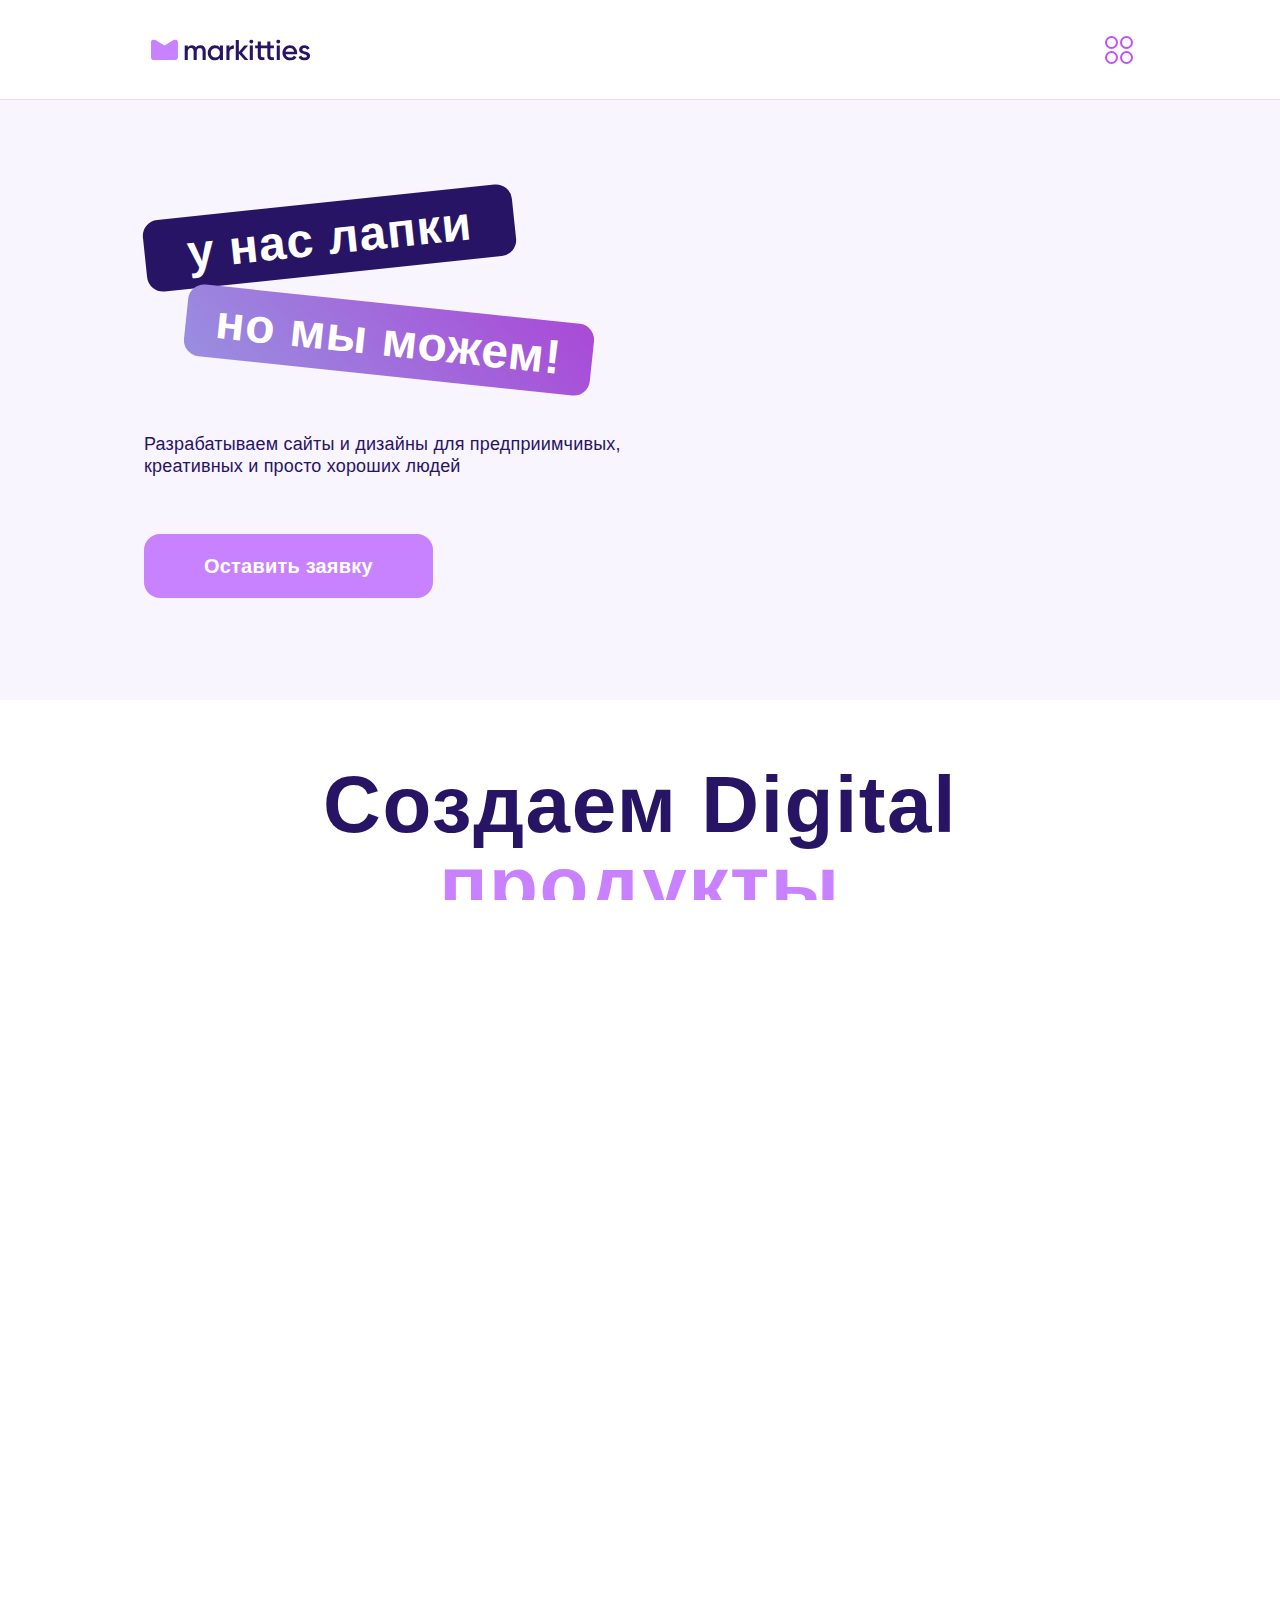
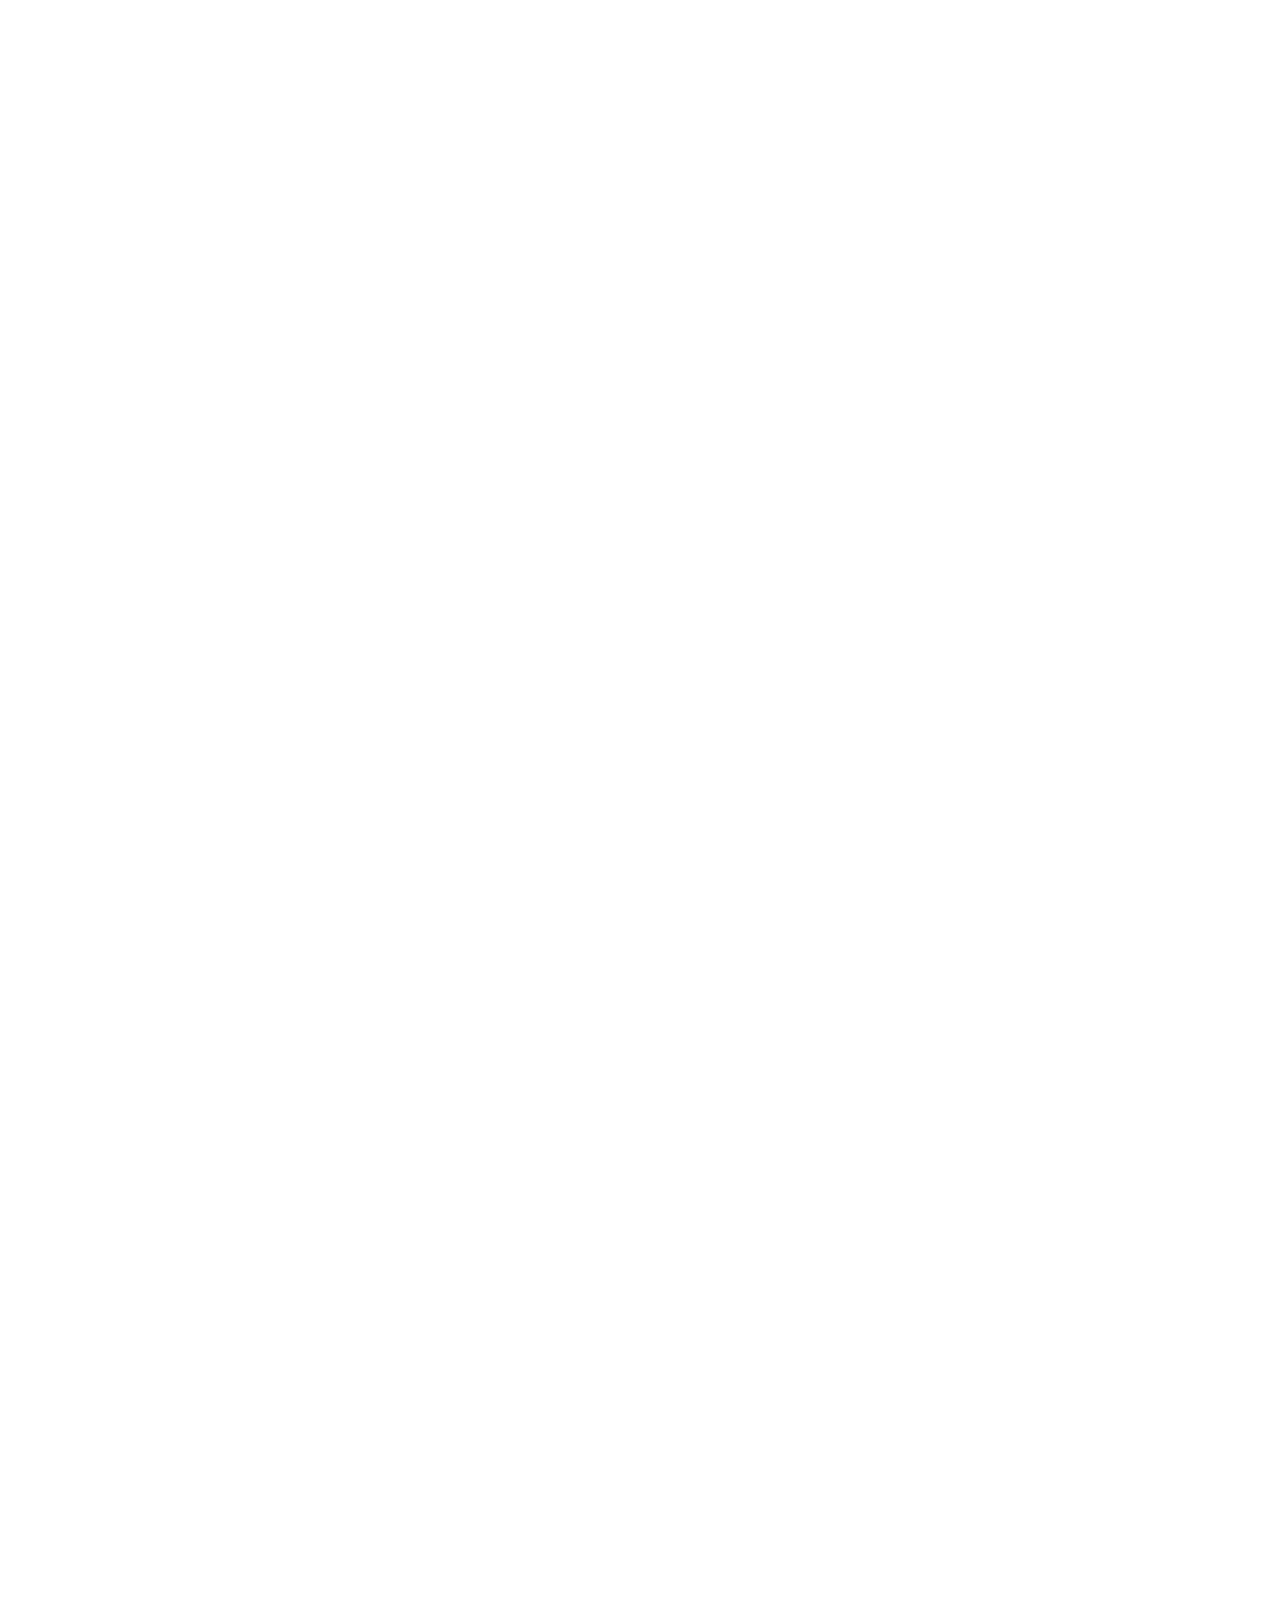
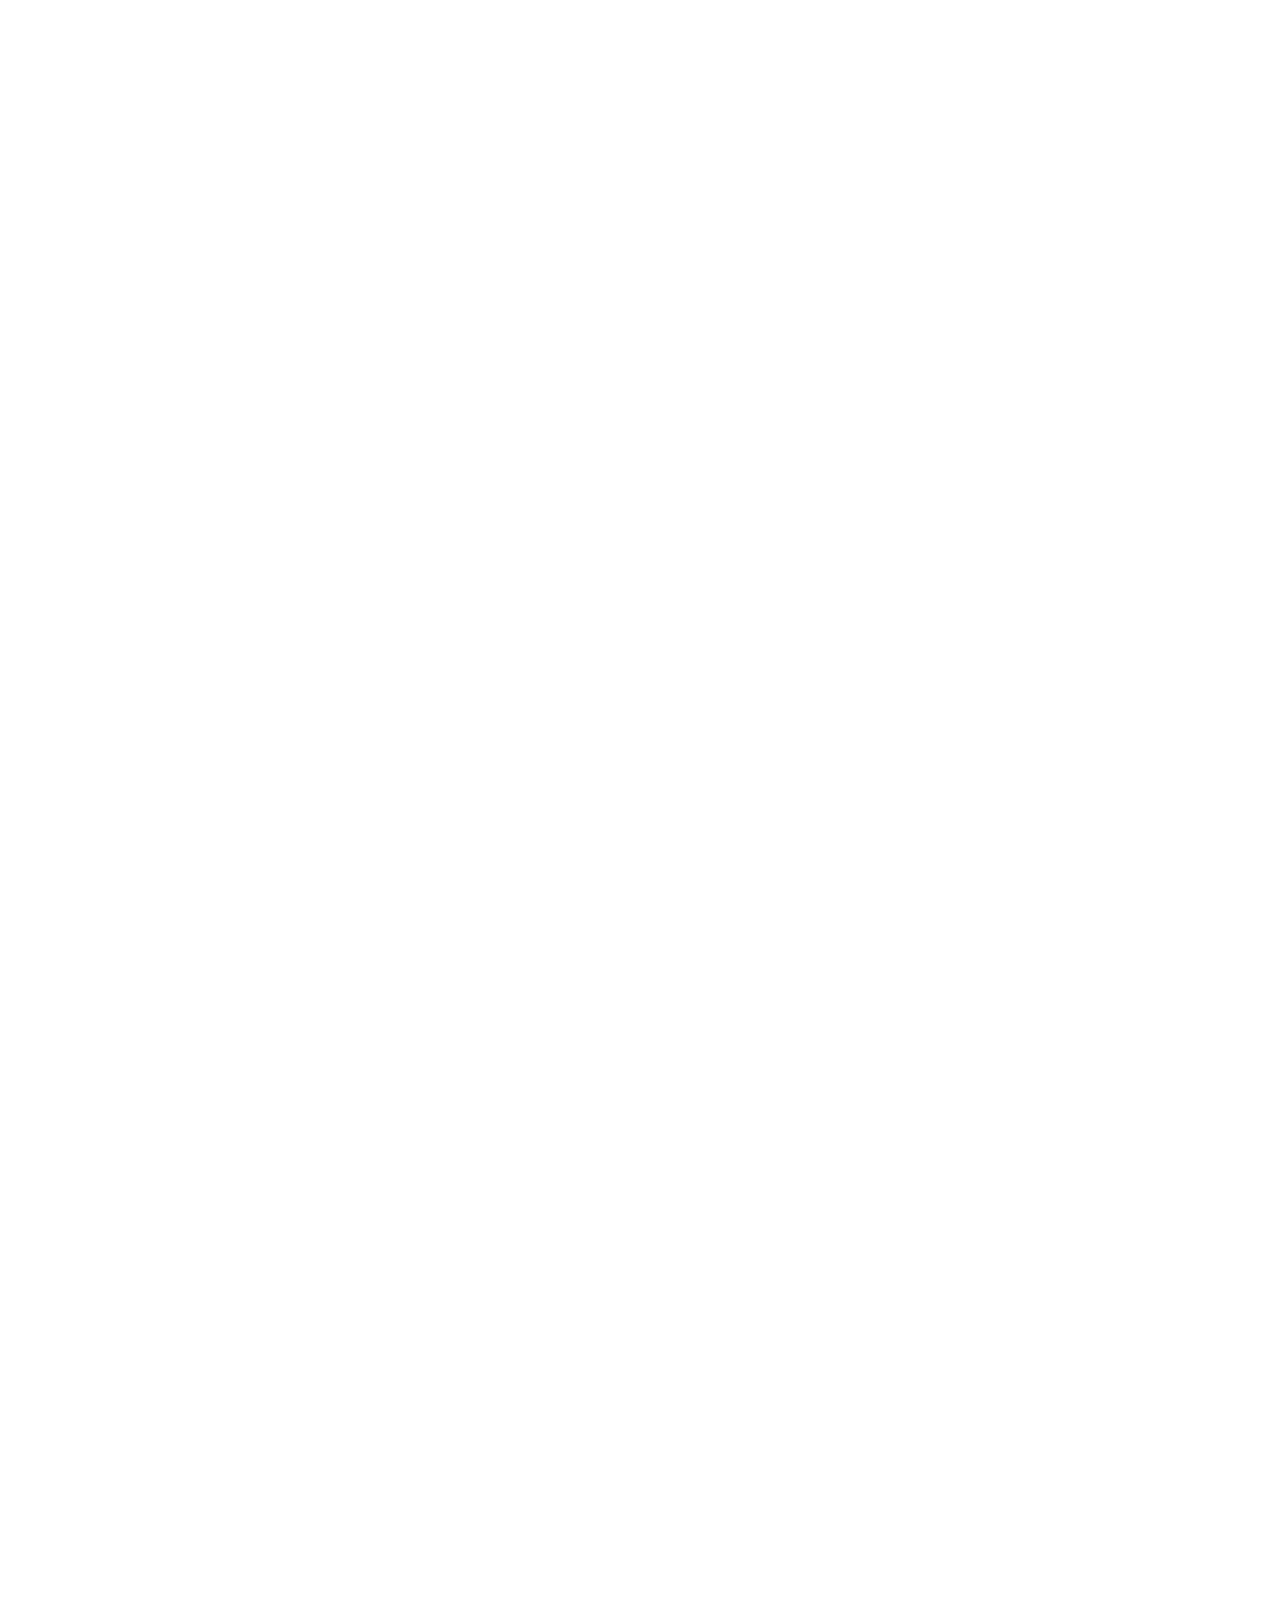
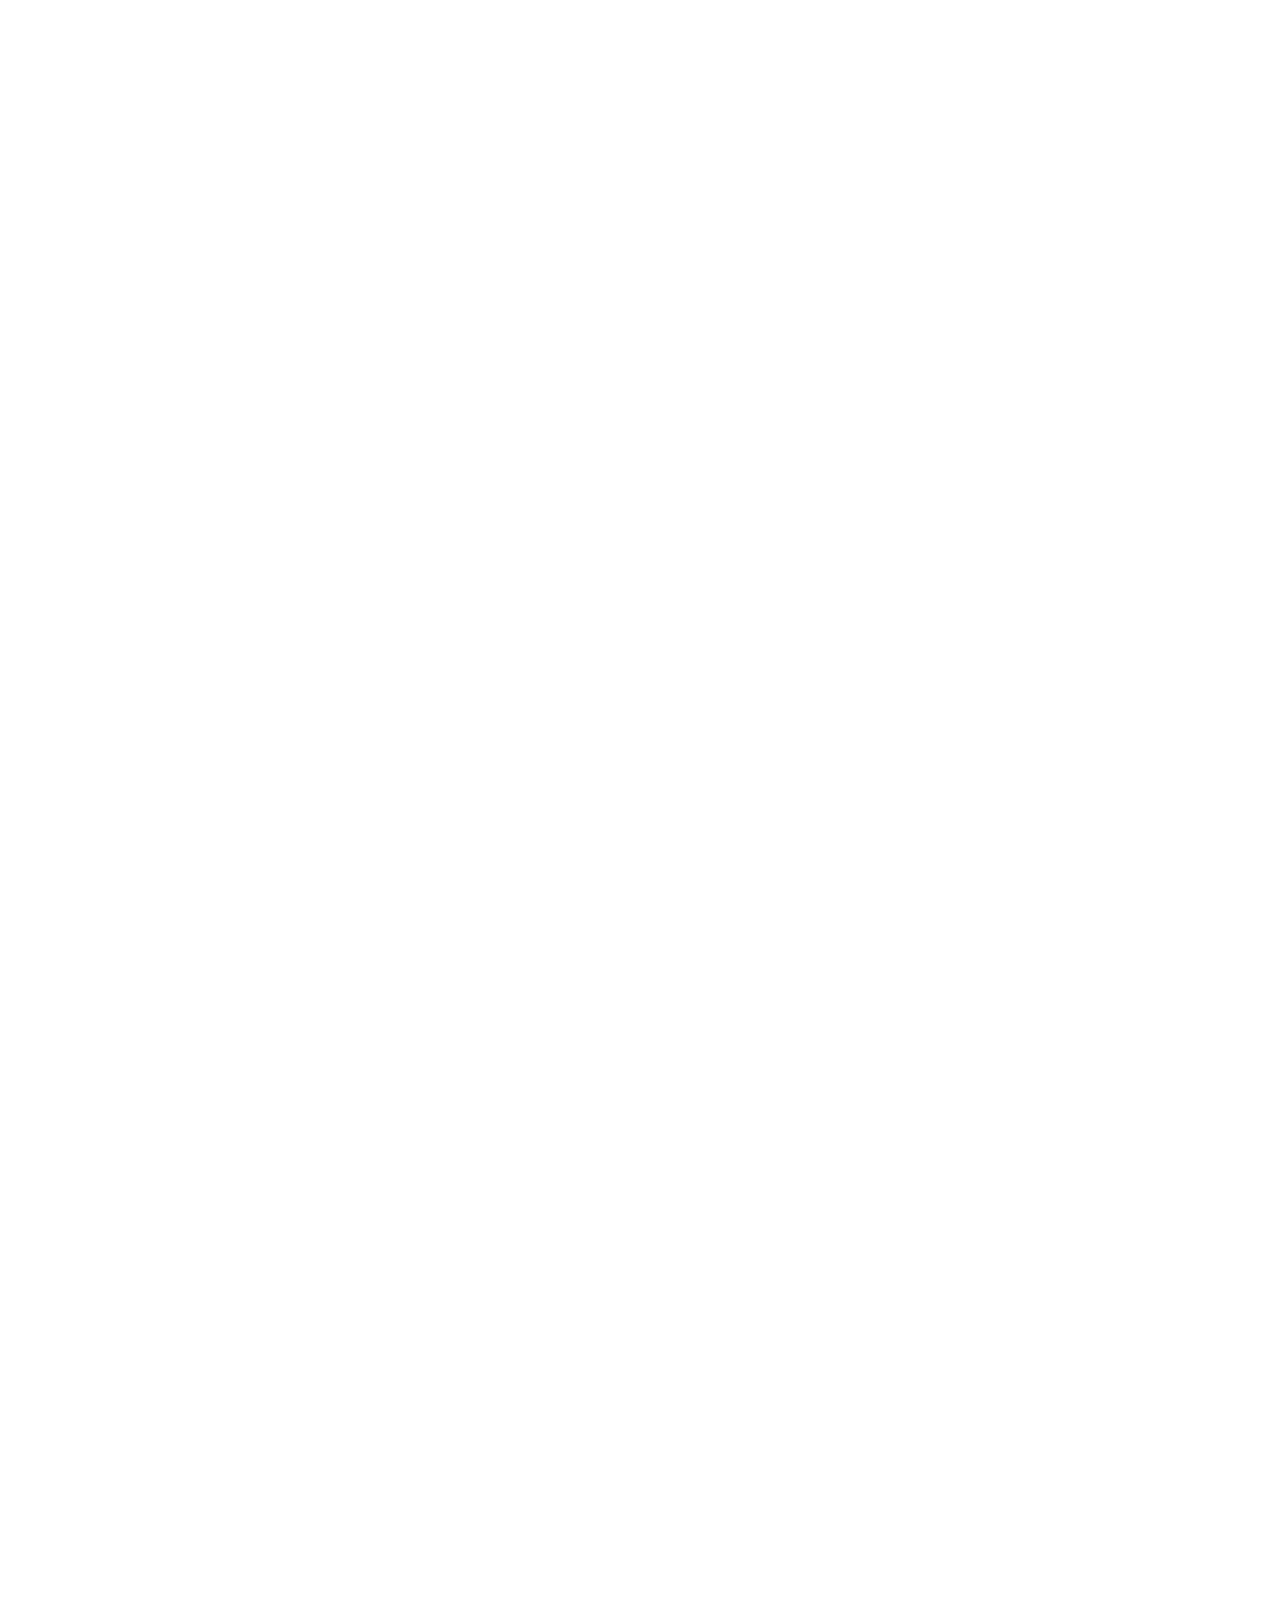
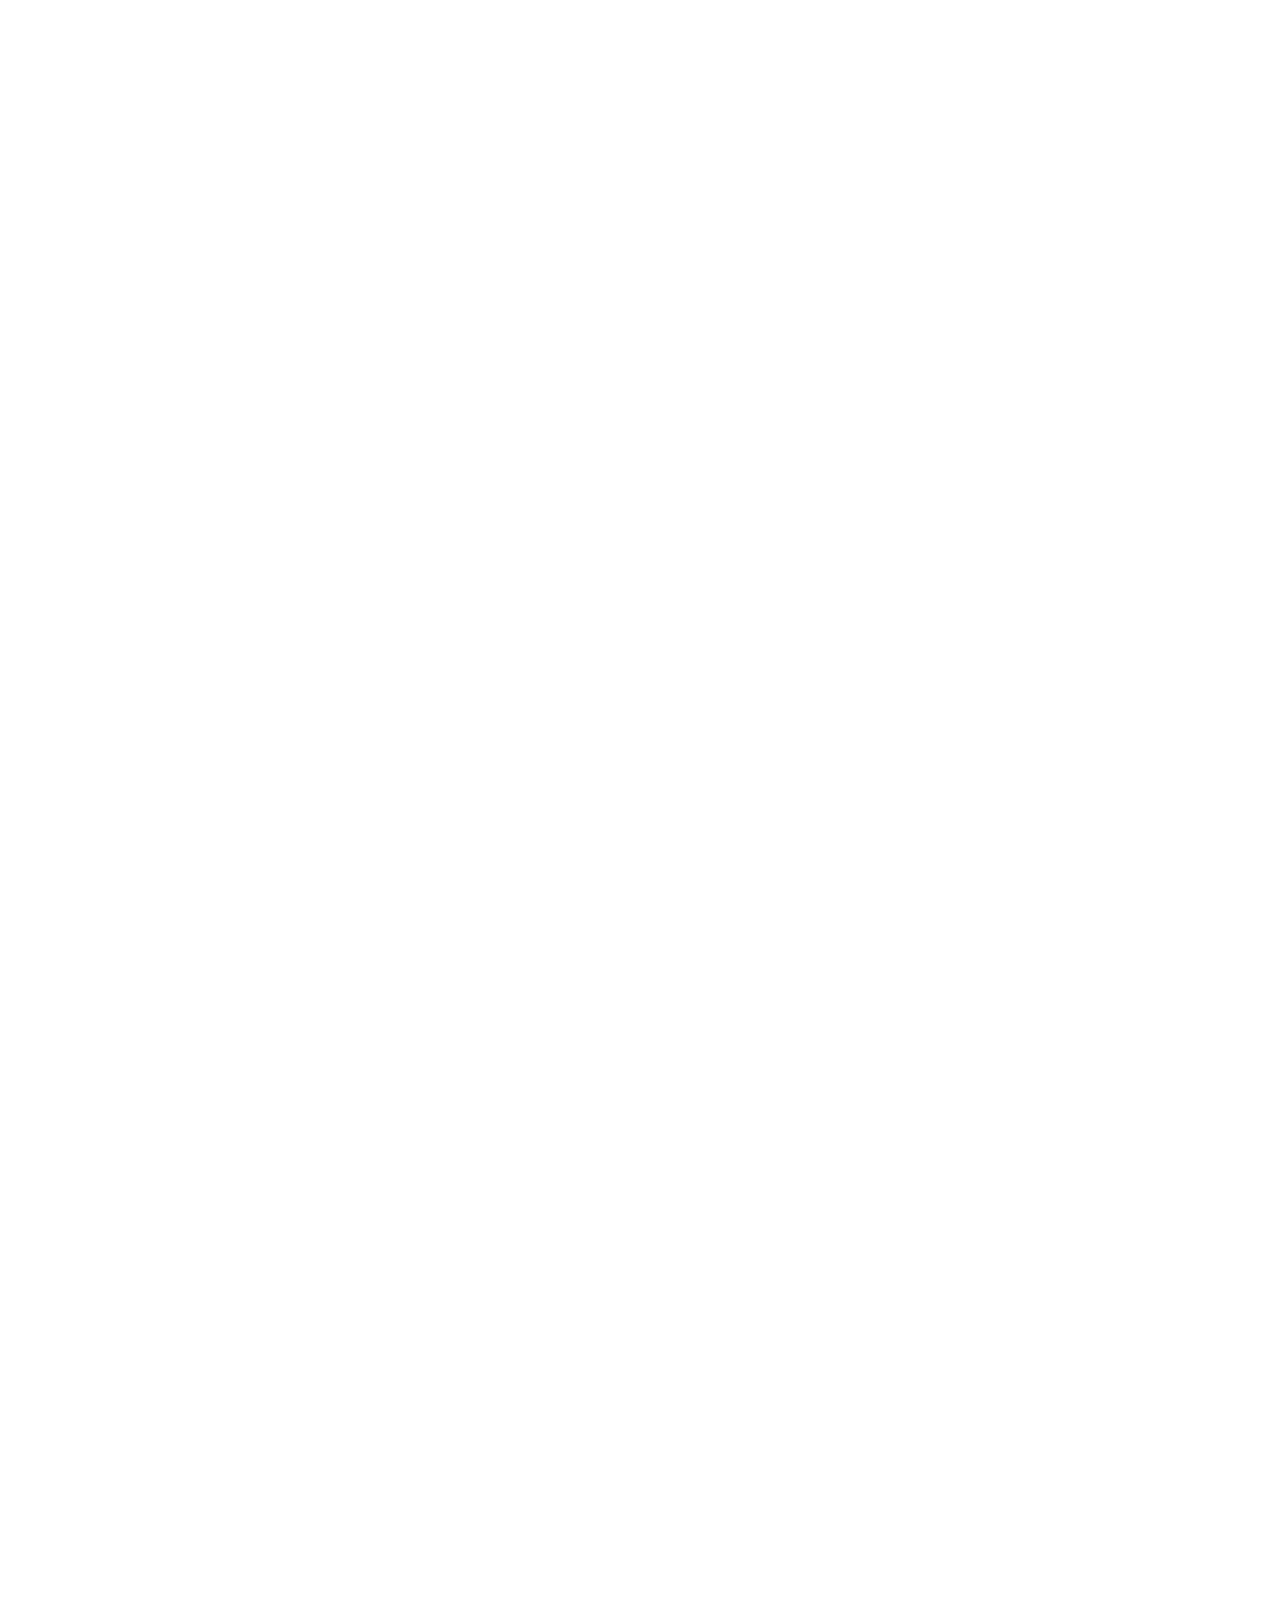
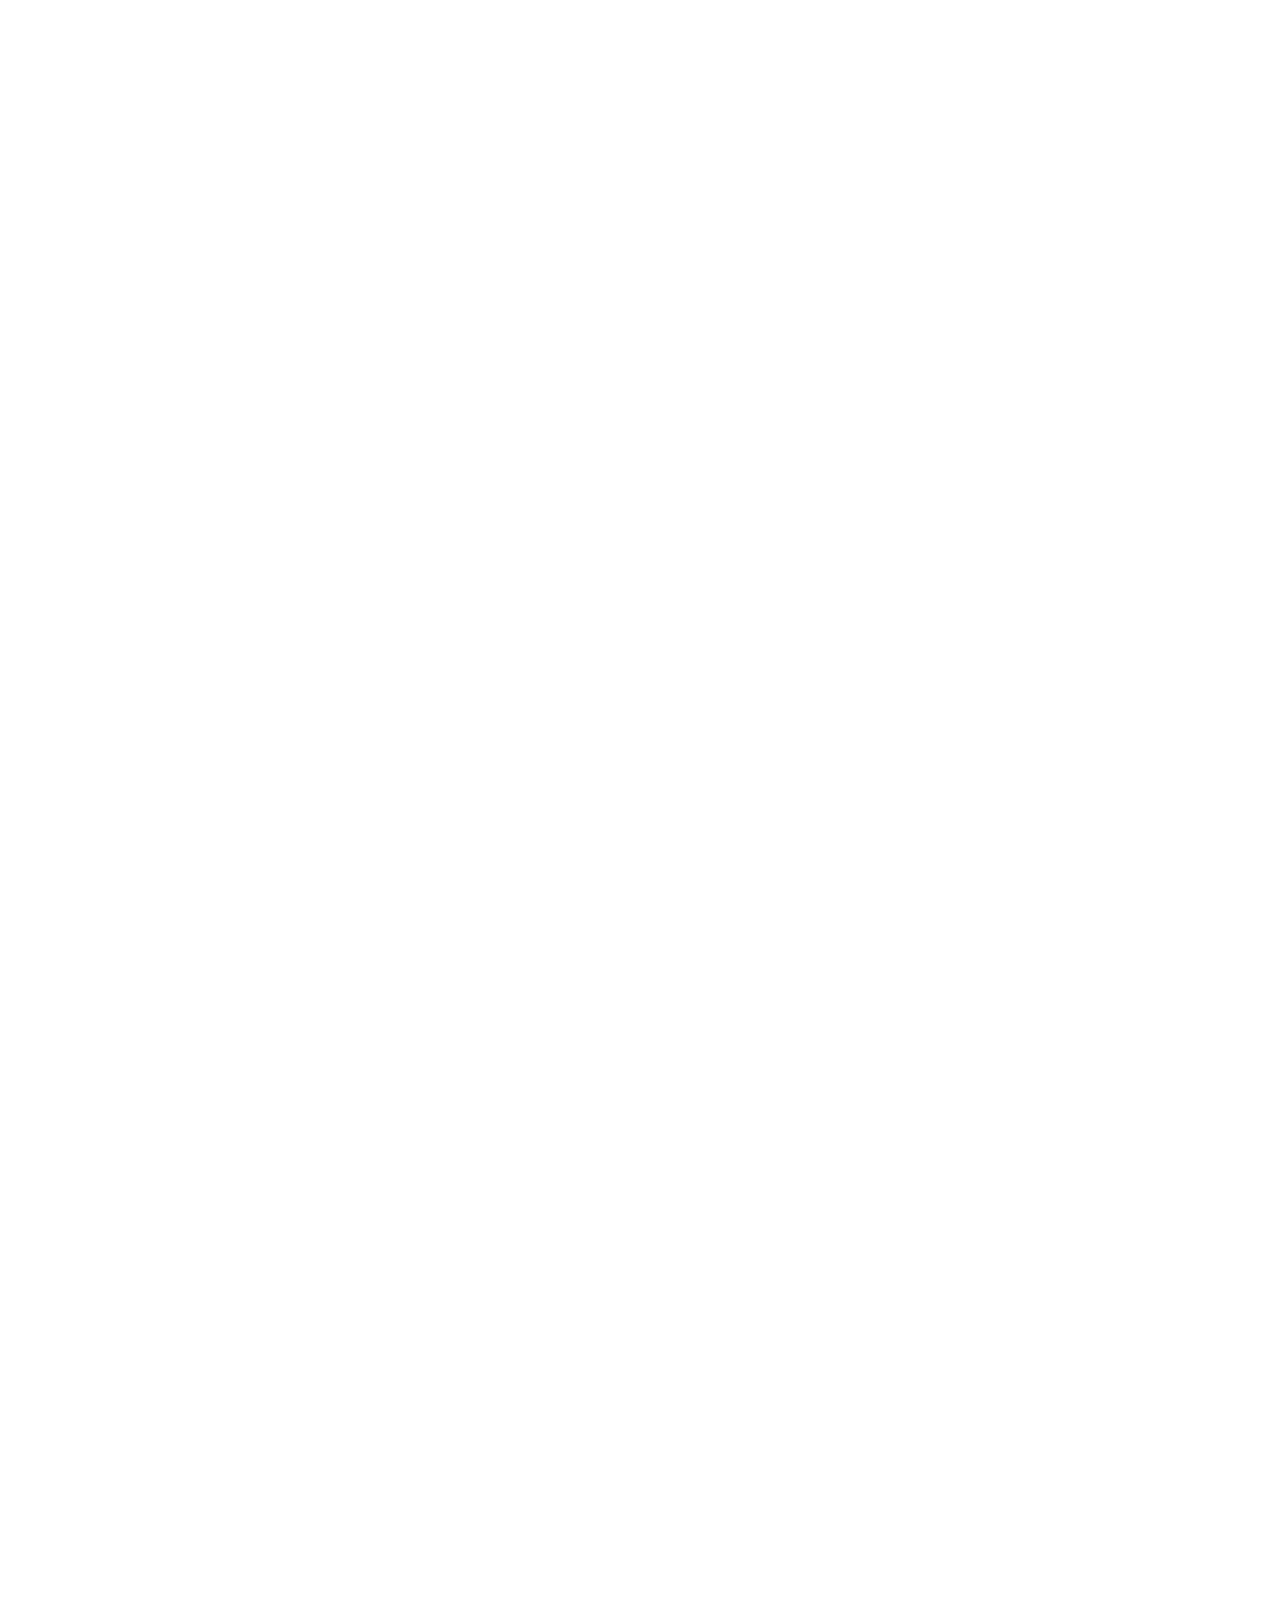
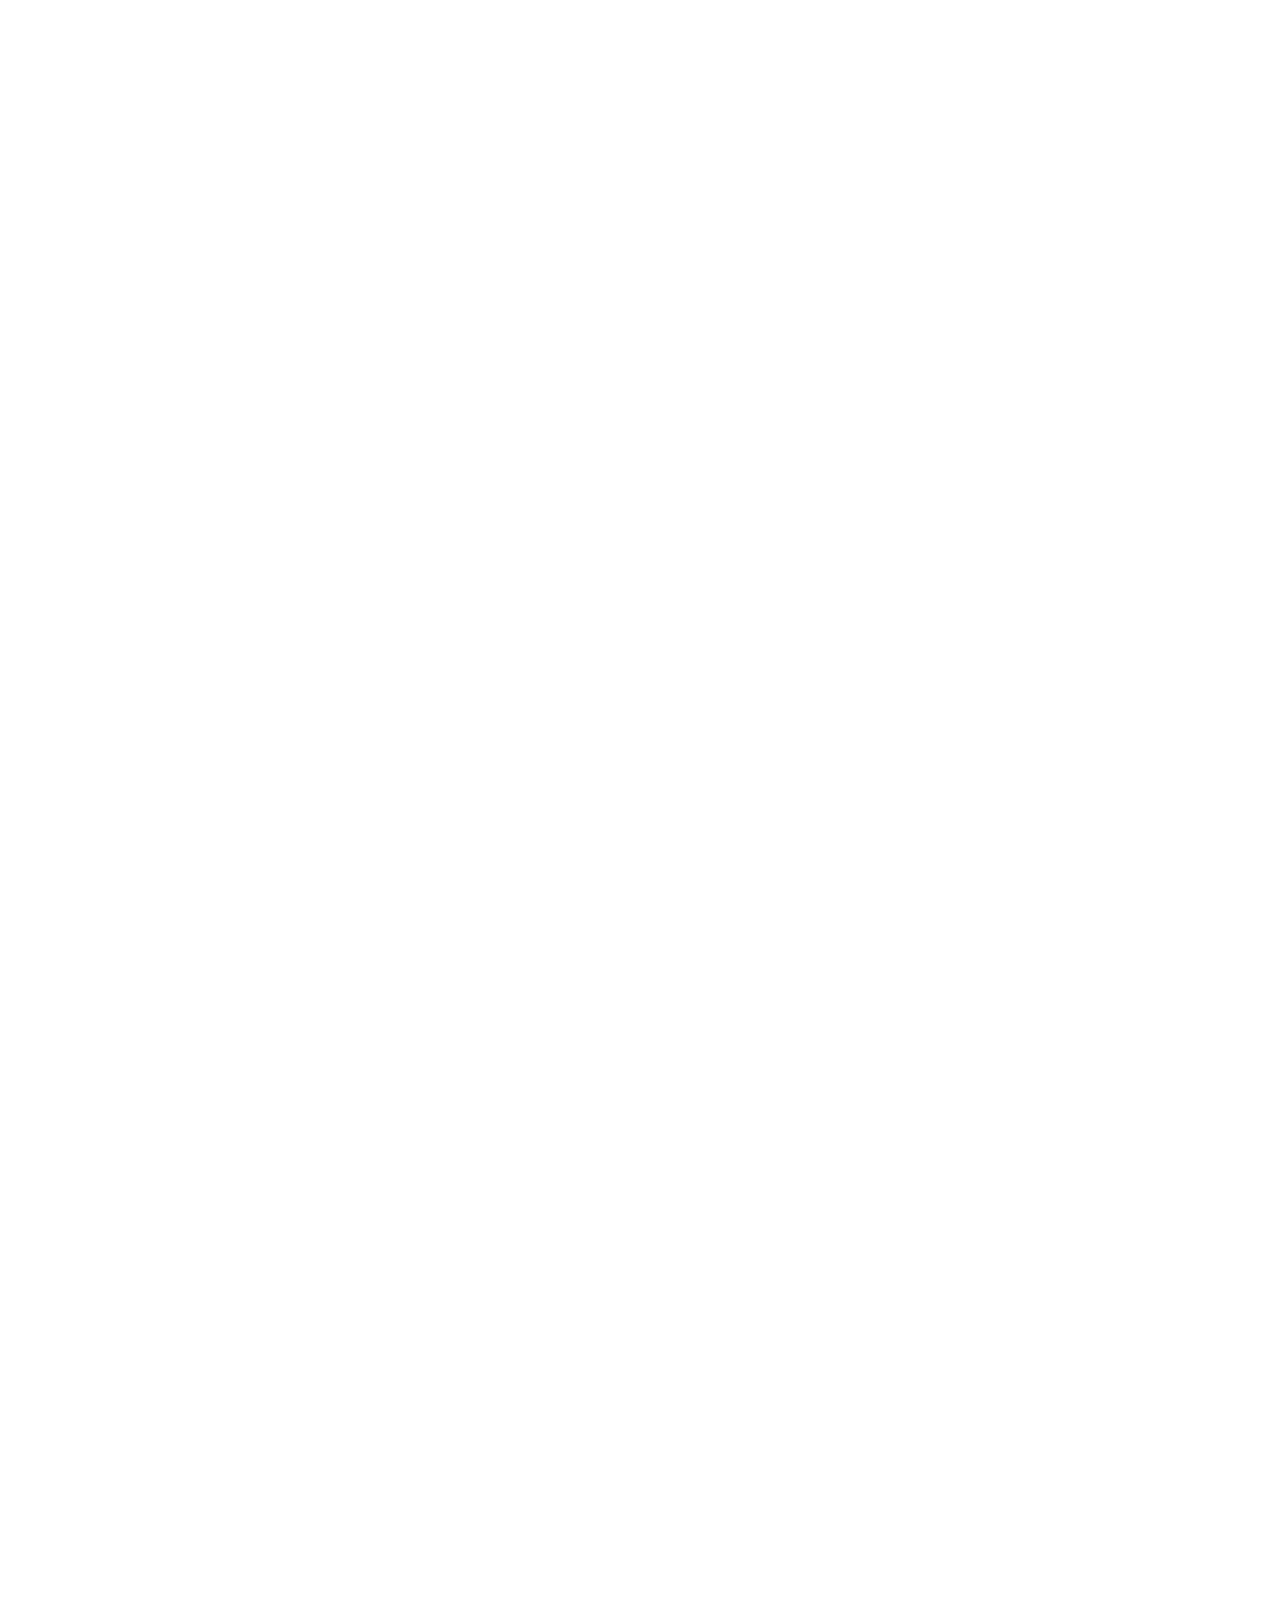
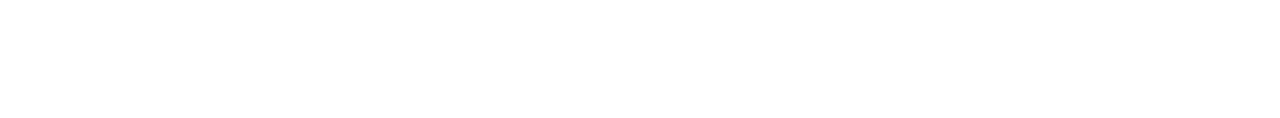
==== index.html @ d65bc333 "add" ====
<!DOCTYPE html>
<html lang="ru">

<head>

	<meta charset="utf-8">

	<title>Markitties - Разрабатываем сайты и дизайны для предприимчивых, креативных и просто хороших людей</title>
	<meta name="description" content="Разрабатываем сайты и дизайны для предприимчивых, креативных и просто хороших людей">

	<meta http-equiv="X-UA-Compatible" content="IE=edge">
	<meta name="viewport" content="width=device-width, initial-scale=1, maximum-scale=1">

	<meta property="og:image" content="path/to/image.jpg">
	<link rel="shortcut icon" href="img/favicon/favicon.ico" type="image/x-icon">
	<link rel="apple-touch-icon" href="img/favicon/apple-touch-icon.png">
	<link rel="apple-touch-icon" sizes="72x72" href="img/favicon/apple-touch-icon-72x72.png">
	<link rel="apple-touch-icon" sizes="114x114" href="img/favicon/apple-touch-icon-114x114.png">

	<!-- Chrome, Firefox OS and Opera -->
	<meta name="theme-color" content="#281464">
	<!-- Windows Phone -->
	<meta name="msapplication-navbutton-color" content="#281464">
	<!-- iOS Safari -->
	<meta name="apple-mobile-web-app-status-bar-style" content="#281464">

	<link rel="stylesheet" href="css/main.min.css">

	<style>
		.page--main .main--header{
			background-image: url(img/main_bg.png);
		}
		@media (max-width: 992px){
			.page--main .main--header{
				background-image: url(img/main_bgMob.png);
			}
		}
		@media (max-width: 480px){
			.page--main .main--header{
				background-image: url(img/main_bg1.png);
			}
		}
	</style>

</head>

<body class="page">

	<div class="main--wrapper">

		<header class="header">
			<div class="container">
				<div class="row">
					<div class="header--wrapper">
						<a href="#" class="header--logo logo">
							<img src="img/logo.svg" alt="#">
						</a>
						<nav class="menu">
							<ul class="list">
								<li><a href="index.html">Главная</a></li>
								<li><a href="/about/">О нас</a></li>
								<li>
									<a href="#">Услуги</a>
									<ul>
										<li><a href="/development/">Разработка сайтов</a></li>
										<li><a href="/branding/">Брендинг</a></li>
										<li><a href="/graphic-design/">Графический дизайн</a></li>
										<li><a href="/ux-ux-design/">UX/UI дизайн</a></li>
										<li><a href="/marketing-strategy/">Маркетинг-стратегия</a></li>
										<li><a href="/digital-advertising/">Digital-реклама</a></li>
										<li><a href="/smm/">SMM</a></li>
										<li><a href="/copywriting/">Копирайтинг</a></li>
										<li><a href="/seo/">SEO</a></li>
										<li><a href="/content/">Контент</a></li>
									</ul>
								</li>
								<li><a href="/cases/">Кейсы</a></li>
								<li><a href="/contacts/">Контакты</a></li>
							</ul>
						</nav>
						<ul class="header--language language">
							<li class="lang-item">
								<a href="#" class="active">Ru</a>
							</li>
							<li class="lang-item">
								<a href="#">Eng</a>
							</li>
						</ul>
						<button class="button--header button open--modalProject"><span>Обсудить проект</span></button>
						<div class="burger">
							<span></span>
							<span></span>
							<span></span>
							<span></span>
						</div>
					</div>
				</div>
			</div>
		</header>

		<main class="main page--main">
			<section class="main--header section">
				<div class="container">
					<div class="row">
						<div class="main--header__wrapper">
							<div class="main--header__text">
								<div class="main--header__title">
									<div class="h1">у нас лапки</div>
									<div class="h1">но мы можем!</div>
								</div>
								<div class="desc">Разрабатываем сайты и дизайны для предприимчивых, креативных и просто хороших людей</div>
								<button class="button button--primary_1 open--submitApplication">Оставить заявку</button>
							</div>
						</div>
					</div>
				</div>
			</section>
			<section class="main--services section">
				<div class="container">
					<div class="row">
						<h1 class="h1 last--color">Cоздаем Digital<br> <span class="color--accent">продукты</span></h1>
						<div class="main--services__wrapper splide">
							<div class="splide__track">
								<div class="splide__list">
									<div class="main--services__item splide__slide">
										<div class="h3">Разработка сайтов</div>
										<div class="desc">Интернет-магазины и корпоративные сайты для вашего бизнеса или стартапа с любым бюджетом и сроками</div>
										<a href="#" class="button button--white"><span>Подробнее</span></a>
									</div>
									<div class="main--services__item splide__slide">
										<div class="h3">Брендинг</div>
										<div class="desc">Погрузимся в продукт и найдём лучшую метафору. Упакуем ваш бренд с учётом аналитики продукта и целей бизнеса</div>
										<a href="#" class="button button--white"><span>Подробнее</span></a>
									</div>
									<div class="main--services__item splide__slide">
										<div class="h3">Графический дизайн</div>
										<div class="desc">Создадим смысловой и визуальный имидж, способный раскрыть вашу идентичность</div>
										<a href="#" class="button button--white"><span>Подробнее</span></a>
									</div>
									<div class="main--services__item splide__slide">
										<div class="h3">UX/UI дизайн</div>
										<div class="desc">Используем тренды с умом. Ориентируемся на ваши цели и личные предпочтения. Главное, сделать аккуратно и адаптивно</div>
										<a href="#" class="button button--white"><span>Подробнее</span></a>
									</div>
									<div class="main--services__item splide__slide">
										<div class="h3">Маркетинг-стратегия</div>
										<div class="desc">Определим конкурентные преимущества и на их основе запустим все нужные каналы продвижения. Зададим план развития на перспективу </div>
										<a href="#" class="button button--white"><span>Подробнее</span></a>
									</div>
									<div class="main--services__item splide__slide">
										<div class="h3">Digital-реклама</div>
										<div class="desc">Внедрим все инструменты для оптимизации рекламных кампаний для привлечения целевого трафика</div>
										<a href="#" class="button button--white"><span>Подробнее</span></a>
									</div>
									<div class="main--services__item splide__slide">
										<div class="h3">SMM</div>
										<div class="desc">Найдём вашу аудиторию в социальных сетях и подготовим нужные инструменты для привлечения потенциальных клиентов</div>
										<a href="#" class="button button--white"><span>Подробнее</span></a>
									</div>
									<div class="main--services__item splide__slide">
										<div class="h3">Копирайтинг</div>
										<div class="desc">Зададим правильные вопросы и найдем нужный контекст без воды и графамании</div>
										<a href="#" class="button button--white"><span>Подробнее</span></a>
									</div>
									<div class="main--services__item splide__slide">
										<div class="h3">SEO</div>
										<div class="desc">Найдем ваше место в поиске среди конкурентов, а также устраним все факторы, мешающие быть в топ 10</div>
										<a href="#" class="button button--white"><span>Подробнее</span></a>
									</div>
									<div class="main--services__item splide__slide">
										<div class="h3">Контент</div>
										<div class="desc">Раскроем ваш потенциал текстами, графикой и анимацией. Зададим сильный и уникальный визуал для вашего бизнеса</div>
										<a href="#" class="button button--white"><span>Подробнее</span></a>
									</div>
								</div>
							</div>
						</div>
					</div>
				</div>
			</section>
			<section class="main--about section">
				<div class="container">
					<div class="row">
						<div class="main--about__wrapper">
							<div class="main--about__left">
								<h2 class="h2">Немного <span class="color--accent">о нас</span></h2>
								<div class="main--about__text">
									<p>
										Мы чувствуем настроение и желание клиентов, и способны предугадывать их ожидания.  Разрабатываем крутые и функциональные сайты  для стартапов, молодых компаний, а также делаем ребрендинги для тех, кто уже давно на рынке.
									</p>
									<p>
										В каждом нашем проекте мы четко улавливаем "tone of voice" и стремимся к тому, чтобы все идеологические элементы клиента обретали  смысл и сознание. 
									</p>
									<strong>
										Ваша команда котиков Markitties — <br>
										взращиваем бренды, которые впечатляют.
									</strong>
								</div>
								<div class="button button--primary_2">
									<span>Подробнее</span>
									<svg width="24" height="24" viewBox="0 0 24 24" fill="none" xmlns="http://www.w3.org/2000/svg">
										<path d="M14.3306 19.5426C14.0225 19.2377 13.8745 18.8692 13.8869 18.4372C13.8992 18.0052 14.06 17.6368 14.3692 17.3318L18.7223 13.0247H1.54093C1.10434 13.0247 0.738111 12.8783 0.442252 12.5856C0.146394 12.2928 -0.00102195 11.931 5.33192e-06 11.5C5.33192e-06 11.068 0.147935 10.7056 0.443793 10.4129C0.739651 10.1202 1.10537 9.97432 1.54093 9.97534H18.7223L14.3306 5.63004C14.0225 5.32511 13.8684 4.96275 13.8684 4.54296C13.8684 4.12317 14.0225 3.76131 14.3306 3.4574C14.6388 3.15247 15.0051 3 15.4293 3C15.8536 3 16.2193 3.15247 16.5265 3.4574L23.5762 10.4327C23.7303 10.5852 23.8397 10.7504 23.9044 10.9283C23.9692 11.1061 24.001 11.2967 24 11.5C24 11.7033 23.9676 11.8939 23.9029 12.0717C23.8382 12.2496 23.7293 12.4148 23.5762 12.5673L16.4879 19.5807C16.2054 19.8602 15.8526 20 15.4293 20C15.0061 20 14.6399 19.8475 14.3306 19.5426Z"/>
									</svg>
								</div>
							</div>
							<div class="main--about__right">
								<img src="img/main_about.png" alt="#">
							</div>
						</div>
					</div>
				</div>
			</section>
			<section class="main--cases section">
				<div class="container">
					<div class="row">
						<div class="h2 text-center">Наши <span class="color--accent">кейсы</span></div>
						<ul id="cases__buttons" class="main--cases__buttons list">
							<li class="main--cases__button"><button class="h4">Сайты</button></li>
							<li class="main--cases__button"><button class="h4">Графический дизайн</button></li>
							<li class="main--cases__button"><button class="h4">UX/UI дизайн</button></li>
							<li class="main--cases__button"><button class="h4">Реклама</button></li>
							<li class="main--cases__button"><button class="h4">Маркетинг</button></li>
							<li class="main--cases__button"><button class="h4">SEO</button></li>
							<li class="main--cases__button"><button class="h4">Контент</button></li>
						</ul>
						<div class="main--cases__sliders">
							<div id="cases__list" class="main--cases__list splide">
								<div class="splide__track">
									<div class="splide__list">
										<div class="splide__slide main--cases__item">
											<div class="main--cases__item--left">
												<h3 class="h3">Разработка корпоративного сайта и фирменного стиля</h3>
												<a class="site--link" href="isafe-trud.ru" target="_blank">isafe-trud.ru</a>
												<div class="main--cases__item--tags">
													<span class="main--cases__item--tag">MODx</span>
													<span class="main--cases__item--tag">Consulting</span>
													<span class="main--cases__item--tag">Branding</span>
												</div>
												<a href="#" class="button button--primary_2">Подробнее</a>
											</div>
											<div class="main--cases__item--right">
												<picture>
													<source media="(min-width: 1281px)" srcset="img/cases/1.png">
													<source media="(min-width: 481px)" srcset="img/cases/1_tab.png">
													<source media="(min-width: 260px)" srcset="img/cases/1_mob.png">
													<img src="img/cases/1.png" alt="#">
												</picture>
											</div>
										</div>
										<div class="splide__slide main--cases__item">
											<div class="main--cases__item--left">
												<h3 class="h3">Сайт для поставщика товаров и посылок с Китая</h3>
												<a class="site--link" href="chinatrack.ru" target="_blank">chinatrack.ru</a>
												<div class="main--cases__item--tags">
													<span class="main--cases__item--tag">MODx</span>
													<span class="main--cases__item--tag">Logistic/Transportation</span>
												</div>
											</div>
											<div class="main--cases__item--right">
												<picture>
													<source media="(min-width: 1281px)" srcset="img/cases/2.png">
													<source media="(min-width: 481px)" srcset="img/cases/2_tab.png">
													<source media="(min-width: 260px)" srcset="img/cases/2_mob.png">
													<img src="img/cases/2.png" alt="#">
												</picture>
											</div>
										</div>
										<div class="splide__slide main--cases__item">
											<div class="main--cases__item--left">
												<h3 class="h3">Корпоративный сайт производителя кварцевой оптики</h3>
												<a class="site--link" href="quartz-prom.net" target="_blank">quartz-prom.net</a>
												<div class="main--cases__item--tags">
													<span class="main--cases__item--tag">WorsPress</span>
													<span class="main--cases__item--tag">E-Commerce</span>
												</div>
											</div>
											<div class="main--cases__item--right">
												<picture>
													<source media="(min-width: 1281px)" srcset="img/cases/3.png">
													<source media="(min-width: 481px)" srcset="img/cases/3_tab.png">
													<source media="(min-width: 260px)" srcset="img/cases/3_mob.png">
													<img src="img/cases/3.png" alt="#">
												</picture>
											</div>
										</div>
										<div class="splide__slide main--cases__item">
											<div class="main--cases__item--left">
												<h3 class="h3">Сайт и фирменный стиль для перевозчика грузовых контейнеров</h3>
												<a class="site--link" href="tranceline.ru" target="_blank">tranceline.ru</a>
												<div class="main--cases__item--tags">
													<span class="main--cases__item--tag">MODx</span>
													<span class="main--cases__item--tag">Transportation</span>
													<span class="main--cases__item--tag">Branding</span>
												</div>
											</div>
											<div class="main--cases__item--right">
												<picture>
													<source media="(min-width: 1281px)" srcset="img/cases/4.png">
													<source media="(min-width: 481px)" srcset="img/cases/4_tab.png">
													<source media="(min-width: 260px)" srcset="img/cases/4_mob.png">
													<img src="img/cases/4.png" alt="#">
												</picture>
											</div>
										</div>
										<div class="splide__slide main--cases__item">
											<div class="main--cases__item--left">
												<h3 class="h3">Разработка интернет-магазина деталей для обработки металла</h3>
												<a class="site--link" href="vserezaki.ru" target="_blank">vserezaki.ru</a>
												<div class="main--cases__item--tags">
													<span class="main--cases__item--tag">OpenCart 3.0</span>
													<span class="main--cases__item--tag">E-Commerce</span>
												</div>
											</div>
											<div class="main--cases__item--right">
												<picture>
													<source media="(min-width: 1281px)" srcset="img/cases/5.png">
													<source media="(min-width: 481px)" srcset="img/cases/5_tab.png">
													<source media="(min-width: 260px)" srcset="img/cases/5_mob.png">
													<img src="img/cases/5.png" alt="#">
												</picture>
											</div>
										</div>
										<div class="splide__slide main--cases__item">
											<div class="main--cases__item--left">
												<h3 class="h3">Разработка корпоративного сайта и фирменного стиля</h3>
												<a class="site--link" href="isafe-trud.ru" target="_blank">isafe-trud.ru</a>
												<div class="main--cases__item--tags">
													<span class="main--cases__item--tag">MODx</span>
													<span class="main--cases__item--tag">Consulting</span>
													<span class="main--cases__item--tag">Branding</span>
												</div>
												<a href="#" class="button button--primary_2">Подробнее</a>
											</div>
											<div class="main--cases__item--right">
												<picture>
													<source media="(min-width: 1281px)" srcset="img/cases/1.png">
													<source media="(min-width: 481px)" srcset="img/cases/1_tab.png">
													<source media="(min-width: 260px)" srcset="img/cases/1_mob.png">
													<img src="img/cases/1.png" alt="#">
												</picture>
											</div>
										</div>
										<div class="splide__slide main--cases__item">
											<div class="main--cases__item--left">
												<h3 class="h3">Сайт для поставщика товаров и посылок с Китая</h3>
												<a class="site--link" href="chinatrack.ru" target="_blank">chinatrack.ru</a>
												<div class="main--cases__item--tags">
													<span class="main--cases__item--tag">MODx</span>
													<span class="main--cases__item--tag">Logistic/Transportation</span>
												</div>
											</div>
											<div class="main--cases__item--right">
												<picture>
													<source media="(min-width: 1281px)" srcset="img/cases/2.png">
													<source media="(min-width: 481px)" srcset="img/cases/2_tab.png">
													<source media="(min-width: 260px)" srcset="img/cases/2_mob.png">
													<img src="img/cases/2.png" alt="#">
												</picture>
											</div>
										</div>
										<div class="splide__slide main--cases__item">
											<div class="main--cases__item--left">
												<h3 class="h3">Корпоративный сайт производителя кварцевой оптики</h3>
												<a class="site--link" href="quartz-prom.net" target="_blank">quartz-prom.net</a>
												<div class="main--cases__item--tags">
													<span class="main--cases__item--tag">WorsPress</span>
													<span class="main--cases__item--tag">E-Commerce</span>
												</div>
											</div>
											<div class="main--cases__item--right">
												<picture>
													<source media="(min-width: 1281px)" srcset="img/cases/3.png">
													<source media="(min-width: 481px)" srcset="img/cases/3_tab.png">
													<source media="(min-width: 260px)" srcset="img/cases/3_mob.png">
													<img src="img/cases/3.png" alt="#">
												</picture>
											</div>
										</div>
										<div class="splide__slide main--cases__item">
											<div class="main--cases__item--left">
												<h3 class="h3">Сайт и фирменный стиль для перевозчика грузовых контейнеров</h3>
												<a class="site--link" href="tranceline.ru" target="_blank">tranceline.ru</a>
												<div class="main--cases__item--tags">
													<span class="main--cases__item--tag">MODx</span>
													<span class="main--cases__item--tag">Transportation</span>
													<span class="main--cases__item--tag">Branding</span>
												</div>
											</div>
											<div class="main--cases__item--right">
												<picture>
													<source media="(min-width: 1281px)" srcset="img/cases/4.png">
													<source media="(min-width: 481px)" srcset="img/cases/4_tab.png">
													<source media="(min-width: 260px)" srcset="img/cases/4_mob.png">
													<img src="img/cases/4.png" alt="#">
												</picture>
											</div>
										</div>
										<div class="splide__slide main--cases__item">
											<div class="main--cases__item--left">
												<h3 class="h3">Разработка интернет-магазина деталей для обработки металла</h3>
												<a class="site--link" href="vserezaki.ru" target="_blank">vserezaki.ru</a>
												<div class="main--cases__item--tags">
													<span class="main--cases__item--tag">OpenCart 3.0</span>
													<span class="main--cases__item--tag">E-Commerce</span>
												</div>
											</div>
											<div class="main--cases__item--right">
												<picture>
													<source media="(min-width: 1281px)" srcset="img/cases/5.png">
													<source media="(min-width: 481px)" srcset="img/cases/5_tab.png">
													<source media="(min-width: 260px)" srcset="img/cases/5_mob.png">
													<img src="img/cases/5.png" alt="#">
												</picture>
											</div>
										</div>
										<div class="splide__slide main--cases__item">
											<div class="main--cases__item--left">
												<h3 class="h3">Сайт для поставщика товаров и посылок с Китая</h3>
												<a class="site--link" href="chinatrack.ru" target="_blank">chinatrack.ru</a>
												<div class="main--cases__item--tags">
													<span class="main--cases__item--tag">MODx</span>
													<span class="main--cases__item--tag">Logistic/Transportation</span>
												</div>
											</div>
											<div class="main--cases__item--right">
												<picture>
													<source media="(min-width: 1281px)" srcset="img/cases/2.png">
													<source media="(min-width: 481px)" srcset="img/cases/2_tab.png">
													<source media="(min-width: 260px)" srcset="img/cases/2_mob.png">
													<img src="img/cases/2.png" alt="#">
												</picture>
											</div>
										</div>
										<div class="splide__slide main--cases__item">
											<div class="main--cases__item--left">
												<h3 class="h3">Корпоративный сайт производителя кварцевой оптики</h3>
												<a class="site--link" href="quartz-prom.net" target="_blank">quartz-prom.net</a>
												<div class="main--cases__item--tags">
													<span class="main--cases__item--tag">WorsPress</span>
													<span class="main--cases__item--tag">E-Commerce</span>
												</div>
											</div>
											<div class="main--cases__item--right">
												<picture>
													<source media="(min-width: 1281px)" srcset="img/cases/3.png">
													<source media="(min-width: 481px)" srcset="img/cases/3_tab.png">
													<source media="(min-width: 260px)" srcset="img/cases/3_mob.png">
													<img src="img/cases/3.png" alt="#">
												</picture>
											</div>
										</div>
										<div class="splide__slide main--cases__item">
											<div class="main--cases__item--left">
												<h3 class="h3">Сайт и фирменный стиль для перевозчика грузовых контейнеров</h3>
												<a class="site--link" href="tranceline.ru" target="_blank">tranceline.ru</a>
												<div class="main--cases__item--tags">
													<span class="main--cases__item--tag">MODx</span>
													<span class="main--cases__item--tag">Transportation</span>
													<span class="main--cases__item--tag">Branding</span>
												</div>
											</div>
											<div class="main--cases__item--right">
												<picture>
													<source media="(min-width: 1281px)" srcset="img/cases/4.png">
													<source media="(min-width: 481px)" srcset="img/cases/4_tab.png">
													<source media="(min-width: 260px)" srcset="img/cases/4_mob.png">
													<img src="img/cases/4.png" alt="#">
												</picture>
											</div>
										</div>
										<div class="splide__slide main--cases__item">
											<div class="main--cases__item--left">
												<h3 class="h3">Разработка интернет-магазина деталей для обработки металла</h3>
												<a class="site--link" href="vserezaki.ru" target="_blank">vserezaki.ru</a>
												<div class="main--cases__item--tags">
													<span class="main--cases__item--tag">OpenCart 3.0</span>
													<span class="main--cases__item--tag">E-Commerce</span>
												</div>
											</div>
											<div class="main--cases__item--right">
												<picture>
													<source media="(min-width: 1281px)" srcset="img/cases/5.png">
													<source media="(min-width: 481px)" srcset="img/cases/5_tab.png">
													<source media="(min-width: 260px)" srcset="img/cases/5_mob.png">
													<img src="img/cases/5.png" alt="#">
												</picture>
											</div>
										</div>
										<div class="splide__slide main--cases__item">
											<div class="main--cases__item--left">
												<h3 class="h3">Разработка корпоративного сайта и фирменного стиля</h3>
												<a class="site--link" href="isafe-trud.ru" target="_blank">isafe-trud.ru</a>
												<div class="main--cases__item--tags">
													<span class="main--cases__item--tag">MODx</span>
													<span class="main--cases__item--tag">Consulting</span>
													<span class="main--cases__item--tag">Branding</span>
												</div>
												<a href="#" class="button button--primary_2">Подробнее</a>
											</div>
											<div class="main--cases__item--right">
												<picture>
													<source media="(min-width: 1281px)" srcset="img/cases/1.png">
													<source media="(min-width: 481px)" srcset="img/cases/1_tab.png">
													<source media="(min-width: 260px)" srcset="img/cases/1_mob.png">
													<img src="img/cases/1.png" alt="#">
												</picture>
											</div>
										</div>
										<div class="splide__slide main--cases__item">
											<div class="main--cases__item--left">
												<h3 class="h3">Разработка корпоративного сайта и фирменного стиля</h3>
												<a class="site--link" href="isafe-trud.ru" target="_blank">isafe-trud.ru</a>
												<div class="main--cases__item--tags">
													<span class="main--cases__item--tag">MODx</span>
													<span class="main--cases__item--tag">Consulting</span>
													<span class="main--cases__item--tag">Branding</span>
												</div>
												<a href="#" class="button button--primary_2">Подробнее</a>
											</div>
											<div class="main--cases__item--right">
												<picture>
													<source media="(min-width: 1281px)" srcset="img/cases/1.png">
													<source media="(min-width: 481px)" srcset="img/cases/1_tab.png">
													<source media="(min-width: 260px)" srcset="img/cases/1_mob.png">
													<img src="img/cases/1.png" alt="#">
												</picture>
											</div>
										</div>
										<div class="splide__slide main--cases__item">
											<div class="main--cases__item--left">
												<h3 class="h3">Сайт для поставщика товаров и посылок с Китая</h3>
												<a class="site--link" href="chinatrack.ru" target="_blank">chinatrack.ru</a>
												<div class="main--cases__item--tags">
													<span class="main--cases__item--tag">MODx</span>
													<span class="main--cases__item--tag">Logistic/Transportation</span>
												</div>
											</div>
											<div class="main--cases__item--right">
												<picture>
													<source media="(min-width: 1281px)" srcset="img/cases/2.png">
													<source media="(min-width: 481px)" srcset="img/cases/2_tab.png">
													<source media="(min-width: 260px)" srcset="img/cases/2_mob.png">
													<img src="img/cases/2.png" alt="#">
												</picture>
											</div>
										</div>
										<div class="splide__slide main--cases__item">
											<div class="main--cases__item--left">
												<h3 class="h3">Корпоративный сайт производителя кварцевой оптики</h3>
												<a class="site--link" href="quartz-prom.net" target="_blank">quartz-prom.net</a>
												<div class="main--cases__item--tags">
													<span class="main--cases__item--tag">WorsPress</span>
													<span class="main--cases__item--tag">E-Commerce</span>
												</div>
											</div>
											<div class="main--cases__item--right">
												<picture>
													<source media="(min-width: 1281px)" srcset="img/cases/3.png">
													<source media="(min-width: 481px)" srcset="img/cases/3_tab.png">
													<source media="(min-width: 260px)" srcset="img/cases/3_mob.png">
													<img src="img/cases/3.png" alt="#">
												</picture>
											</div>
										</div>
										<div class="splide__slide main--cases__item">
											<div class="main--cases__item--left">
												<h3 class="h3">Сайт и фирменный стиль для перевозчика грузовых контейнеров</h3>
												<a class="site--link" href="tranceline.ru" target="_blank">tranceline.ru</a>
												<div class="main--cases__item--tags">
													<span class="main--cases__item--tag">MODx</span>
													<span class="main--cases__item--tag">Transportation</span>
													<span class="main--cases__item--tag">Branding</span>
												</div>
											</div>
											<div class="main--cases__item--right">
												<picture>
													<source media="(min-width: 1281px)" srcset="img/cases/4.png">
													<source media="(min-width: 481px)" srcset="img/cases/4_tab.png">
													<source media="(min-width: 260px)" srcset="img/cases/4_mob.png">
													<img src="img/cases/4.png" alt="#">
												</picture>
											</div>
										</div>
										<div class="splide__slide main--cases__item">
											<div class="main--cases__item--left">
												<h3 class="h3">Разработка интернет-магазина деталей для обработки металла</h3>
												<a class="site--link" href="vserezaki.ru" target="_blank">vserezaki.ru</a>
												<div class="main--cases__item--tags">
													<span class="main--cases__item--tag">OpenCart 3.0</span>
													<span class="main--cases__item--tag">E-Commerce</span>
												</div>
											</div>
											<div class="main--cases__item--right">
												<picture>
													<source media="(min-width: 1281px)" srcset="img/cases/5.png">
													<source media="(min-width: 481px)" srcset="img/cases/5_tab.png">
													<source media="(min-width: 260px)" srcset="img/cases/5_mob.png">
													<img src="img/cases/5.png" alt="#">
												</picture>
											</div>
										</div>
									</div>
								</div>
							</div>
							<div id="cases__list" class="main--cases__list splide">
								<div class="splide__track">
									<div class="splide__list">
										<div class="splide__slide main--cases__item">
											<div class="main--cases__item--left">
												<h3 class="h3">Разработка интернет-магазина деталей для обработки металла</h3>
												<a class="site--link" href="vserezaki.ru" target="_blank">vserezaki.ru</a>
												<div class="main--cases__item--tags">
													<span class="main--cases__item--tag">OpenCart 3.0</span>
													<span class="main--cases__item--tag">E-Commerce</span>
												</div>
											</div>
											<div class="main--cases__item--right">
												<picture>
													<source media="(min-width: 1281px)" srcset="img/cases/5.png">
													<source media="(min-width: 481px)" srcset="img/cases/5_tab.png">
													<source media="(min-width: 260px)" srcset="img/cases/5_mob.png">
													<img src="img/cases/5.png" alt="#">
												</picture>
											</div>
										</div>
										<div class="splide__slide main--cases__item">
											<div class="main--cases__item--left">
												<h3 class="h3">Разработка корпоративного сайта и фирменного стиля</h3>
												<a class="site--link" href="isafe-trud.ru" target="_blank">isafe-trud.ru</a>
												<div class="main--cases__item--tags">
													<span class="main--cases__item--tag">MODx</span>
													<span class="main--cases__item--tag">Consulting</span>
													<span class="main--cases__item--tag">Branding</span>
												</div>
												<a href="#" class="button button--primary_2">Подробнее</a>
											</div>
											<div class="main--cases__item--right">
												<picture>
													<source media="(min-width: 1281px)" srcset="img/cases/1.png">
													<source media="(min-width: 481px)" srcset="img/cases/1_tab.png">
													<source media="(min-width: 260px)" srcset="img/cases/1_mob.png">
													<img src="img/cases/1.png" alt="#">
												</picture>
											</div>
										</div>
										<div class="splide__slide main--cases__item">
											<div class="main--cases__item--left">
												<h3 class="h3">Сайт для поставщика товаров и посылок с Китая</h3>
												<a class="site--link" href="chinatrack.ru" target="_blank">chinatrack.ru</a>
												<div class="main--cases__item--tags">
													<span class="main--cases__item--tag">MODx</span>
													<span class="main--cases__item--tag">Logistic/Transportation</span>
												</div>
											</div>
											<div class="main--cases__item--right">
												<picture>
													<source media="(min-width: 1281px)" srcset="img/cases/2.png">
													<source media="(min-width: 481px)" srcset="img/cases/2_tab.png">
													<source media="(min-width: 260px)" srcset="img/cases/2_mob.png">
													<img src="img/cases/2.png" alt="#">
												</picture>
											</div>
										</div>
										<div class="splide__slide main--cases__item">
											<div class="main--cases__item--left">
												<h3 class="h3">Корпоративный сайт производителя кварцевой оптики</h3>
												<a class="site--link" href="quartz-prom.net" target="_blank">quartz-prom.net</a>
												<div class="main--cases__item--tags">
													<span class="main--cases__item--tag">WorsPress</span>
													<span class="main--cases__item--tag">E-Commerce</span>
												</div>
											</div>
											<div class="main--cases__item--right">
												<picture>
													<source media="(min-width: 1281px)" srcset="img/cases/3.png">
													<source media="(min-width: 481px)" srcset="img/cases/3_tab.png">
													<source media="(min-width: 260px)" srcset="img/cases/3_mob.png">
													<img src="img/cases/3.png" alt="#">
												</picture>
											</div>
										</div>
										<div class="splide__slide main--cases__item">
											<div class="main--cases__item--left">
												<h3 class="h3">Сайт и фирменный стиль для перевозчика грузовых контейнеров</h3>
												<a class="site--link" href="tranceline.ru" target="_blank">tranceline.ru</a>
												<div class="main--cases__item--tags">
													<span class="main--cases__item--tag">MODx</span>
													<span class="main--cases__item--tag">Transportation</span>
													<span class="main--cases__item--tag">Branding</span>
												</div>
											</div>
											<div class="main--cases__item--right">
												<picture>
													<source media="(min-width: 1281px)" srcset="img/cases/4.png">
													<source media="(min-width: 481px)" srcset="img/cases/4_tab.png">
													<source media="(min-width: 260px)" srcset="img/cases/4_mob.png">
													<img src="img/cases/4.png" alt="#">
												</picture>
											</div>
										</div>
										<div class="splide__slide main--cases__item">
											<div class="main--cases__item--left">
												<h3 class="h3">Разработка интернет-магазина деталей для обработки металла</h3>
												<a class="site--link" href="vserezaki.ru" target="_blank">vserezaki.ru</a>
												<div class="main--cases__item--tags">
													<span class="main--cases__item--tag">OpenCart 3.0</span>
													<span class="main--cases__item--tag">E-Commerce</span>
												</div>
											</div>
											<div class="main--cases__item--right">
												<picture>
													<source media="(min-width: 1281px)" srcset="img/cases/5.png">
													<source media="(min-width: 481px)" srcset="img/cases/5_tab.png">
													<source media="(min-width: 260px)" srcset="img/cases/5_mob.png">
													<img src="img/cases/5.png" alt="#">
												</picture>
											</div>
										</div>
										<div class="splide__slide main--cases__item">
											<div class="main--cases__item--left">
												<h3 class="h3">Разработка корпоративного сайта и фирменного стиля</h3>
												<a class="site--link" href="isafe-trud.ru" target="_blank">isafe-trud.ru</a>
												<div class="main--cases__item--tags">
													<span class="main--cases__item--tag">MODx</span>
													<span class="main--cases__item--tag">Consulting</span>
													<span class="main--cases__item--tag">Branding</span>
												</div>
												<a href="#" class="button button--primary_2">Подробнее</a>
											</div>
											<div class="main--cases__item--right">
												<picture>
													<source media="(min-width: 1281px)" srcset="img/cases/1.png">
													<source media="(min-width: 481px)" srcset="img/cases/1_tab.png">
													<source media="(min-width: 260px)" srcset="img/cases/1_mob.png">
													<img src="img/cases/1.png" alt="#">
												</picture>
											</div>
										</div>
										<div class="splide__slide main--cases__item">
											<div class="main--cases__item--left">
												<h3 class="h3">Сайт для поставщика товаров и посылок с Китая</h3>
												<a class="site--link" href="chinatrack.ru" target="_blank">chinatrack.ru</a>
												<div class="main--cases__item--tags">
													<span class="main--cases__item--tag">MODx</span>
													<span class="main--cases__item--tag">Logistic/Transportation</span>
												</div>
											</div>
											<div class="main--cases__item--right">
												<picture>
													<source media="(min-width: 1281px)" srcset="img/cases/2.png">
													<source media="(min-width: 481px)" srcset="img/cases/2_tab.png">
													<source media="(min-width: 260px)" srcset="img/cases/2_mob.png">
													<img src="img/cases/2.png" alt="#">
												</picture>
											</div>
										</div>
										<div class="splide__slide main--cases__item">
											<div class="main--cases__item--left">
												<h3 class="h3">Корпоративный сайт производителя кварцевой оптики</h3>
												<a class="site--link" href="quartz-prom.net" target="_blank">quartz-prom.net</a>
												<div class="main--cases__item--tags">
													<span class="main--cases__item--tag">WorsPress</span>
													<span class="main--cases__item--tag">E-Commerce</span>
												</div>
											</div>
											<div class="main--cases__item--right">
												<picture>
													<source media="(min-width: 1281px)" srcset="img/cases/3.png">
													<source media="(min-width: 481px)" srcset="img/cases/3_tab.png">
													<source media="(min-width: 260px)" srcset="img/cases/3_mob.png">
													<img src="img/cases/3.png" alt="#">
												</picture>
											</div>
										</div>
										<div class="splide__slide main--cases__item">
											<div class="main--cases__item--left">
												<h3 class="h3">Сайт и фирменный стиль для перевозчика грузовых контейнеров</h3>
												<a class="site--link" href="tranceline.ru" target="_blank">tranceline.ru</a>
												<div class="main--cases__item--tags">
													<span class="main--cases__item--tag">MODx</span>
													<span class="main--cases__item--tag">Transportation</span>
													<span class="main--cases__item--tag">Branding</span>
												</div>
											</div>
											<div class="main--cases__item--right">
												<picture>
													<source media="(min-width: 1281px)" srcset="img/cases/4.png">
													<source media="(min-width: 481px)" srcset="img/cases/4_tab.png">
													<source media="(min-width: 260px)" srcset="img/cases/4_mob.png">
													<img src="img/cases/4.png" alt="#">
												</picture>
											</div>
										</div>
									</div>
								</div>
							</div>
							<div id="cases__list" class="main--cases__list splide">
								<div class="splide__track">
									<div class="splide__list">
										<div class="splide__slide main--cases__item">
											<div class="main--cases__item--left">
												<h3 class="h3">Сайт и фирменный стиль для перевозчика грузовых контейнеров</h3>
												<a class="site--link" href="tranceline.ru" target="_blank">tranceline.ru</a>
												<div class="main--cases__item--tags">
													<span class="main--cases__item--tag">MODx</span>
													<span class="main--cases__item--tag">Transportation</span>
													<span class="main--cases__item--tag">Branding</span>
												</div>
											</div>
											<div class="main--cases__item--right">
												<picture>
													<source media="(min-width: 1281px)" srcset="img/cases/4.png">
													<source media="(min-width: 481px)" srcset="img/cases/4_tab.png">
													<source media="(min-width: 260px)" srcset="img/cases/4_mob.png">
													<img src="img/cases/4.png" alt="#">
												</picture>
											</div>
										</div>
										<div class="splide__slide main--cases__item">
											<div class="main--cases__item--left">
												<h3 class="h3">Разработка интернет-магазина деталей для обработки металла</h3>
												<a class="site--link" href="vserezaki.ru" target="_blank">vserezaki.ru</a>
												<div class="main--cases__item--tags">
													<span class="main--cases__item--tag">OpenCart 3.0</span>
													<span class="main--cases__item--tag">E-Commerce</span>
												</div>
											</div>
											<div class="main--cases__item--right">
												<picture>
													<source media="(min-width: 1281px)" srcset="img/cases/5.png">
													<source media="(min-width: 481px)" srcset="img/cases/5_tab.png">
													<source media="(min-width: 260px)" srcset="img/cases/5_mob.png">
													<img src="img/cases/5.png" alt="#">
												</picture>
											</div>
										</div>
										<div class="splide__slide main--cases__item">
											<div class="main--cases__item--left">
												<h3 class="h3">Разработка корпоративного сайта и фирменного стиля</h3>
												<a class="site--link" href="isafe-trud.ru" target="_blank">isafe-trud.ru</a>
												<div class="main--cases__item--tags">
													<span class="main--cases__item--tag">MODx</span>
													<span class="main--cases__item--tag">Consulting</span>
													<span class="main--cases__item--tag">Branding</span>
												</div>
												<a href="#" class="button button--primary_2">Подробнее</a>
											</div>
											<div class="main--cases__item--right">
												<picture>
													<source media="(min-width: 1281px)" srcset="img/cases/1.png">
													<source media="(min-width: 481px)" srcset="img/cases/1_tab.png">
													<source media="(min-width: 260px)" srcset="img/cases/1_mob.png">
													<img src="img/cases/1.png" alt="#">
												</picture>
											</div>
										</div>
										<div class="splide__slide main--cases__item">
											<div class="main--cases__item--left">
												<h3 class="h3">Сайт для поставщика товаров и посылок с Китая</h3>
												<a class="site--link" href="chinatrack.ru" target="_blank">chinatrack.ru</a>
												<div class="main--cases__item--tags">
													<span class="main--cases__item--tag">MODx</span>
													<span class="main--cases__item--tag">Logistic/Transportation</span>
												</div>
											</div>
											<div class="main--cases__item--right">
												<picture>
													<source media="(min-width: 1281px)" srcset="img/cases/2.png">
													<source media="(min-width: 481px)" srcset="img/cases/2_tab.png">
													<source media="(min-width: 260px)" srcset="img/cases/2_mob.png">
													<img src="img/cases/2.png" alt="#">
												</picture>
											</div>
										</div>
										<div class="splide__slide main--cases__item">
											<div class="main--cases__item--left">
												<h3 class="h3">Корпоративный сайт производителя кварцевой оптики</h3>
												<a class="site--link" href="quartz-prom.net" target="_blank">quartz-prom.net</a>
												<div class="main--cases__item--tags">
													<span class="main--cases__item--tag">WorsPress</span>
													<span class="main--cases__item--tag">E-Commerce</span>
												</div>
											</div>
											<div class="main--cases__item--right">
												<picture>
													<source media="(min-width: 1281px)" srcset="img/cases/3.png">
													<source media="(min-width: 481px)" srcset="img/cases/3_tab.png">
													<source media="(min-width: 260px)" srcset="img/cases/3_mob.png">
													<img src="img/cases/3.png" alt="#">
												</picture>
											</div>
										</div>
										<div class="splide__slide main--cases__item">
											<div class="main--cases__item--left">
												<h3 class="h3">Сайт и фирменный стиль для перевозчика грузовых контейнеров</h3>
												<a class="site--link" href="tranceline.ru" target="_blank">tranceline.ru</a>
												<div class="main--cases__item--tags">
													<span class="main--cases__item--tag">MODx</span>
													<span class="main--cases__item--tag">Transportation</span>
													<span class="main--cases__item--tag">Branding</span>
												</div>
											</div>
											<div class="main--cases__item--right">
												<picture>
													<source media="(min-width: 1281px)" srcset="img/cases/4.png">
													<source media="(min-width: 481px)" srcset="img/cases/4_tab.png">
													<source media="(min-width: 260px)" srcset="img/cases/4_mob.png">
													<img src="img/cases/4.png" alt="#">
												</picture>
											</div>
										</div>
										<div class="splide__slide main--cases__item">
											<div class="main--cases__item--left">
												<h3 class="h3">Разработка интернет-магазина деталей для обработки металла</h3>
												<a class="site--link" href="vserezaki.ru" target="_blank">vserezaki.ru</a>
												<div class="main--cases__item--tags">
													<span class="main--cases__item--tag">OpenCart 3.0</span>
													<span class="main--cases__item--tag">E-Commerce</span>
												</div>
											</div>
											<div class="main--cases__item--right">
												<picture>
													<source media="(min-width: 1281px)" srcset="img/cases/5.png">
													<source media="(min-width: 481px)" srcset="img/cases/5_tab.png">
													<source media="(min-width: 260px)" srcset="img/cases/5_mob.png">
													<img src="img/cases/5.png" alt="#">
												</picture>
											</div>
										</div>
										<div class="splide__slide main--cases__item">
											<div class="main--cases__item--left">
												<h3 class="h3">Разработка корпоративного сайта и фирменного стиля</h3>
												<a class="site--link" href="isafe-trud.ru" target="_blank">isafe-trud.ru</a>
												<div class="main--cases__item--tags">
													<span class="main--cases__item--tag">MODx</span>
													<span class="main--cases__item--tag">Consulting</span>
													<span class="main--cases__item--tag">Branding</span>
												</div>
												<a href="#" class="button button--primary_2">Подробнее</a>
											</div>
											<div class="main--cases__item--right">
												<picture>
													<source media="(min-width: 1281px)" srcset="img/cases/1.png">
													<source media="(min-width: 481px)" srcset="img/cases/1_tab.png">
													<source media="(min-width: 260px)" srcset="img/cases/1_mob.png">
													<img src="img/cases/1.png" alt="#">
												</picture>
											</div>
										</div>
										<div class="splide__slide main--cases__item">
											<div class="main--cases__item--left">
												<h3 class="h3">Сайт для поставщика товаров и посылок с Китая</h3>
												<a class="site--link" href="chinatrack.ru" target="_blank">chinatrack.ru</a>
												<div class="main--cases__item--tags">
													<span class="main--cases__item--tag">MODx</span>
													<span class="main--cases__item--tag">Logistic/Transportation</span>
												</div>
											</div>
											<div class="main--cases__item--right">
												<picture>
													<source media="(min-width: 1281px)" srcset="img/cases/2.png">
													<source media="(min-width: 481px)" srcset="img/cases/2_tab.png">
													<source media="(min-width: 260px)" srcset="img/cases/2_mob.png">
													<img src="img/cases/2.png" alt="#">
												</picture>
											</div>
										</div>
										<div class="splide__slide main--cases__item">
											<div class="main--cases__item--left">
												<h3 class="h3">Корпоративный сайт производителя кварцевой оптики</h3>
												<a class="site--link" href="quartz-prom.net" target="_blank">quartz-prom.net</a>
												<div class="main--cases__item--tags">
													<span class="main--cases__item--tag">WorsPress</span>
													<span class="main--cases__item--tag">E-Commerce</span>
												</div>
											</div>
											<div class="main--cases__item--right">
												<picture>
													<source media="(min-width: 1281px)" srcset="img/cases/3.png">
													<source media="(min-width: 481px)" srcset="img/cases/3_tab.png">
													<source media="(min-width: 260px)" srcset="img/cases/3_mob.png">
													<img src="img/cases/3.png" alt="#">
												</picture>
											</div>
										</div>
									</div>
								</div>
							</div>
							<div id="cases__list" class="main--cases__list splide">
								<div class="splide__track">
									<div class="splide__list">
										<div class="splide__slide main--cases__item">
											<div class="main--cases__item--left">
												<h3 class="h3">Корпоративный сайт производителя кварцевой оптики</h3>
												<a class="site--link" href="quartz-prom.net" target="_blank">quartz-prom.net</a>
												<div class="main--cases__item--tags">
													<span class="main--cases__item--tag">WorsPress</span>
													<span class="main--cases__item--tag">E-Commerce</span>
												</div>
											</div>
											<div class="main--cases__item--right">
												<picture>
													<source media="(min-width: 1281px)" srcset="img/cases/3.png">
													<source media="(min-width: 481px)" srcset="img/cases/3_tab.png">
													<source media="(min-width: 260px)" srcset="img/cases/3_mob.png">
													<img src="img/cases/3.png" alt="#">
												</picture>
											</div>
										</div>
										<div class="splide__slide main--cases__item">
											<div class="main--cases__item--left">
												<h3 class="h3">Сайт и фирменный стиль для перевозчика грузовых контейнеров</h3>
												<a class="site--link" href="tranceline.ru" target="_blank">tranceline.ru</a>
												<div class="main--cases__item--tags">
													<span class="main--cases__item--tag">MODx</span>
													<span class="main--cases__item--tag">Transportation</span>
													<span class="main--cases__item--tag">Branding</span>
												</div>
											</div>
											<div class="main--cases__item--right">
												<picture>
													<source media="(min-width: 1281px)" srcset="img/cases/4.png">
													<source media="(min-width: 481px)" srcset="img/cases/4_tab.png">
													<source media="(min-width: 260px)" srcset="img/cases/4_mob.png">
													<img src="img/cases/4.png" alt="#">
												</picture>
											</div>
										</div>
										<div class="splide__slide main--cases__item">
											<div class="main--cases__item--left">
												<h3 class="h3">Разработка интернет-магазина деталей для обработки металла</h3>
												<a class="site--link" href="vserezaki.ru" target="_blank">vserezaki.ru</a>
												<div class="main--cases__item--tags">
													<span class="main--cases__item--tag">OpenCart 3.0</span>
													<span class="main--cases__item--tag">E-Commerce</span>
												</div>
											</div>
											<div class="main--cases__item--right">
												<picture>
													<source media="(min-width: 1281px)" srcset="img/cases/5.png">
													<source media="(min-width: 481px)" srcset="img/cases/5_tab.png">
													<source media="(min-width: 260px)" srcset="img/cases/5_mob.png">
													<img src="img/cases/5.png" alt="#">
												</picture>
											</div>
										</div>
										<div class="splide__slide main--cases__item">
											<div class="main--cases__item--left">
												<h3 class="h3">Разработка корпоративного сайта и фирменного стиля</h3>
												<a class="site--link" href="isafe-trud.ru" target="_blank">isafe-trud.ru</a>
												<div class="main--cases__item--tags">
													<span class="main--cases__item--tag">MODx</span>
													<span class="main--cases__item--tag">Consulting</span>
													<span class="main--cases__item--tag">Branding</span>
												</div>
												<a href="#" class="button button--primary_2">Подробнее</a>
											</div>
											<div class="main--cases__item--right">
												<picture>
													<source media="(min-width: 1281px)" srcset="img/cases/1.png">
													<source media="(min-width: 481px)" srcset="img/cases/1_tab.png">
													<source media="(min-width: 260px)" srcset="img/cases/1_mob.png">
													<img src="img/cases/1.png" alt="#">
												</picture>
											</div>
										</div>
										<div class="splide__slide main--cases__item">
											<div class="main--cases__item--left">
												<h3 class="h3">Сайт для поставщика товаров и посылок с Китая</h3>
												<a class="site--link" href="chinatrack.ru" target="_blank">chinatrack.ru</a>
												<div class="main--cases__item--tags">
													<span class="main--cases__item--tag">MODx</span>
													<span class="main--cases__item--tag">Logistic/Transportation</span>
												</div>
											</div>
											<div class="main--cases__item--right">
												<picture>
													<source media="(min-width: 1281px)" srcset="img/cases/2.png">
													<source media="(min-width: 481px)" srcset="img/cases/2_tab.png">
													<source media="(min-width: 260px)" srcset="img/cases/2_mob.png">
													<img src="img/cases/2.png" alt="#">
												</picture>
											</div>
										</div>
										<div class="splide__slide main--cases__item">
											<div class="main--cases__item--left">
												<h3 class="h3">Корпоративный сайт производителя кварцевой оптики</h3>
												<a class="site--link" href="quartz-prom.net" target="_blank">quartz-prom.net</a>
												<div class="main--cases__item--tags">
													<span class="main--cases__item--tag">WorsPress</span>
													<span class="main--cases__item--tag">E-Commerce</span>
												</div>
											</div>
											<div class="main--cases__item--right">
												<picture>
													<source media="(min-width: 1281px)" srcset="img/cases/3.png">
													<source media="(min-width: 481px)" srcset="img/cases/3_tab.png">
													<source media="(min-width: 260px)" srcset="img/cases/3_mob.png">
													<img src="img/cases/3.png" alt="#">
												</picture>
											</div>
										</div>
										<div class="splide__slide main--cases__item">
											<div class="main--cases__item--left">
												<h3 class="h3">Сайт и фирменный стиль для перевозчика грузовых контейнеров</h3>
												<a class="site--link" href="tranceline.ru" target="_blank">tranceline.ru</a>
												<div class="main--cases__item--tags">
													<span class="main--cases__item--tag">MODx</span>
													<span class="main--cases__item--tag">Transportation</span>
													<span class="main--cases__item--tag">Branding</span>
												</div>
											</div>
											<div class="main--cases__item--right">
												<picture>
													<source media="(min-width: 1281px)" srcset="img/cases/4.png">
													<source media="(min-width: 481px)" srcset="img/cases/4_tab.png">
													<source media="(min-width: 260px)" srcset="img/cases/4_mob.png">
													<img src="img/cases/4.png" alt="#">
												</picture>
											</div>
										</div>
										<div class="splide__slide main--cases__item">
											<div class="main--cases__item--left">
												<h3 class="h3">Разработка интернет-магазина деталей для обработки металла</h3>
												<a class="site--link" href="vserezaki.ru" target="_blank">vserezaki.ru</a>
												<div class="main--cases__item--tags">
													<span class="main--cases__item--tag">OpenCart 3.0</span>
													<span class="main--cases__item--tag">E-Commerce</span>
												</div>
											</div>
											<div class="main--cases__item--right">
												<picture>
													<source media="(min-width: 1281px)" srcset="img/cases/5.png">
													<source media="(min-width: 481px)" srcset="img/cases/5_tab.png">
													<source media="(min-width: 260px)" srcset="img/cases/5_mob.png">
													<img src="img/cases/5.png" alt="#">
												</picture>
											</div>
										</div>
										<div class="splide__slide main--cases__item">
											<div class="main--cases__item--left">
												<h3 class="h3">Разработка корпоративного сайта и фирменного стиля</h3>
												<a class="site--link" href="isafe-trud.ru" target="_blank">isafe-trud.ru</a>
												<div class="main--cases__item--tags">
													<span class="main--cases__item--tag">MODx</span>
													<span class="main--cases__item--tag">Consulting</span>
													<span class="main--cases__item--tag">Branding</span>
												</div>
												<a href="#" class="button button--primary_2">Подробнее</a>
											</div>
											<div class="main--cases__item--right">
												<picture>
													<source media="(min-width: 1281px)" srcset="img/cases/1.png">
													<source media="(min-width: 481px)" srcset="img/cases/1_tab.png">
													<source media="(min-width: 260px)" srcset="img/cases/1_mob.png">
													<img src="img/cases/1.png" alt="#">
												</picture>
											</div>
										</div>
										<div class="splide__slide main--cases__item">
											<div class="main--cases__item--left">
												<h3 class="h3">Сайт для поставщика товаров и посылок с Китая</h3>
												<a class="site--link" href="chinatrack.ru" target="_blank">chinatrack.ru</a>
												<div class="main--cases__item--tags">
													<span class="main--cases__item--tag">MODx</span>
													<span class="main--cases__item--tag">Logistic/Transportation</span>
												</div>
											</div>
											<div class="main--cases__item--right">
												<picture>
													<source media="(min-width: 1281px)" srcset="img/cases/2.png">
													<source media="(min-width: 481px)" srcset="img/cases/2_tab.png">
													<source media="(min-width: 260px)" srcset="img/cases/2_mob.png">
													<img src="img/cases/2.png" alt="#">
												</picture>
											</div>
										</div>
									</div>
								</div>
							</div>
							<div id="cases__list" class="main--cases__list splide">
								<div class="splide__track">
									<div class="splide__list">
										<div class="splide__slide main--cases__item">
											<div class="main--cases__item--left">
												<h3 class="h3">Сайт для поставщика товаров и посылок с Китая</h3>
												<a class="site--link" href="chinatrack.ru" target="_blank">chinatrack.ru</a>
												<div class="main--cases__item--tags">
													<span class="main--cases__item--tag">MODx</span>
													<span class="main--cases__item--tag">Logistic/Transportation</span>
												</div>
											</div>
											<div class="main--cases__item--right">
												<picture>
													<source media="(min-width: 1281px)" srcset="img/cases/2.png">
													<source media="(min-width: 481px)" srcset="img/cases/2_tab.png">
													<source media="(min-width: 260px)" srcset="img/cases/2_mob.png">
													<img src="img/cases/2.png" alt="#">
												</picture>
											</div>
										</div>
										<div class="splide__slide main--cases__item">
											<div class="main--cases__item--left">
												<h3 class="h3">Корпоративный сайт производителя кварцевой оптики</h3>
												<a class="site--link" href="quartz-prom.net" target="_blank">quartz-prom.net</a>
												<div class="main--cases__item--tags">
													<span class="main--cases__item--tag">WorsPress</span>
													<span class="main--cases__item--tag">E-Commerce</span>
												</div>
											</div>
											<div class="main--cases__item--right">
												<picture>
													<source media="(min-width: 1281px)" srcset="img/cases/3.png">
													<source media="(min-width: 481px)" srcset="img/cases/3_tab.png">
													<source media="(min-width: 260px)" srcset="img/cases/3_mob.png">
													<img src="img/cases/3.png" alt="#">
												</picture>
											</div>
										</div>
										<div class="splide__slide main--cases__item">
											<div class="main--cases__item--left">
												<h3 class="h3">Сайт и фирменный стиль для перевозчика грузовых контейнеров</h3>
												<a class="site--link" href="tranceline.ru" target="_blank">tranceline.ru</a>
												<div class="main--cases__item--tags">
													<span class="main--cases__item--tag">MODx</span>
													<span class="main--cases__item--tag">Transportation</span>
													<span class="main--cases__item--tag">Branding</span>
												</div>
											</div>
											<div class="main--cases__item--right">
												<picture>
													<source media="(min-width: 1281px)" srcset="img/cases/4.png">
													<source media="(min-width: 481px)" srcset="img/cases/4_tab.png">
													<source media="(min-width: 260px)" srcset="img/cases/4_mob.png">
													<img src="img/cases/4.png" alt="#">
												</picture>
											</div>
										</div>
										<div class="splide__slide main--cases__item">
											<div class="main--cases__item--left">
												<h3 class="h3">Разработка интернет-магазина деталей для обработки металла</h3>
												<a class="site--link" href="vserezaki.ru" target="_blank">vserezaki.ru</a>
												<div class="main--cases__item--tags">
													<span class="main--cases__item--tag">OpenCart 3.0</span>
													<span class="main--cases__item--tag">E-Commerce</span>
												</div>
											</div>
											<div class="main--cases__item--right">
												<picture>
													<source media="(min-width: 1281px)" srcset="img/cases/5.png">
													<source media="(min-width: 481px)" srcset="img/cases/5_tab.png">
													<source media="(min-width: 260px)" srcset="img/cases/5_mob.png">
													<img src="img/cases/5.png" alt="#">
												</picture>
											</div>
										</div>
										<div class="splide__slide main--cases__item">
											<div class="main--cases__item--left">
												<h3 class="h3">Разработка корпоративного сайта и фирменного стиля</h3>
												<a class="site--link" href="isafe-trud.ru" target="_blank">isafe-trud.ru</a>
												<div class="main--cases__item--tags">
													<span class="main--cases__item--tag">MODx</span>
													<span class="main--cases__item--tag">Consulting</span>
													<span class="main--cases__item--tag">Branding</span>
												</div>
												<a href="#" class="button button--primary_2">Подробнее</a>
											</div>
											<div class="main--cases__item--right">
												<picture>
													<source media="(min-width: 1281px)" srcset="img/cases/1.png">
													<source media="(min-width: 481px)" srcset="img/cases/1_tab.png">
													<source media="(min-width: 260px)" srcset="img/cases/1_mob.png">
													<img src="img/cases/1.png" alt="#">
												</picture>
											</div>
										</div>
										<div class="splide__slide main--cases__item">
											<div class="main--cases__item--left">
												<h3 class="h3">Сайт для поставщика товаров и посылок с Китая</h3>
												<a class="site--link" href="chinatrack.ru" target="_blank">chinatrack.ru</a>
												<div class="main--cases__item--tags">
													<span class="main--cases__item--tag">MODx</span>
													<span class="main--cases__item--tag">Logistic/Transportation</span>
												</div>
											</div>
											<div class="main--cases__item--right">
												<picture>
													<source media="(min-width: 1281px)" srcset="img/cases/2.png">
													<source media="(min-width: 481px)" srcset="img/cases/2_tab.png">
													<source media="(min-width: 260px)" srcset="img/cases/2_mob.png">
													<img src="img/cases/2.png" alt="#">
												</picture>
											</div>
										</div>
										<div class="splide__slide main--cases__item">
											<div class="main--cases__item--left">
												<h3 class="h3">Корпоративный сайт производителя кварцевой оптики</h3>
												<a class="site--link" href="quartz-prom.net" target="_blank">quartz-prom.net</a>
												<div class="main--cases__item--tags">
													<span class="main--cases__item--tag">WorsPress</span>
													<span class="main--cases__item--tag">E-Commerce</span>
												</div>
											</div>
											<div class="main--cases__item--right">
												<picture>
													<source media="(min-width: 1281px)" srcset="img/cases/3.png">
													<source media="(min-width: 481px)" srcset="img/cases/3_tab.png">
													<source media="(min-width: 260px)" srcset="img/cases/3_mob.png">
													<img src="img/cases/3.png" alt="#">
												</picture>
											</div>
										</div>
										<div class="splide__slide main--cases__item">
											<div class="main--cases__item--left">
												<h3 class="h3">Сайт и фирменный стиль для перевозчика грузовых контейнеров</h3>
												<a class="site--link" href="tranceline.ru" target="_blank">tranceline.ru</a>
												<div class="main--cases__item--tags">
													<span class="main--cases__item--tag">MODx</span>
													<span class="main--cases__item--tag">Transportation</span>
													<span class="main--cases__item--tag">Branding</span>
												</div>
											</div>
											<div class="main--cases__item--right">
												<picture>
													<source media="(min-width: 1281px)" srcset="img/cases/4.png">
													<source media="(min-width: 481px)" srcset="img/cases/4_tab.png">
													<source media="(min-width: 260px)" srcset="img/cases/4_mob.png">
													<img src="img/cases/4.png" alt="#">
												</picture>
											</div>
										</div>
										<div class="splide__slide main--cases__item">
											<div class="main--cases__item--left">
												<h3 class="h3">Разработка интернет-магазина деталей для обработки металла</h3>
												<a class="site--link" href="vserezaki.ru" target="_blank">vserezaki.ru</a>
												<div class="main--cases__item--tags">
													<span class="main--cases__item--tag">OpenCart 3.0</span>
													<span class="main--cases__item--tag">E-Commerce</span>
												</div>
											</div>
											<div class="main--cases__item--right">
												<picture>
													<source media="(min-width: 1281px)" srcset="img/cases/5.png">
													<source media="(min-width: 481px)" srcset="img/cases/5_tab.png">
													<source media="(min-width: 260px)" srcset="img/cases/5_mob.png">
													<img src="img/cases/5.png" alt="#">
												</picture>
											</div>
										</div>
										<div class="splide__slide main--cases__item">
											<div class="main--cases__item--left">
												<h3 class="h3">Разработка корпоративного сайта и фирменного стиля</h3>
												<a class="site--link" href="isafe-trud.ru" target="_blank">isafe-trud.ru</a>
												<div class="main--cases__item--tags">
													<span class="main--cases__item--tag">MODx</span>
													<span class="main--cases__item--tag">Consulting</span>
													<span class="main--cases__item--tag">Branding</span>
												</div>
												<a href="#" class="button button--primary_2">Подробнее</a>
											</div>
											<div class="main--cases__item--right">
												<picture>
													<source media="(min-width: 1281px)" srcset="img/cases/1.png">
													<source media="(min-width: 481px)" srcset="img/cases/1_tab.png">
													<source media="(min-width: 260px)" srcset="img/cases/1_mob.png">
													<img src="img/cases/1.png" alt="#">
												</picture>
											</div>
										</div>
									</div>
								</div>
							</div>
							<div id="cases__list" class="main--cases__list splide">
								<div class="splide__track">
									<div class="splide__list">
										<div class="splide__slide main--cases__item">
											<div class="main--cases__item--left">
												<h3 class="h3">Разработка интернет-магазина деталей для обработки металла</h3>
												<a class="site--link" href="vserezaki.ru" target="_blank">vserezaki.ru</a>
												<div class="main--cases__item--tags">
													<span class="main--cases__item--tag">OpenCart 3.0</span>
													<span class="main--cases__item--tag">E-Commerce</span>
												</div>
											</div>
											<div class="main--cases__item--right">
												<picture>
													<source media="(min-width: 1281px)" srcset="img/cases/5.png">
													<source media="(min-width: 481px)" srcset="img/cases/5_tab.png">
													<source media="(min-width: 260px)" srcset="img/cases/5_mob.png">
													<img src="img/cases/5.png" alt="#">
												</picture>
											</div>
										</div>
										<div class="splide__slide main--cases__item">
											<div class="main--cases__item--left">
												<h3 class="h3">Сайт для поставщика товаров и посылок с Китая</h3>
												<a class="site--link" href="chinatrack.ru" target="_blank">chinatrack.ru</a>
												<div class="main--cases__item--tags">
													<span class="main--cases__item--tag">MODx</span>
													<span class="main--cases__item--tag">Logistic/Transportation</span>
												</div>
											</div>
											<div class="main--cases__item--right">
												<picture>
													<source media="(min-width: 1281px)" srcset="img/cases/2.png">
													<source media="(min-width: 481px)" srcset="img/cases/2_tab.png">
													<source media="(min-width: 260px)" srcset="img/cases/2_mob.png">
													<img src="img/cases/2.png" alt="#">
												</picture>
											</div>
										</div>
										<div class="splide__slide main--cases__item">
											<div class="main--cases__item--left">
												<h3 class="h3">Корпоративный сайт производителя кварцевой оптики</h3>
												<a class="site--link" href="quartz-prom.net" target="_blank">quartz-prom.net</a>
												<div class="main--cases__item--tags">
													<span class="main--cases__item--tag">WorsPress</span>
													<span class="main--cases__item--tag">E-Commerce</span>
												</div>
											</div>
											<div class="main--cases__item--right">
												<picture>
													<source media="(min-width: 1281px)" srcset="img/cases/3.png">
													<source media="(min-width: 481px)" srcset="img/cases/3_tab.png">
													<source media="(min-width: 260px)" srcset="img/cases/3_mob.png">
													<img src="img/cases/3.png" alt="#">
												</picture>
											</div>
										</div>
										<div class="splide__slide main--cases__item">
											<div class="main--cases__item--left">
												<h3 class="h3">Сайт и фирменный стиль для перевозчика грузовых контейнеров</h3>
												<a class="site--link" href="tranceline.ru" target="_blank">tranceline.ru</a>
												<div class="main--cases__item--tags">
													<span class="main--cases__item--tag">MODx</span>
													<span class="main--cases__item--tag">Transportation</span>
													<span class="main--cases__item--tag">Branding</span>
												</div>
											</div>
											<div class="main--cases__item--right">
												<picture>
													<source media="(min-width: 1281px)" srcset="img/cases/4.png">
													<source media="(min-width: 481px)" srcset="img/cases/4_tab.png">
													<source media="(min-width: 260px)" srcset="img/cases/4_mob.png">
													<img src="img/cases/4.png" alt="#">
												</picture>
											</div>
										</div>
										<div class="splide__slide main--cases__item">
											<div class="main--cases__item--left">
												<h3 class="h3">Разработка корпоративного сайта и фирменного стиля</h3>
												<a class="site--link" href="isafe-trud.ru" target="_blank">isafe-trud.ru</a>
												<div class="main--cases__item--tags">
													<span class="main--cases__item--tag">MODx</span>
													<span class="main--cases__item--tag">Consulting</span>
													<span class="main--cases__item--tag">Branding</span>
												</div>
												<a href="#" class="button button--primary_2">Подробнее</a>
											</div>
											<div class="main--cases__item--right">
												<picture>
													<source media="(min-width: 1281px)" srcset="img/cases/1.png">
													<source media="(min-width: 481px)" srcset="img/cases/1_tab.png">
													<source media="(min-width: 260px)" srcset="img/cases/1_mob.png">
													<img src="img/cases/1.png" alt="#">
												</picture>
											</div>
										</div>
										<div class="splide__slide main--cases__item">
											<div class="main--cases__item--left">
												<h3 class="h3">Разработка интернет-магазина деталей для обработки металла</h3>
												<a class="site--link" href="vserezaki.ru" target="_blank">vserezaki.ru</a>
												<div class="main--cases__item--tags">
													<span class="main--cases__item--tag">OpenCart 3.0</span>
													<span class="main--cases__item--tag">E-Commerce</span>
												</div>
											</div>
											<div class="main--cases__item--right">
												<picture>
													<source media="(min-width: 1281px)" srcset="img/cases/5.png">
													<source media="(min-width: 481px)" srcset="img/cases/5_tab.png">
													<source media="(min-width: 260px)" srcset="img/cases/5_mob.png">
													<img src="img/cases/5.png" alt="#">
												</picture>
											</div>
										</div>
										<div class="splide__slide main--cases__item">
											<div class="main--cases__item--left">
												<h3 class="h3">Сайт для поставщика товаров и посылок с Китая</h3>
												<a class="site--link" href="chinatrack.ru" target="_blank">chinatrack.ru</a>
												<div class="main--cases__item--tags">
													<span class="main--cases__item--tag">MODx</span>
													<span class="main--cases__item--tag">Logistic/Transportation</span>
												</div>
											</div>
											<div class="main--cases__item--right">
												<picture>
													<source media="(min-width: 1281px)" srcset="img/cases/2.png">
													<source media="(min-width: 481px)" srcset="img/cases/2_tab.png">
													<source media="(min-width: 260px)" srcset="img/cases/2_mob.png">
													<img src="img/cases/2.png" alt="#">
												</picture>
											</div>
										</div>
										<div class="splide__slide main--cases__item">
											<div class="main--cases__item--left">
												<h3 class="h3">Корпоративный сайт производителя кварцевой оптики</h3>
												<a class="site--link" href="quartz-prom.net" target="_blank">quartz-prom.net</a>
												<div class="main--cases__item--tags">
													<span class="main--cases__item--tag">WorsPress</span>
													<span class="main--cases__item--tag">E-Commerce</span>
												</div>
											</div>
											<div class="main--cases__item--right">
												<picture>
													<source media="(min-width: 1281px)" srcset="img/cases/3.png">
													<source media="(min-width: 481px)" srcset="img/cases/3_tab.png">
													<source media="(min-width: 260px)" srcset="img/cases/3_mob.png">
													<img src="img/cases/3.png" alt="#">
												</picture>
											</div>
										</div>
										<div class="splide__slide main--cases__item">
											<div class="main--cases__item--left">
												<h3 class="h3">Сайт и фирменный стиль для перевозчика грузовых контейнеров</h3>
												<a class="site--link" href="tranceline.ru" target="_blank">tranceline.ru</a>
												<div class="main--cases__item--tags">
													<span class="main--cases__item--tag">MODx</span>
													<span class="main--cases__item--tag">Transportation</span>
													<span class="main--cases__item--tag">Branding</span>
												</div>
											</div>
											<div class="main--cases__item--right">
												<picture>
													<source media="(min-width: 1281px)" srcset="img/cases/4.png">
													<source media="(min-width: 481px)" srcset="img/cases/4_tab.png">
													<source media="(min-width: 260px)" srcset="img/cases/4_mob.png">
													<img src="img/cases/4.png" alt="#">
												</picture>
											</div>
										</div>
										<div class="splide__slide main--cases__item">
											<div class="main--cases__item--left">
												<h3 class="h3">Разработка корпоративного сайта и фирменного стиля</h3>
												<a class="site--link" href="isafe-trud.ru" target="_blank">isafe-trud.ru</a>
												<div class="main--cases__item--tags">
													<span class="main--cases__item--tag">MODx</span>
													<span class="main--cases__item--tag">Consulting</span>
													<span class="main--cases__item--tag">Branding</span>
												</div>
												<a href="#" class="button button--primary_2">Подробнее</a>
											</div>
											<div class="main--cases__item--right">
												<picture>
													<source media="(min-width: 1281px)" srcset="img/cases/1.png">
													<source media="(min-width: 481px)" srcset="img/cases/1_tab.png">
													<source media="(min-width: 260px)" srcset="img/cases/1_mob.png">
													<img src="img/cases/1.png" alt="#">
												</picture>
											</div>
										</div>
									</div>
								</div>
							</div>
							<div id="cases__list" class="main--cases__list splide">
								<div class="splide__track">
									<div class="splide__list">
										<div class="splide__slide main--cases__item">
											<div class="main--cases__item--left">
												<h3 class="h3">Сайт и фирменный стиль для перевозчика грузовых контейнеров</h3>
												<a class="site--link" href="tranceline.ru" target="_blank">tranceline.ru</a>
												<div class="main--cases__item--tags">
													<span class="main--cases__item--tag">MODx</span>
													<span class="main--cases__item--tag">Transportation</span>
													<span class="main--cases__item--tag">Branding</span>
												</div>
											</div>
											<div class="main--cases__item--right">
												<picture>
													<source media="(min-width: 1281px)" srcset="img/cases/4.png">
													<source media="(min-width: 481px)" srcset="img/cases/4_tab.png">
													<source media="(min-width: 260px)" srcset="img/cases/4_mob.png">
													<img src="img/cases/4.png" alt="#">
												</picture>
											</div>
										</div>
										<div class="splide__slide main--cases__item">
											<div class="main--cases__item--left">
												<h3 class="h3">Разработка корпоративного сайта и фирменного стиля</h3>
												<a class="site--link" href="isafe-trud.ru" target="_blank">isafe-trud.ru</a>
												<div class="main--cases__item--tags">
													<span class="main--cases__item--tag">MODx</span>
													<span class="main--cases__item--tag">Consulting</span>
													<span class="main--cases__item--tag">Branding</span>
												</div>
												<a href="#" class="button button--primary_2">Подробнее</a>
											</div>
											<div class="main--cases__item--right">
												<picture>
													<source media="(min-width: 1281px)" srcset="img/cases/1.png">
													<source media="(min-width: 481px)" srcset="img/cases/1_tab.png">
													<source media="(min-width: 260px)" srcset="img/cases/1_mob.png">
													<img src="img/cases/1.png" alt="#">
												</picture>
											</div>
										</div>
										<div class="splide__slide main--cases__item">
											<div class="main--cases__item--left">
												<h3 class="h3">Разработка интернет-магазина деталей для обработки металла</h3>
												<a class="site--link" href="vserezaki.ru" target="_blank">vserezaki.ru</a>
												<div class="main--cases__item--tags">
													<span class="main--cases__item--tag">OpenCart 3.0</span>
													<span class="main--cases__item--tag">E-Commerce</span>
												</div>
											</div>
											<div class="main--cases__item--right">
												<picture>
													<source media="(min-width: 1281px)" srcset="img/cases/5.png">
													<source media="(min-width: 481px)" srcset="img/cases/5_tab.png">
													<source media="(min-width: 260px)" srcset="img/cases/5_mob.png">
													<img src="img/cases/5.png" alt="#">
												</picture>
											</div>
										</div>
										<div class="splide__slide main--cases__item">
											<div class="main--cases__item--left">
												<h3 class="h3">Сайт для поставщика товаров и посылок с Китая</h3>
												<a class="site--link" href="chinatrack.ru" target="_blank">chinatrack.ru</a>
												<div class="main--cases__item--tags">
													<span class="main--cases__item--tag">MODx</span>
													<span class="main--cases__item--tag">Logistic/Transportation</span>
												</div>
											</div>
											<div class="main--cases__item--right">
												<picture>
													<source media="(min-width: 1281px)" srcset="img/cases/2.png">
													<source media="(min-width: 481px)" srcset="img/cases/2_tab.png">
													<source media="(min-width: 260px)" srcset="img/cases/2_mob.png">
													<img src="img/cases/2.png" alt="#">
												</picture>
											</div>
										</div>
										<div class="splide__slide main--cases__item">
											<div class="main--cases__item--left">
												<h3 class="h3">Корпоративный сайт производителя кварцевой оптики</h3>
												<a class="site--link" href="quartz-prom.net" target="_blank">quartz-prom.net</a>
												<div class="main--cases__item--tags">
													<span class="main--cases__item--tag">WorsPress</span>
													<span class="main--cases__item--tag">E-Commerce</span>
												</div>
											</div>
											<div class="main--cases__item--right">
												<picture>
													<source media="(min-width: 1281px)" srcset="img/cases/3.png">
													<source media="(min-width: 481px)" srcset="img/cases/3_tab.png">
													<source media="(min-width: 260px)" srcset="img/cases/3_mob.png">
													<img src="img/cases/3.png" alt="#">
												</picture>
											</div>
										</div>
										<div class="splide__slide main--cases__item">
											<div class="main--cases__item--left">
												<h3 class="h3">Сайт и фирменный стиль для перевозчика грузовых контейнеров</h3>
												<a class="site--link" href="tranceline.ru" target="_blank">tranceline.ru</a>
												<div class="main--cases__item--tags">
													<span class="main--cases__item--tag">MODx</span>
													<span class="main--cases__item--tag">Transportation</span>
													<span class="main--cases__item--tag">Branding</span>
												</div>
											</div>
											<div class="main--cases__item--right">
												<picture>
													<source media="(min-width: 1281px)" srcset="img/cases/4.png">
													<source media="(min-width: 481px)" srcset="img/cases/4_tab.png">
													<source media="(min-width: 260px)" srcset="img/cases/4_mob.png">
													<img src="img/cases/4.png" alt="#">
												</picture>
											</div>
										</div>
										<div class="splide__slide main--cases__item">
											<div class="main--cases__item--left">
												<h3 class="h3">Разработка корпоративного сайта и фирменного стиля</h3>
												<a class="site--link" href="isafe-trud.ru" target="_blank">isafe-trud.ru</a>
												<div class="main--cases__item--tags">
													<span class="main--cases__item--tag">MODx</span>
													<span class="main--cases__item--tag">Consulting</span>
													<span class="main--cases__item--tag">Branding</span>
												</div>
												<a href="#" class="button button--primary_2">Подробнее</a>
											</div>
											<div class="main--cases__item--right">
												<picture>
													<source media="(min-width: 1281px)" srcset="img/cases/1.png">
													<source media="(min-width: 481px)" srcset="img/cases/1_tab.png">
													<source media="(min-width: 260px)" srcset="img/cases/1_mob.png">
													<img src="img/cases/1.png" alt="#">
												</picture>
											</div>
										</div>
										<div class="splide__slide main--cases__item">
											<div class="main--cases__item--left">
												<h3 class="h3">Разработка интернет-магазина деталей для обработки металла</h3>
												<a class="site--link" href="vserezaki.ru" target="_blank">vserezaki.ru</a>
												<div class="main--cases__item--tags">
													<span class="main--cases__item--tag">OpenCart 3.0</span>
													<span class="main--cases__item--tag">E-Commerce</span>
												</div>
											</div>
											<div class="main--cases__item--right">
												<picture>
													<source media="(min-width: 1281px)" srcset="img/cases/5.png">
													<source media="(min-width: 481px)" srcset="img/cases/5_tab.png">
													<source media="(min-width: 260px)" srcset="img/cases/5_mob.png">
													<img src="img/cases/5.png" alt="#">
												</picture>
											</div>
										</div>
										<div class="splide__slide main--cases__item">
											<div class="main--cases__item--left">
												<h3 class="h3">Сайт для поставщика товаров и посылок с Китая</h3>
												<a class="site--link" href="chinatrack.ru" target="_blank">chinatrack.ru</a>
												<div class="main--cases__item--tags">
													<span class="main--cases__item--tag">MODx</span>
													<span class="main--cases__item--tag">Logistic/Transportation</span>
												</div>
											</div>
											<div class="main--cases__item--right">
												<picture>
													<source media="(min-width: 1281px)" srcset="img/cases/2.png">
													<source media="(min-width: 481px)" srcset="img/cases/2_tab.png">
													<source media="(min-width: 260px)" srcset="img/cases/2_mob.png">
													<img src="img/cases/2.png" alt="#">
												</picture>
											</div>
										</div>
										<div class="splide__slide main--cases__item">
											<div class="main--cases__item--left">
												<h3 class="h3">Корпоративный сайт производителя кварцевой оптики</h3>
												<a class="site--link" href="quartz-prom.net" target="_blank">quartz-prom.net</a>
												<div class="main--cases__item--tags">
													<span class="main--cases__item--tag">WorsPress</span>
													<span class="main--cases__item--tag">E-Commerce</span>
												</div>
											</div>
											<div class="main--cases__item--right">
												<picture>
													<source media="(min-width: 1281px)" srcset="img/cases/3.png">
													<source media="(min-width: 481px)" srcset="img/cases/3_tab.png">
													<source media="(min-width: 260px)" srcset="img/cases/3_mob.png">
													<img src="img/cases/3.png" alt="#">
												</picture>
											</div>
										</div>
									</div>
								</div>
							</div>
						</div>
					</div>
				</div>
			</section>
			<div class="main--brief section">
				<div class="container">
					<div class="row">
						<div class="main--brief__wrapper">
							<div class="main--brief__left">
								<div class="h2">Приступим к работе!</div>
								<div class="desc">Мы уже приготовили для вас бриф на разработку. Вам осталось только заполнить его</div>
							</div>
							<div class="main--brief__right">
								<button class="button button--white open--brief">
									<span>Заполнить бриф</span>
									<svg width="24" height="25" viewBox="0 0 24 25" fill="none" xmlns="http://www.w3.org/2000/svg">
										<path d="M14.3306 20.4537C14.0225 20.1488 13.8745 19.7803 13.8869 19.3483C13.8992 18.9164 14.06 18.5479 14.3692 18.243L18.7223 13.9358H1.54093C1.10434 13.9358 0.738111 13.7894 0.442252 13.4967C0.146394 13.204 -0.00102195 12.8421 5.33192e-06 12.4111C5.33192e-06 11.9791 0.147935 11.6168 0.443793 11.324C0.739651 11.0313 1.10537 10.8855 1.54093 10.8865H18.7223L14.3306 6.54118C14.0225 6.23624 13.8684 5.87388 13.8684 5.45409C13.8684 5.0343 14.0225 4.67245 14.3306 4.36853C14.6388 4.0636 15.0051 3.91113 15.4293 3.91113C15.8536 3.91113 16.2193 4.0636 16.5265 4.36853L23.5762 11.3439C23.7303 11.4963 23.8397 11.6615 23.9044 11.8394C23.9692 12.0173 24.001 12.2078 24 12.4111C24 12.6144 23.9676 12.805 23.9029 12.9829C23.8382 13.1608 23.7293 13.3259 23.5762 13.4784L16.4879 20.4918C16.2054 20.7714 15.8526 20.9111 15.4293 20.9111C15.0061 20.9111 14.6399 20.7587 14.3306 20.4537Z" fill="white"/>
									</svg>
								</button>
							</div>
						</div>
					</div>
				</div>
			</div>
			<section class="main--advantages">
				<div class="container">
					<div class="row">
						<h2 class="h3"><span class="color--accent">Приемущества</span> работы с нами</h2>
						<div class="main--advantages__wrapper">
							<div class="main--advantages__item">
								<div class="main--advantages__left">
									<img src="img/advantages/1.png" alt="#">
								</div>
								<div class="main--advantages__right">
									<div class="h5">Реалистичные сроки</div>
									<p>
										Найдём оптимальное решение, если запуск должен был быть вчера. Призовём на помощь духов, чтобы ваш старт был максимально быстрым
									</p>
								</div>
							</div>
							<div class="main--advantages__item">
								<div class="main--advantages__left">
									<img src="img/advantages/2.png" alt="#">
								</div>
								<div class="main--advantages__right">
									<div class="h5">Адаптируемся под ваш  бюджет</div>
									<p>Понимаем как жизненно необходим сайт для работы бизнеса и не откажем вам, даже если денег нет совсем. Сможем удовлетворить вас даже при самом ограниченном бюджете</p>
								</div>
							</div>
							<div class="main--advantages__item">
								<div class="main--advantages__left">
									<img src="img/advantages/3.png" alt="#">
								</div>
								<div class="main--advantages__right">
									<div class="h5">Полное вовлечение в ваш продукт</div>
									<p>Возьмём на себя роль вашего клиента. Изучим конкурентов и потребности рынка для выявления ваших индивидуальности и личных преимуществ</p>
								</div>
							</div>
							<div class="main--advantages__item">
								<div class="main--advantages__left">
									<img src="img/advantages/4.png" alt="#">
								</div>
								<div class="main--advantages__right">
									<div class="h5">Реализуем любую идею</div>
									<p>Создадим с вами идеальный тандем из ваших мыслей и наших рук (лап). Профессиональным подходом реализуем любую вашу хотелку</p>
								</div>
							</div>
							<div class="main--advantages__item">
								<div class="main--advantages__left">
									<img src="img/advantages/5.png" alt="#">
								</div>
								<div class="main--advantages__right">
									<div class="h5">Прямая коммуникация </div>
									<p>Своевременные переговоры с командой и клиентом. Подстраиваемся под ваше рабочее время, можем организовать созвон в выходные и праздники.</p>
								</div>
							</div>
							<div class="main--advantages__item">
								<div class="main--advantages__left">
									<img src="img/advantages/6.png" alt="#">
								</div>
								<div class="main--advantages__right">
									<div class="h5">Гибкий процесс работы</div>
									<p>Организация работы в команде соответствует принципам Agile, Scrum и Kanban. Ставим правильные приоритеты и находим оптимально короткий путь для релиза вашего проекта </p>
								</div>
							</div>
						</div>
					</div>
				</div>
			</section>
			<section class="main--reviews section">
				<div class="container">
					<div class="row">
						<h2 class="h3"><span class="color--accent">Комплименты</span> от наших клиентов</h2>
						<div class="main--reviews__wrapper">
							<div class="main--reviews__left">
								<picture>
									<source media="(min-width: 480px)" srcset="img/reviews/bg.png">
									<source media="(min-width: 260px)" srcset="img/reviews/bg_mob.png">
									<img src="img/reviews/bg.png" alt="#">
								</picture>
							</div>
							<div class="main--reviews__slider reviews--slider splide">
								<div class="splide__track">
									<div class="splide__list">
										<div class="main--reviews__item splide__slide">
											<p>
												Дизайн пушка! Я был приятно удивлен, что ребята смогли попасть в мои ожидания на 100%. Чувствую, как мой проект приобрел свой характер, имя. Теперь все мои партнеры спрашивают, кто мне сделал такую красоту) 
											</p>
											<div class="main--reviews__reviewer">
												<div class="main--reviews__reviewer--avatar">
													<img src="img/reviews/1.png" alt="#">
												</div>
												<div class="main--reviews__reviewer--name">
													<div class="h4">Никита Пирогов</div>
													<span>Предприниматель</span>
												</div>
											</div>
											<a href="#" class="button button--primary_3">
												<span>Узнать про проект клиента</span>
												<svg width="20" height="21" viewBox="0 0 20 21" fill="none" xmlns="http://www.w3.org/2000/svg">
													<path d="M11.9422 17.1966C11.6854 16.9425 11.5621 16.6355 11.5724 16.2755C11.5827 15.9155 11.7166 15.6084 11.9743 15.3543L15.6019 11.765L1.28411 11.765C0.920282 11.765 0.615092 11.643 0.368544 11.3991C0.121995 11.1552 -0.000851628 10.8536 4.44327e-06 10.4945C4.44327e-06 10.1345 0.123279 9.83251 0.369828 9.58856C0.616376 9.34461 0.921138 9.22307 1.28411 9.22391L15.6019 9.22391L11.9422 5.60284C11.6854 5.34873 11.557 5.04676 11.557 4.69693C11.557 4.34711 11.6854 4.04556 11.9422 3.7923C12.199 3.53819 12.5042 3.41113 12.8578 3.41113C13.2113 3.41113 13.5161 3.53819 13.7721 3.7923L19.6469 9.60508C19.7753 9.73213 19.8664 9.86978 19.9204 10.018C19.9743 10.1662 20.0008 10.3251 20 10.4945C20 10.6639 19.973 10.8227 19.9191 10.9709C19.8651 11.1192 19.7744 11.2568 19.6469 11.3839L13.74 17.2284C13.5045 17.4613 13.2105 17.5778 12.8578 17.5778C12.5051 17.5778 12.1999 17.4507 11.9422 17.1966Z" fill="#C351F9"/>
												</svg>
											</a>
										</div>
										<div class="main--reviews__item splide__slide">
											<p>
												Отдали на поддержку все наши сайты, в том числе за время работы запусти еще пару проектов. У компании хорошее соотношение “цена / качество”. Все сайты выглядят уникально, есть своя изюминка. Одним словом — рекомендую!
											</p>
											<div class="main--reviews__reviewer">
												<div class="main--reviews__reviewer--avatar">
													<img src="img/reviews/2.png" alt="#">
												</div>
												<div class="main--reviews__reviewer--name">
													<div class="h4">Андрей Ермилов</div>
													<span>Директор компании</span>
												</div>
											</div>
											<a href="#" class="button button--primary_3">
												<span>Узнать про проект клиента</span>
												<svg width="20" height="21" viewBox="0 0 20 21" fill="none" xmlns="http://www.w3.org/2000/svg">
													<path d="M11.9422 17.1966C11.6854 16.9425 11.5621 16.6355 11.5724 16.2755C11.5827 15.9155 11.7166 15.6084 11.9743 15.3543L15.6019 11.765L1.28411 11.765C0.920282 11.765 0.615092 11.643 0.368544 11.3991C0.121995 11.1552 -0.000851628 10.8536 4.44327e-06 10.4945C4.44327e-06 10.1345 0.123279 9.83251 0.369828 9.58856C0.616376 9.34461 0.921138 9.22307 1.28411 9.22391L15.6019 9.22391L11.9422 5.60284C11.6854 5.34873 11.557 5.04676 11.557 4.69693C11.557 4.34711 11.6854 4.04556 11.9422 3.7923C12.199 3.53819 12.5042 3.41113 12.8578 3.41113C13.2113 3.41113 13.5161 3.53819 13.7721 3.7923L19.6469 9.60508C19.7753 9.73213 19.8664 9.86978 19.9204 10.018C19.9743 10.1662 20.0008 10.3251 20 10.4945C20 10.6639 19.973 10.8227 19.9191 10.9709C19.8651 11.1192 19.7744 11.2568 19.6469 11.3839L13.74 17.2284C13.5045 17.4613 13.2105 17.5778 12.8578 17.5778C12.5051 17.5778 12.1999 17.4507 11.9422 17.1966Z" fill="#C351F9"/>
												</svg>
											</a>
										</div>
										<div class="main--reviews__item splide__slide">
											<p>
												Дизайн пушка! Я был приятно удивлен, что ребята смогли попасть в мои ожидания на 100%. Чувствую, как мой проект приобрел свой характер, имя. Теперь все мои партнеры спрашивают, кто мне сделал такую красоту) 
											</p>
											<div class="main--reviews__reviewer">
												<div class="main--reviews__reviewer--avatar">
													<img src="img/reviews/1.png" alt="#">
												</div>
												<div class="main--reviews__reviewer--name">
													<div class="h4">Никита Пирогов</div>
													<span>Предприниматель</span>
												</div>
											</div>
											<a href="#" class="button button--primary_3">
												<span>Узнать про проект клиента</span>
												<svg width="20" height="21" viewBox="0 0 20 21" fill="none" xmlns="http://www.w3.org/2000/svg">
													<path d="M11.9422 17.1966C11.6854 16.9425 11.5621 16.6355 11.5724 16.2755C11.5827 15.9155 11.7166 15.6084 11.9743 15.3543L15.6019 11.765L1.28411 11.765C0.920282 11.765 0.615092 11.643 0.368544 11.3991C0.121995 11.1552 -0.000851628 10.8536 4.44327e-06 10.4945C4.44327e-06 10.1345 0.123279 9.83251 0.369828 9.58856C0.616376 9.34461 0.921138 9.22307 1.28411 9.22391L15.6019 9.22391L11.9422 5.60284C11.6854 5.34873 11.557 5.04676 11.557 4.69693C11.557 4.34711 11.6854 4.04556 11.9422 3.7923C12.199 3.53819 12.5042 3.41113 12.8578 3.41113C13.2113 3.41113 13.5161 3.53819 13.7721 3.7923L19.6469 9.60508C19.7753 9.73213 19.8664 9.86978 19.9204 10.018C19.9743 10.1662 20.0008 10.3251 20 10.4945C20 10.6639 19.973 10.8227 19.9191 10.9709C19.8651 11.1192 19.7744 11.2568 19.6469 11.3839L13.74 17.2284C13.5045 17.4613 13.2105 17.5778 12.8578 17.5778C12.5051 17.5778 12.1999 17.4507 11.9422 17.1966Z" fill="#C351F9"/>
												</svg>
											</a>
										</div>
										<div class="main--reviews__item splide__slide">
											<p>
												Отдали на поддержку все наши сайты, в том числе за время работы запусти еще пару проектов. У компании хорошее соотношение “цена / качество”. Все сайты выглядят уникально, есть своя изюминка. Одним словом — рекомендую!
											</p>
											<div class="main--reviews__reviewer">
												<div class="main--reviews__reviewer--avatar">
													<img src="img/reviews/2.png" alt="#">
												</div>
												<div class="main--reviews__reviewer--name">
													<div class="h4">Андрей Ермилов</div>
													<span>Директор компании</span>
												</div>
											</div>
											<a href="#" class="button button--primary_3">
												<span>Узнать про проект клиента</span>
												<svg width="20" height="21" viewBox="0 0 20 21" fill="none" xmlns="http://www.w3.org/2000/svg">
													<path d="M11.9422 17.1966C11.6854 16.9425 11.5621 16.6355 11.5724 16.2755C11.5827 15.9155 11.7166 15.6084 11.9743 15.3543L15.6019 11.765L1.28411 11.765C0.920282 11.765 0.615092 11.643 0.368544 11.3991C0.121995 11.1552 -0.000851628 10.8536 4.44327e-06 10.4945C4.44327e-06 10.1345 0.123279 9.83251 0.369828 9.58856C0.616376 9.34461 0.921138 9.22307 1.28411 9.22391L15.6019 9.22391L11.9422 5.60284C11.6854 5.34873 11.557 5.04676 11.557 4.69693C11.557 4.34711 11.6854 4.04556 11.9422 3.7923C12.199 3.53819 12.5042 3.41113 12.8578 3.41113C13.2113 3.41113 13.5161 3.53819 13.7721 3.7923L19.6469 9.60508C19.7753 9.73213 19.8664 9.86978 19.9204 10.018C19.9743 10.1662 20.0008 10.3251 20 10.4945C20 10.6639 19.973 10.8227 19.9191 10.9709C19.8651 11.1192 19.7744 11.2568 19.6469 11.3839L13.74 17.2284C13.5045 17.4613 13.2105 17.5778 12.8578 17.5778C12.5051 17.5778 12.1999 17.4507 11.9422 17.1966Z" fill="#C351F9"/>
												</svg>
											</a>
										</div>
									</div>
								</div>
								<div class="splide__arrows arrows--bottom">
									<button class="splide__arrow splide__arrow--prev">
										<svg width="61" height="61" viewBox="0 0 61 61" fill="none" xmlns="http://www.w3.org/2000/svg">
											<path d="M28.428 24.4894L34.6729 30.6942L28.428 36.8989" stroke="#C351F9" stroke-width="3" stroke-linecap="round" stroke-linejoin="round"/>
										</svg>
									</button>
									<button class="splide__arrow splide__arrow--next">
										<svg width="61" height="61" viewBox="0 0 61 61" fill="none" xmlns="http://www.w3.org/2000/svg">
											<path d="M28.428 24.4894L34.6729 30.6942L28.428 36.8989" stroke="#C351F9" stroke-width="3" stroke-linecap="round" stroke-linejoin="round"/>
										</svg>
									</button>
								</div>
							</div>
						</div>
					</div>
				</div>
			</section>
			<div class="main--form section">
				<div class="container">
					<div class="row">
						<div class="main--form__wrapper">
							<div class="main--form__left">
								<div class="main--form__text">
									<div class="h3">Обсудим ваш проект?</div>
									<div class="desc">Заполните форму обратной связи, либо свяжитесь с нами любым удобным Вам способом</div>
								</div>
								<div class="main--form__social">
									<ul class="social social--texts list">
										<li>
											<a href="mailto:info@markitties.ru" target="_blank">
												<svg width="28" height="29" viewBox="0 0 28 29" fill="none" xmlns="http://www.w3.org/2000/svg">
													<path d="M14.8403 3.27783C13.1714 3.15634 11.4958 3.39563 9.92756 3.97942C8.35932 4.56321 6.93516 5.47783 5.7519 6.66108C4.56865 7.84434 3.65403 9.2685 3.07024 10.8367C2.48645 12.405 2.24716 14.0805 2.36865 15.7495C2.78865 21.9212 8.17865 26.5762 14.362 26.5762H18.667C19.3087 26.5762 19.8337 26.0512 19.8337 25.4095C19.8337 24.7678 19.3087 24.2428 18.667 24.2428H14.3853C10.0337 24.2428 6.04365 21.4195 4.95865 17.2078C3.22032 10.4412 9.52032 4.1295 16.287 5.8795C20.5103 6.95283 23.3337 10.9428 23.3337 15.2945V16.5778C23.3337 17.4995 22.5053 18.4095 21.5837 18.4095C20.662 18.4095 19.8337 17.4995 19.8337 16.5778V15.1195C19.8337 12.1912 17.757 9.5545 14.8637 9.14617C13.9431 9.00928 13.0032 9.09429 12.1221 9.3941C11.2411 9.69392 10.4444 10.1999 9.79838 10.8698C9.15239 11.5398 8.67579 12.3544 8.40826 13.2458C8.14073 14.1371 8.09001 15.0795 8.26032 15.9945C8.46494 17.097 8.98322 18.117 9.753 18.9323C10.5228 19.7476 11.5114 20.3236 12.6003 20.5912C14.747 21.0928 16.7887 20.4045 18.1303 19.0395C19.1687 20.4628 21.2453 21.2095 23.147 20.4512C24.7103 19.8328 25.667 18.2345 25.667 16.5545V15.2828C25.667 9.08783 21.012 3.69783 14.8403 3.27783ZM14.0003 18.4095C12.0637 18.4095 10.5003 16.8462 10.5003 14.9095C10.5003 12.9728 12.0637 11.4095 14.0003 11.4095C15.937 11.4095 17.5003 12.9728 17.5003 14.9095C17.5003 16.8462 15.937 18.4095 14.0003 18.4095Z" fill="#281464"></path>
												</svg>
												<span>info@markitties.ru</span>
											</a>
										</li>
										<li>
											<a href="tel:+79650254722" target="_blank">
												<svg width="28" height="29" viewBox="0 0 28 29" fill="none" xmlns="http://www.w3.org/2000/svg">
													<path d="M3.84991 19.3764C4.40067 19.1067 7.08837 17.7585 7.57304 17.5563C8.07974 17.3765 8.43222 17.2866 8.80674 17.8259C9.18126 18.3877 10.2167 19.646 10.5251 20.0055C10.8335 20.3875 11.164 20.4325 11.7148 20.1404C12.2655 19.8707 14.0279 19.264 16.0988 17.3765C17.729 15.8935 18.8085 14.0734 19.139 13.5116C19.4474 12.9499 19.183 12.6577 18.8967 12.3656C18.6543 12.1185 18.3459 11.714 18.0815 11.3994C17.8172 11.0848 17.707 10.8376 17.5308 10.4781C17.3545 10.0961 17.4426 9.78154 17.5748 9.5119C17.707 9.24225 18.8085 6.50087 19.2491 5.37736C19.6897 4.29878 20.1524 4.4336 20.4828 4.41113H21.5403C21.9148 4.41113 22.4876 4.54595 22.9943 5.10771C23.479 5.66947 24.8889 7.01769 24.8889 9.75907C24.8889 12.5005 22.9282 15.152 22.6638 15.5115C22.3995 15.8935 18.8085 21.5111 13.345 23.9154C12.0452 24.4996 11.0318 24.8367 10.2387 25.0838C8.93892 25.5108 7.74928 25.4434 6.80198 25.3085C5.74452 25.1512 3.56351 23.9603 3.12291 22.657C2.66027 21.3538 2.66026 20.2527 2.81448 20.0055C2.96869 19.7584 3.29915 19.646 3.84991 19.3764Z" fill="#281464"></path>
												</svg>
												<span>+7 (965) 025-47-22</span>
											</a>
										</li>
									</ul>
									<ul class="social social--icons social--icons__white list">
										<li>
											<a href="#" class="telegram" target="_blank">
												<svg width="48" height="48" viewBox="0 0 48 48" fill="none" xmlns="http://www.w3.org/2000/svg">
													<path d="M43.4436 23.9142C43.4436 34.6523 34.7373 43.3586 23.9991 43.3586C13.2609 43.3586 4.55469 34.6523 4.55469 23.9142C4.55469 13.176 13.2609 4.46973 23.9991 4.46973C34.7373 4.46973 43.4436 13.176 43.4436 23.9142Z" fill="white"/>
													<path d="M11.8982 23.6382C18.694 20.6486 27.4878 17.0038 28.7021 16.4992C31.8861 15.1789 32.8632 15.4317 32.3761 18.3561C32.0261 20.4581 31.0169 27.4162 30.2119 31.7475C29.7346 34.3161 28.6632 34.6204 26.9793 33.5092C26.1694 32.9744 22.0812 30.2707 21.1936 29.6358C20.3837 29.0574 19.2667 28.3612 20.6676 26.9904C21.1664 26.5024 24.434 23.3815 26.9803 20.9529C27.3137 20.634 26.8947 20.11 26.5097 20.3657C23.0778 22.6417 18.3197 25.8004 17.714 26.2117C16.7992 26.8329 15.9203 27.1178 14.3433 26.6647C13.1514 26.3225 11.9876 25.9142 11.5346 25.7586C9.78944 25.1597 10.2036 24.3839 11.8982 23.6382Z" fill="#C351F9"/>
												</svg>
											</a>
										</li>
										<li>
											<a href="#" class="whatsapp" target="_blank">
												<svg width="38" height="39" viewBox="0 0 38 39" fill="none" xmlns="http://www.w3.org/2000/svg">
													<circle cx="18.8589" cy="19.7681" r="13.146" fill="#C351F9"/>
													<path d="M18.6667 0.911133C8.358 0.911133 0 9.26913 0 19.5778C0 23.0797 0.983642 26.3446 2.66146 29.1451L0.167101 38.2444L9.46093 35.8048C12.179 37.3501 15.3168 38.2444 18.6667 38.2444C28.9753 38.2444 37.3333 29.8864 37.3333 19.5778C37.3333 9.26913 28.9753 0.911133 18.6667 0.911133ZM12.2773 10.8703C12.5807 10.8703 12.8923 10.8685 13.1615 10.8825C13.4943 10.8903 13.8567 10.9146 14.2035 11.6815C14.6158 12.5931 15.5134 14.8799 15.6285 15.1116C15.7436 15.3434 15.8251 15.6165 15.6649 15.9198C15.5125 16.2309 15.4332 16.4192 15.2092 16.6945C14.9774 16.9621 14.7234 17.2944 14.5134 17.4966C14.2817 17.7284 14.0423 17.9825 14.3099 18.4445C14.5774 18.9065 15.5066 20.4211 16.8802 21.6438C18.6458 23.2211 20.1354 23.7058 20.5989 23.9376C21.0625 24.1694 21.331 24.1333 21.5985 23.8221C21.8738 23.5188 22.7548 22.478 23.066 22.0144C23.3693 21.5509 23.6789 21.6311 24.0989 21.7835C24.5252 21.936 26.7981 23.0556 27.2617 23.2874C27.7253 23.5192 28.0291 23.6339 28.1458 23.8221C28.2656 24.0166 28.2657 24.9422 27.8815 26.0218C27.4973 27.0998 25.6105 28.1423 24.7643 28.2154C23.9103 28.2947 23.1133 28.5992 19.2135 27.0639C14.5095 25.2112 11.543 20.3932 11.3112 20.0821C11.0794 19.7788 9.42751 17.5772 9.42751 15.3061C9.42751 13.0272 10.6223 11.9111 11.0408 11.4476C11.467 10.984 11.9662 10.8703 12.2773 10.8703Z" fill="white"/>
												</svg>
											</a>
										</li>
										<li>
											<a href="#" class="linkedin" target="_blank">
												<svg width="48" height="48" viewBox="0 0 48 48" fill="none" xmlns="http://www.w3.org/2000/svg">
													<path d="M43.4436 23.9142C43.4436 34.6523 34.7373 43.3586 23.9991 43.3586C13.2609 43.3586 4.55469 34.6523 4.55469 23.9142C4.55469 13.176 13.2609 4.46973 23.9991 4.46973C34.7373 4.46973 43.4436 13.176 43.4436 23.9142Z" fill="white"/>
													<path d="M20.2051 17.6609C20.2049 18.0587 20.0467 18.4402 19.7652 18.7213C19.4838 19.0025 19.1022 19.1604 18.7043 19.1602C18.3065 19.16 17.9251 19.0017 17.6439 18.7203C17.3627 18.4388 17.2049 18.0572 17.2051 17.6594C17.2053 17.2616 17.3635 16.8801 17.6449 16.599C17.9264 16.3178 18.308 16.16 18.7058 16.1602C19.1037 16.1604 19.4851 16.3186 19.7663 16.6C20.0474 16.8815 20.2053 17.2631 20.2051 17.6609ZM20.2501 20.2709H17.2501V29.6609H20.2501V20.2709ZM24.9901 20.2709H22.0051V29.6609H24.9601V24.7334C24.9601 21.9884 28.5376 21.7334 28.5376 24.7334V29.6609H31.5001V23.7134C31.5001 19.0859 26.2051 19.2584 24.9601 21.5309L24.9901 20.2709Z" fill="#C351F9"/>
												</svg>
											</a>
										</li>
									</ul>
								</div>
							</div>
							<div class="main--form__right">
								<div class="main--form__block">
									<form action="#" class="form">
										<div class="form--block">
											<label>Ваше имя*</label>
											<span class="wpcf7-form-control-wrap" data-name="fio_footer"><input size="40" class="wpcf7-form-control wpcf7-text wpcf7-validates-as-required" aria-required="true" aria-invalid="false" placeholder="Иван Иванов" value="" type="text" name="fio_footer"></span>
										</div>
										<div class="form--block">
											<label>E-mail*</label>
											<span class="wpcf7-form-control-wrap" data-name="email_footer"><input size="40" class="wpcf7-form-control wpcf7-text wpcf7-validates-as-required" aria-required="true" aria-invalid="false" placeholder="Введите вашу почту" value="" type="text" name="email_footer"></span>
										</div>
										<div class="form--block">
											<label>Телефон*</label>
											<span class="wpcf7-form-control-wrap" data-name="tel_footer"><input size="40" class="wpcf7-form-control wpcf7-tel wpcf7-validates-as-required wpcf7-text wpcf7-validates-as-tel" aria-required="true" aria-invalid="false" placeholder="+7 XXX XXX XX XX" value="" type="tel" name="tel_footer"></span>
										</div>
										<div class="form--block">
											<label>Пару слов о проекте?</label>
											<span class="wpcf7-form-control-wrap" data-name="textarea_footer"><textarea cols="40" rows="1" class="wpcf7-form-control wpcf7-textarea" aria-invalid="false" placeholder="Я хочу чтобы мой сайт..." name="textarea_footer"></textarea></span>
										</div>
										<div class="form--footer">
											<div class="form--check">
												<input type="checkbox" name="check_footer" class="custom-checkbox" id="check_footer">
												<label class="check" for="check_footer"><span>Согласен с <a href="/privacy-policy/">Политикой конфиденциальности</a></span></label>
											</div>
											<div class="form--button">
												<button class="button button--white wpcf7-form-control wpcf7-submit" type="submit">
													<span>Отправить</span>
													<svg width="24" height="24" viewBox="0 0 24 24" fill="none" xmlns="http://www.w3.org/2000/svg">
														<path d="M14.3306 19.5426C14.0225 19.2377 13.8745 18.8692 13.8869 18.4372C13.8992 18.0052 14.06 17.6368 14.3692 17.3318L18.7223 13.0247H1.54093C1.10434 13.0247 0.738111 12.8783 0.442252 12.5856C0.146394 12.2928 -0.00102195 11.931 5.33192e-06 11.5C5.33192e-06 11.068 0.147935 10.7056 0.443793 10.4129C0.739651 10.1202 1.10537 9.97432 1.54093 9.97534H18.7223L14.3306 5.63004C14.0225 5.32511 13.8684 4.96275 13.8684 4.54296C13.8684 4.12317 14.0225 3.76131 14.3306 3.4574C14.6388 3.15247 15.0051 3 15.4293 3C15.8536 3 16.2193 3.15247 16.5265 3.4574L23.5762 10.4327C23.7303 10.5852 23.8397 10.7504 23.9044 10.9283C23.9692 11.1061 24.001 11.2967 24 11.5C24 11.7033 23.9676 11.8939 23.9029 12.0717C23.8382 12.2496 23.7293 12.4148 23.5762 12.5673L16.4879 19.5807C16.2054 19.8602 15.8526 20 15.4293 20C15.0061 20 14.6399 19.8475 14.3306 19.5426Z" fill="white"/>
													</svg>
												</button>
											</div>
										</div>
									</form>
								</div>
							</div>
						</div>
					</div>
				</div>
			</div>
		</main>

		<footer class="footer">
			<div class="container">
				<div class="row">
					<div class="footer--wrapper footer--top">
						<div class="footer--left">
							<a href="#" class="logo"><img src="img/logo.svg" alt="#"></a>
							<span>ИП Балашова Кристина Андреевна</span>
							<span>ИНН 540234762821</span>
							<a href="#" class="button button--accent">
								<svg width="20" height="21" viewBox="0 0 20 21" fill="none" xmlns="http://www.w3.org/2000/svg">
									<g clip-path="url(#clip0_1044_1053)">
										<path d="M2.7145 12.8533C2.96861 12.5965 3.27566 12.4732 3.63565 12.4835C3.99564 12.4938 4.30269 12.6278 4.5568 12.8854L8.14611 16.513V2.19524C8.14611 1.83141 8.26809 1.52623 8.51203 1.27968C8.75598 1.03313 9.05752 0.910281 9.41667 0.911137C9.77666 0.911137 10.0786 1.03441 10.3226 1.28096C10.5665 1.52751 10.6881 1.83227 10.6872 2.19524V16.513L14.3083 12.8533C14.5624 12.5965 14.8644 12.4681 15.2142 12.4681C15.564 12.4681 15.8656 12.5965 16.1188 12.8533C16.3729 13.1102 16.5 13.4153 16.5 13.7689C16.5 14.1225 16.3729 14.4272 16.1188 14.6832L10.3061 20.558C10.179 20.6864 10.0414 20.7776 9.89312 20.8315C9.74489 20.8854 9.58607 20.912 9.41667 20.9111C9.24726 20.9111 9.08844 20.8841 8.94021 20.8302C8.79198 20.7763 8.65434 20.6855 8.52728 20.558L2.68274 14.6511C2.4498 14.4157 2.33333 14.1216 2.33333 13.7689C2.33333 13.4162 2.46039 13.111 2.7145 12.8533Z" fill="#281464"/>
									</g>
									<defs>
										<clipPath id="clip0_1044_1053">
											<rect width="20" height="20" fill="white" transform="matrix(0 1 -1 0 20 0.911133)"/>
										</clipPath>
									</defs>
								</svg>
								<span>Скачать бриф</span>
							</a>
						</div>
						<div class="footer--right">
							<nav class="menu menu--main">
								<ul class="list">
									<li><a href="index.html">Главная</a></li>
									<li><a href="/about/">О нас</a></li>
									<li><a href="/services/">Услуги</a></li>
									<li><a href="/cases/">Кейсы</a></li>
									<li><a href="/contacts/">Контакты</a></li>
								</ul>
							</nav>
							<nav class="menu">
								<ul class="list">
									<li><a href="#1">Разработка сайтов</a></li>
									<li><a href="#2">Digital-реклама</a></li>
									<li><a href="#3">Графический дизайн</a></li>
									<li><a href="#4">Копирайтинг</a></li>
									<li><a href="#5">UX/Ui дизайн</a></li>
									<li><a href="#6">Наполнение сайтов</a></li>
									<li><a href="#7">Брендинг</a></li>
									<li><a href="#8">SMM-продвижение</a></li>
									<li><a href="#9">Маркетинг стратегия</a></li>
									<li><a href="#10">SEO-продвижение</a></li>
								</ul>
							</nav>
						</div>
					</div>
					<div class="footer--wrapper footer--bottom">
						<div class="footer--text">
							<span>© Markitties agency 2024. </span>
							<a href="#">Политика конфиденциальности</a>
						</div>
						<a href="#" class="button button--accent">
							<svg width="20" height="21" viewBox="0 0 20 21" fill="none" xmlns="http://www.w3.org/2000/svg">
								<g clip-path="url(#clip0_1044_1053)">
									<path d="M2.7145 12.8533C2.96861 12.5965 3.27566 12.4732 3.63565 12.4835C3.99564 12.4938 4.30269 12.6278 4.5568 12.8854L8.14611 16.513V2.19524C8.14611 1.83141 8.26809 1.52623 8.51203 1.27968C8.75598 1.03313 9.05752 0.910281 9.41667 0.911137C9.77666 0.911137 10.0786 1.03441 10.3226 1.28096C10.5665 1.52751 10.6881 1.83227 10.6872 2.19524V16.513L14.3083 12.8533C14.5624 12.5965 14.8644 12.4681 15.2142 12.4681C15.564 12.4681 15.8656 12.5965 16.1188 12.8533C16.3729 13.1102 16.5 13.4153 16.5 13.7689C16.5 14.1225 16.3729 14.4272 16.1188 14.6832L10.3061 20.558C10.179 20.6864 10.0414 20.7776 9.89312 20.8315C9.74489 20.8854 9.58607 20.912 9.41667 20.9111C9.24726 20.9111 9.08844 20.8841 8.94021 20.8302C8.79198 20.7763 8.65434 20.6855 8.52728 20.558L2.68274 14.6511C2.4498 14.4157 2.33333 14.1216 2.33333 13.7689C2.33333 13.4162 2.46039 13.111 2.7145 12.8533Z" fill="#281464"/>
								</g>
								<defs>
									<clipPath id="clip0_1044_1053">
										<rect width="20" height="20" fill="white" transform="matrix(0 1 -1 0 20 0.911133)"/>
									</clipPath>
								</defs>
							</svg>
							<span>Скачать бриф</span>
						</a>
					</div>
				</div>
			</div>
		</footer>

	</div>

	<div class="modal modal--menu">
		<div class="container">
			<div class="row">
				<div class="modal--wrapper">
					<div class="modal--menu__top">
						<div class="modal--menu__left">
							<ul class="header--language language">
								<li class="lang-item">
									<a href="#" class="active">Ru</a>
								</li>
								<li class="lang-item">
									<a href="#">Eng</a>
								</li>
							</ul>
							<nav class="menu">
								<ul class="list">
									<li><a href="index.html">Главная</a></li>
									<li><a href="/about/">О нас</a></li>
									<li><a href="/cases/">Кейсы</a></li>
									<li><a href="/contacts/">Контакты</a></li>
								</ul>
							</nav>
						</div>
						<div class="modal--menu__right">
							<nav class="menu">
								<ul class="list">
									<li><a href="/development/">Разработка сайтов</a></li>
									<li><a href="/branding/">Брендинг</a></li>
									<li><a href="/graphic-design/">Графический дизайн</a></li>
									<li><a href="/ux-ux-design/">UX/UI дизайн</a></li>
									<li><a href="/marketing-strategy/">Маркетинг-стратегия</a></li>
									<li><a href="/digital-advertising/">Digital-реклама</a></li>
									<li><a href="/smm/">SMM</a></li>
									<li><a href="/copywriting/">Копирайтинг</a></li>
									<li><a href="/seo/">SEO</a></li>
									<li><a href="/content/">Контент</a></li>
								</ul>
							</nav>
						</div>
					</div>
					<div class="modal--menu__bottom">
						<div class="modal--menu__bottom--left">
							<ul class="social social--texts list">
								<li>
									<a href="mailto:info@markitties.ru" target="_blank">
										<svg width="28" height="29" viewBox="0 0 28 29" fill="none" xmlns="http://www.w3.org/2000/svg">
											<path d="M14.8403 3.27783C13.1714 3.15634 11.4958 3.39563 9.92756 3.97942C8.35932 4.56321 6.93516 5.47783 5.7519 6.66108C4.56865 7.84434 3.65403 9.2685 3.07024 10.8367C2.48645 12.405 2.24716 14.0805 2.36865 15.7495C2.78865 21.9212 8.17865 26.5762 14.362 26.5762H18.667C19.3087 26.5762 19.8337 26.0512 19.8337 25.4095C19.8337 24.7678 19.3087 24.2428 18.667 24.2428H14.3853C10.0337 24.2428 6.04365 21.4195 4.95865 17.2078C3.22032 10.4412 9.52032 4.1295 16.287 5.8795C20.5103 6.95283 23.3337 10.9428 23.3337 15.2945V16.5778C23.3337 17.4995 22.5053 18.4095 21.5837 18.4095C20.662 18.4095 19.8337 17.4995 19.8337 16.5778V15.1195C19.8337 12.1912 17.757 9.5545 14.8637 9.14617C13.9431 9.00928 13.0032 9.09429 12.1221 9.3941C11.2411 9.69392 10.4444 10.1999 9.79838 10.8698C9.15239 11.5398 8.67579 12.3544 8.40826 13.2458C8.14073 14.1371 8.09001 15.0795 8.26032 15.9945C8.46494 17.097 8.98322 18.117 9.753 18.9323C10.5228 19.7476 11.5114 20.3236 12.6003 20.5912C14.747 21.0928 16.7887 20.4045 18.1303 19.0395C19.1687 20.4628 21.2453 21.2095 23.147 20.4512C24.7103 19.8328 25.667 18.2345 25.667 16.5545V15.2828C25.667 9.08783 21.012 3.69783 14.8403 3.27783ZM14.0003 18.4095C12.0637 18.4095 10.5003 16.8462 10.5003 14.9095C10.5003 12.9728 12.0637 11.4095 14.0003 11.4095C15.937 11.4095 17.5003 12.9728 17.5003 14.9095C17.5003 16.8462 15.937 18.4095 14.0003 18.4095Z" fill="#281464"/>
										</svg>
										<span>info@markitties.ru</span>
									</a>
								</li>
								<li>
									<a href="tel:+79650254722" target="_blank">
										<svg width="28" height="29" viewBox="0 0 28 29" fill="none" xmlns="http://www.w3.org/2000/svg">
											<path d="M3.84991 19.3764C4.40067 19.1067 7.08837 17.7585 7.57304 17.5563C8.07974 17.3765 8.43222 17.2866 8.80674 17.8259C9.18126 18.3877 10.2167 19.646 10.5251 20.0055C10.8335 20.3875 11.164 20.4325 11.7148 20.1404C12.2655 19.8707 14.0279 19.264 16.0988 17.3765C17.729 15.8935 18.8085 14.0734 19.139 13.5116C19.4474 12.9499 19.183 12.6577 18.8967 12.3656C18.6543 12.1185 18.3459 11.714 18.0815 11.3994C17.8172 11.0848 17.707 10.8376 17.5308 10.4781C17.3545 10.0961 17.4426 9.78154 17.5748 9.5119C17.707 9.24225 18.8085 6.50087 19.2491 5.37736C19.6897 4.29878 20.1524 4.4336 20.4828 4.41113H21.5403C21.9148 4.41113 22.4876 4.54595 22.9943 5.10771C23.479 5.66947 24.8889 7.01769 24.8889 9.75907C24.8889 12.5005 22.9282 15.152 22.6638 15.5115C22.3995 15.8935 18.8085 21.5111 13.345 23.9154C12.0452 24.4996 11.0318 24.8367 10.2387 25.0838C8.93892 25.5108 7.74928 25.4434 6.80198 25.3085C5.74452 25.1512 3.56351 23.9603 3.12291 22.657C2.66027 21.3538 2.66026 20.2527 2.81448 20.0055C2.96869 19.7584 3.29915 19.646 3.84991 19.3764Z" fill="#281464"/>
										</svg>
										<span>+7 (965) 025-47-22</span>
									</a>
								</li>
							</ul>
							<ul class="social social--icons list">
								<li>
									<a href="#" class="telegram" target="_blank">
										<svg width="48" height="48" viewBox="0 0 48 48" fill="none" xmlns="http://www.w3.org/2000/svg">
											<path d="M43.4436 24.003C43.4436 34.7412 34.7373 43.4475 23.9991 43.4475C13.2609 43.4475 4.55469 34.7412 4.55469 24.003C4.55469 13.2648 13.2609 4.55859 23.9991 4.55859C34.7373 4.55859 43.4436 13.2648 43.4436 24.003Z" fill="#E5BAFA"/>
											<path d="M11.8982 23.7271C18.694 20.7375 27.4878 17.0926 28.7021 16.588C31.8861 15.2678 32.8632 15.5205 32.3761 18.445C32.0261 20.5469 31.0169 27.5051 30.2119 31.8364C29.7346 34.405 28.6632 34.7093 26.9793 33.598C26.1694 33.0633 22.0812 30.3596 21.1936 29.7247C20.3837 29.1462 19.2667 28.4501 20.6676 27.0793C21.1664 26.5912 24.434 23.4704 26.9803 21.0418C27.3137 20.7229 26.8947 20.1989 26.5097 20.4546C23.0778 22.7305 18.3197 25.8893 17.714 26.3005C16.7992 26.9218 15.9203 27.2066 14.3433 26.7536C13.1514 26.4114 11.9876 26.003 11.5346 25.8475C9.78944 25.2486 10.2036 24.4728 11.8982 23.7271Z" fill="white"/>
										</svg>
									</a>
								</li>
								<li>
									<a href="#" class="whatsapp" target="_blank">
										<svg width="38" height="38" viewBox="0 0 38 38" fill="none" xmlns="http://www.w3.org/2000/svg">
											<path d="M18.6667 0C8.358 0 0 8.358 0 18.6667C0 22.1685 0.983642 25.4334 2.66146 28.2339L0.167101 37.3333L9.46093 34.8936C12.179 36.439 15.3168 37.3333 18.6667 37.3333C28.9753 37.3333 37.3333 28.9753 37.3333 18.6667C37.3333 8.358 28.9753 0 18.6667 0ZM12.2773 9.9592C12.5807 9.9592 12.8923 9.95735 13.1615 9.97135C13.4943 9.97913 13.8567 10.0035 14.2035 10.7704C14.6158 11.6819 15.5134 13.9687 15.6285 14.2005C15.7436 14.4323 15.8251 14.7053 15.6649 15.0087C15.5125 15.3198 15.4332 15.5081 15.2092 15.7834C14.9774 16.051 14.7234 16.3833 14.5134 16.5855C14.2817 16.8173 14.0423 17.0714 14.3099 17.5334C14.5774 17.9954 15.5066 19.51 16.8802 20.7326C18.6458 22.31 20.1354 22.7947 20.5989 23.0265C21.0625 23.2582 21.331 23.2221 21.5985 22.911C21.8738 22.6077 22.7548 21.5668 23.066 21.1033C23.3693 20.6397 23.6789 20.7199 24.0989 20.8724C24.5252 21.0248 26.7981 22.1445 27.2617 22.3763C27.7253 22.6081 28.0291 22.7228 28.1458 22.911C28.2656 23.1055 28.2657 24.0311 27.8815 25.1107C27.4973 26.1887 25.6105 27.2311 24.7643 27.3042C23.9103 27.3836 23.1133 27.6881 19.2135 26.1528C14.5095 24.3001 11.543 19.4821 11.3112 19.171C11.0794 18.8677 9.42751 16.6661 9.42751 14.395C9.42751 12.1161 10.6223 11 11.0408 10.5365C11.467 10.0729 11.9662 9.9592 12.2773 9.9592Z" fill="#E5BAFA"/>
										</svg>
									</a>
								</li>
								<li>
									<a href="#" class="linkedin" target="_blank">
										<svg width="48" height="48" viewBox="0 0 48 48" fill="none" xmlns="http://www.w3.org/2000/svg">
											<path d="M43.4436 24.003C43.4436 34.7412 34.7373 43.4475 23.9991 43.4475C13.2609 43.4475 4.55469 34.7412 4.55469 24.003C4.55469 13.2648 13.2609 4.55859 23.9991 4.55859C34.7373 4.55859 43.4436 13.2648 43.4436 24.003Z" fill="#E5BAFA"/>
											<path d="M20.2051 17.7498C20.2049 18.1476 20.0467 18.5291 19.7652 18.8102C19.4838 19.0914 19.1022 19.2492 18.7043 19.249C18.3065 19.2488 17.9251 19.0906 17.6439 18.8092C17.3627 18.5277 17.2049 18.1461 17.2051 17.7483C17.2053 17.3504 17.3635 16.969 17.6449 16.6878C17.9264 16.4067 18.308 16.2488 18.7058 16.249C19.1037 16.2492 19.4851 16.4074 19.7663 16.6889C20.0474 16.9703 20.2053 17.3519 20.2051 17.7498ZM20.2501 20.3598H17.2501V29.7498H20.2501V20.3598ZM24.9901 20.3598H22.0051V29.7498H24.9601V24.8223C24.9601 22.0773 28.5376 21.8223 28.5376 24.8223V29.7498H31.5001V23.8023C31.5001 19.1748 26.2051 19.3473 24.9601 21.6198L24.9901 20.3598Z" fill="white"/>
										</svg>
									</a>
								</li>
							</ul>
						</div>
						<div class="modal--menu__bottom--right">
							<a href="#" class="button button--primary_2 open--modalProject">Обсудить проект</a>
						</div>
					</div>
				</div>
			</div>
		</div>

	</div>
	<div class="modal modal--project modal--center">
		<div class="modal--wrapper">
			<div class="modal--close button--white">
				<svg width="24" height="24" viewBox="0 0 24 24" fill="none" xmlns="http://www.w3.org/2000/svg">
					<path d="M4.7998 4.7998L19.1998 19.1998M4.7998 19.1998L19.1998 4.7998" stroke="white" stroke-width="2.5" stroke-linecap="round" stroke-linejoin="round"/>
				</svg>
				<span>Закрыть</span>
			</div>
			<div class="modal--title">
				<div class="h3">Обсудим проект!</div>
				<div class="desc">Заполните форму ниже и мы свяжемся с Вами для обсуждения деталей</div>
			</div>
			<form action="#" class="form">
				<div class="form--block">
					<label>Ваше имя*</label>
					<span class="wpcf7-form-control-wrap" data-name="fio1"><input size="40" class="wpcf7-form-control wpcf7-text wpcf7-validates-as-required" aria-required="true" aria-invalid="false" placeholder="Иван Иванов" value="" type="text" name="fio1"></span>
				</div>
				<div class="form--block">
					<label>E-mail*</label>
					<span class="wpcf7-form-control-wrap" data-name="email1"><input size="40" class="wpcf7-form-control wpcf7-text wpcf7-validates-as-required" aria-required="true" aria-invalid="false" placeholder="Введите вашу почту" value="" type="text" name="email1"></span>
				</div>
				<div class="form--block">
					<label>Телефон*</label>
					<span class="wpcf7-form-control-wrap" data-name="tel1"><input size="40" class="wpcf7-form-control wpcf7-tel wpcf7-validates-as-required wpcf7-text wpcf7-validates-as-tel" aria-required="true" aria-invalid="false" placeholder="+7 XXX XXX XX XX" value="" type="tel" name="tel1"></span>
				</div>
				<div class="form--block">
					<label>Пару слов о проекте?</label>
					<span class="wpcf7-form-control-wrap" data-name="textarea1"><textarea cols="40" rows="1" class="wpcf7-form-control wpcf7-textarea" aria-invalid="false" placeholder="Я хочу чтобы мой сайт..." name="textarea1"></textarea></span>
				</div>
				<div class="form--footer">
					<div class="form--check">
						<input type="checkbox" name="check1" class="custom-checkbox" id="check1">
						<label class="check" for="check1"><span>Согласен с <a href="/privacy-policy/">Политикой конфиденциальности</a></span></label>
					</div>
					<div class="form--button">
						<button class="button button--white wpcf7-form-control wpcf7-submit" type="submit">
							<span>Отправить</span>
							<svg width="24" height="24" viewBox="0 0 24 24" fill="none" xmlns="http://www.w3.org/2000/svg">
								<path d="M14.3306 19.5426C14.0225 19.2377 13.8745 18.8692 13.8869 18.4372C13.8992 18.0052 14.06 17.6368 14.3692 17.3318L18.7223 13.0247H1.54093C1.10434 13.0247 0.738111 12.8783 0.442252 12.5856C0.146394 12.2928 -0.00102195 11.931 5.33192e-06 11.5C5.33192e-06 11.068 0.147935 10.7056 0.443793 10.4129C0.739651 10.1202 1.10537 9.97432 1.54093 9.97534H18.7223L14.3306 5.63004C14.0225 5.32511 13.8684 4.96275 13.8684 4.54296C13.8684 4.12317 14.0225 3.76131 14.3306 3.4574C14.6388 3.15247 15.0051 3 15.4293 3C15.8536 3 16.2193 3.15247 16.5265 3.4574L23.5762 10.4327C23.7303 10.5852 23.8397 10.7504 23.9044 10.9283C23.9692 11.1061 24.001 11.2967 24 11.5C24 11.7033 23.9676 11.8939 23.9029 12.0717C23.8382 12.2496 23.7293 12.4148 23.5762 12.5673L16.4879 19.5807C16.2054 19.8602 15.8526 20 15.4293 20C15.0061 20 14.6399 19.8475 14.3306 19.5426Z" fill="white"/>
							</svg>
						</button>
					</div>
				</div>
			</form>
		</div>
	</div>
	<div class="modal modal--submitApplication modal--center">
		<div class="modal--wrapper">
			<div class="modal--close button--white">
				<svg width="24" height="24" viewBox="0 0 24 24" fill="none" xmlns="http://www.w3.org/2000/svg">
					<path d="M4.7998 4.7998L19.1998 19.1998M4.7998 19.1998L19.1998 4.7998" stroke="white" stroke-width="2.5" stroke-linecap="round" stroke-linejoin="round"/>
				</svg>
				<span>Закрыть</span>
			</div>
			<form action="#" class="form">
				<div class="form--block">
					<label>Ваше имя*</label>
					<span class="wpcf7-form-control-wrap" data-name="fio2"><input size="40" class="wpcf7-form-control wpcf7-text wpcf7-validates-as-required" aria-required="true" aria-invalid="false" placeholder="Иван Иванов" value="" type="text" name="fio2"></span>
				</div>
				<div class="form--block">
					<label>E-mail*</label>
					<span class="wpcf7-form-control-wrap" data-name="email2"><input size="40" class="wpcf7-form-control wpcf7-text wpcf7-validates-as-required" aria-required="true" aria-invalid="false" placeholder="Введите вашу почту" value="" type="text" name="email2"></span>
				</div>
				<div class="form--block">
					<label>Телефон*</label>
					<span class="wpcf7-form-control-wrap" data-name="tel2"><input size="40" class="wpcf7-form-control wpcf7-tel wpcf7-validates-as-required wpcf7-text wpcf7-validates-as-tel" aria-required="true" aria-invalid="false" placeholder="+7 XXX XXX XX XX" value="" type="tel" name="tel2"></span>
				</div>
				<div class="form--block">
					<label>Пару слов о проекте?</label>
					<span class="wpcf7-form-control-wrap" data-name="textarea2"><textarea cols="40" rows="1" class="wpcf7-form-control wpcf7-textarea" aria-invalid="false" placeholder="Я хочу чтобы мой сайт..." name="textarea2"></textarea></span>
				</div>
				<div class="form--footer">
					<div class="form--check">
						<input type="checkbox" name="check2" class="custom-checkbox" id="check2">
						<label class="check" for="check2"><span>Согласен с <a href="/privacy-policy/">Политикой конфиденциальности</a></span></label>
					</div>
					<div class="form--button">
						<button class="button button--white wpcf7-form-control wpcf7-submit" type="submit">
							<span>Отправить</span>
							<svg width="24" height="24" viewBox="0 0 24 24" fill="none" xmlns="http://www.w3.org/2000/svg">
								<path d="M14.3306 19.5426C14.0225 19.2377 13.8745 18.8692 13.8869 18.4372C13.8992 18.0052 14.06 17.6368 14.3692 17.3318L18.7223 13.0247H1.54093C1.10434 13.0247 0.738111 12.8783 0.442252 12.5856C0.146394 12.2928 -0.00102195 11.931 5.33192e-06 11.5C5.33192e-06 11.068 0.147935 10.7056 0.443793 10.4129C0.739651 10.1202 1.10537 9.97432 1.54093 9.97534H18.7223L14.3306 5.63004C14.0225 5.32511 13.8684 4.96275 13.8684 4.54296C13.8684 4.12317 14.0225 3.76131 14.3306 3.4574C14.6388 3.15247 15.0051 3 15.4293 3C15.8536 3 16.2193 3.15247 16.5265 3.4574L23.5762 10.4327C23.7303 10.5852 23.8397 10.7504 23.9044 10.9283C23.9692 11.1061 24.001 11.2967 24 11.5C24 11.7033 23.9676 11.8939 23.9029 12.0717C23.8382 12.2496 23.7293 12.4148 23.5762 12.5673L16.4879 19.5807C16.2054 19.8602 15.8526 20 15.4293 20C15.0061 20 14.6399 19.8475 14.3306 19.5426Z" fill="white"/>
							</svg>
						</button>
					</div>
				</div>
			</form>
		</div>
	</div>
	<div class="modal modal--brief modal--center">
		<div class="modal--wrapper">
			<div class="modal--top">
				<div class="modal--title">
					<div class="h3">Заполните бриф</div>
				</div>
				<div class="modal--close button--accent">
					<svg width="24" height="24" viewBox="0 0 24 24" fill="none" xmlns="http://www.w3.org/2000/svg">
						<path d="M4.7998 4.7998L19.1998 19.1998M4.7998 19.1998L19.1998 4.7998" stroke="white" stroke-width="2.5" stroke-linecap="round" stroke-linejoin="round"/>
					</svg>
					<span>Закрыть</span>
				</div>
			</div>
			<form action="#" class="form">
				<div class="form--wrapper">
					<div class="form--wrapper__left">
						<div class="form--wrapper__block">
							<div class="form--block__checkboxes">
								<div class="h6">Тип сайта</div>
								<div class="form--check">
									<input type="checkbox" name="check-type1" class="custom-checkbox" id="check-type1">
									<label class="check" for="check-type1">Корпоративный сайт</label>
								</div>
								<div class="form--check">
									<input type="checkbox" name="check-type3" class="custom-checkbox" id="check-type3">
									<label class="check" for="check-type3">Интернет-магазин</label>
								</div>
								<div class="form--check">
									<input type="checkbox" name="check-type5" class="custom-checkbox" id="check-type5">
									<label class="check" for="check-type5">Лендинг</label>
								</div>
							</div>
							<div class="form--block__checkboxes">
								<div class="h6">Продвижение</div>
								<div class="form--check">
									<input type="checkbox" name="check-type2" class="custom-checkbox" id="check-type2">
									<label class="check" for="check-type2">Комплексный маркетинг</label>
								</div>
								<div class="form--check">
									<input type="checkbox" name="check-type4" class="custom-checkbox" id="check-type4">
									<label class="check" for="check-type4">Seo-продвижение</label>
								</div>
								<div class="form--check">
									<input type="checkbox" name="check-type6" class="custom-checkbox" id="check-type6">
									<label class="check" for="check-type6">Контекстная реклама</label>
								</div>
							</div>
							<div class="form--block__checkboxes">
								<div class="h6">Дизайн</div>
								<div class="form--check">
									<input type="checkbox" name="check-type7" class="custom-checkbox" id="check-type7">
									<label class="check" for="check-type7">Фирменный стиль</label>
								</div>
								<div class="form--check">
									<input type="checkbox" name="check-type8" class="custom-checkbox" id="check-type8">
									<label class="check" for="check-type8">Редизайн</label>
								</div>
							</div>
							<div class="form--block__checkboxes">
								<div class="h6">Контент</div>
								<div class="form--check">
									<input type="checkbox" name="check-type9" class="custom-checkbox" id="check-type9">
									<label class="check" for="check-type9">Оформление соцсетей</label>
								</div>
								<div class="form--check">
									<input type="checkbox" name="check-type10" class="custom-checkbox" id="check-type10">
									<label class="check" for="check-type10">Наполнение сайта</label>
								</div>
							</div>
						</div>
						<div class="form--wrapper__block project--budget">
							<div class="h6">Бюджет проекта</div>
							<div class="form--block__checkboxes">
								<div class="form--check">
									<input type="radio" name="radio" class="custom-checkbox" id="radio-type1" checked>
									<label class="check" for="radio-type1">от 50 000 ₽</label>
								</div>
								<div class="form--check">
									<input type="radio" name="radio" class="custom-checkbox" id="radio-type2">
									<label class="check" for="radio-type2">от 150 000 ₽</label>
								</div>
								<div class="form--check">
									<input type="radio" name="radio" class="custom-checkbox" id="radio-type3">
									<label class="check" for="radio-type3">от 300 000 ₽</label>
								</div>
								<div class="form--check">
									<input type="radio" name="radio" class="custom-checkbox" id="radio-type4">
									<label class="check" for="radio-type4">от 800 000 ₽</label>
								</div>
							</div>
						</div>
					</div>
					<div class="form--wrapper__right">
						<div class="form--block">
							<label>Ваше имя*</label>
							<span class="wpcf7-form-control-wrap" data-name="fio2"><input size="40" class="wpcf7-form-control wpcf7-text wpcf7-validates-as-required" aria-required="true" aria-invalid="false" placeholder="Иван Иванов" value="" type="text" name="fio2"></span>
						</div>
						<div class="form--block">
							<label>E-mail*</label>
							<span class="wpcf7-form-control-wrap" data-name="email2"><input size="40" class="wpcf7-form-control wpcf7-text wpcf7-validates-as-required" aria-required="true" aria-invalid="false" placeholder="Введите вашу почту" value="" type="text" name="email2"></span>
						</div>
						<div class="form--block">
							<label>Телефон*</label>
							<span class="wpcf7-form-control-wrap" data-name="tel2"><input size="40" class="wpcf7-form-control wpcf7-tel wpcf7-validates-as-required wpcf7-text wpcf7-validates-as-tel" aria-required="true" aria-invalid="false" placeholder="+7 XXX XXX XX XX" value="" type="tel" name="tel2"></span>
						</div>
						<div class="form--block">
							<label>Пару слов о проекте?</label>
							<span class="wpcf7-form-control-wrap" data-name="textarea2"><textarea cols="40" rows="1" class="wpcf7-form-control wpcf7-textarea" aria-invalid="false" placeholder="Я хочу чтобы мой сайт..." name="textarea2"></textarea></span>
						</div>
						<div class="form--footer">
							<div class="form--check">
								<input type="checkbox" name="check3" class="custom-checkbox" id="check3">
								<label class="check" for="check3"><span>Согласен с <a href="/privacy-policy/">Политикой конфиденциальности</a></span></label>
							</div>
							<div class="form--button">
								<button class="button button--primary_3 wpcf7-form-control wpcf7-submit" type="submit">
									<span>Отправить</span>
									<svg width="24" height="24" viewBox="0 0 24 24" fill="none" xmlns="http://www.w3.org/2000/svg">
										<path d="M14.3306 19.5426C14.0225 19.2377 13.8745 18.8692 13.8869 18.4372C13.8992 18.0052 14.06 17.6368 14.3692 17.3318L18.7223 13.0247H1.54093C1.10434 13.0247 0.738111 12.8783 0.442252 12.5856C0.146394 12.2928 -0.00102195 11.931 5.33192e-06 11.5C5.33192e-06 11.068 0.147935 10.7056 0.443793 10.4129C0.739651 10.1202 1.10537 9.97432 1.54093 9.97534H18.7223L14.3306 5.63004C14.0225 5.32511 13.8684 4.96275 13.8684 4.54296C13.8684 4.12317 14.0225 3.76131 14.3306 3.4574C14.6388 3.15247 15.0051 3 15.4293 3C15.8536 3 16.2193 3.15247 16.5265 3.4574L23.5762 10.4327C23.7303 10.5852 23.8397 10.7504 23.9044 10.9283C23.9692 11.1061 24.001 11.2967 24 11.5C24 11.7033 23.9676 11.8939 23.9029 12.0717C23.8382 12.2496 23.7293 12.4148 23.5762 12.5673L16.4879 19.5807C16.2054 19.8602 15.8526 20 15.4293 20C15.0061 20 14.6399 19.8475 14.3306 19.5426Z" fill="white"/>
									</svg>
								</button>
							</div>
						</div>
					</div>
				</div>
			</form>
		</div>
	</div>
	<script src="js/scripts.min.js"></script>

</body>
</html>
---- css/main.min.css ----
@font-face{font-family:gilroy;font-style:normal;font-weight:400;src:url(../fonts/Gilroy-Regular.eot);src:url(../fonts/Gilroy-Regular.eot?#iefix) format("embedded-opentype"),url(../fonts/Gilroy-Regular.woff) format("woff"),url(../fonts/Gilroy-Regular.ttf) format("truetype")}@font-face{font-family:gilroy;font-style:normal;font-weight:500;src:url(../fonts/Gilroy-Medium.eot);src:url(../fonts/Gilroy-Medium.eot?#iefix) format("embedded-opentype"),url(../fonts/Gilroy-Medium.woff) format("woff"),url(../fonts/Gilroy-Medium.ttf) format("truetype")}@font-face{font-family:gilroy;font-style:normal;font-weight:600;src:url(../fonts/Gilroy-Semibold.eot);src:url(../fonts/Gilroy-Semibold.eot?#iefix) format("embedded-opentype"),url(../fonts/Gilroy-Semibold.woff) format("woff"),url(../fonts/Gilroy-Semibold.ttf) format("truetype")}@font-face{font-family:gilroy;font-style:normal;font-weight:700;src:url(../fonts/Gilroy-Bold.eot);src:url(../fonts/Gilroy-Bold.eot?#iefix) format("embedded-opentype"),url(../fonts/Gilroy-Bold.woff) format("woff"),url(../fonts/Gilroy-Bold.ttf) format("truetype")}@font-face{font-family:roboto-example;font-style:normal;font-weight:400;src:url(../fonts/RobotoRegular/RobotoRegular.eot);src:url(../fonts/RobotoRegular/RobotoRegular.eot?#iefix) format("embedded-opentype"),url(../fonts/RobotoRegular/RobotoRegular.woff) format("woff"),url(../fonts/RobotoRegular/RobotoRegular.ttf) format("truetype")}@font-face{font-family:roboto-example;font-style:normal;font-weight:700;src:url(../fonts/RobotoBold/RobotoBold.eot);src:url(../fonts/RobotoBold/RobotoBold.eot?#iefix) format("embedded-opentype"),url(../fonts/RobotoBold/RobotoBold.woff) format("woff"),url(../fonts/RobotoBold/RobotoBold.ttf) format("truetype")}@-webkit-keyframes splide-loading{0%{-webkit-transform:rotate(0);transform:rotate(0)}to{-webkit-transform:rotate(1turn);transform:rotate(1turn)}}.splide__container{-webkit-box-sizing:border-box;box-sizing:border-box;position:relative}.splide__list{-webkit-backface-visibility:hidden;backface-visibility:hidden;display:-ms-flexbox;display:-webkit-box;display:flex;height:100%;margin:0!important;padding:0!important}.splide.is-initialized:not(.is-active) .splide__list{display:block}.splide__pagination{-ms-flex-align:center;-webkit-box-align:center;align-items:center;display:-ms-flexbox;display:-webkit-box;display:flex;-ms-flex-wrap:wrap;flex-wrap:wrap;-ms-flex-pack:center;-webkit-box-pack:center;justify-content:center;margin:0;pointer-events:none}.splide__pagination li{display:inline-block;line-height:1;list-style-type:none;margin:0;pointer-events:auto}.splide:not(.is-overflow) .splide__pagination{display:none}.splide__progress__bar{width:0}.splide{position:relative;visibility:hidden}.splide.is-initialized,.splide.is-rendered{visibility:visible}.splide__slide{-webkit-backface-visibility:hidden;backface-visibility:hidden;-webkit-box-sizing:border-box;box-sizing:border-box;-ms-flex-negative:0;flex-shrink:0;list-style-type:none!important;margin:0;position:relative}.splide__slide img{vertical-align:bottom}.splide__spinner{-webkit-animation:splide-loading 1s linear infinite;animation:splide-loading 1s linear infinite;border:2px solid #999;border-left-color:transparent;border-radius:50%;bottom:0;contain:strict;display:inline-block;height:20px;left:0;margin:auto;position:absolute;right:0;top:0;width:20px}.splide__sr{clip:rect(0 0 0 0);border:0;height:1px;margin:-1px;overflow:hidden;padding:0;position:absolute;width:1px}.splide__toggle.is-active .splide__toggle__play,.splide__toggle__pause{display:none}.splide__toggle.is-active .splide__toggle__pause{display:inline}.splide__track{overflow:hidden;position:relative;z-index:0}@keyframes splide-loading{0%{-webkit-transform:rotate(0);transform:rotate(0)}to{-webkit-transform:rotate(1turn);transform:rotate(1turn)}}.splide__track--draggable{-webkit-touch-callout:none;-webkit-user-select:none;-ms-user-select:none;-moz-user-select:none;user-select:none}.splide__track--fade>.splide__list>.splide__slide{margin:0!important;opacity:0;z-index:0}.splide__track--fade>.splide__list>.splide__slide.is-active{opacity:1;z-index:1}.splide--rtl{direction:rtl}.splide__track--ttb>.splide__list{display:block}.splide__arrow{-ms-flex-align:center;-webkit-box-align:center;align-items:center;background:#ccc;border:0;border-radius:50%;cursor:pointer;display:-ms-flexbox;display:-webkit-box;display:flex;height:2em;-ms-flex-pack:center;-webkit-box-pack:center;justify-content:center;opacity:.7;padding:0;position:absolute;top:50%;-webkit-transform:translateY(-50%);-ms-transform:translateY(-50%);transform:translateY(-50%);width:2em;z-index:1}.splide__arrow svg{fill:#000;height:1.2em;width:1.2em}.splide__arrow:hover:not(:disabled){opacity:.9}.splide__arrow:disabled{opacity:.3}.splide__arrow:focus-visible{outline:3px solid #0bf;outline-offset:3px}.splide__arrow--prev{left:1em}.splide__arrow--prev svg{-webkit-transform:scaleX(-1);-ms-transform:scaleX(-1);transform:scaleX(-1)}.splide__arrow--next{right:1em}.splide.is-focus-in .splide__arrow:focus{outline:3px solid #0bf;outline-offset:3px}.splide__pagination{bottom:.5em;left:0;padding:0 1em;position:absolute;right:0;z-index:1}.splide__pagination__page{background:#ccc;border:0;border-radius:50%;display:inline-block;height:8px;margin:3px;opacity:.7;padding:0;position:relative;-webkit-transition:-webkit-transform .2s linear;transition:-webkit-transform .2s linear;transition:transform .2s linear;transition:transform .2s linear,-webkit-transform .2s linear;width:8px}.splide__pagination__page.is-active{background:#fff;-webkit-transform:scale(1.4);-ms-transform:scale(1.4);transform:scale(1.4);z-index:1}.splide__pagination__page:hover{cursor:pointer;opacity:.9}.splide__pagination__page:focus-visible{outline:3px solid #0bf;outline-offset:3px}.splide.is-focus-in .splide__pagination__page:focus{outline:3px solid #0bf;outline-offset:3px}.splide__progress__bar{background:#ccc;height:3px}.splide__slide{-webkit-tap-highlight-color:rgba(0,0,0,0)}.splide__slide:focus{outline:0}@supports (outline-offset:-3px){.splide__slide:focus-visible{outline:3px solid #0bf;outline-offset:-3px}}@media screen and (-ms-high-contrast:none){.splide__slide:focus-visible{border:3px solid #0bf}}@supports (outline-offset:-3px){.splide.is-focus-in .splide__slide:focus{outline:3px solid #0bf;outline-offset:-3px}}@media screen and (-ms-high-contrast:none){.splide.is-focus-in .splide__slide:focus{border:3px solid #0bf}.splide.is-focus-in .splide__track>.splide__list>.splide__slide:focus{border-color:#0bf}}.splide__toggle{cursor:pointer}.splide__toggle:focus-visible{outline:3px solid #0bf;outline-offset:3px}.splide.is-focus-in .splide__toggle:focus{outline:3px solid #0bf;outline-offset:3px}.splide__track--nav>.splide__list>.splide__slide{border:3px solid transparent;cursor:pointer}.splide__track--nav>.splide__list>.splide__slide.is-active{border:3px solid #000}.splide__arrows--rtl .splide__arrow--prev{left:auto;right:1em}.splide__arrows--rtl .splide__arrow--prev svg{-webkit-transform:scaleX(1);-ms-transform:scaleX(1);transform:scaleX(1)}.splide__arrows--rtl .splide__arrow--next{left:1em;right:auto}.splide__arrows--rtl .splide__arrow--next svg{-webkit-transform:scaleX(-1);-ms-transform:scaleX(-1);transform:scaleX(-1)}.splide__arrows--ttb .splide__arrow{left:50%;-webkit-transform:translate(-50%);-ms-transform:translate(-50%);transform:translate(-50%)}.splide__arrows--ttb .splide__arrow--prev{top:1em}.splide__arrows--ttb .splide__arrow--prev svg{-webkit-transform:rotate(-90deg);-ms-transform:rotate(-90deg);transform:rotate(-90deg)}.splide__arrows--ttb .splide__arrow--next{bottom:1em;top:auto}.splide__arrows--ttb .splide__arrow--next svg{-webkit-transform:rotate(90deg);-ms-transform:rotate(90deg);transform:rotate(90deg)}.splide__pagination--ttb{bottom:0;display:-ms-flexbox;display:-webkit-box;display:flex;-ms-flex-direction:column;-webkit-box-orient:vertical;-webkit-box-direction:normal;flex-direction:column;left:auto;padding:1em 0;right:.5em;top:0}*{-webkit-box-sizing:border-box;box-sizing:border-box;margin:0;padding:0}:after,:before{-webkit-box-sizing:border-box;box-sizing:border-box}::-webkit-scrollbar{height:6px;width:10px;z-index:11}::-webkit-scrollbar-thumb{background-color:#c351f9;border-radius:8px}::-webkit-scrollbar-track{background-color:#f9f5ff}::-webkit-input-placeholder{color:#666;opacity:1}:-moz-placeholder,::-moz-placeholder{color:#666;opacity:1}:-ms-input-placeholder{color:#666;opacity:1}body input:focus:required:invalid,body textarea:focus:required:invalid{color:#666}body input:required:valid,body textarea:required:valid{color:#666}html{overflow-x:hidden;padding-top:116px}body,html{height:100%}body{background-color:#fff;color:#281464;font-size:16px;line-height:1.2;min-width:320px;overflow-x:hidden;position:relative}body,body *{font-family:gilroy,roboto-example,sans-serif}.img-responsive,img{display:block;height:auto;max-width:100%}.text-center{text-align:center}::-moz-selection{background-color:#281464;color:#fff}::selection{background-color:#281464;color:#fff}button{background-color:transparent;border:none;cursor:pointer;outline:none}a{text-decoration:none}.section:not(:first-child),section:not(:first-child){padding-bottom:85px;padding-top:89px}.h1,h1{font-size:80px;line-height:1}.h1,.h2,h1,h2{font-weight:700;letter-spacing:.02em}.h2,h2{font-size:64px}.h3,h3{font-size:32px}.h3,.h4,h3,h4{font-weight:600;letter-spacing:.005em}.h4,h4{font-size:26px}.h5,h5{font-size:20px}.h5,.h6,h5,h6{font-weight:700;letter-spacing:.005em}.h6,h6{font-size:16px}.container{margin:0 auto;max-width:1276px;width:100%}.container .row{padding-left:28px;padding-right:28px}.button{-webkit-tap-highlight-color:rgba(0,0,0,0);border-radius:16px;display:-webkit-box;display:-ms-flexbox;display:flex;min-height:56px;-webkit-box-align:center;-ms-flex-align:center;align-items:center;-webkit-box-pack:center;-ms-flex-pack:center;font-size:16px;font-weight:700;justify-content:center;letter-spacing:.005em;line-height:24px;max-width:-webkit-fit-content;max-width:-moz-fit-content;max-width:fit-content;padding-left:32px;padding-right:32px;position:relative;white-space:nowrap}.button--accent{border:2px solid #281464;color:#281464;gap:8px;-webkit-transition:all .3s ease;transition:all .3s ease}.button--accent svg path{-webkit-transition:fill .3s ease;transition:fill .3s ease}.button--accent:hover{background-color:#fff}.button--accent:focus{background-color:#c882ff;border-color:#c882ff;color:#fff}.button--accent:focus svg path{fill:#fff}.button--header{border:2px solid #c882ff}.button--header span{background-clip:text;-webkit-background-clip:text;background-image:linear-gradient(45.19deg,#998fe0,#a949d7);background-size:200% 200%;color:#281464;overflow:hidden;position:relative;-webkit-transition:color .3s ease,background-color .3s ease;transition:color .3s ease,background-color .3s ease;z-index:1}.button--header:before{background-color:#f9f5ff;border-radius:16px;content:"";display:block;height:100%;left:0;opacity:0;position:absolute;top:0;-webkit-transition:opacity .3s ease;transition:opacity .3s ease;width:100%;z-index:0}.button--header:focus:before,.button--header:hover:before{opacity:1}.button--header:focus span,.button--header:hover span{background-size:100% 100%;color:rgba(40,20,100,0)}.button--primary_1{background-color:#c882ff;color:#fff;font-size:20px;font-weight:700;letter-spacing:.01em;min-height:64px;padding-left:60px;padding-right:60px;-webkit-transition:background-color .3s ease;transition:background-color .3s ease}.button--primary_1:focus,.button--primary_1:hover{background-color:#c351f9}.button--primary_2{background-color:#fff;border:2px solid #c882ff;color:#281464;font-size:20px;font-weight:700;gap:8px;letter-spacing:.01em;min-height:64px;padding-left:60px;padding-right:60px;-webkit-transition:background-color .3s ease,color .3s ease;transition:background-color .3s ease,color .3s ease}.button--primary_2 svg path{fill:#281464;-webkit-transition:fill .3s ease;transition:fill .3s ease}.button--primary_2:focus,.button--primary_2:hover{background-color:#c882ff;color:#fff}.button--primary_2:focus svg path,.button--primary_2:hover svg path{fill:#fff}.button--primary_3{border:2px solid #c351f9;-webkit-transition:border .3s ease,background-color .3s ease;transition:border .3s ease,background-color .3s ease}.button--primary_3 span{color:#c351f9;-webkit-transition:color .3s ease;transition:color .3s ease}.button--primary_3 svg path{fill:#c351f9;-webkit-transition:fill .3s ease;transition:fill .3s ease}.button--primary_3:focus,.button--primary_3:hover{background-color:#c351f9}.button--primary_3:focus span,.button--primary_3:hover span{color:#fff}.button--primary_3:focus svg path,.button--primary_3:hover svg path{fill:#fff}.button--white{border:2px solid #fff;color:#fff;overflow:hidden;-webkit-transition:background-color .3s ease;transition:background-color .3s ease}.button--white:before{background-color:#fff;content:"";display:block;height:100%;left:0;opacity:0;position:absolute;top:0;-webkit-transition:opacity .3s ease;transition:opacity .3s ease;width:100%;z-index:0}.button--white span{background-clip:text;-webkit-background-clip:text;background-image:linear-gradient(45.19deg,#998fe0,#a949d7);background-size:200% 200%;color:#fff;overflow:hidden;-webkit-transition:color .3s ease,background-color .3s ease,background-size .3s ease;transition:color .3s ease,background-color .3s ease,background-size .3s ease}.button--white span,.button--white svg{position:relative;z-index:1}.button--white svg path{-webkit-transition:fill .3s ease;transition:fill .3s ease}.button--white:focus,.button--white:hover{background-color:#fff}.button--white:focus:before,.button--white:hover:before{opacity:1}.button--white:focus span,.button--white:hover span{background-size:100% 100%;color:rgba(40,20,100,0)}.button--white:focus svg path,.button--white:hover svg path{fill:#a949d7}.color--accent{color:#c882ff}.custom-checkbox{opacity:0;position:absolute;width:-webkit-fit-content;width:-moz-fit-content;width:fit-content;z-index:-1}.custom-checkbox+label{display:-webkit-inline-box;display:-ms-inline-flexbox;display:inline-flex;gap:3px;-webkit-box-align:center;-ms-flex-align:center;align-items:center;cursor:pointer;-webkit-user-select:none;-moz-user-select:none;-ms-user-select:none;user-select:none;-webkit-box-flex:100%;color:#fff;-ms-flex:100%;flex:100%;font-size:16px;font-size:18px;font-weight:400;line-height:1.1}.custom-checkbox+label a{color:#fff;font-size:16px;font-weight:700;text-decoration:none;-webkit-transition:color .3s ease;transition:color .3s ease}.custom-checkbox+label a:hover{color:#c882ff}.custom-checkbox+label:before{content:"";display:inline-block;height:24px;width:24px;-ms-flex-negative:0;flex-shrink:0;-webkit-box-flex:0;-ms-flex-positive:0;background-color:transparent;background-image:url("data:image/svg+xml;charset=utf-8,%3Csvg xmlns='http://www.w3.org/2000/svg' width='16' height='16' fill='none'%3E%3Cpath fill='%23fff' fill-rule='evenodd' d='M14.29 4.21q.24.241.241.586 0 .344-.24.584l-6.228 6.228-1.17 1.17a.8.8 0 0 1-.585.24.8.8 0 0 1-.584-.24l-1.17-1.17L1.44 8.494a.8.8 0 0 1-.24-.585q0-.344.24-.585l1.17-1.17q.24-.24.585-.24.344 0 .585.24l2.528 2.538 5.643-5.651q.24-.24.585-.24.344 0 .585.24z' clip-rule='evenodd'/%3E%3C/svg%3E");background-position:50%;background-repeat:no-repeat;background-size:0 0;border:2px solid #fff;border-radius:4px;flex-grow:0;margin-right:7px;-webkit-transition:background-color .3s ease,background-size .3s ease;transition:background-color .3s ease,background-size .3s ease}.custom-checkbox:checked+label:before{background-color:transparent;background-size:70% 60%;border-color:#fff}.custom-checkbox:disabled+label:before{background-color:#fff}.burger{border:3px solid transparent;border-radius:50%;cursor:pointer;display:none;height:34px;min-width:34px;position:relative;-webkit-transition:border .3s ease;transition:border .3s ease;width:34px}.burger span{border:2px solid #c351f9;border-radius:50%;height:13px;position:absolute;-webkit-transition:opacity .3s ease,border .3s ease,left .3s ease,right .3s ease,-webkit-transform .3s ease;transition:opacity .3s ease,border .3s ease,left .3s ease,right .3s ease,-webkit-transform .3s ease;transition:transform .3s ease,opacity .3s ease,border .3s ease,left .3s ease,right .3s ease;transition:transform .3s ease,opacity .3s ease,border .3s ease,left .3s ease,right .3s ease,-webkit-transform .3s ease;width:13px}.burger span:first-child{left:0;top:0}.burger span:nth-child(2){right:0;top:0}.burger span:nth-child(3){bottom:0;left:0}.burger span:last-child{bottom:0;right:0}.burger.active{border-color:#9797cd;border-radius:50%}.burger.active span:nth-child(2){background-color:#9797cd;border-color:transparent;border-radius:0;height:4px;min-width:20px;-webkit-transform:rotate(-45deg) translate(-12px,6px);-ms-transform:rotate(-45deg) translate(-12px,6px);transform:rotate(-45deg) translate(-12px,6px);width:20px}.burger.active span:first-child{left:-100%;opacity:0}.burger.active span:last-child{opacity:0;right:-100%}.burger.active span:nth-child(3){background-color:#9797cd;border-color:transparent;border-radius:0;height:4px;min-width:20px;-webkit-transform:rotate(45deg) translate(-5px,-11px);-ms-transform:rotate(45deg) translate(-5px,-11px);transform:rotate(45deg) translate(-5px,-11px);width:20px}.list{list-style-type:none;padding-left:0;-webkit-tap-highlight-color:rgba(0,0,0,0)}.list li a{color:#281464;display:inline-block;font-size:20px;letter-spacing:.005em;text-decoration:none;-webkit-transition:color .3s ease;transition:color .3s ease}.list li ul li a{font-size:18px;font-weight:400}.list li:focus>a,.list li:hover>a{color:#c351f9}.menu .list{display:-webkit-box;display:-ms-flexbox;display:flex;gap:44px;-webkit-box-align:center;-ms-flex-align:center;align-items:center}.menu .list li{position:relative}.menu .list li>a{white-space:nowrap}.menu .list li a{text-decoration:none}.menu .list li a[href="#"]{display:-webkit-box;display:-ms-flexbox;display:flex;-webkit-box-orient:horizontal;-webkit-box-direction:reverse;-ms-flex-direction:row-reverse;flex-direction:row-reverse;-webkit-box-align:center;-ms-flex-align:center;align-items:center;gap:1px}.menu .list li a[href="#"]:before{background-image:url("data:image/svg+xml;charset=utf-8,%3Csvg xmlns='http://www.w3.org/2000/svg' width='24' height='24' fill='none'%3E%3Cpath stroke='%23281464' stroke-linecap='round' stroke-linejoin='round' stroke-width='1.5' d='m17 9.5-5 5-5-5'/%3E%3C/svg%3E");background-repeat:no-repeat;background-size:24px 24px;content:"";display:block;height:24px;-webkit-transform:rotate(0deg);-ms-transform:rotate(0deg);transform:rotate(0deg);-webkit-transition:-webkit-transform .3s ease;transition:-webkit-transform .3s ease;transition:transform .3s ease;transition:transform .3s ease,-webkit-transform .3s ease;width:24px}.menu .list li a[href="#"]:after{content:"";height:16px;left:0;position:absolute;top:100%;width:100%}.menu .list li ul{background-color:#fff;border:1px solid transparent;border-radius:16px;display:-webkit-box;display:-ms-flexbox;display:flex;left:-12px;list-style-type:none;max-height:0;min-width:247px;overflow:hidden;padding-left:0;position:absolute;top:150%;-webkit-transition:max-height .3s ease,border-color .3s ease,opacity .3s ease;transition:max-height .3s ease,border-color .3s ease,opacity .3s ease;-webkit-box-orient:vertical;-webkit-box-direction:normal;-webkit-box-shadow:0 4px 4px 0 rgba(0,0,0,.251);box-shadow:0 4px 4px 0 rgba(0,0,0,.251);-ms-flex-direction:column;flex-direction:column;gap:12px;opacity:0}.menu .list li ul li{padding-left:30px;padding-right:30px;-webkit-transition:padding-top .3s ease,padding-bottom .3s ease;transition:padding-top .3s ease,padding-bottom .3s ease}.menu .list li:hover a[href="#"]:before{background-image:url("data:image/svg+xml;charset=utf-8,%3Csvg xmlns='http://www.w3.org/2000/svg' width='24' height='24' fill='none'%3E%3Cpath stroke='%23C351F9' stroke-linecap='round' stroke-linejoin='round' stroke-width='1.5' d='m17 9.5-5 5-5-5'/%3E%3C/svg%3E");-webkit-transform:rotate(180deg);-ms-transform:rotate(180deg);transform:rotate(180deg)}.menu .list li:hover ul{border-color:#e5bafa;max-height:465px;opacity:1}.menu .list li:hover ul li:first-child{padding-top:30px}.menu .list li:hover ul li:last-child{padding-bottom:35px}.arrows--bottom{display:-webkit-box;display:-ms-flexbox;display:flex;gap:30px;margin-left:auto;-webkit-box-align:center;-ms-flex-align:center;align-items:center;-webkit-box-pack:end;-ms-flex-pack:end;justify-content:flex-end}.arrows--bottom .splide__arrow{background:#fff;border:3px solid #c351f9;height:60px;opacity:1;position:static;-webkit-transform:none;-ms-transform:none;transform:none;-webkit-transition:all .3s ease;transition:all .3s ease;width:60px}.arrows--bottom .splide__arrow svg{height:100%;width:100%;fill:transparent;-webkit-transition:fill .3s ease;transition:fill .3s ease}.arrows--bottom .splide__arrow svg path{stroke:#c351f9}.arrows--bottom .splide__arrow:hover:not(.arrows--bottom .splide__arrow:hover[disabled]){background:#c351f9}.arrows--bottom .splide__arrow:hover:not(.arrows--bottom .splide__arrow:hover[disabled]) svg path{stroke:#fff}.arrows--bottom .splide__arrow[disabled]{opacity:.3}.language{display:-webkit-box;display:-ms-flexbox;display:flex;-webkit-box-align:center;-ms-flex-align:center;align-items:center;gap:16px;padding-left:0}.language li{font-size:20px;font-weight:600;line-height:24px}.language li a{color:#9797cd;-webkit-transition:color .3s ease;transition:color .3s ease}.language li a.active{color:#c351f9}.language li:hover a{color:#c351f9}.splide__pagination{gap:15px}.splide__pagination__page{background-color:#e9d7fe;height:14px;margin:0;opacity:1;-webkit-transition:width .3s ease,height .3s ease,background-color .3s ease,border-radius .3s ease;transition:width .3s ease,height .3s ease,background-color .3s ease,border-radius .3s ease;width:14px}.splide__pagination__page.is-active{background-color:#c351f9;border-radius:32px;height:12px;-webkit-transform:scale(1);-ms-transform:scale(1);transform:scale(1);width:39px}.splide__pagination__page:hover{background-color:#c351f9}.social{display:-webkit-box;display:-ms-flexbox;display:flex;-ms-flex-wrap:wrap;flex-wrap:wrap;-webkit-tap-highlight-color:rgba(0,0,0,0)}.social--texts{-webkit-box-orient:vertical;-webkit-box-direction:normal;-ms-flex-direction:column;flex-direction:column;gap:20px}.social--texts li a{display:-webkit-box;display:-ms-flexbox;display:flex;-webkit-box-align:center;-ms-flex-align:center;align-items:center;gap:8px}.social--texts li path{-webkit-transition:fill .3s ease,stroke .3s ease;transition:fill .3s ease,stroke .3s ease}.social--texts li:focus path,.social--texts li:hover path{fill:#c351f9}.social--icons{display:-webkit-box;display:-ms-flexbox;display:flex;-webkit-box-align:center;-ms-flex-align:center;align-items:center;gap:18px}.social--icons li a{border-radius:50%;max-height:48px}.social--icons li svg path{-webkit-transition:fill .3s ease;transition:fill .3s ease}.social--icons li svg path:first-child{fill:#e5bafa}.social--icons li svg circle{-webkit-transition:fill .3s ease;transition:fill .3s ease}.social--icons li:focus svg path:first-child,.social--icons li:hover svg path:first-child{fill:#c351f9}.social--icons__white li svg path:first-child{fill:#fff}.social--icons__white li:hover svg path:first-child{fill:#281464}.social--icons__white li:hover svg path:last-child{fill:#fff}.social--icons__white li:hover svg circle{fill:#fff}.social--icons__white li:hover .whatsapp svg path{fill:#281464}.form{gap:56px}.form,.form--block{display:-webkit-box;display:-ms-flexbox;display:flex;-webkit-box-orient:vertical;-webkit-box-direction:normal;-ms-flex-direction:column;flex-direction:column}.form--block{gap:12px}.form--block label{color:#fff;font-weight:700;letter-spacing:.005em}.form--block input,.form--block textarea{background-color:transparent;border:none;border-bottom:1px solid #e9d7fe;color:#fff;font-size:24px;letter-spacing:.005em;line-height:32px;outline:none;padding-bottom:8px;padding-left:12px;width:100%}.form--block input::-webkit-input-placeholder,.form--block textarea::-webkit-input-placeholder{color:#e5bafa;letter-spacing:.005em}.form--block input::-moz-placeholder,.form--block textarea::-moz-placeholder{color:#e5bafa;letter-spacing:.005em}.form--block input:-ms-input-placeholder,.form--block textarea:-ms-input-placeholder{color:#e5bafa;letter-spacing:.005em}.form--block input::-ms-input-placeholder,.form--block textarea::-ms-input-placeholder{color:#e5bafa;letter-spacing:.005em}.form--block input::placeholder,.form--block textarea::placeholder{color:#e5bafa;letter-spacing:.005em}.form--block textarea{min-height:48px}.form--block__checkboxes{display:-webkit-box;display:-ms-flexbox;display:flex;-webkit-box-orient:vertical;-webkit-box-direction:normal;-ms-flex-direction:column;flex-direction:column;gap:0 30px;-webkit-box-flex:1;-ms-flex:1 1 calc(50% - 30px);flex:1 1 calc(50% - 30px)}.form--block__checkboxes .h6:not(:last-child){margin-bottom:15px}.form--block__checkboxes .form--check:not(:last-child){margin-bottom:10px}.form--block__checkboxes .custom-checkbox+label{color:#9797cd;-webkit-transition:color .3s ease;transition:color .3s ease}.form--block__checkboxes .custom-checkbox+label:before{background-image:url("data:image/svg+xml;charset=utf-8,%3Csvg xmlns='http://www.w3.org/2000/svg' width='14' height='12' fill='none'%3E%3Cpath fill='%23C351F9' fill-rule='evenodd' d='M13.291 2.21q.24.241.241.586 0 .344-.24.584L7.063 9.608l-1.17 1.17a.8.8 0 0 1-.585.24.8.8 0 0 1-.585-.24l-1.17-1.17L.442 6.494a.8.8 0 0 1-.24-.585q0-.344.24-.585l1.17-1.17q.24-.24.585-.24.344 0 .585.24l2.528 2.538 5.643-5.651q.24-.24.585-.241.344 0 .585.24z' clip-rule='evenodd'/%3E%3C/svg%3E");border:2px solid #9797cd;-webkit-transition:all .3s ease;transition:all .3s ease}.form--block__checkboxes .custom-checkbox:checked+label{color:#c351f9}.form--block__checkboxes .custom-checkbox:checked+label:before{border-color:#c351f9}.form--footer{display:-webkit-box;display:-ms-flexbox;display:flex;-webkit-box-orient:vertical;-webkit-box-direction:normal;-ms-flex-direction:column;flex-direction:column;gap:72px}.form--button .button{gap:8px;min-height:64px;padding:20px 60px}.form--button .button span{font-size:20px;letter-spacing:.01em;line-height:24px}.form--wrapper{gap:30px}.form--wrapper,.form--wrapper__left{display:-webkit-box;display:-ms-flexbox;display:flex;-webkit-box-pack:justify;-ms-flex-pack:justify;justify-content:space-between}.form--wrapper__left{max-width:536px;width:100%;-webkit-box-orient:vertical;-webkit-box-direction:normal;-ms-flex-direction:column;flex-direction:column}.form--wrapper__block{display:-webkit-box;display:-ms-flexbox;display:flex;-ms-flex-wrap:wrap;flex-wrap:wrap;-webkit-box-pack:justify;-ms-flex-pack:justify;gap:30px;justify-content:space-between}.form--wrapper__block.project--budget{display:-webkit-box;display:-ms-flexbox;display:flex;-webkit-box-orient:vertical;-webkit-box-direction:normal;-ms-flex-direction:column;flex-direction:column;gap:15px;margin-bottom:60px}.form--wrapper__block.project--budget .form--block__checkboxes{-webkit-box-orient:horizontal;-webkit-box-direction:normal;-ms-flex-direction:row;flex-direction:row;-ms-flex-wrap:wrap;flex-wrap:wrap;gap:15px}.form--wrapper__block.project--budget .form--block__checkboxes .form--check{-webkit-box-flex:initial;-ms-flex:initial;flex:initial;max-width:-webkit-fit-content;max-width:-moz-fit-content;max-width:fit-content}.form--wrapper__block.project--budget .form--block__checkboxes .form--check:not(:last-child){margin-bottom:0}.form--wrapper__block.project--budget .form--block__checkboxes .form--check .custom-checkbox+label{border:1px solid #c351f9;border-radius:8px;color:#c351f9;font-size:12px;line-height:1;padding:5px 13px;-webkit-transition:all .3s ease;transition:all .3s ease;white-space:nowrap}.form--wrapper__block.project--budget .form--block__checkboxes .form--check .custom-checkbox+label:before{display:none}.form--wrapper__block.project--budget .form--block__checkboxes .form--check .custom-checkbox:checked+label,.form--wrapper__block.project--budget .form--block__checkboxes .form--check .custom-checkbox:hover+label{background-color:#c351f9;color:#fff}.form--wrapper__right{max-width:560px}.form--wrapper__right .form--block label{color:#281464}.form--wrapper__right .form--block input,.form--wrapper__right .form--block textarea{color:#9797cd}.form--wrapper__right .form--block input::-webkit-input-placeholder,.form--wrapper__right .form--block textarea::-webkit-input-placeholder{color:#9797cd}.form--wrapper__right .form--block input::-moz-placeholder,.form--wrapper__right .form--block textarea::-moz-placeholder{color:#9797cd}.form--wrapper__right .form--block input:-ms-input-placeholder,.form--wrapper__right .form--block textarea:-ms-input-placeholder{color:#9797cd}.form--wrapper__right .form--block input::-ms-input-placeholder,.form--wrapper__right .form--block textarea::-ms-input-placeholder{color:#9797cd}.form--wrapper__right .form--block input::placeholder,.form--wrapper__right .form--block textarea::placeholder{color:#9797cd}.form--wrapper__right .form--block:not(:last-child){margin-bottom:56px}.form--wrapper__right .form--footer .custom-checkbox+label:before{background-image:url("data:image/svg+xml;charset=utf-8,%3Csvg xmlns='http://www.w3.org/2000/svg' width='14' height='12' fill='none'%3E%3Cpath fill='%23281464' fill-rule='evenodd' d='M13.291 2.21q.24.241.241.586 0 .344-.24.584L7.063 9.608l-1.17 1.17a.8.8 0 0 1-.585.24.8.8 0 0 1-.585-.24l-1.17-1.17L.442 6.494a.8.8 0 0 1-.24-.585q0-.344.24-.585l1.17-1.17q.24-.24.585-.24.344 0 .585.24l2.528 2.538 5.643-5.651q.24-.24.585-.241.344 0 .585.24z' clip-rule='evenodd'/%3E%3C/svg%3E");border-color:#281464}.form--wrapper__right .form--footer .custom-checkbox+label a{color:#281464}.form--wrapper__right .form--footer span{color:#281464}.form--wrapper__right .form--footer span a:hover{color:#c351f9}.form--wrapper__right .form--button span{color:#c351f9}.form--wrapper__right .form--button svg path{fill:#c351f9}.form--wrapper__right .form--button:focus span,.form--wrapper__right .form--button:hover span{color:#fff}.form--wrapper__right .form--button:focus svg path,.form--wrapper__right .form--button:hover svg path{fill:#fff}.page--main .main--header{background-position:100% 100%;background-repeat:no-repeat;background-size:900px 617px}.page--main .main--header__wrapper{min-height:680px}.header{background-color:#fff;border-bottom:1px solid #e9d7fe;left:0;min-height:116px;padding-bottom:28px;padding-top:32px;position:fixed;top:0;width:100%;z-index:10}.header--wrapper{display:-webkit-box;display:-ms-flexbox;display:flex;-webkit-box-pack:justify;-ms-flex-pack:justify;justify-content:space-between;-webkit-box-align:center;-ms-flex-align:center;align-items:center;gap:76px}.header--logo{max-width:173px}.header--language li{list-style-type:none}.header--language li a{text-decoration:none}.main--wrapper{background-color:#fff;position:relative;z-index:1}.main--header{background-color:#f9f5ff}.main--header__wrapper{-webkit-box-align:center;-ms-flex-align:center;align-items:center}.main--header__text,.main--header__wrapper{display:-webkit-box;display:-ms-flexbox;display:flex}.main--header__text{-webkit-box-orient:vertical;-webkit-box-direction:normal;-ms-flex-direction:column;flex-direction:column;max-width:500px}.main--header__text .desc{font-size:18px;letter-spacing:.01em}.main--header__text .desc:not(:last-child){margin-bottom:56px}.main--header__title .h1{border-radius:16px;display:-webkit-inline-box;display:-ms-inline-flexbox;display:inline-flex;font-size:48px;padding:12px 30px;-webkit-box-align:center;-ms-flex-align:center;align-items:center;-webkit-box-pack:center;-ms-flex-pack:center;color:#fff;justify-content:center;max-width:-webkit-fit-content;max-width:-moz-fit-content;max-width:fit-content;min-width:371px;white-space:nowrap}.main--header__title .h1:first-child{background-image:linear-gradient(48.28deg,#281464 111.22%,rgba(130,120,200,0) 171.17%);-webkit-transform:rotate(-6deg);-ms-transform:rotate(-6deg);transform:rotate(-6deg)}.main--header__title .h1:last-child{background-image:linear-gradient(45.19deg,#998fe0,#a949d7);margin-bottom:58px;margin-left:41px;margin-top:30px;-webkit-transform:rotate(6deg);-ms-transform:rotate(6deg);transform:rotate(6deg)}.main--services .h1{margin-bottom:190px}.main--services__wrapper{display:-webkit-box;display:-ms-flexbox;display:flex;-ms-flex-wrap:wrap;flex-wrap:wrap;gap:60px}.main--services__wrapper .splide__track{overflow:initial;visibility:visible}.main--services__wrapper .splide__list{display:-webkit-box;display:-ms-flexbox;display:flex;-ms-flex-wrap:wrap;flex-wrap:wrap;gap:60px}.main--services__item{max-width:49%;-webkit-box-flex:1;background-color:#fff;border:1px solid #e5bafa;border-radius:26px;display:-webkit-box;display:-ms-flexbox;display:flex;-ms-flex:1 1 calc(50% - 60px);flex:1 1 calc(50% - 60px);padding:52px 60px 45px;-webkit-box-orient:vertical;-webkit-box-direction:normal;-ms-flex-direction:column;flex-direction:column;min-height:236px;position:relative;-webkit-transition:border-color .3s ease;transition:border-color .3s ease}.main--services__item:before{background-image:linear-gradient(45.19deg,#998fe0,#a949d7);border-radius:25px;content:"";display:block;height:100%;left:0;opacity:0;position:absolute;top:0;-webkit-transition:opacity .3s ease;transition:opacity .3s ease;width:100%;z-index:0}.main--services__item:after{background-image:url(../img/services_hover.svg);background-repeat:no-repeat;background-size:92px 76px;content:"";display:block;height:76px;left:63px;opacity:0;position:absolute;top:0;-webkit-transition:opacity .3s ease,top .3s ease;transition:opacity .3s ease,top .3s ease;width:92px;z-index:-1}.main--services__item .h3{position:relative;-webkit-transition:color .3s ease;transition:color .3s ease;z-index:1}.main--services__item .h3:not(:last-child){margin-bottom:20px}.main--services__item .desc{-webkit-box-flex:1;-ms-flex:1 1 auto;flex:1 1 auto;font-weight:500;letter-spacing:.01em;line-height:24px;position:relative;-webkit-transition:color .3s ease;transition:color .3s ease;z-index:1}.main--services__item .desc:not(:last-child){margin-bottom:20px}.main--services__item .button{opacity:0;-webkit-transition:opacity .3s ease,background-color .3s ease;transition:opacity .3s ease,background-color .3s ease}.main--services__item:focus,.main--services__item:hover{border-color:linear-gradient(45.19deg,#998fe0,#a949d7)}.main--services__item:focus:before,.main--services__item:hover:before{opacity:1}.main--services__item:focus:after,.main--services__item:hover:after{opacity:1;top:-45px}.main--services__item:focus .desc,.main--services__item:focus .h3,.main--services__item:hover .desc,.main--services__item:hover .h3{color:#fff}.main--services__item:focus .button,.main--services__item:hover .button{opacity:1}.main--about{background-color:#f9f5ff}.main--about.section{padding-bottom:140px}.main--about__wrapper{display:-webkit-box;display:-ms-flexbox;display:flex;-webkit-box-align:center;-ms-flex-align:center;align-items:center;-webkit-box-pack:justify;-ms-flex-pack:justify;gap:80px;justify-content:space-between}.main--about__left{max-width:569px}.main--about__left .h2{letter-spacing:.003em}.main--about__left .h2:not(:last-child){margin-bottom:30px}.main--about__text{display:-webkit-box;display:-ms-flexbox;display:flex;-webkit-box-orient:vertical;-webkit-box-direction:normal;-ms-flex-direction:column;flex-direction:column;gap:35px}.main--about__text:not(:last-child){margin-bottom:36px}.main--about__text *{color:#6c5f94;letter-spacing:.01em}.main--about__text p{font-size:18px;line-height:28px}.main--about__text b,.main--about__text strong{font-size:20px;font-weight:700;line-height:24px}.main--about__right{max-width:564px}.main--cases{position:relative}.main--cases .h2{margin-bottom:60px}.main--cases__buttons{display:-webkit-box;display:-ms-flexbox;display:flex;-webkit-box-align:center;-ms-flex-align:center;align-items:center;-webkit-box-pack:center;-ms-flex-pack:center;gap:27px;justify-content:center;margin-bottom:60px}.main--cases__button button{color:#281464;font-size:26px;font-weight:600;-webkit-transition:color .3s ease;transition:color .3s ease}.main--cases__button.active button,.main--cases__button:hover button{color:#c351f9}.main--cases__sliders{position:relative}.main--cases__list{left:100vw;position:absolute;top:0;-webkit-transition:left .6s ease;transition:left .6s ease;width:100%}.main--cases__list.active{left:0;position:relative}.main--cases__list .splide__track{border-radius:32px}.main--cases__list .splide__pagination{margin-top:63px;position:static}.main--cases__item{border:1px solid #c351f9;border-radius:32px;display:-webkit-box;display:-ms-flexbox;display:flex;-webkit-box-align:center;-ms-flex-align:center;align-items:center;overflow:hidden;padding-bottom:75px;padding-left:64px;padding-top:75px;position:relative;-webkit-transition:border .1s ease;transition:border .1s ease}.main--cases__item:not(:last-child){margin-bottom:25px}.main--cases__item--left{max-width:341px;position:relative;z-index:1}.main--cases__item--left .h3:not(:last-child){margin-bottom:20px}.main--cases__item--left .site--link{color:#6c5f94;display:block;letter-spacing:.005em;-webkit-transition:color .3s ease;transition:color .3s ease}.main--cases__item--left .site--link:not(:last-child){margin-bottom:25px}.main--cases__item--left .site--link:focus,.main--cases__item--left .site--link:hover{color:#c351f9}.main--cases__item--left .button{font-size:16px;min-height:56px;padding:0 32px}.main--cases__item--tags{display:-webkit-box;display:-ms-flexbox;display:flex;-ms-flex-wrap:wrap;flex-wrap:wrap;-webkit-box-align:center;-ms-flex-align:center;align-items:center;gap:15px}.main--cases__item--tags:not(:last-child){margin-bottom:25px}.main--cases__item--tag{border:1px solid #c351f9;border-radius:8px;color:#c351f9;display:-webkit-box;display:-ms-flexbox;display:flex;padding:5px 13px;-webkit-box-align:center;-ms-flex-align:center;align-items:center;-webkit-box-pack:center;-ms-flex-pack:center;justify-content:center}.main--cases__item--right,.main--cases__item--tag{width:-webkit-fit-content;width:-moz-fit-content;width:fit-content}.main--cases__item--right{bottom:0;height:100%;max-width:100%;position:absolute;right:0;z-index:0}.main--cases__item--right img,.main--cases__item--right picture{display:inline-block;height:100%;-o-object-fit:contain;object-fit:contain;-o-object-position:bottom right;object-position:bottom right}.main--cases__item:hover{border:3px solid #c351f9}.main--brief__wrapper{background-color:#c882ff;border-radius:16px;display:-webkit-box;display:-ms-flexbox;display:flex;padding:126px 113px 122px 98px;-webkit-box-align:center;-ms-flex-align:center;align-items:center;-webkit-box-pack:justify;-ms-flex-pack:justify;color:#fff;gap:30px;justify-content:space-between;position:relative}.main--brief__wrapper:before{background-image:url(../img/breaf_bg.svg);background-size:584px 325px;bottom:0;content:"";display:block;height:325px;left:52px;position:absolute;width:584px;z-index:1}.main--brief__left{max-width:524px;position:relative;z-index:2}.main--brief__left .h2{font-size:48px;font-weight:600}.main--brief__left .h2:not(:last-child){margin-bottom:15px}.main--brief__left .desc{font-size:18px;letter-spacing:.01em;line-height:28px}.main--brief__right{position:relative;z-index:2}.main--brief__right .button{gap:8px;padding:20px 60px}.main--brief__right .button span{font-size:20px;letter-spacing:.01em}.main--advantages .h3{font-size:48px}.main--advantages .h3:not(:last-child){margin-bottom:110px}.main--advantages__wrapper{-ms-flex-wrap:wrap;flex-wrap:wrap;gap:80px}.main--advantages__item,.main--advantages__wrapper{display:-webkit-box;display:-ms-flexbox;display:flex}.main--advantages__item{-webkit-box-flex:1;-ms-flex:1 1 calc(50% - 80px);flex:1 1 calc(50% - 80px);max-width:50%;-webkit-box-align:start;-ms-flex-align:start;align-items:flex-start;gap:35px}.main--advantages__left{max-width:186px;width:100%}.main--advantages__right{display:-webkit-box;display:-ms-flexbox;display:flex;-webkit-box-orient:vertical;-webkit-box-direction:normal;-ms-flex-direction:column;flex-direction:column;gap:15px;max-width:343px}.main--advantages__right p{font-size:18px;letter-spacing:.01em;line-height:28px}.main--reviews .h3{font-size:48px}.main--reviews .h3:not(:last-child){margin-bottom:110px}.main--reviews__wrapper{display:-webkit-box;display:-ms-flexbox;display:flex;-webkit-box-align:end;-ms-flex-align:end;align-items:flex-end;position:relative}.main--reviews__left{left:0;max-width:460px;position:absolute;top:-20px;z-index:0}.main--reviews__slider{margin-left:auto;position:relative;z-index:1}.main--reviews__slider .splide__track{padding-bottom:10px;padding-left:10px!important;padding-right:10px!important;padding-top:10px}.main--reviews__item{background-color:#fff;border-radius:20px;-webkit-box-shadow:0 0 15px 0 rgba(41,8,155,.051);box-shadow:0 0 15px 0 rgba(41,8,155,.051);display:-webkit-box;display:-ms-flexbox;display:flex;min-height:450px;padding:35px 36px;-webkit-box-orient:vertical;-webkit-box-direction:normal;-ms-flex-direction:column;flex-direction:column;gap:25px}.main--reviews__item>p{line-height:26px;max-width:298px}.main--reviews__item .button{gap:8px}.main--reviews__reviewer{display:-webkit-box;display:-ms-flexbox;display:flex;-webkit-box-align:center;-ms-flex-align:center;align-items:center;gap:25px}.main--reviews__reviewer--avatar{border-radius:50%;height:75px;min-width:75px;width:75px}.main--reviews__reviewer--avatar img{height:100%;-o-object-fit:cover;object-fit:cover;width:100%}.main--reviews__reviewer--name .h4{font-size:24px}.main--reviews__reviewer--name .h4:not(:last-child){margin-bottom:5px}.main--reviews__reviewer--name span{color:#6c5f94;font-size:18px;letter-spacing:.01em;line-height:28px}.main--reviews .splide__arrows{margin-right:20px;margin-top:100px}.main--form{background-color:#f9f5ff}.main--form.section{padding-bottom:100px;padding-top:140px}.main--form__wrapper{display:-webkit-box;display:-ms-flexbox;display:flex;-webkit-box-align:center;-ms-flex-align:center;align-items:center;-webkit-box-pack:justify;-ms-flex-pack:justify;gap:30px;justify-content:space-between}.main--form__left{max-width:390px}.main--form__text .h3{font-size:48px}.main--form__text .h3:not(:last-child){margin-bottom:28px}.main--form__text .desc{font-size:18px;letter-spacing:.01em;line-height:28px}.main--form__text:not(:last-child){margin-bottom:100px}.main--form__social .social:not(:last-child){margin-bottom:50px}.main--form__right{position:relative}.main--form__right:before{background-image:url(../img/footer_bg.svg);background-repeat:no-repeat;background-size:163px 123px;content:"";display:block;height:123px;position:absolute;right:24px;top:-100px;-webkit-transition:opacity .3s ease,top .3s ease;transition:opacity .3s ease,top .3s ease;width:163px;z-index:0}.main--form__block{display:-webkit-box;display:-ms-flexbox;-webkit-box-align:center;-ms-flex-align:center;align-items:center;-webkit-box-pack:center;-ms-flex-pack:center;background-color:#c882ff;border-radius:16px;display:flex;justify-content:center;padding:40px 68px 65px;z-index:2;-webkit-box-orient:vertical;-webkit-box-direction:normal;-ms-flex-direction:column;flex-direction:column;gap:14px;min-width:696px;position:relative;-webkit-transition:opacity .3s ease,-webkit-transform .3s ease;transition:opacity .3s ease,-webkit-transform .3s ease;transition:opacity .3s ease,transform .3s ease;transition:opacity .3s ease,transform .3s ease,-webkit-transform .3s ease;z-index:1}.main--form__block .form{gap:60px;width:100%}.main--form__block .form--footer{gap:50px}.footer{background-color:#f9f5ff;overflow:hidden;position:relative}.footer .row{border-top:1px solid #9797cd}.footer .row:after{background-image:url(../img/footer_bg.svg);background-position:0 100%;background-repeat:no-repeat;background-size:631px 482px;bottom:-120px;content:"";display:block;height:482px;left:0;position:absolute;width:631px;z-index:1}.footer--wrapper{display:-webkit-box;display:-ms-flexbox;display:flex;padding-bottom:124px;padding-top:68px;-webkit-box-pack:justify;-ms-flex-pack:justify;gap:30px;justify-content:space-between;padding-right:140px;position:relative;z-index:2}.footer--wrapper .logo{max-width:216px}.footer--wrapper .logo:not(:last-child){margin-bottom:45px}.footer--wrapper .logo img{width:100%}.footer--left{display:-webkit-box;display:-ms-flexbox;display:flex;-webkit-box-orient:vertical;-webkit-box-direction:normal;-ms-flex-direction:column;flex-direction:column;max-width:260px}.footer--left>span{color:#281464;font-size:20px;letter-spacing:.005em;line-height:24px}.footer--left>span:not(:last-child){margin-bottom:12px}.footer--right{display:-webkit-box;display:-ms-flexbox;display:flex;-webkit-box-pack:justify;-ms-flex-pack:justify;gap:150px;justify-content:space-between}.footer--right .menu{max-width:480px}.footer--right .menu .list{-ms-flex-wrap:wrap;flex-wrap:wrap;gap:20px 80px}.footer--right .menu .list li{-webkit-box-flex:1;-ms-flex:1 1 calc(50% - 80px);flex:1 1 calc(50% - 80px)}.footer--right .menu--main{gap:20px;max-width:90px}.footer--right .menu--main .list{-webkit-box-orient:vertical;-webkit-box-direction:normal;-ms-flex-direction:column;flex-direction:column;-webkit-box-align:start;-ms-flex-align:start;align-items:flex-start}.footer--bottom{-webkit-box-align:center;-ms-flex-align:center;align-items:center}.footer--text span{font-size:18px;letter-spacing:.01em}.footer--text a{color:#c351f9;font-weight:700;letter-spacing:.005em;-webkit-transition:color .3s ease;transition:color .3s ease}.footer--text a:focus,.footer--text a:hover{color:#281464}.modal{bottom:0;left:0;position:fixed;right:0;top:0;-webkit-transition:background .3s ease,-webkit-backdrop-filter .3s ease;transition:background .3s ease,-webkit-backdrop-filter .3s ease;transition:background .3s ease,backdrop-filter .3s ease;transition:background .3s ease,backdrop-filter .3s ease,-webkit-backdrop-filter .3s ease;z-index:-1}.modal--wrapper{overflow:hidden}.modal.active{z-index:13}.modal--close{-webkit-tap-highlight-color:rgba(0,0,0,0);border:2px solid #fff;border-radius:16px;display:-webkit-box;display:-ms-flexbox;display:flex;min-height:56px;padding:16px 32px;-webkit-box-align:center;-ms-flex-align:center;align-items:center;-webkit-box-pack:center;-ms-flex-pack:center;justify-content:center;-ms-flex-item-align:end;align-self:flex-end;color:#fff;cursor:pointer;gap:6px;position:relative}.modal--close svg{position:relative;z-index:2}.modal--close svg path{-webkit-transition:stroke .3s ease;transition:stroke .3s ease}.modal--close span{font-weight:700;position:relative;z-index:2}.modal--close:hover svg path{stroke:#998fe0}.modal--menu{background-color:#fff;-webkit-box-shadow:0 4px 20px 0 rgba(40,20,100,.051);box-shadow:0 4px 20px 0 rgba(40,20,100,.051);max-height:0;top:100px;-webkit-transition:opacity .3s ease,z-index .3s ease,max-height .3s ease;transition:opacity .3s ease,z-index .3s ease,max-height .3s ease;width:100%;z-index:12}.modal--menu .container{opacity:0;-webkit-transition:visibility .3s ease,opacity .2s ease;transition:visibility .3s ease,opacity .2s ease;visibility:hidden}.modal--menu .modal--wrapper{-webkit-box-orient:vertical;-webkit-box-direction:normal;-ms-flex-direction:column;flex-direction:column;gap:60px;padding-bottom:94px;padding-top:32px}.modal--menu .modal--wrapper,.modal--menu__top{display:-webkit-box;display:-ms-flexbox;display:flex}.modal--menu__top{-webkit-box-align:start;-ms-flex-align:start;align-items:flex-start;gap:150px}.modal--menu__left{gap:44px}.modal--menu__left,.modal--menu__left .menu .list{display:-webkit-box;display:-ms-flexbox;display:flex;-webkit-box-orient:vertical;-webkit-box-direction:normal;-ms-flex-direction:column;flex-direction:column}.modal--menu__left .menu .list{-webkit-box-align:start;-ms-flex-align:start;align-items:flex-start;gap:12px}.modal--menu__left .menu .list li{font-weight:500}.modal--menu__right .menu .list{display:-ms-grid;display:grid;-ms-grid-columns:1fr 63px 1fr;grid-template-columns:1fr 1fr;-ms-grid-rows:auto;gap:12px 63px;grid-template-rows:auto;max-width:-webkit-fit-content;max-width:-moz-fit-content;max-width:fit-content}.modal--menu__right .menu .list>:first-child{-ms-grid-column:1;-ms-grid-row:1}.modal--menu__right .menu .list>:nth-child(2){-ms-grid-column:3;-ms-grid-row:1}.modal--menu__right .menu .list li a{font-size:18px}.modal--menu__bottom{-ms-flex-wrap:wrap;flex-wrap:wrap;gap:80px}.modal--menu__bottom,.modal--menu__bottom--left{display:-webkit-box;display:-ms-flexbox;display:flex}.modal--menu__bottom--left{-webkit-box-orient:vertical;-webkit-box-direction:normal;-ms-flex-direction:column;flex-direction:column;gap:33px}.modal--menu__bottom--right{padding-top:32px}.modal--menu.active{max-height:552px;z-index:12}.modal--menu.active .container{opacity:1;visibility:visible}.modal--project{-webkit-box-align:center;-ms-flex-align:center;align-items:center;-webkit-box-pack:center;-ms-flex-pack:center;-webkit-backdrop-filter:blur(2px);backdrop-filter:blur(2px);background:rgba(40,20,100,.2);justify-content:center}.modal--project,.modal--project .modal--wrapper{display:-webkit-box;display:-ms-flexbox;display:flex}.modal--project .modal--wrapper{background-image:linear-gradient(45.19deg,#998fe0,#a949d7);border-radius:16px;opacity:0;padding:44px 49px 114px 44px;position:relative;z-index:2;-webkit-box-orient:vertical;-webkit-box-direction:normal;-ms-flex-direction:column;flex-direction:column;gap:14px;min-width:920px;-webkit-transform:scale(0);-ms-transform:scale(0);transform:scale(0);-webkit-transition:opacity .3s ease,-webkit-transform .3s ease;transition:opacity .3s ease,-webkit-transform .3s ease;transition:opacity .3s ease,transform .3s ease;transition:opacity .3s ease,transform .3s ease,-webkit-transform .3s ease}.modal--project .modal--wrapper:before{background-image:url(../img/form_bg.svg);background-size:584px 234px;bottom:0;content:"";display:block;height:234px;left:52px;position:absolute;width:584px;z-index:0}.modal--project .form{max-width:757px;position:relative;z-index:1}.modal--project.active{max-height:100%;overflow-y:auto}.modal--project.active:before{opacity:1}.modal--project.active .modal--wrapper{opacity:1;-webkit-transform:scale(1);-ms-transform:scale(1);transform:scale(1)}.modal--submitApplication{display:-webkit-box;display:-ms-flexbox;display:flex;-webkit-box-align:center;-ms-flex-align:center;align-items:center;-webkit-box-pack:center;-ms-flex-pack:center;-webkit-backdrop-filter:blur(2px);backdrop-filter:blur(2px);background:rgba(40,20,100,.2);justify-content:center}.modal--submitApplication .modal--wrapper{background-color:#c882ff;border-radius:16px;display:-webkit-box;display:-ms-flexbox;display:flex;opacity:0;padding:40px 68px 65px;position:relative;z-index:2;-webkit-box-orient:vertical;-webkit-box-direction:normal;-ms-flex-direction:column;flex-direction:column;gap:14px;min-width:696px;-webkit-transform:scale(0);-ms-transform:scale(0);transform:scale(0);-webkit-transition:opacity .3s ease,-webkit-transform .3s ease;transition:opacity .3s ease,-webkit-transform .3s ease;transition:opacity .3s ease,transform .3s ease;transition:opacity .3s ease,transform .3s ease,-webkit-transform .3s ease}.modal--submitApplication .modal--close{right:-30px}.modal--submitApplication.active{max-height:100%;overflow-y:auto}.modal--submitApplication.active .modal--wrapper{opacity:1;-webkit-transform:scale(1);-ms-transform:scale(1);transform:scale(1)}.modal--brief{display:-webkit-box;display:-ms-flexbox;display:flex;-webkit-box-align:center;-ms-flex-align:center;align-items:center;-webkit-box-pack:center;-ms-flex-pack:center;-webkit-backdrop-filter:blur(2px);backdrop-filter:blur(2px);background:rgba(40,20,100,.2);justify-content:center}.modal--brief .modal--close{border-color:#281464;color:#281464;-webkit-transition:all .3s ease;transition:all .3s ease}.modal--brief .modal--close svg path{stroke:#281464}.modal--brief .modal--close:focus,.modal--brief .modal--close:hover{background-color:#c882ff;border-color:#c882ff;color:#fff}.modal--brief .modal--close:focus svg path,.modal--brief .modal--close:hover svg path{stroke:#fff}.modal--brief .modal--wrapper{background-color:#fff;border-radius:16px;display:-webkit-box;display:-ms-flexbox;display:flex;opacity:0;padding:40px 68px 65px;position:relative;z-index:2;-webkit-box-orient:vertical;-webkit-box-direction:normal;background-image:url(../img/breaf_bg1.svg);background-position:-11% 140%;background-repeat:no-repeat;background-size:762px 582px;color:#281464;-ms-flex-direction:column;flex-direction:column;gap:14px;min-width:1330px;-webkit-transform:scale(0);-ms-transform:scale(0);transform:scale(0);-webkit-transition:opacity .3s ease,-webkit-transform .3s ease;transition:opacity .3s ease,-webkit-transform .3s ease;transition:opacity .3s ease,transform .3s ease;transition:opacity .3s ease,transform .3s ease,-webkit-transform .3s ease}.modal--brief .modal--title{color:#281464}.modal--brief .modal--title:not(:last-child){margin-bottom:0}.modal--brief.active{max-height:100%;overflow-y:auto}.modal--brief.active .modal--wrapper{opacity:1;-webkit-transform:scale(1);-ms-transform:scale(1);transform:scale(1)}.modal--top{display:-webkit-box;display:-ms-flexbox;display:flex;-webkit-box-pack:justify;-ms-flex-pack:justify;justify-content:space-between;-webkit-box-align:start;-ms-flex-align:start;align-items:flex-start;gap:30px}.modal--top:not(:last-child){margin-bottom:60px}.modal--title{display:-webkit-box;display:-ms-flexbox;display:flex;-webkit-box-orient:vertical;-webkit-box-direction:normal;color:#fff;-ms-flex-direction:column;flex-direction:column;gap:28px}.modal--title:not(:last-child){margin-bottom:72px}.modal--title .h3{font-size:48px}@media only screen and (max-width:1366px){.modal--brief .modal--wrapper{min-width:-webkit-fit-content;min-width:-moz-fit-content;min-width:fit-content}}@media only screen and (max-width:1280px){html{padding-top:100px}.container{max-width:1042px}.container .row{padding-left:25px;padding-right:25px}.section:not(:first-child),section:not(:first-child){padding-bottom:80px;padding-top:65px}.page--main .main--header{background-size:800px 517px}.page--main .main--header__wrapper{min-height:600px;padding-bottom:50px;padding-top:50px}.menu .list{gap:30px}.header{min-height:100px;padding-top:30px}.header--wrapper{gap:30px}.header--language,.header--wrapper .button,.header--wrapper .menu{display:none}.header .burger{display:-webkit-box;display:-ms-flexbox;display:flex}.main--services .h1{margin-bottom:135px;text-align:center}.main--services__wrapper,.main--services__wrapper .splide__list{gap:50px 35px}.main--services__item .button{background-color:transparent;border-color:#281464;opacity:1}.main--services__item .button span{-webkit-background-clip:initial;background:transparent;color:#281464}.main--services__item .button:before{display:none}.main--services__item:hover .button{border-color:#fff}.main--services__item:hover .button span{color:#fff}.main--about.section{padding-bottom:100px;padding-top:90px}.main--about__wrapper{-webkit-box-orient:vertical;-webkit-box-direction:normal;-ms-flex-direction:column;flex-direction:column}.main--about__left{max-width:100%}.main--about__text{gap:30px}.main--about__text:not(:last-child){margin-bottom:30px}.main--cases__buttons{-webkit-box-pack:start;-ms-flex-pack:start;justify-content:flex-start;margin-bottom:45px;overflow-x:auto}.main--cases__button{min-width:-webkit-fit-content;min-width:-moz-fit-content;min-width:fit-content}.main--cases__item{-webkit-box-orient:vertical;-webkit-box-direction:normal;-ms-flex-direction:column;flex-direction:column;-webkit-box-align:start;-ms-flex-align:start;align-items:flex-start;padding:0}.main--cases__item--left{max-width:100%;padding-left:60px;padding-right:60px;padding-top:75px}.main--cases__item--left .h3{max-width:530px}.main--cases__item--right{max-width:700px}.main--brief.section{padding-bottom:0}.main--brief__wrapper{-webkit-box-orient:vertical;-webkit-box-direction:normal;-ms-flex-direction:column;flex-direction:column;-webkit-box-align:start;-ms-flex-align:start;align-items:flex-start;gap:35px;overflow:hidden;padding:77px 53px 73px}.main--brief__wrapper:before{left:0;margin:0 auto;right:0}.main--advantages .h3{text-align:center}.main--advantages .h3:not(:last-child){margin-bottom:70px}.main--advantages__wrapper{-webkit-box-orient:vertical;-webkit-box-direction:normal;-ms-flex-direction:column;flex-direction:column;gap:50px}.main--advantages__item{-webkit-box-flex:100%;-ms-flex:100%;flex:100%;max-width:100%}.main--advantages__right{max-width:100%}.main--reviews .h3{text-align:center}.main--reviews .h3:not(:last-child){margin-bottom:40px}.main--reviews__wrapper{padding-bottom:310px}.main--reviews__left{bottom:0;max-width:530px;top:auto}.main--reviews__slider{margin-left:0}.main--reviews__item{padding:35px 22px}.main--reviews .splide__arrows{margin-top:15px}.main--form__wrapper{-webkit-box-orient:vertical;-webkit-box-direction:normal;-ms-flex-direction:column;flex-direction:column;-webkit-box-align:start;-ms-flex-align:start;align-items:flex-start}.main--form__left{display:-webkit-box;display:-ms-flexbox;display:flex;max-width:100%;-webkit-box-orient:horizontal;-webkit-box-direction:normal;-ms-flex-direction:row;flex-direction:row;-webkit-box-align:center;-ms-flex-align:center;align-items:center;-webkit-box-pack:justify;-ms-flex-pack:justify;-ms-flex-wrap:wrap;flex-wrap:wrap;gap:100px;justify-content:space-between;width:100%}.main--form__left:not(:last-child){margin-bottom:100px}.main--form__text{max-width:384px}.main--form__text:not(:last-child){margin-bottom:0}.main--form__social{max-width:-webkit-fit-content;max-width:-moz-fit-content;max-width:fit-content}.main--form__right{max-width:100%;min-width:100%}.footer{border-top:1px solid #281464}.footer .row{border-top:none}.footer--wrapper{padding-right:0}.footer--top{padding-bottom:55px;padding-top:35px}.footer--right{gap:100px}.footer--bottom{padding-bottom:55px;padding-top:0}.modal .header--language{display:-webkit-box;display:-ms-flexbox;display:flex}.modal--brief,.modal--project,.modal--submitApplication{-webkit-transition:none;transition:none}.modal--brief .modal--wrapper,.modal--project .modal--wrapper,.modal--submitApplication .modal--wrapper{-webkit-transform:scale(1);-ms-transform:scale(1);transform:scale(1);-webkit-transition:opacity .3s ease;transition:opacity .3s ease}}@media only screen and (max-width:1200px){.form--wrapper__block.project--budget{margin-bottom:0;margin-top:80px}.main--cases__item--right{max-width:720px}.modal:not(.modal.modal--menu){-webkit-transition:none;transition:none}.modal--project .modal--wrapper{max-width:717px;min-width:auto;width:100%}.modal--brief{padding-left:30px;padding-right:30px}.modal--brief .modal--wrapper{background-position:-65px 500px;background-size:682px 502px;max-width:768px;min-width:auto;padding:45px 38px 78px;width:100%}.modal--brief .form--wrapper{-webkit-box-orient:vertical;-webkit-box-direction:normal;-ms-flex-direction:column;flex-direction:column;gap:65px}.modal--top:not(:last-child){margin-bottom:40px}}@media only screen and (max-width:992px){.container{max-width:765px}.page--main .main--header{background-size:766px 398px}.page--main .main--header__wrapper{padding-bottom:410px;padding-top:80px;-webkit-box-pack:center;-ms-flex-pack:center;justify-content:center}.main--header__text{-webkit-box-align:center;-ms-flex-align:center;align-items:center}.main--header__text .desc{text-align:center}.main--header__text .desc:not(:last-child){margin-bottom:35px}.main--header__title{display:-webkit-box;display:-ms-flexbox;display:flex;-webkit-box-orient:vertical;-webkit-box-direction:normal;-ms-flex-direction:column;flex-direction:column;-webkit-box-align:center;-ms-flex-align:center;align-items:center;-webkit-box-pack:center;-ms-flex-pack:center;justify-content:center}.main--header__title .h1:last-child{margin-left:126px;margin-top:22px}.main--services__item{padding:30px 20px 40px 40px}.main--about__text *{color:#281464}.main--about__text strong{color:#6c5f94}.main--cases__buttons{-webkit-box-pack:start;-ms-flex-pack:start;justify-content:flex-start;margin-left:-25px;margin-right:-25px;min-width:100%;overflow-x:auto;padding-left:25px;padding-right:25px;scrollbar-width:0}.main--cases__buttons::-webkit-scrollbar{display:none}.main--cases__button{min-width:-webkit-fit-content;min-width:-moz-fit-content;min-width:fit-content}.main--brief__left .h2{font-weight:600}.main--reviews__left{bottom:-25px}.main--reviews__slider .splide__track{overflow:initial;padding:0!important}.footer .row:after{background-image:url(../img/footer_bg_mob.svg);background-size:442px 318px}.footer--top{gap:40px;padding-bottom:0}.footer--left .logo{-webkit-transform:translateX(-8px);-ms-transform:translateX(-8px);transform:translateX(-8px)}.footer--left .button{margin-top:55px}.footer--bottom .button{display:none}.footer--text{display:-webkit-box;display:-ms-flexbox;display:flex;-webkit-box-orient:vertical;-webkit-box-direction:normal;-ms-flex-direction:column;flex-direction:column;gap:8px}.modal--brief,.modal--project,.modal--submitApplication{padding-bottom:30px;padding-top:30px}}@media only screen and (max-width:768px){.main--form__wrapper{gap:0}.main--form__left{gap:45px}.main--form__block{min-width:100%;padding:105px 65px 65px}.modal--close{padding:16px;-ms-flex-item-align:initial;-ms-grid-row-align:initial;align-self:auto;height:56px;margin-left:auto;max-height:56px;max-width:56px;width:56px}.modal--close span{display:none}.modal--menu{overflow-x:hidden;overflow-y:scroll}.modal--menu .modal--wrapper{gap:45px}.modal--menu__top{gap:65px}.modal--menu__right .menu .list{display:-webkit-box;display:-ms-flexbox;display:flex;-webkit-box-orient:vertical;-webkit-box-direction:normal;-ms-flex-direction:column;flex-direction:column;-webkit-box-align:start;-ms-flex-align:start;align-items:flex-start;gap:12px}.modal--menu__bottom{gap:30px;-webkit-box-orient:vertical;-webkit-box-direction:reverse;-ms-flex-direction:column-reverse;flex-direction:column-reverse}.modal--menu__bottom--left{-webkit-box-orient:horizontal;-webkit-box-direction:normal;-ms-flex-direction:row;flex-direction:row;-webkit-box-align:center;-ms-flex-align:center;align-items:center;-webkit-box-pack:justify;-ms-flex-pack:justify;justify-content:space-between}.modal--menu__bottom--left .social--icons{-webkit-box-orient:vertical;-webkit-box-direction:normal;-ms-flex-direction:column;flex-direction:column}.modal--menu__bottom--right{padding-top:0}.modal--menu__bottom--right .button{max-width:100%;width:100%}.modal--menu.active{max-height:100vh}.modal--brief .modal--wrapper{background-position:-75px 510px;background-size:642px 462px;gap:0;max-width:375px;padding:40px 20px 60px}.modal--project .modal--wrapper{max-width:340px;padding:20px 15px 60px}.modal--project .modal--title .h3{font-weight:600}.modal--submitApplication .modal--close{right:0}.modal--submitApplication .modal--wrapper{max-width:340px;min-width:auto;padding:16px 18px 58px}.modal--title:not(:last-child){margin-bottom:40px}.modal--title .h3{font-size:36px;font-weight:700;letter-spacing:.02em}.modal--top{-webkit-box-align:center;-ms-flex-align:center;align-items:center}.form--wrapper__block{-webkit-box-orient:vertical;-webkit-box-direction:normal;-ms-flex-direction:column;flex-direction:column}.form--wrapper__block.project--budget .form--block__checkboxes{max-width:90%}.form--button .button{max-width:100%;width:100%}.footer--top{-webkit-box-pack:start;-ms-flex-pack:start;justify-content:flex-start;padding-bottom:60px}.footer--right{gap:70px}.footer--right,.footer--right .menu .list{-webkit-box-orient:vertical;-webkit-box-direction:normal;-ms-flex-direction:column;flex-direction:column}.footer--right .menu .list{-webkit-box-align:start;-ms-flex-align:start;align-items:flex-start}}@media only screen and (max-width:480px){::-webkit-scrollbar{height:3px;width:3px}.h1,h1{font-size:70px}.h3,h3{font-size:26px}.container{max-width:100%}.container .row{padding-left:16px;padding-right:16px}.arrows--bottom{-webkit-box-pack:center;-ms-flex-pack:center;justify-content:center}.section:not(:last-child),section:not(:last-child){padding-bottom:60px;padding-top:40px}.page--main .main--header{background-size:100%}.main--header__text{max-width:100%}.main--header__text .desc{font-weight:700}.main--header__title{-webkit-box-align:start;-ms-flex-align:start;align-items:flex-start}.main--header__title .h1{font-size:36px;height:78px;line-height:1;max-height:78px;min-width:-webkit-fit-content;min-width:-moz-fit-content;min-width:fit-content;padding:7px 30px;white-space:nowrap}.main--header__title .h1:last-child{margin-bottom:40px;margin-left:45px;margin-top:10px}.main--services.section{padding-bottom:50px;padding-top:50px}.main--services .h1{margin-bottom:50px;text-align:left}.main--services__wrapper{gap:0;overflow:hidden;padding-top:50px}.main--services__wrapper .splide__list{display:block}.main--services__wrapper .splide__pagination{background-color:#fff;padding-top:50px;position:static;width:100%}.main--services__item{max-width:100%}.main--services__item .h3{font-size:32px}.main--services__item .desc{font-weight:700}.main--about__left .h2 span{display:-webkit-box;display:-ms-flexbox;display:flex}.main--about__text strong br{display:none}.main--cases.section{padding-bottom:60px;padding-top:30px}.main--cases .h2{font-size:48px;font-weight:600;margin-bottom:30px}.main--cases__buttons{margin-left:-16px;margin-right:-16px;padding-left:8px;padding-right:8px}.main--cases__button button{font-weight:700}.main--cases__list .splide__pagination{margin-top:35px}.main--cases__item:not(:last-child){margin-bottom:0}.main--cases__item--left{padding-left:24px;padding-right:24px;padding-top:36px}.main--cases__item--left .h3,.main--cases__item--left .site--link{font-weight:700}.main--cases__item--tag{font-size:12px;font-weight:700}.main--cases__item .button{max-width:100%}.main--cases__item--right{height:-webkit-fit-content;height:-moz-fit-content;height:fit-content;max-height:80%;width:100%}.main--cases__item--right img,.main--cases__item--right picture{height:auto;max-width:100%;-o-object-fit:contain;object-fit:contain;width:100%}.main--brief.section{padding-bottom:0;padding-top:0}.main--brief__wrapper{overflow:hidden;padding:43px 23px 73px}.main--brief__wrapper:before{background-position:0 100%;background-repeat:no-repeat;background-size:420px 280px;left:-50px;width:420px}.main--brief__left .desc,.main--brief__left .h2{font-weight:700}.main--brief__right{max-width:100%;width:100%}.main--brief__right .button{max-width:100%;padding:20px;width:100%}.main--advantages .h3{font-size:36px;letter-spacing:.02em}.main--advantages .h3:not(:last-child){margin-bottom:30px}.main--advantages__wrapper{gap:35px}.main--advantages__item{-webkit-box-orient:vertical;-webkit-box-direction:normal;-ms-flex-direction:column;flex-direction:column;gap:20px}.main--reviews.section{padding-bottom:0}.main--reviews__wrapper{padding-bottom:360px;-webkit-box-align:center;-ms-flex-align:center;align-items:center;-webkit-box-pack:center;-ms-flex-pack:center;justify-content:center}.main--reviews__left{bottom:30px;left:0;margin:0 auto;max-width:343px;right:0}.main--reviews .splide__arrows{margin-right:0;margin-top:50px}.main--form__block{padding:90px 17px 58px}.footer{border-top:none}.footer .row:after{background-size:317px 228px;bottom:-20px;height:228px;width:100%}.footer--top{-webkit-box-orient:vertical;-webkit-box-direction:normal;-ms-flex-direction:column;flex-direction:column;gap:75px}.footer--left .button{display:none}.footer--right .menu--main{max-width:250px;width:100%}.footer--right .menu--main .list{-ms-flex-wrap:wrap;flex-wrap:wrap;-webkit-box-orient:horizontal;-webkit-box-direction:normal;-ms-flex-direction:row;flex-direction:row;gap:20px}.footer--right .menu--main .list li{max-width:-webkit-fit-content;max-width:-moz-fit-content;max-width:fit-content;-webkit-box-flex:1;-ms-flex:1 1 calc(33% - 20px);flex:1 1 calc(33% - 20px)}.footer--bottom{-webkit-box-orient:vertical;-webkit-box-direction:reverse;-ms-flex-direction:column-reverse;flex-direction:column-reverse;-webkit-box-align:start;-ms-flex-align:start;align-items:flex-start;gap:60px;padding-bottom:50px}.footer--bottom,.footer--bottom .button{display:-webkit-box;display:-ms-flexbox;display:flex}.footer--bottom .button{max-width:100%;width:100%}.modal:not(.modal.modal--menu){background-color:rgba(40,20,100,0)}}@media only screen and (max-height:1220px){.modal{-webkit-box-align:start;-ms-flex-align:start;align-items:flex-start}.modal--brief,.modal--project,.modal--submitApplication{padding-bottom:70px;padding-top:70px}}@media only screen and (max-height:1180px){.modal--brief,.modal--project,.modal--submitApplication{padding-bottom:30px;padding-top:30px}}@media only screen and (max-height:1024px){.modal--brief,.modal--project,.modal--submitApplication{padding-bottom:15px;padding-top:15px}.modal--project .modal--wrapper{padding-bottom:30px}}
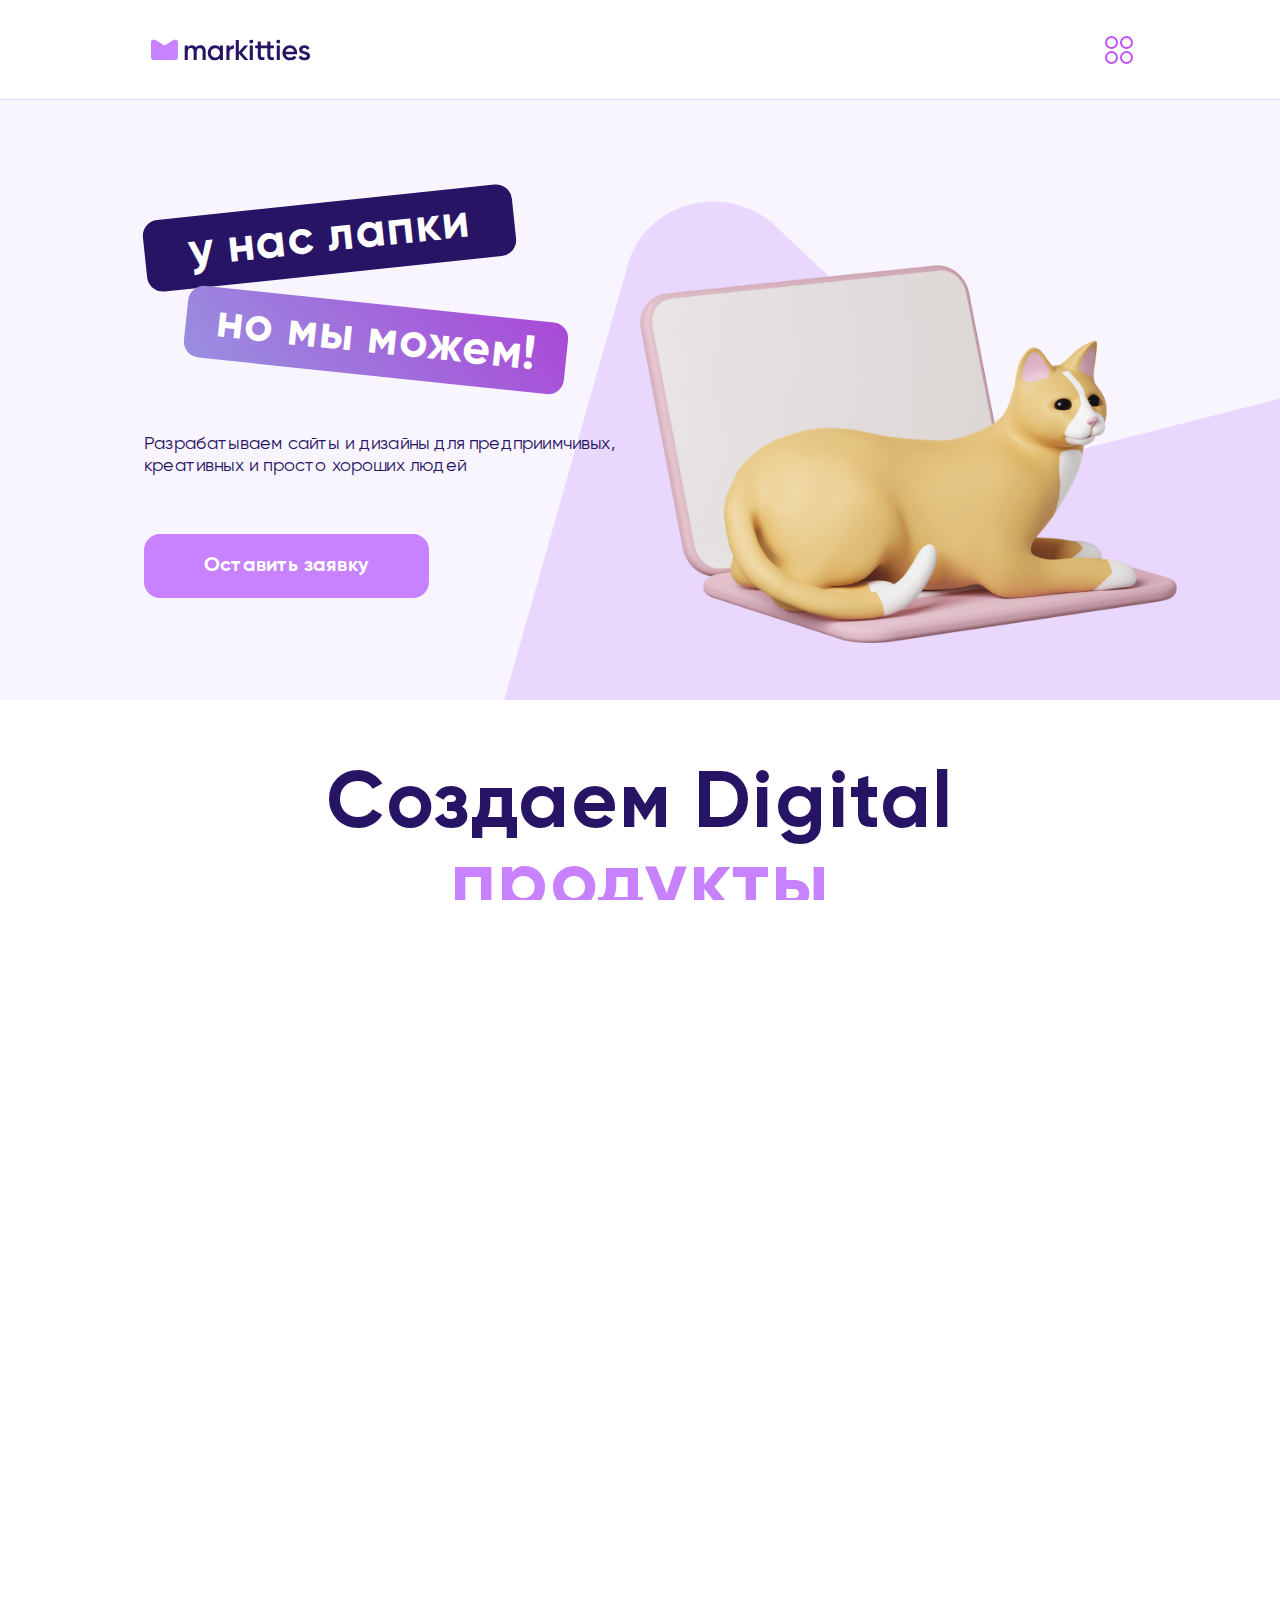
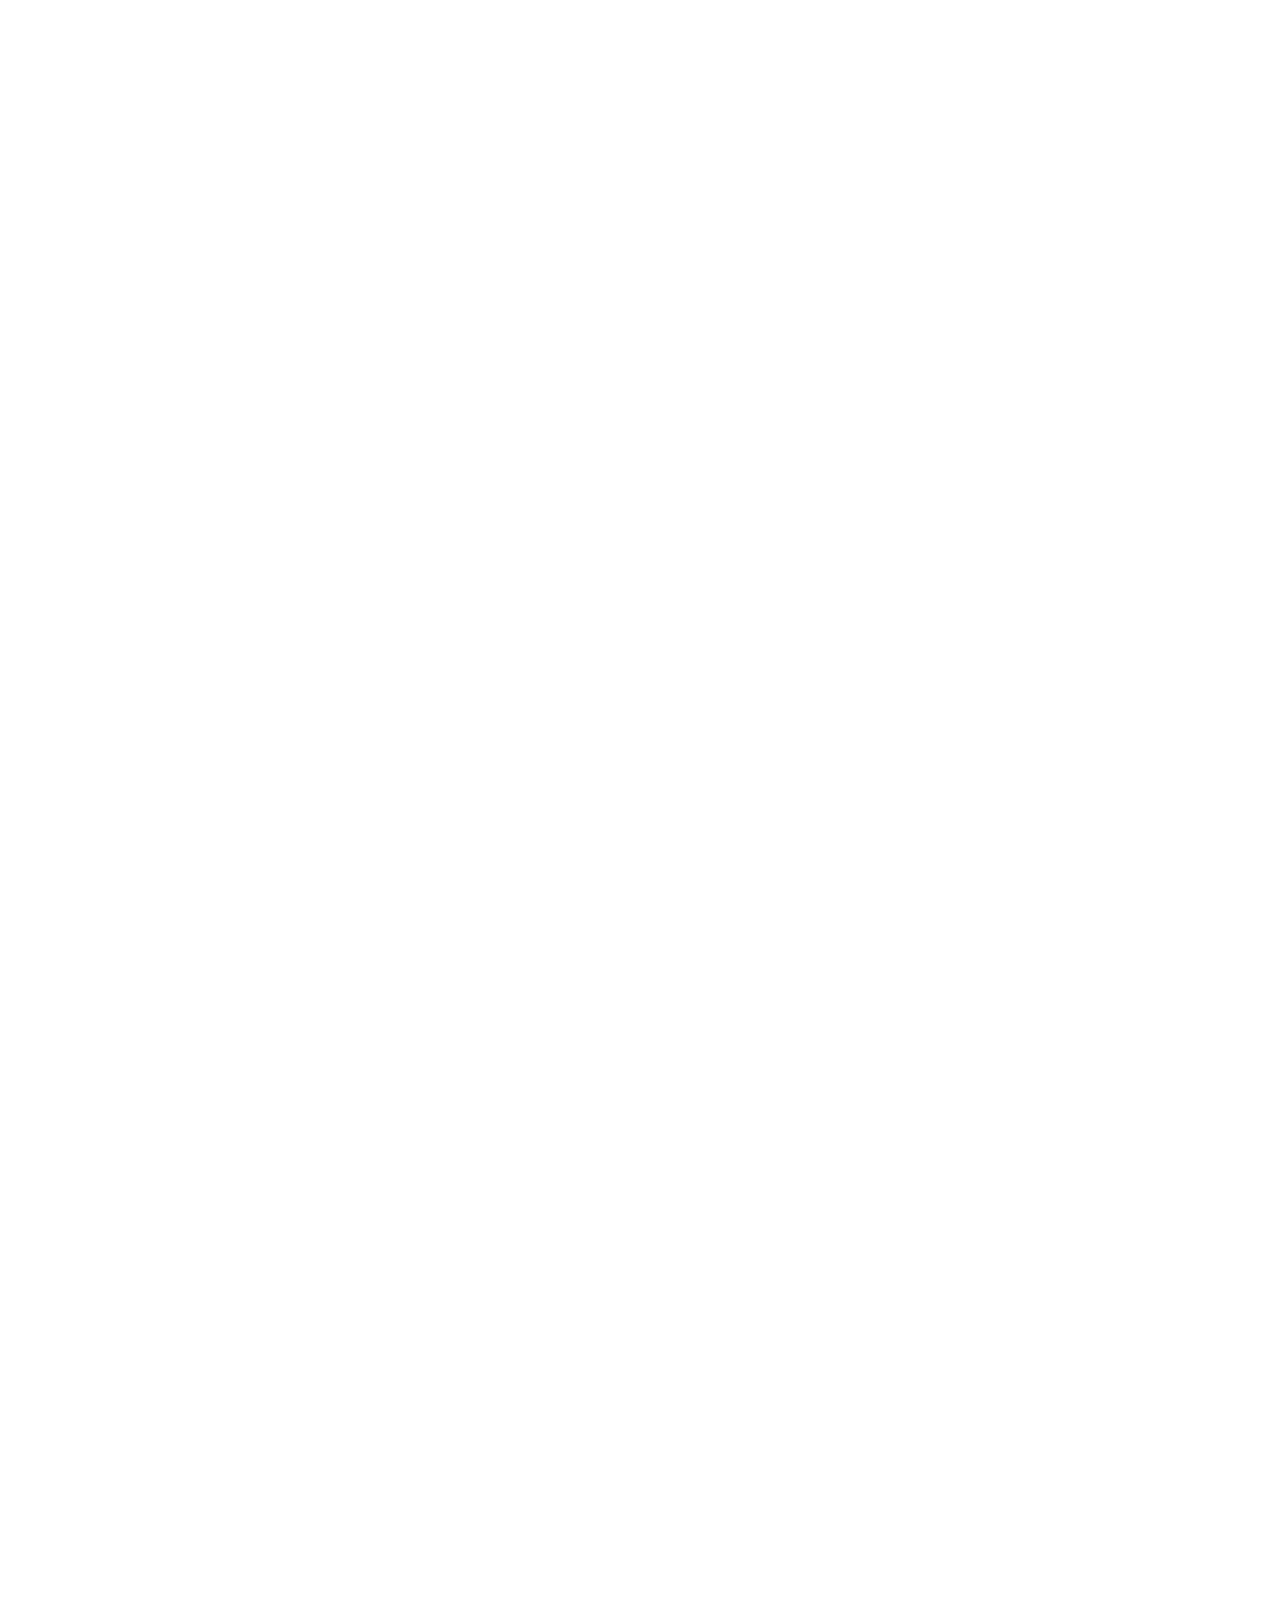
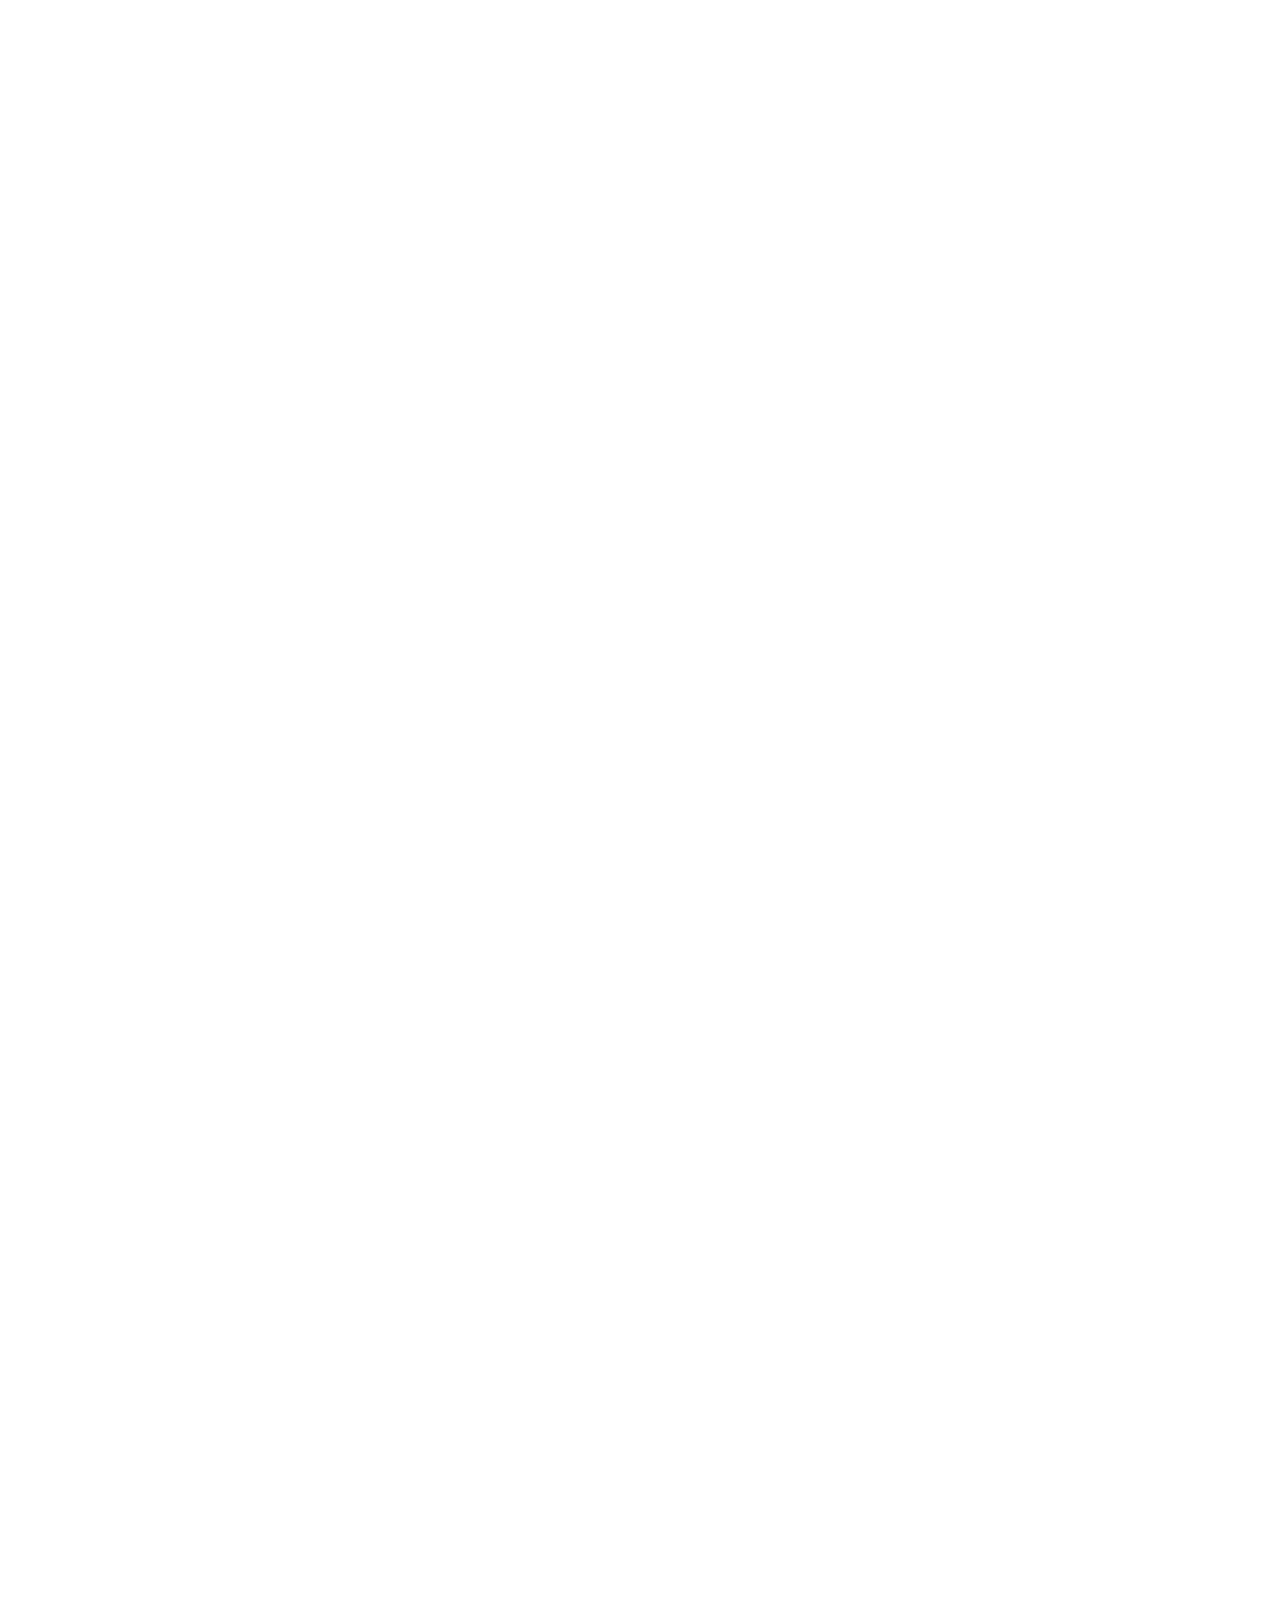
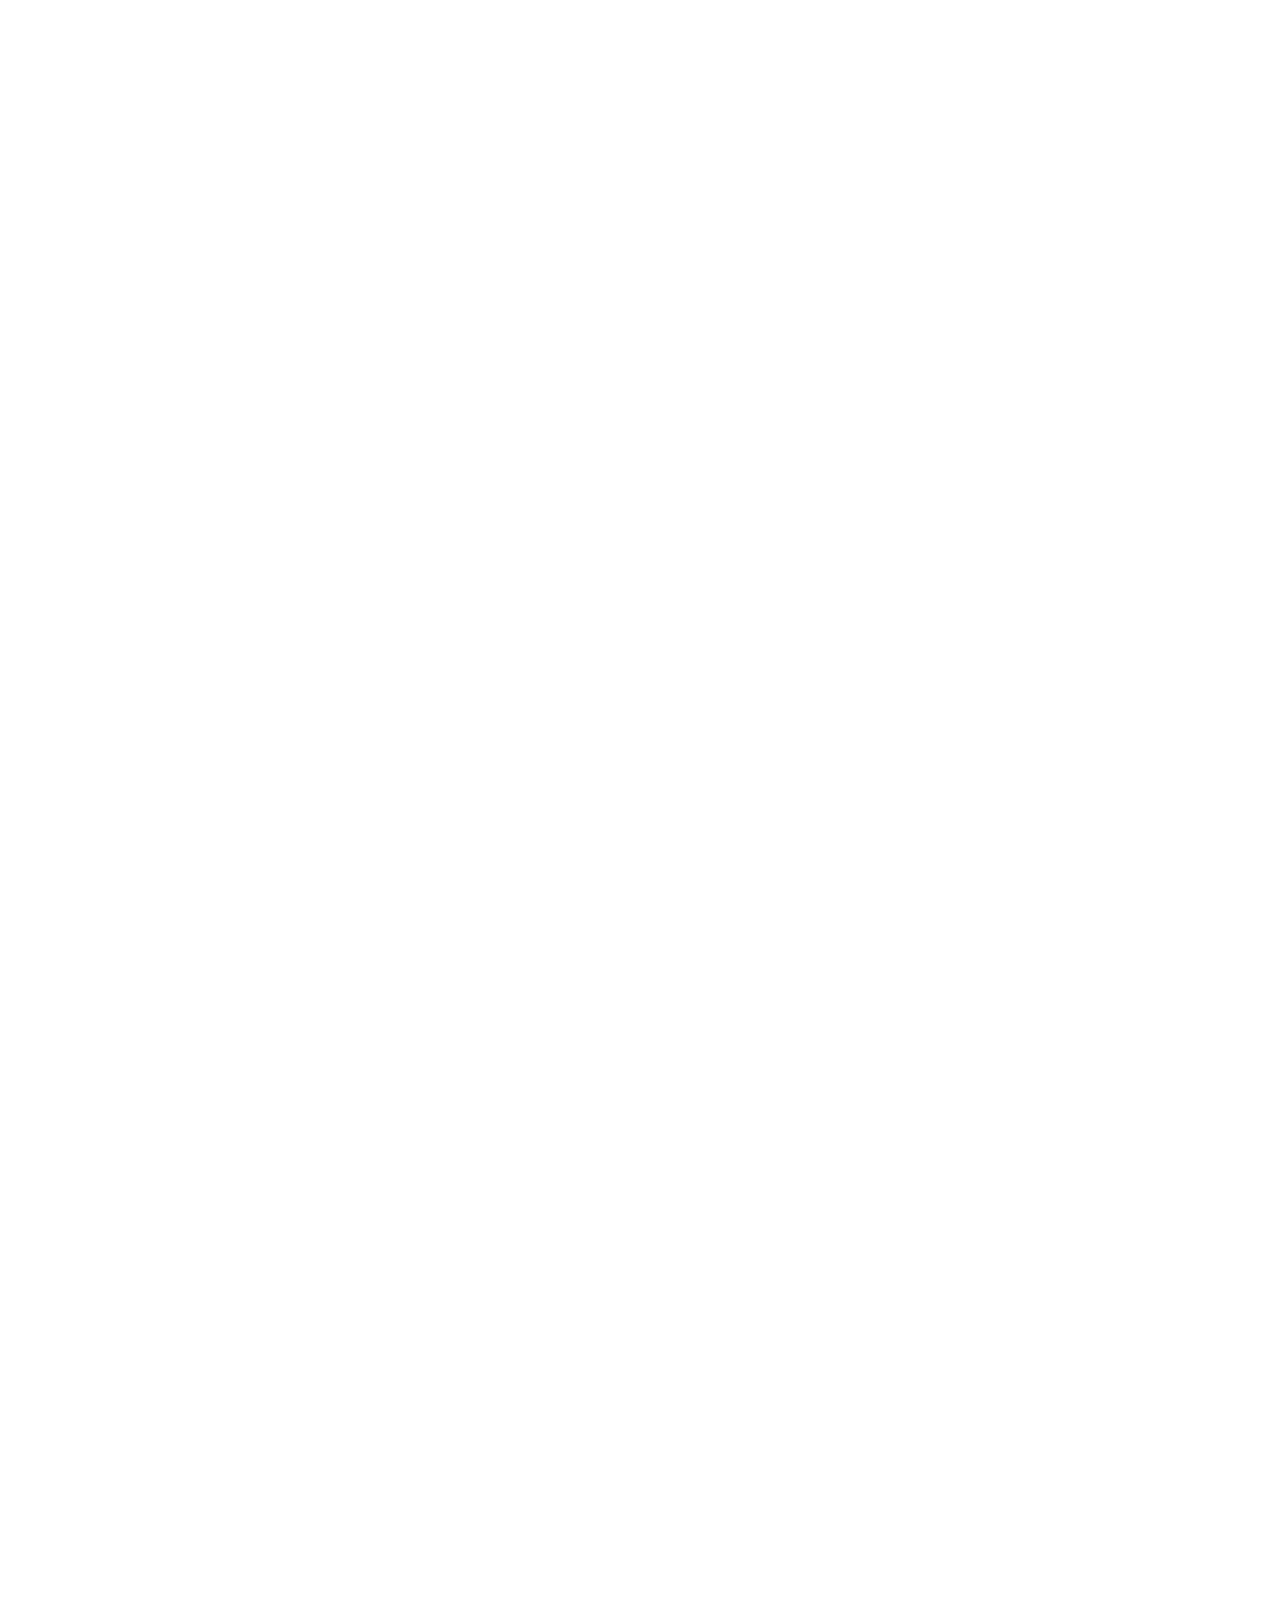
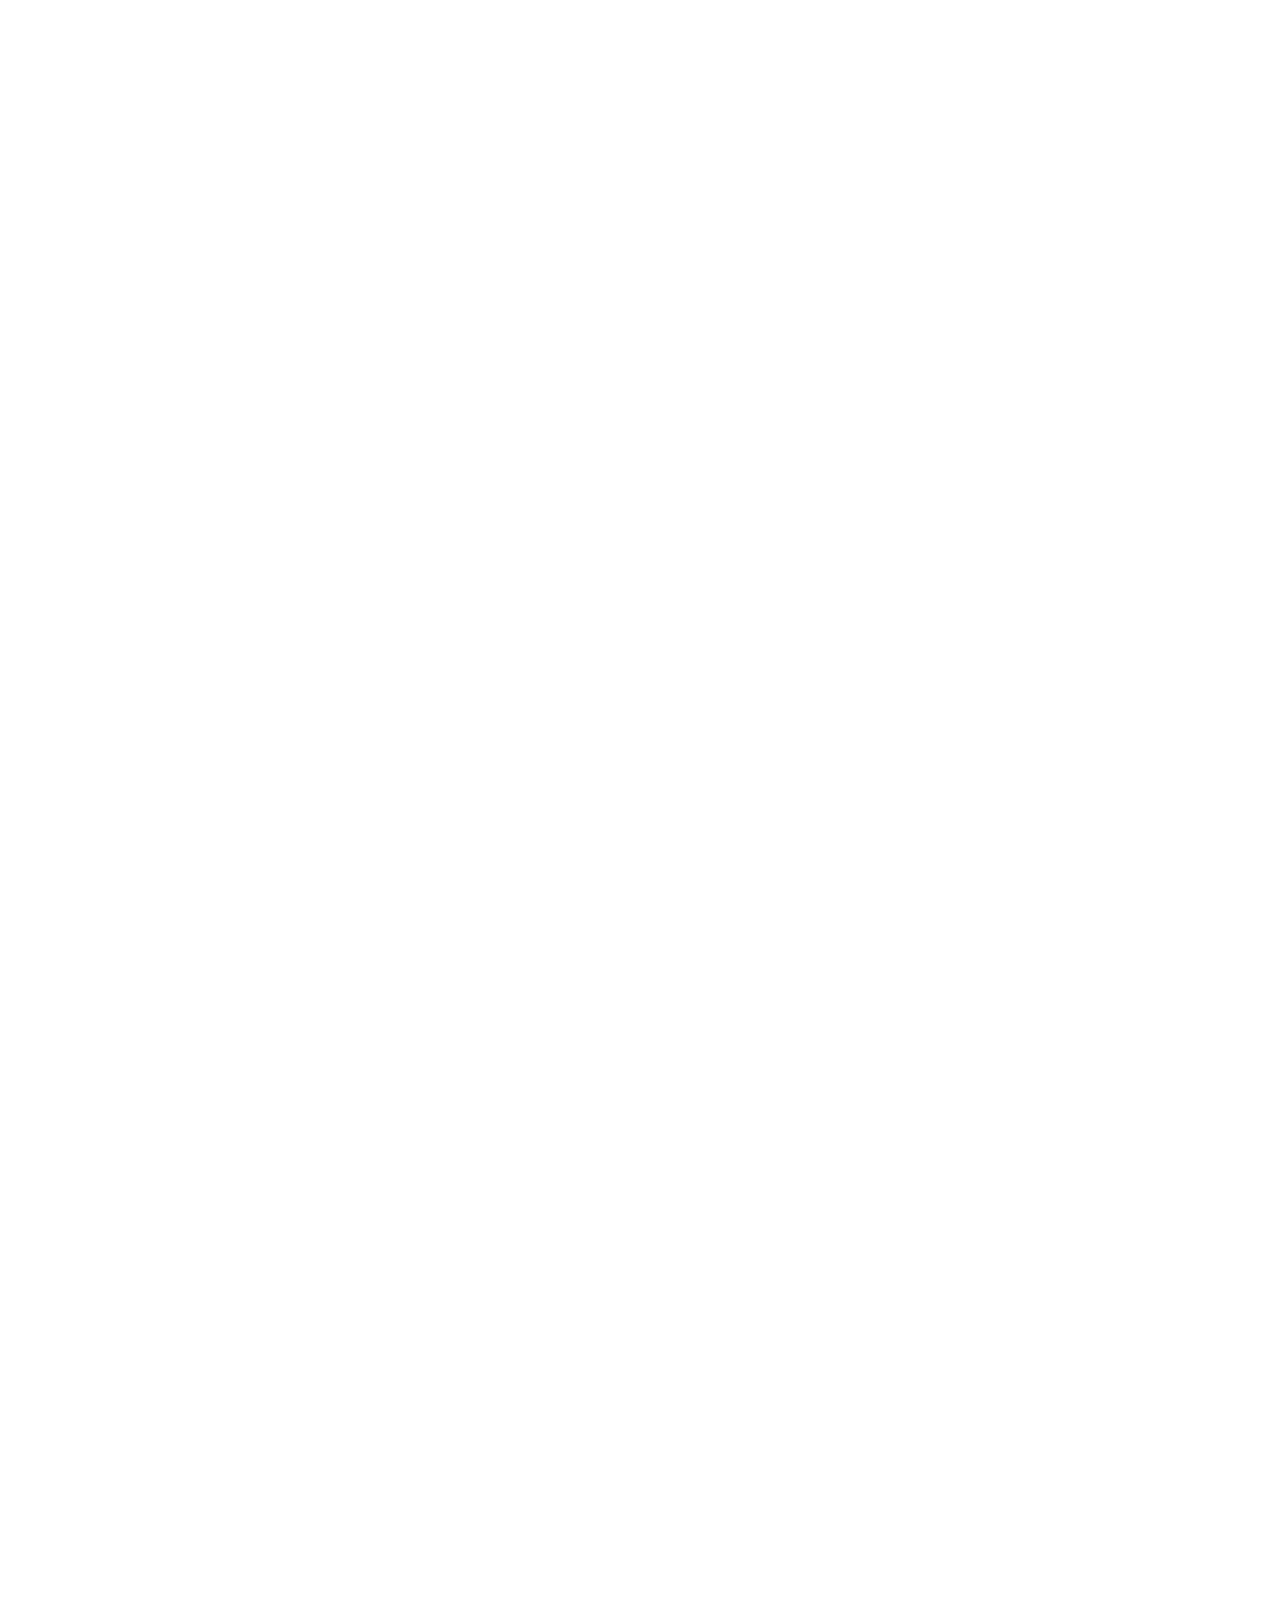
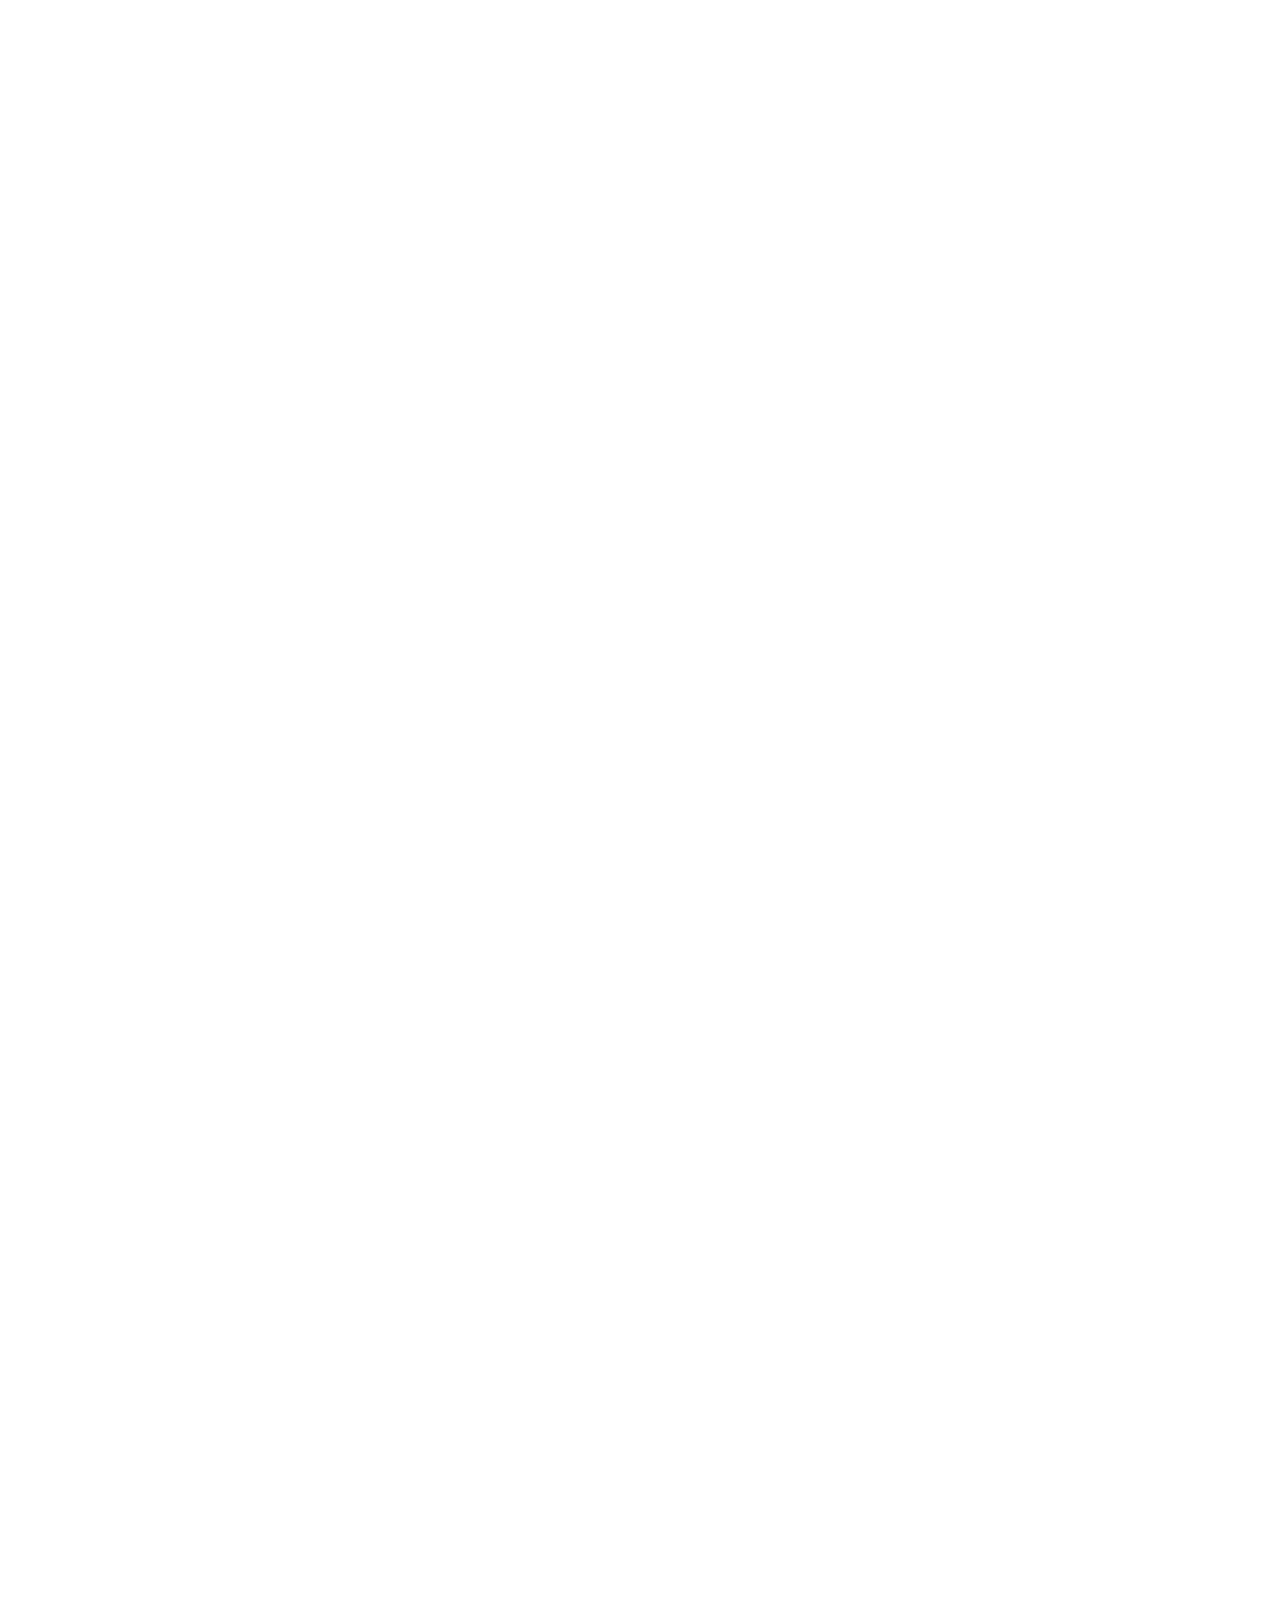
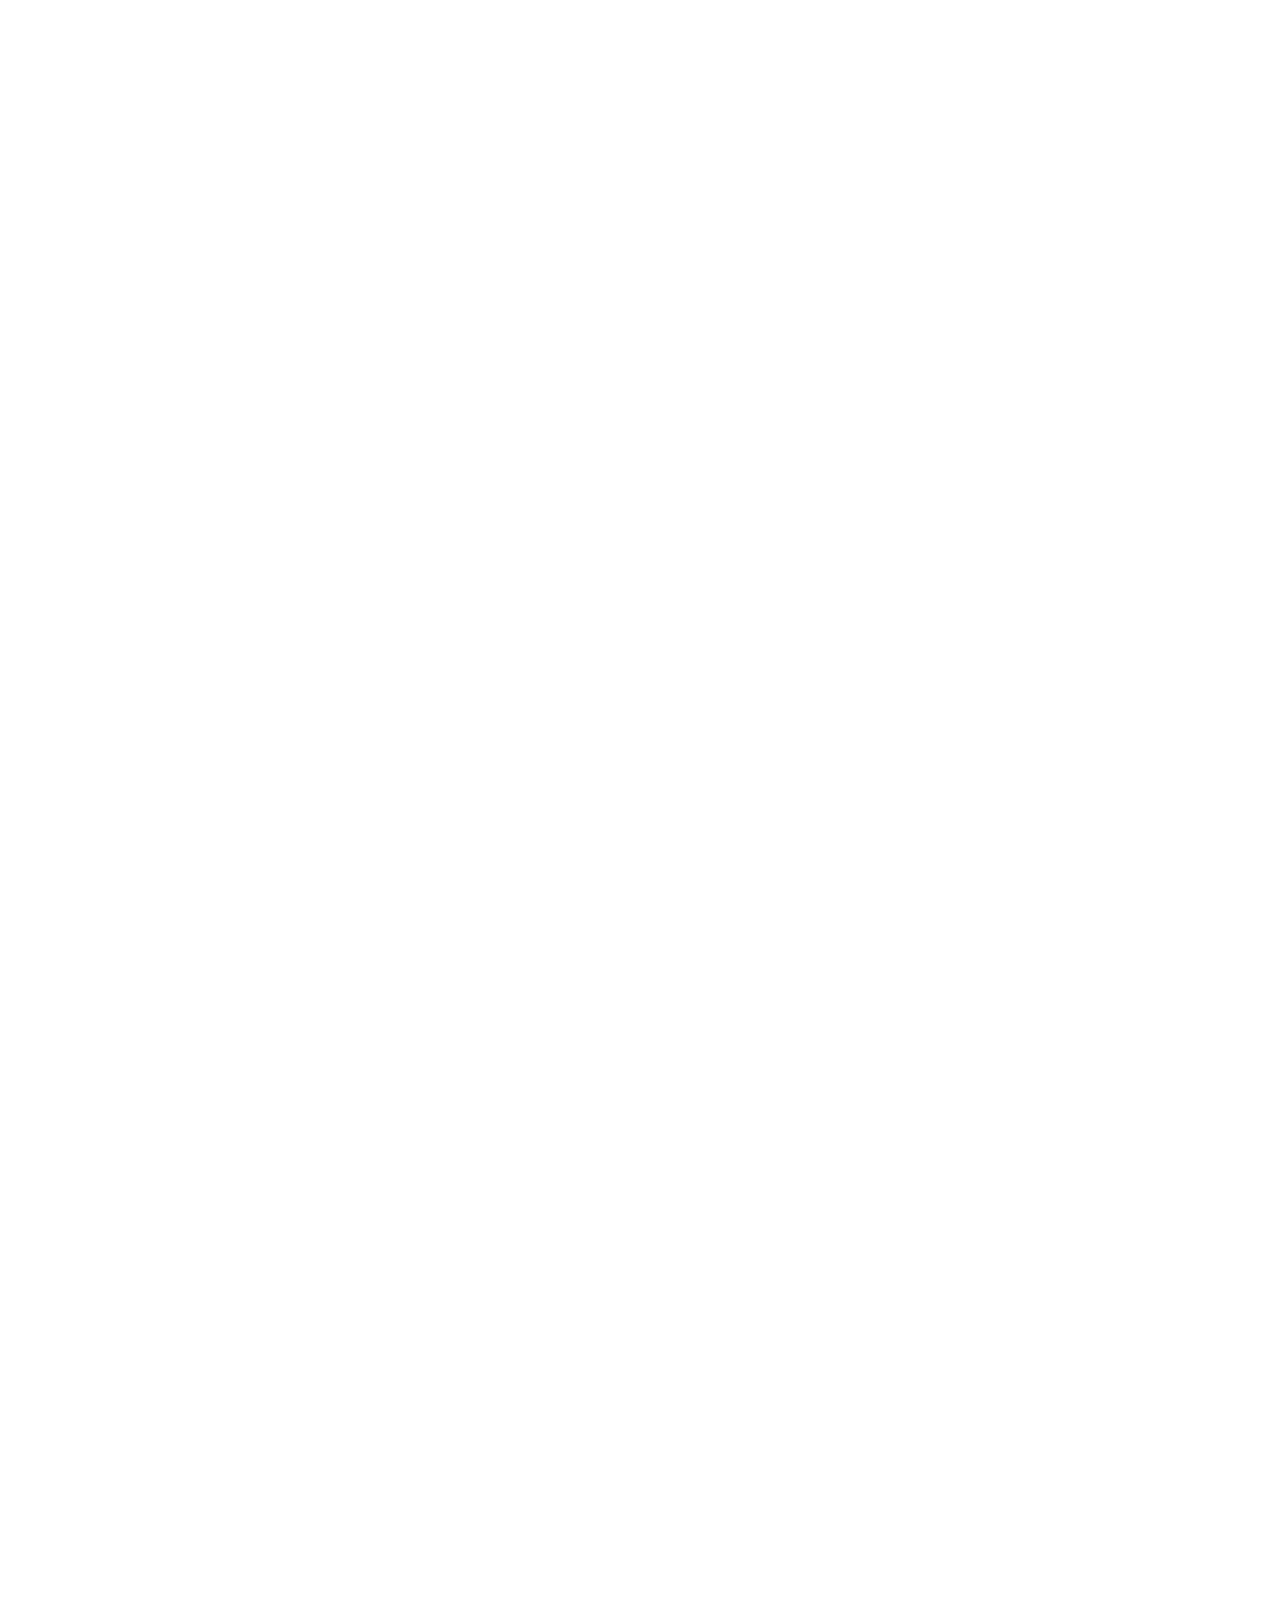
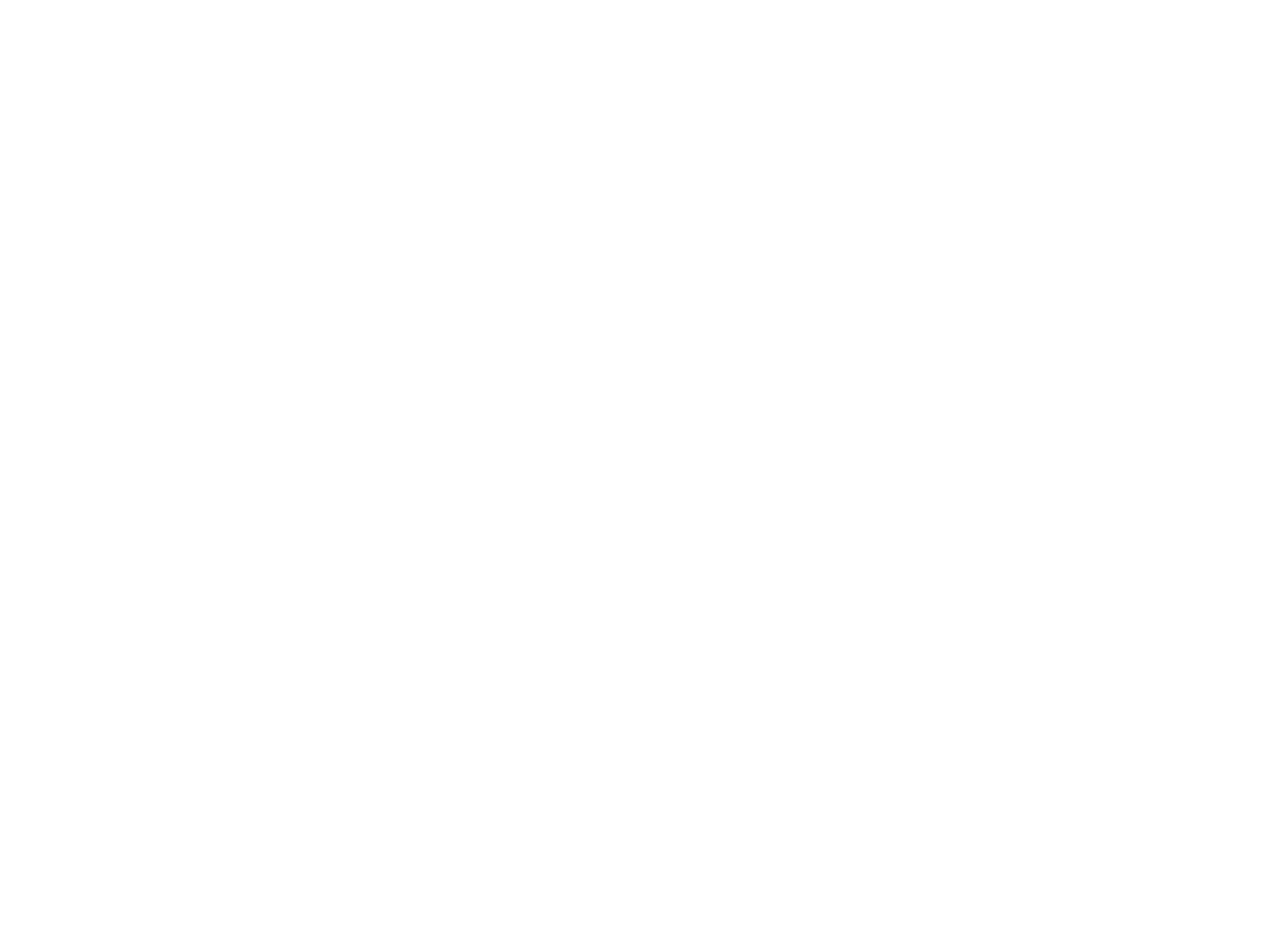
==== commit 1e81a567: "add" ====
--- a/index.html
+++ b/index.html
@@ -255,6 +255,7 @@
 													<span class="main--cases__item--tag">MODx</span>
 													<span class="main--cases__item--tag">Logistic/Transportation</span>
 												</div>
+												<a href="#" class="button button--primary_2">Подробнее</a>
 											</div>
 											<div class="main--cases__item--right">
 												<picture>
@@ -273,6 +274,7 @@
 													<span class="main--cases__item--tag">WorsPress</span>
 													<span class="main--cases__item--tag">E-Commerce</span>
 												</div>
+												<a href="#" class="button button--primary_2">Подробнее</a>
 											</div>
 											<div class="main--cases__item--right">
 												<picture>
@@ -292,6 +294,7 @@
 													<span class="main--cases__item--tag">Transportation</span>
 													<span class="main--cases__item--tag">Branding</span>
 												</div>
+												<a href="#" class="button button--primary_2">Подробнее</a>
 											</div>
 											<div class="main--cases__item--right">
 												<picture>
@@ -310,6 +313,7 @@
 													<span class="main--cases__item--tag">OpenCart 3.0</span>
 													<span class="main--cases__item--tag">E-Commerce</span>
 												</div>
+												<a href="#" class="button button--primary_2">Подробнее</a>
 											</div>
 											<div class="main--cases__item--right">
 												<picture>
@@ -348,6 +352,7 @@
 													<span class="main--cases__item--tag">MODx</span>
 													<span class="main--cases__item--tag">Logistic/Transportation</span>
 												</div>
+												<a href="#" class="button button--primary_2">Подробнее</a>
 											</div>
 											<div class="main--cases__item--right">
 												<picture>
@@ -366,6 +371,7 @@
 													<span class="main--cases__item--tag">WorsPress</span>
 													<span class="main--cases__item--tag">E-Commerce</span>
 												</div>
+												<a href="#" class="button button--primary_2">Подробнее</a>
 											</div>
 											<div class="main--cases__item--right">
 												<picture>
@@ -385,6 +391,7 @@
 													<span class="main--cases__item--tag">Transportation</span>
 													<span class="main--cases__item--tag">Branding</span>
 												</div>
+												<a href="#" class="button button--primary_2">Подробнее</a>
 											</div>
 											<div class="main--cases__item--right">
 												<picture>
@@ -403,6 +410,7 @@
 													<span class="main--cases__item--tag">OpenCart 3.0</span>
 													<span class="main--cases__item--tag">E-Commerce</span>
 												</div>
+												<a href="#" class="button button--primary_2">Подробнее</a>
 											</div>
 											<div class="main--cases__item--right">
 												<picture>
@@ -421,6 +429,7 @@
 													<span class="main--cases__item--tag">MODx</span>
 													<span class="main--cases__item--tag">Logistic/Transportation</span>
 												</div>
+												<a href="#" class="button button--primary_2">Подробнее</a>
 											</div>
 											<div class="main--cases__item--right">
 												<picture>
@@ -439,6 +448,7 @@
 													<span class="main--cases__item--tag">WorsPress</span>
 													<span class="main--cases__item--tag">E-Commerce</span>
 												</div>
+												<a href="#" class="button button--primary_2">Подробнее</a>
 											</div>
 											<div class="main--cases__item--right">
 												<picture>
@@ -458,6 +468,7 @@
 													<span class="main--cases__item--tag">Transportation</span>
 													<span class="main--cases__item--tag">Branding</span>
 												</div>
+												<a href="#" class="button button--primary_2">Подробнее</a>
 											</div>
 											<div class="main--cases__item--right">
 												<picture>
@@ -476,6 +487,7 @@
 													<span class="main--cases__item--tag">OpenCart 3.0</span>
 													<span class="main--cases__item--tag">E-Commerce</span>
 												</div>
+												<a href="#" class="button button--primary_2">Подробнее</a>
 											</div>
 											<div class="main--cases__item--right">
 												<picture>
@@ -534,6 +546,7 @@
 													<span class="main--cases__item--tag">MODx</span>
 													<span class="main--cases__item--tag">Logistic/Transportation</span>
 												</div>
+												<a href="#" class="button button--primary_2">Подробнее</a>
 											</div>
 											<div class="main--cases__item--right">
 												<picture>
@@ -552,6 +565,7 @@
 													<span class="main--cases__item--tag">WorsPress</span>
 													<span class="main--cases__item--tag">E-Commerce</span>
 												</div>
+												<a href="#" class="button button--primary_2">Подробнее</a>
 											</div>
 											<div class="main--cases__item--right">
 												<picture>
@@ -571,6 +585,7 @@
 													<span class="main--cases__item--tag">Transportation</span>
 													<span class="main--cases__item--tag">Branding</span>
 												</div>
+												<a href="#" class="button button--primary_2">Подробнее</a>
 											</div>
 											<div class="main--cases__item--right">
 												<picture>
@@ -589,6 +604,7 @@
 													<span class="main--cases__item--tag">OpenCart 3.0</span>
 													<span class="main--cases__item--tag">E-Commerce</span>
 												</div>
+												<a href="#" class="button button--primary_2">Подробнее</a>
 											</div>
 											<div class="main--cases__item--right">
 												<picture>
@@ -613,6 +629,7 @@
 													<span class="main--cases__item--tag">OpenCart 3.0</span>
 													<span class="main--cases__item--tag">E-Commerce</span>
 												</div>
+												<a href="#" class="button button--primary_2">Подробнее</a>
 											</div>
 											<div class="main--cases__item--right">
 												<picture>
@@ -651,6 +668,7 @@
 													<span class="main--cases__item--tag">MODx</span>
 													<span class="main--cases__item--tag">Logistic/Transportation</span>
 												</div>
+												<a href="#" class="button button--primary_2">Подробнее</a>
 											</div>
 											<div class="main--cases__item--right">
 												<picture>
@@ -669,6 +687,7 @@
 													<span class="main--cases__item--tag">WorsPress</span>
 													<span class="main--cases__item--tag">E-Commerce</span>
 												</div>
+												<a href="#" class="button button--primary_2">Подробнее</a>
 											</div>
 											<div class="main--cases__item--right">
 												<picture>
@@ -688,6 +707,7 @@
 													<span class="main--cases__item--tag">Transportation</span>
 													<span class="main--cases__item--tag">Branding</span>
 												</div>
+												<a href="#" class="button button--primary_2">Подробнее</a>
 											</div>
 											<div class="main--cases__item--right">
 												<picture>
@@ -706,6 +726,7 @@
 													<span class="main--cases__item--tag">OpenCart 3.0</span>
 													<span class="main--cases__item--tag">E-Commerce</span>
 												</div>
+												<a href="#" class="button button--primary_2">Подробнее</a>
 											</div>
 											<div class="main--cases__item--right">
 												<picture>
@@ -744,6 +765,7 @@
 													<span class="main--cases__item--tag">MODx</span>
 													<span class="main--cases__item--tag">Logistic/Transportation</span>
 												</div>
+												<a href="#" class="button button--primary_2">Подробнее</a>
 											</div>
 											<div class="main--cases__item--right">
 												<picture>
@@ -762,6 +784,7 @@
 													<span class="main--cases__item--tag">WorsPress</span>
 													<span class="main--cases__item--tag">E-Commerce</span>
 												</div>
+												<a href="#" class="button button--primary_2">Подробнее</a>
 											</div>
 											<div class="main--cases__item--right">
 												<picture>
@@ -781,6 +804,7 @@
 													<span class="main--cases__item--tag">Transportation</span>
 													<span class="main--cases__item--tag">Branding</span>
 												</div>
+												<a href="#" class="button button--primary_2">Подробнее</a>
 											</div>
 											<div class="main--cases__item--right">
 												<picture>
@@ -806,6 +830,7 @@
 													<span class="main--cases__item--tag">Transportation</span>
 													<span class="main--cases__item--tag">Branding</span>
 												</div>
+												<a href="#" class="button button--primary_2">Подробнее</a>
 											</div>
 											<div class="main--cases__item--right">
 												<picture>
@@ -824,6 +849,7 @@
 													<span class="main--cases__item--tag">OpenCart 3.0</span>
 													<span class="main--cases__item--tag">E-Commerce</span>
 												</div>
+												<a href="#" class="button button--primary_2">Подробнее</a>
 											</div>
 											<div class="main--cases__item--right">
 												<picture>
@@ -862,6 +888,7 @@
 													<span class="main--cases__item--tag">MODx</span>
 													<span class="main--cases__item--tag">Logistic/Transportation</span>
 												</div>
+												<a href="#" class="button button--primary_2">Подробнее</a>
 											</div>
 											<div class="main--cases__item--right">
 												<picture>
@@ -880,6 +907,7 @@
 													<span class="main--cases__item--tag">WorsPress</span>
 													<span class="main--cases__item--tag">E-Commerce</span>
 												</div>
+												<a href="#" class="button button--primary_2">Подробнее</a>
 											</div>
 											<div class="main--cases__item--right">
 												<picture>
@@ -899,6 +927,7 @@
 													<span class="main--cases__item--tag">Transportation</span>
 													<span class="main--cases__item--tag">Branding</span>
 												</div>
+												<a href="#" class="button button--primary_2">Подробнее</a>
 											</div>
 											<div class="main--cases__item--right">
 												<picture>
@@ -917,6 +946,7 @@
 													<span class="main--cases__item--tag">OpenCart 3.0</span>
 													<span class="main--cases__item--tag">E-Commerce</span>
 												</div>
+												<a href="#" class="button button--primary_2">Подробнее</a>
 											</div>
 											<div class="main--cases__item--right">
 												<picture>
@@ -955,6 +985,7 @@
 													<span class="main--cases__item--tag">MODx</span>
 													<span class="main--cases__item--tag">Logistic/Transportation</span>
 												</div>
+												<a href="#" class="button button--primary_2">Подробнее</a>
 											</div>
 											<div class="main--cases__item--right">
 												<picture>
@@ -973,6 +1004,7 @@
 													<span class="main--cases__item--tag">WorsPress</span>
 													<span class="main--cases__item--tag">E-Commerce</span>
 												</div>
+												<a href="#" class="button button--primary_2">Подробнее</a>
 											</div>
 											<div class="main--cases__item--right">
 												<picture>
@@ -997,6 +1029,7 @@
 													<span class="main--cases__item--tag">WorsPress</span>
 													<span class="main--cases__item--tag">E-Commerce</span>
 												</div>
+												<a href="#" class="button button--primary_2">Подробнее</a>
 											</div>
 											<div class="main--cases__item--right">
 												<picture>
@@ -1016,6 +1049,7 @@
 													<span class="main--cases__item--tag">Transportation</span>
 													<span class="main--cases__item--tag">Branding</span>
 												</div>
+												<a href="#" class="button button--primary_2">Подробнее</a>
 											</div>
 											<div class="main--cases__item--right">
 												<picture>
@@ -1034,6 +1068,7 @@
 													<span class="main--cases__item--tag">OpenCart 3.0</span>
 													<span class="main--cases__item--tag">E-Commerce</span>
 												</div>
+												<a href="#" class="button button--primary_2">Подробнее</a>
 											</div>
 											<div class="main--cases__item--right">
 												<picture>
@@ -1072,6 +1107,7 @@
 													<span class="main--cases__item--tag">MODx</span>
 													<span class="main--cases__item--tag">Logistic/Transportation</span>
 												</div>
+												<a href="#" class="button button--primary_2">Подробнее</a>
 											</div>
 											<div class="main--cases__item--right">
 												<picture>
@@ -1090,6 +1126,7 @@
 													<span class="main--cases__item--tag">WorsPress</span>
 													<span class="main--cases__item--tag">E-Commerce</span>
 												</div>
+												<a href="#" class="button button--primary_2">Подробнее</a>
 											</div>
 											<div class="main--cases__item--right">
 												<picture>
@@ -1109,6 +1146,7 @@
 													<span class="main--cases__item--tag">Transportation</span>
 													<span class="main--cases__item--tag">Branding</span>
 												</div>
+												<a href="#" class="button button--primary_2">Подробнее</a>
 											</div>
 											<div class="main--cases__item--right">
 												<picture>
@@ -1127,6 +1165,7 @@
 													<span class="main--cases__item--tag">OpenCart 3.0</span>
 													<span class="main--cases__item--tag">E-Commerce</span>
 												</div>
+												<a href="#" class="button button--primary_2">Подробнее</a>
 											</div>
 											<div class="main--cases__item--right">
 												<picture>
@@ -1165,6 +1204,7 @@
 													<span class="main--cases__item--tag">MODx</span>
 													<span class="main--cases__item--tag">Logistic/Transportation</span>
 												</div>
+												<a href="#" class="button button--primary_2">Подробнее</a>
 											</div>
 											<div class="main--cases__item--right">
 												<picture>
@@ -1189,6 +1229,7 @@
 													<span class="main--cases__item--tag">MODx</span>
 													<span class="main--cases__item--tag">Logistic/Transportation</span>
 												</div>
+												<a href="#" class="button button--primary_2">Подробнее</a>
 											</div>
 											<div class="main--cases__item--right">
 												<picture>
@@ -1207,6 +1248,7 @@
 													<span class="main--cases__item--tag">WorsPress</span>
 													<span class="main--cases__item--tag">E-Commerce</span>
 												</div>
+												<a href="#" class="button button--primary_2">Подробнее</a>
 											</div>
 											<div class="main--cases__item--right">
 												<picture>
@@ -1226,6 +1268,7 @@
 													<span class="main--cases__item--tag">Transportation</span>
 													<span class="main--cases__item--tag">Branding</span>
 												</div>
+												<a href="#" class="button button--primary_2">Подробнее</a>
 											</div>
 											<div class="main--cases__item--right">
 												<picture>
@@ -1244,6 +1287,7 @@
 													<span class="main--cases__item--tag">OpenCart 3.0</span>
 													<span class="main--cases__item--tag">E-Commerce</span>
 												</div>
+												<a href="#" class="button button--primary_2">Подробнее</a>
 											</div>
 											<div class="main--cases__item--right">
 												<picture>
@@ -1282,6 +1326,7 @@
 													<span class="main--cases__item--tag">MODx</span>
 													<span class="main--cases__item--tag">Logistic/Transportation</span>
 												</div>
+												<a href="#" class="button button--primary_2">Подробнее</a>
 											</div>
 											<div class="main--cases__item--right">
 												<picture>
@@ -1300,6 +1345,7 @@
 													<span class="main--cases__item--tag">WorsPress</span>
 													<span class="main--cases__item--tag">E-Commerce</span>
 												</div>
+												<a href="#" class="button button--primary_2">Подробнее</a>
 											</div>
 											<div class="main--cases__item--right">
 												<picture>
@@ -1319,6 +1365,7 @@
 													<span class="main--cases__item--tag">Transportation</span>
 													<span class="main--cases__item--tag">Branding</span>
 												</div>
+												<a href="#" class="button button--primary_2">Подробнее</a>
 											</div>
 											<div class="main--cases__item--right">
 												<picture>
@@ -1337,6 +1384,7 @@
 													<span class="main--cases__item--tag">OpenCart 3.0</span>
 													<span class="main--cases__item--tag">E-Commerce</span>
 												</div>
+												<a href="#" class="button button--primary_2">Подробнее</a>
 											</div>
 											<div class="main--cases__item--right">
 												<picture>
@@ -1381,6 +1429,7 @@
 													<span class="main--cases__item--tag">OpenCart 3.0</span>
 													<span class="main--cases__item--tag">E-Commerce</span>
 												</div>
+												<a href="#" class="button button--primary_2">Подробнее</a>
 											</div>
 											<div class="main--cases__item--right">
 												<picture>
@@ -1399,6 +1448,7 @@
 													<span class="main--cases__item--tag">MODx</span>
 													<span class="main--cases__item--tag">Logistic/Transportation</span>
 												</div>
+												<a href="#" class="button button--primary_2">Подробнее</a>
 											</div>
 											<div class="main--cases__item--right">
 												<picture>
@@ -1417,6 +1467,7 @@
 													<span class="main--cases__item--tag">WorsPress</span>
 													<span class="main--cases__item--tag">E-Commerce</span>
 												</div>
+												<a href="#" class="button button--primary_2">Подробнее</a>
 											</div>
 											<div class="main--cases__item--right">
 												<picture>
@@ -1436,6 +1487,7 @@
 													<span class="main--cases__item--tag">Transportation</span>
 													<span class="main--cases__item--tag">Branding</span>
 												</div>
+												<a href="#" class="button button--primary_2">Подробнее</a>
 											</div>
 											<div class="main--cases__item--right">
 												<picture>
@@ -1474,6 +1526,7 @@
 													<span class="main--cases__item--tag">OpenCart 3.0</span>
 													<span class="main--cases__item--tag">E-Commerce</span>
 												</div>
+												<a href="#" class="button button--primary_2">Подробнее</a>
 											</div>
 											<div class="main--cases__item--right">
 												<picture>
@@ -1492,6 +1545,7 @@
 													<span class="main--cases__item--tag">MODx</span>
 													<span class="main--cases__item--tag">Logistic/Transportation</span>
 												</div>
+												<a href="#" class="button button--primary_2">Подробнее</a>
 											</div>
 											<div class="main--cases__item--right">
 												<picture>
@@ -1510,6 +1564,7 @@
 													<span class="main--cases__item--tag">WorsPress</span>
 													<span class="main--cases__item--tag">E-Commerce</span>
 												</div>
+												<a href="#" class="button button--primary_2">Подробнее</a>
 											</div>
 											<div class="main--cases__item--right">
 												<picture>
@@ -1529,6 +1584,7 @@
 													<span class="main--cases__item--tag">Transportation</span>
 													<span class="main--cases__item--tag">Branding</span>
 												</div>
+												<a href="#" class="button button--primary_2">Подробнее</a>
 											</div>
 											<div class="main--cases__item--right">
 												<picture>
@@ -1574,6 +1630,7 @@
 													<span class="main--cases__item--tag">Transportation</span>
 													<span class="main--cases__item--tag">Branding</span>
 												</div>
+												<a href="#" class="button button--primary_2">Подробнее</a>
 											</div>
 											<div class="main--cases__item--right">
 												<picture>
@@ -1612,6 +1669,7 @@
 													<span class="main--cases__item--tag">OpenCart 3.0</span>
 													<span class="main--cases__item--tag">E-Commerce</span>
 												</div>
+												<a href="#" class="button button--primary_2">Подробнее</a>
 											</div>
 											<div class="main--cases__item--right">
 												<picture>
@@ -1630,6 +1688,7 @@
 													<span class="main--cases__item--tag">MODx</span>
 													<span class="main--cases__item--tag">Logistic/Transportation</span>
 												</div>
+												<a href="#" class="button button--primary_2">Подробнее</a>
 											</div>
 											<div class="main--cases__item--right">
 												<picture>
@@ -1648,6 +1707,7 @@
 													<span class="main--cases__item--tag">WorsPress</span>
 													<span class="main--cases__item--tag">E-Commerce</span>
 												</div>
+												<a href="#" class="button button--primary_2">Подробнее</a>
 											</div>
 											<div class="main--cases__item--right">
 												<picture>
@@ -1667,6 +1727,7 @@
 													<span class="main--cases__item--tag">Transportation</span>
 													<span class="main--cases__item--tag">Branding</span>
 												</div>
+												<a href="#" class="button button--primary_2">Подробнее</a>
 											</div>
 											<div class="main--cases__item--right">
 												<picture>
@@ -1705,6 +1766,7 @@
 													<span class="main--cases__item--tag">OpenCart 3.0</span>
 													<span class="main--cases__item--tag">E-Commerce</span>
 												</div>
+												<a href="#" class="button button--primary_2">Подробнее</a>
 											</div>
 											<div class="main--cases__item--right">
 												<picture>
@@ -1723,6 +1785,7 @@
 													<span class="main--cases__item--tag">MODx</span>
 													<span class="main--cases__item--tag">Logistic/Transportation</span>
 												</div>
+												<a href="#" class="button button--primary_2">Подробнее</a>
 											</div>
 											<div class="main--cases__item--right">
 												<picture>
@@ -1741,6 +1804,7 @@
 													<span class="main--cases__item--tag">WorsPress</span>
 													<span class="main--cases__item--tag">E-Commerce</span>
 												</div>
+												<a href="#" class="button button--primary_2">Подробнее</a>
 											</div>
 											<div class="main--cases__item--right">
 												<picture>
--- a/css/main.min.css
+++ b/css/main.min.css
@@ -1 +1 @@
-@font-face{font-family:gilroy;font-style:normal;font-weight:400;src:url(../fonts/Gilroy-Regular.eot);src:url(../fonts/Gilroy-Regular.eot?#iefix) format("embedded-opentype"),url(../fonts/Gilroy-Regular.woff) format("woff"),url(../fonts/Gilroy-Regular.ttf) format("truetype")}@font-face{font-family:gilroy;font-style:normal;font-weight:500;src:url(../fonts/Gilroy-Medium.eot);src:url(../fonts/Gilroy-Medium.eot?#iefix) format("embedded-opentype"),url(../fonts/Gilroy-Medium.woff) format("woff"),url(../fonts/Gilroy-Medium.ttf) format("truetype")}@font-face{font-family:gilroy;font-style:normal;font-weight:600;src:url(../fonts/Gilroy-Semibold.eot);src:url(../fonts/Gilroy-Semibold.eot?#iefix) format("embedded-opentype"),url(../fonts/Gilroy-Semibold.woff) format("woff"),url(../fonts/Gilroy-Semibold.ttf) format("truetype")}@font-face{font-family:gilroy;font-style:normal;font-weight:700;src:url(../fonts/Gilroy-Bold.eot);src:url(../fonts/Gilroy-Bold.eot?#iefix) format("embedded-opentype"),url(../fonts/Gilroy-Bold.woff) format("woff"),url(../fonts/Gilroy-Bold.ttf) format("truetype")}@font-face{font-family:roboto-example;font-style:normal;font-weight:400;src:url(../fonts/RobotoRegular/RobotoRegular.eot);src:url(../fonts/RobotoRegular/RobotoRegular.eot?#iefix) format("embedded-opentype"),url(../fonts/RobotoRegular/RobotoRegular.woff) format("woff"),url(../fonts/RobotoRegular/RobotoRegular.ttf) format("truetype")}@font-face{font-family:roboto-example;font-style:normal;font-weight:700;src:url(../fonts/RobotoBold/RobotoBold.eot);src:url(../fonts/RobotoBold/RobotoBold.eot?#iefix) format("embedded-opentype"),url(../fonts/RobotoBold/RobotoBold.woff) format("woff"),url(../fonts/RobotoBold/RobotoBold.ttf) format("truetype")}@-webkit-keyframes splide-loading{0%{-webkit-transform:rotate(0);transform:rotate(0)}to{-webkit-transform:rotate(1turn);transform:rotate(1turn)}}.splide__container{-webkit-box-sizing:border-box;box-sizing:border-box;position:relative}.splide__list{-webkit-backface-visibility:hidden;backface-visibility:hidden;display:-ms-flexbox;display:-webkit-box;display:flex;height:100%;margin:0!important;padding:0!important}.splide.is-initialized:not(.is-active) .splide__list{display:block}.splide__pagination{-ms-flex-align:center;-webkit-box-align:center;align-items:center;display:-ms-flexbox;display:-webkit-box;display:flex;-ms-flex-wrap:wrap;flex-wrap:wrap;-ms-flex-pack:center;-webkit-box-pack:center;justify-content:center;margin:0;pointer-events:none}.splide__pagination li{display:inline-block;line-height:1;list-style-type:none;margin:0;pointer-events:auto}.splide:not(.is-overflow) .splide__pagination{display:none}.splide__progress__bar{width:0}.splide{position:relative;visibility:hidden}.splide.is-initialized,.splide.is-rendered{visibility:visible}.splide__slide{-webkit-backface-visibility:hidden;backface-visibility:hidden;-webkit-box-sizing:border-box;box-sizing:border-box;-ms-flex-negative:0;flex-shrink:0;list-style-type:none!important;margin:0;position:relative}.splide__slide img{vertical-align:bottom}.splide__spinner{-webkit-animation:splide-loading 1s linear infinite;animation:splide-loading 1s linear infinite;border:2px solid #999;border-left-color:transparent;border-radius:50%;bottom:0;contain:strict;display:inline-block;height:20px;left:0;margin:auto;position:absolute;right:0;top:0;width:20px}.splide__sr{clip:rect(0 0 0 0);border:0;height:1px;margin:-1px;overflow:hidden;padding:0;position:absolute;width:1px}.splide__toggle.is-active .splide__toggle__play,.splide__toggle__pause{display:none}.splide__toggle.is-active .splide__toggle__pause{display:inline}.splide__track{overflow:hidden;position:relative;z-index:0}@keyframes splide-loading{0%{-webkit-transform:rotate(0);transform:rotate(0)}to{-webkit-transform:rotate(1turn);transform:rotate(1turn)}}.splide__track--draggable{-webkit-touch-callout:none;-webkit-user-select:none;-ms-user-select:none;-moz-user-select:none;user-select:none}.splide__track--fade>.splide__list>.splide__slide{margin:0!important;opacity:0;z-index:0}.splide__track--fade>.splide__list>.splide__slide.is-active{opacity:1;z-index:1}.splide--rtl{direction:rtl}.splide__track--ttb>.splide__list{display:block}.splide__arrow{-ms-flex-align:center;-webkit-box-align:center;align-items:center;background:#ccc;border:0;border-radius:50%;cursor:pointer;display:-ms-flexbox;display:-webkit-box;display:flex;height:2em;-ms-flex-pack:center;-webkit-box-pack:center;justify-content:center;opacity:.7;padding:0;position:absolute;top:50%;-webkit-transform:translateY(-50%);-ms-transform:translateY(-50%);transform:translateY(-50%);width:2em;z-index:1}.splide__arrow svg{fill:#000;height:1.2em;width:1.2em}.splide__arrow:hover:not(:disabled){opacity:.9}.splide__arrow:disabled{opacity:.3}.splide__arrow:focus-visible{outline:3px solid #0bf;outline-offset:3px}.splide__arrow--prev{left:1em}.splide__arrow--prev svg{-webkit-transform:scaleX(-1);-ms-transform:scaleX(-1);transform:scaleX(-1)}.splide__arrow--next{right:1em}.splide.is-focus-in .splide__arrow:focus{outline:3px solid #0bf;outline-offset:3px}.splide__pagination{bottom:.5em;left:0;padding:0 1em;position:absolute;right:0;z-index:1}.splide__pagination__page{background:#ccc;border:0;border-radius:50%;display:inline-block;height:8px;margin:3px;opacity:.7;padding:0;position:relative;-webkit-transition:-webkit-transform .2s linear;transition:-webkit-transform .2s linear;transition:transform .2s linear;transition:transform .2s linear,-webkit-transform .2s linear;width:8px}.splide__pagination__page.is-active{background:#fff;-webkit-transform:scale(1.4);-ms-transform:scale(1.4);transform:scale(1.4);z-index:1}.splide__pagination__page:hover{cursor:pointer;opacity:.9}.splide__pagination__page:focus-visible{outline:3px solid #0bf;outline-offset:3px}.splide.is-focus-in .splide__pagination__page:focus{outline:3px solid #0bf;outline-offset:3px}.splide__progress__bar{background:#ccc;height:3px}.splide__slide{-webkit-tap-highlight-color:rgba(0,0,0,0)}.splide__slide:focus{outline:0}@supports (outline-offset:-3px){.splide__slide:focus-visible{outline:3px solid #0bf;outline-offset:-3px}}@media screen and (-ms-high-contrast:none){.splide__slide:focus-visible{border:3px solid #0bf}}@supports (outline-offset:-3px){.splide.is-focus-in .splide__slide:focus{outline:3px solid #0bf;outline-offset:-3px}}@media screen and (-ms-high-contrast:none){.splide.is-focus-in .splide__slide:focus{border:3px solid #0bf}.splide.is-focus-in .splide__track>.splide__list>.splide__slide:focus{border-color:#0bf}}.splide__toggle{cursor:pointer}.splide__toggle:focus-visible{outline:3px solid #0bf;outline-offset:3px}.splide.is-focus-in .splide__toggle:focus{outline:3px solid #0bf;outline-offset:3px}.splide__track--nav>.splide__list>.splide__slide{border:3px solid transparent;cursor:pointer}.splide__track--nav>.splide__list>.splide__slide.is-active{border:3px solid #000}.splide__arrows--rtl .splide__arrow--prev{left:auto;right:1em}.splide__arrows--rtl .splide__arrow--prev svg{-webkit-transform:scaleX(1);-ms-transform:scaleX(1);transform:scaleX(1)}.splide__arrows--rtl .splide__arrow--next{left:1em;right:auto}.splide__arrows--rtl .splide__arrow--next svg{-webkit-transform:scaleX(-1);-ms-transform:scaleX(-1);transform:scaleX(-1)}.splide__arrows--ttb .splide__arrow{left:50%;-webkit-transform:translate(-50%);-ms-transform:translate(-50%);transform:translate(-50%)}.splide__arrows--ttb .splide__arrow--prev{top:1em}.splide__arrows--ttb .splide__arrow--prev svg{-webkit-transform:rotate(-90deg);-ms-transform:rotate(-90deg);transform:rotate(-90deg)}.splide__arrows--ttb .splide__arrow--next{bottom:1em;top:auto}.splide__arrows--ttb .splide__arrow--next svg{-webkit-transform:rotate(90deg);-ms-transform:rotate(90deg);transform:rotate(90deg)}.splide__pagination--ttb{bottom:0;display:-ms-flexbox;display:-webkit-box;display:flex;-ms-flex-direction:column;-webkit-box-orient:vertical;-webkit-box-direction:normal;flex-direction:column;left:auto;padding:1em 0;right:.5em;top:0}*{-webkit-box-sizing:border-box;box-sizing:border-box;margin:0;padding:0}:after,:before{-webkit-box-sizing:border-box;box-sizing:border-box}::-webkit-scrollbar{height:6px;width:10px;z-index:11}::-webkit-scrollbar-thumb{background-color:#c351f9;border-radius:8px}::-webkit-scrollbar-track{background-color:#f9f5ff}::-webkit-input-placeholder{color:#666;opacity:1}:-moz-placeholder,::-moz-placeholder{color:#666;opacity:1}:-ms-input-placeholder{color:#666;opacity:1}body input:focus:required:invalid,body textarea:focus:required:invalid{color:#666}body input:required:valid,body textarea:required:valid{color:#666}html{overflow-x:hidden;padding-top:116px}body,html{height:100%}body{background-color:#fff;color:#281464;font-size:16px;line-height:1.2;min-width:320px;overflow-x:hidden;position:relative}body,body *{font-family:gilroy,roboto-example,sans-serif}.img-responsive,img{display:block;height:auto;max-width:100%}.text-center{text-align:center}::-moz-selection{background-color:#281464;color:#fff}::selection{background-color:#281464;color:#fff}button{background-color:transparent;border:none;cursor:pointer;outline:none}a{text-decoration:none}.section:not(:first-child),section:not(:first-child){padding-bottom:85px;padding-top:89px}.h1,h1{font-size:80px;line-height:1}.h1,.h2,h1,h2{font-weight:700;letter-spacing:.02em}.h2,h2{font-size:64px}.h3,h3{font-size:32px}.h3,.h4,h3,h4{font-weight:600;letter-spacing:.005em}.h4,h4{font-size:26px}.h5,h5{font-size:20px}.h5,.h6,h5,h6{font-weight:700;letter-spacing:.005em}.h6,h6{font-size:16px}.container{margin:0 auto;max-width:1276px;width:100%}.container .row{padding-left:28px;padding-right:28px}.button{-webkit-tap-highlight-color:rgba(0,0,0,0);border-radius:16px;display:-webkit-box;display:-ms-flexbox;display:flex;min-height:56px;-webkit-box-align:center;-ms-flex-align:center;align-items:center;-webkit-box-pack:center;-ms-flex-pack:center;font-size:16px;font-weight:700;justify-content:center;letter-spacing:.005em;line-height:24px;max-width:-webkit-fit-content;max-width:-moz-fit-content;max-width:fit-content;padding-left:32px;padding-right:32px;position:relative;white-space:nowrap}.button--accent{border:2px solid #281464;color:#281464;gap:8px;-webkit-transition:all .3s ease;transition:all .3s ease}.button--accent svg path{-webkit-transition:fill .3s ease;transition:fill .3s ease}.button--accent:hover{background-color:#fff}.button--accent:focus{background-color:#c882ff;border-color:#c882ff;color:#fff}.button--accent:focus svg path{fill:#fff}.button--header{border:2px solid #c882ff}.button--header span{background-clip:text;-webkit-background-clip:text;background-image:linear-gradient(45.19deg,#998fe0,#a949d7);background-size:200% 200%;color:#281464;overflow:hidden;position:relative;-webkit-transition:color .3s ease,background-color .3s ease;transition:color .3s ease,background-color .3s ease;z-index:1}.button--header:before{background-color:#f9f5ff;border-radius:16px;content:"";display:block;height:100%;left:0;opacity:0;position:absolute;top:0;-webkit-transition:opacity .3s ease;transition:opacity .3s ease;width:100%;z-index:0}.button--header:focus:before,.button--header:hover:before{opacity:1}.button--header:focus span,.button--header:hover span{background-size:100% 100%;color:rgba(40,20,100,0)}.button--primary_1{background-color:#c882ff;color:#fff;font-size:20px;font-weight:700;letter-spacing:.01em;min-height:64px;padding-left:60px;padding-right:60px;-webkit-transition:background-color .3s ease;transition:background-color .3s ease}.button--primary_1:focus,.button--primary_1:hover{background-color:#c351f9}.button--primary_2{background-color:#fff;border:2px solid #c882ff;color:#281464;font-size:20px;font-weight:700;gap:8px;letter-spacing:.01em;min-height:64px;padding-left:60px;padding-right:60px;-webkit-transition:background-color .3s ease,color .3s ease;transition:background-color .3s ease,color .3s ease}.button--primary_2 svg path{fill:#281464;-webkit-transition:fill .3s ease;transition:fill .3s ease}.button--primary_2:focus,.button--primary_2:hover{background-color:#c882ff;color:#fff}.button--primary_2:focus svg path,.button--primary_2:hover svg path{fill:#fff}.button--primary_3{border:2px solid #c351f9;-webkit-transition:border .3s ease,background-color .3s ease;transition:border .3s ease,background-color .3s ease}.button--primary_3 span{color:#c351f9;-webkit-transition:color .3s ease;transition:color .3s ease}.button--primary_3 svg path{fill:#c351f9;-webkit-transition:fill .3s ease;transition:fill .3s ease}.button--primary_3:focus,.button--primary_3:hover{background-color:#c351f9}.button--primary_3:focus span,.button--primary_3:hover span{color:#fff}.button--primary_3:focus svg path,.button--primary_3:hover svg path{fill:#fff}.button--white{border:2px solid #fff;color:#fff;overflow:hidden;-webkit-transition:background-color .3s ease;transition:background-color .3s ease}.button--white:before{background-color:#fff;content:"";display:block;height:100%;left:0;opacity:0;position:absolute;top:0;-webkit-transition:opacity .3s ease;transition:opacity .3s ease;width:100%;z-index:0}.button--white span{background-clip:text;-webkit-background-clip:text;background-image:linear-gradient(45.19deg,#998fe0,#a949d7);background-size:200% 200%;color:#fff;overflow:hidden;-webkit-transition:color .3s ease,background-color .3s ease,background-size .3s ease;transition:color .3s ease,background-color .3s ease,background-size .3s ease}.button--white span,.button--white svg{position:relative;z-index:1}.button--white svg path{-webkit-transition:fill .3s ease;transition:fill .3s ease}.button--white:focus,.button--white:hover{background-color:#fff}.button--white:focus:before,.button--white:hover:before{opacity:1}.button--white:focus span,.button--white:hover span{background-size:100% 100%;color:rgba(40,20,100,0)}.button--white:focus svg path,.button--white:hover svg path{fill:#a949d7}.color--accent{color:#c882ff}.custom-checkbox{opacity:0;position:absolute;width:-webkit-fit-content;width:-moz-fit-content;width:fit-content;z-index:-1}.custom-checkbox+label{display:-webkit-inline-box;display:-ms-inline-flexbox;display:inline-flex;gap:3px;-webkit-box-align:center;-ms-flex-align:center;align-items:center;cursor:pointer;-webkit-user-select:none;-moz-user-select:none;-ms-user-select:none;user-select:none;-webkit-box-flex:100%;color:#fff;-ms-flex:100%;flex:100%;font-size:16px;font-size:18px;font-weight:400;line-height:1.1}.custom-checkbox+label a{color:#fff;font-size:16px;font-weight:700;text-decoration:none;-webkit-transition:color .3s ease;transition:color .3s ease}.custom-checkbox+label a:hover{color:#c882ff}.custom-checkbox+label:before{content:"";display:inline-block;height:24px;width:24px;-ms-flex-negative:0;flex-shrink:0;-webkit-box-flex:0;-ms-flex-positive:0;background-color:transparent;background-image:url("data:image/svg+xml;charset=utf-8,%3Csvg xmlns='http://www.w3.org/2000/svg' width='16' height='16' fill='none'%3E%3Cpath fill='%23fff' fill-rule='evenodd' d='M14.29 4.21q.24.241.241.586 0 .344-.24.584l-6.228 6.228-1.17 1.17a.8.8 0 0 1-.585.24.8.8 0 0 1-.584-.24l-1.17-1.17L1.44 8.494a.8.8 0 0 1-.24-.585q0-.344.24-.585l1.17-1.17q.24-.24.585-.24.344 0 .585.24l2.528 2.538 5.643-5.651q.24-.24.585-.24.344 0 .585.24z' clip-rule='evenodd'/%3E%3C/svg%3E");background-position:50%;background-repeat:no-repeat;background-size:0 0;border:2px solid #fff;border-radius:4px;flex-grow:0;margin-right:7px;-webkit-transition:background-color .3s ease,background-size .3s ease;transition:background-color .3s ease,background-size .3s ease}.custom-checkbox:checked+label:before{background-color:transparent;background-size:70% 60%;border-color:#fff}.custom-checkbox:disabled+label:before{background-color:#fff}.burger{border:3px solid transparent;border-radius:50%;cursor:pointer;display:none;height:34px;min-width:34px;position:relative;-webkit-transition:border .3s ease;transition:border .3s ease;width:34px}.burger span{border:2px solid #c351f9;border-radius:50%;height:13px;position:absolute;-webkit-transition:opacity .3s ease,border .3s ease,left .3s ease,right .3s ease,-webkit-transform .3s ease;transition:opacity .3s ease,border .3s ease,left .3s ease,right .3s ease,-webkit-transform .3s ease;transition:transform .3s ease,opacity .3s ease,border .3s ease,left .3s ease,right .3s ease;transition:transform .3s ease,opacity .3s ease,border .3s ease,left .3s ease,right .3s ease,-webkit-transform .3s ease;width:13px}.burger span:first-child{left:0;top:0}.burger span:nth-child(2){right:0;top:0}.burger span:nth-child(3){bottom:0;left:0}.burger span:last-child{bottom:0;right:0}.burger.active{border-color:#9797cd;border-radius:50%}.burger.active span:nth-child(2){background-color:#9797cd;border-color:transparent;border-radius:0;height:4px;min-width:20px;-webkit-transform:rotate(-45deg) translate(-12px,6px);-ms-transform:rotate(-45deg) translate(-12px,6px);transform:rotate(-45deg) translate(-12px,6px);width:20px}.burger.active span:first-child{left:-100%;opacity:0}.burger.active span:last-child{opacity:0;right:-100%}.burger.active span:nth-child(3){background-color:#9797cd;border-color:transparent;border-radius:0;height:4px;min-width:20px;-webkit-transform:rotate(45deg) translate(-5px,-11px);-ms-transform:rotate(45deg) translate(-5px,-11px);transform:rotate(45deg) translate(-5px,-11px);width:20px}.list{list-style-type:none;padding-left:0;-webkit-tap-highlight-color:rgba(0,0,0,0)}.list li a{color:#281464;display:inline-block;font-size:20px;letter-spacing:.005em;text-decoration:none;-webkit-transition:color .3s ease;transition:color .3s ease}.list li ul li a{font-size:18px;font-weight:400}.list li:focus>a,.list li:hover>a{color:#c351f9}.menu .list{display:-webkit-box;display:-ms-flexbox;display:flex;gap:44px;-webkit-box-align:center;-ms-flex-align:center;align-items:center}.menu .list li{position:relative}.menu .list li>a{white-space:nowrap}.menu .list li a{text-decoration:none}.menu .list li a[href="#"]{display:-webkit-box;display:-ms-flexbox;display:flex;-webkit-box-orient:horizontal;-webkit-box-direction:reverse;-ms-flex-direction:row-reverse;flex-direction:row-reverse;-webkit-box-align:center;-ms-flex-align:center;align-items:center;gap:1px}.menu .list li a[href="#"]:before{background-image:url("data:image/svg+xml;charset=utf-8,%3Csvg xmlns='http://www.w3.org/2000/svg' width='24' height='24' fill='none'%3E%3Cpath stroke='%23281464' stroke-linecap='round' stroke-linejoin='round' stroke-width='1.5' d='m17 9.5-5 5-5-5'/%3E%3C/svg%3E");background-repeat:no-repeat;background-size:24px 24px;content:"";display:block;height:24px;-webkit-transform:rotate(0deg);-ms-transform:rotate(0deg);transform:rotate(0deg);-webkit-transition:-webkit-transform .3s ease;transition:-webkit-transform .3s ease;transition:transform .3s ease;transition:transform .3s ease,-webkit-transform .3s ease;width:24px}.menu .list li a[href="#"]:after{content:"";height:16px;left:0;position:absolute;top:100%;width:100%}.menu .list li ul{background-color:#fff;border:1px solid transparent;border-radius:16px;display:-webkit-box;display:-ms-flexbox;display:flex;left:-12px;list-style-type:none;max-height:0;min-width:247px;overflow:hidden;padding-left:0;position:absolute;top:150%;-webkit-transition:max-height .3s ease,border-color .3s ease,opacity .3s ease;transition:max-height .3s ease,border-color .3s ease,opacity .3s ease;-webkit-box-orient:vertical;-webkit-box-direction:normal;-webkit-box-shadow:0 4px 4px 0 rgba(0,0,0,.251);box-shadow:0 4px 4px 0 rgba(0,0,0,.251);-ms-flex-direction:column;flex-direction:column;gap:12px;opacity:0}.menu .list li ul li{padding-left:30px;padding-right:30px;-webkit-transition:padding-top .3s ease,padding-bottom .3s ease;transition:padding-top .3s ease,padding-bottom .3s ease}.menu .list li:hover a[href="#"]:before{background-image:url("data:image/svg+xml;charset=utf-8,%3Csvg xmlns='http://www.w3.org/2000/svg' width='24' height='24' fill='none'%3E%3Cpath stroke='%23C351F9' stroke-linecap='round' stroke-linejoin='round' stroke-width='1.5' d='m17 9.5-5 5-5-5'/%3E%3C/svg%3E");-webkit-transform:rotate(180deg);-ms-transform:rotate(180deg);transform:rotate(180deg)}.menu .list li:hover ul{border-color:#e5bafa;max-height:465px;opacity:1}.menu .list li:hover ul li:first-child{padding-top:30px}.menu .list li:hover ul li:last-child{padding-bottom:35px}.arrows--bottom{display:-webkit-box;display:-ms-flexbox;display:flex;gap:30px;margin-left:auto;-webkit-box-align:center;-ms-flex-align:center;align-items:center;-webkit-box-pack:end;-ms-flex-pack:end;justify-content:flex-end}.arrows--bottom .splide__arrow{background:#fff;border:3px solid #c351f9;height:60px;opacity:1;position:static;-webkit-transform:none;-ms-transform:none;transform:none;-webkit-transition:all .3s ease;transition:all .3s ease;width:60px}.arrows--bottom .splide__arrow svg{height:100%;width:100%;fill:transparent;-webkit-transition:fill .3s ease;transition:fill .3s ease}.arrows--bottom .splide__arrow svg path{stroke:#c351f9}.arrows--bottom .splide__arrow:hover:not(.arrows--bottom .splide__arrow:hover[disabled]){background:#c351f9}.arrows--bottom .splide__arrow:hover:not(.arrows--bottom .splide__arrow:hover[disabled]) svg path{stroke:#fff}.arrows--bottom .splide__arrow[disabled]{opacity:.3}.language{display:-webkit-box;display:-ms-flexbox;display:flex;-webkit-box-align:center;-ms-flex-align:center;align-items:center;gap:16px;padding-left:0}.language li{font-size:20px;font-weight:600;line-height:24px}.language li a{color:#9797cd;-webkit-transition:color .3s ease;transition:color .3s ease}.language li a.active{color:#c351f9}.language li:hover a{color:#c351f9}.splide__pagination{gap:15px}.splide__pagination__page{background-color:#e9d7fe;height:14px;margin:0;opacity:1;-webkit-transition:width .3s ease,height .3s ease,background-color .3s ease,border-radius .3s ease;transition:width .3s ease,height .3s ease,background-color .3s ease,border-radius .3s ease;width:14px}.splide__pagination__page.is-active{background-color:#c351f9;border-radius:32px;height:12px;-webkit-transform:scale(1);-ms-transform:scale(1);transform:scale(1);width:39px}.splide__pagination__page:hover{background-color:#c351f9}.social{display:-webkit-box;display:-ms-flexbox;display:flex;-ms-flex-wrap:wrap;flex-wrap:wrap;-webkit-tap-highlight-color:rgba(0,0,0,0)}.social--texts{-webkit-box-orient:vertical;-webkit-box-direction:normal;-ms-flex-direction:column;flex-direction:column;gap:20px}.social--texts li a{display:-webkit-box;display:-ms-flexbox;display:flex;-webkit-box-align:center;-ms-flex-align:center;align-items:center;gap:8px}.social--texts li path{-webkit-transition:fill .3s ease,stroke .3s ease;transition:fill .3s ease,stroke .3s ease}.social--texts li:focus path,.social--texts li:hover path{fill:#c351f9}.social--icons{display:-webkit-box;display:-ms-flexbox;display:flex;-webkit-box-align:center;-ms-flex-align:center;align-items:center;gap:18px}.social--icons li a{border-radius:50%;max-height:48px}.social--icons li svg path{-webkit-transition:fill .3s ease;transition:fill .3s ease}.social--icons li svg path:first-child{fill:#e5bafa}.social--icons li svg circle{-webkit-transition:fill .3s ease;transition:fill .3s ease}.social--icons li:focus svg path:first-child,.social--icons li:hover svg path:first-child{fill:#c351f9}.social--icons__white li svg path:first-child{fill:#fff}.social--icons__white li:hover svg path:first-child{fill:#281464}.social--icons__white li:hover svg path:last-child{fill:#fff}.social--icons__white li:hover svg circle{fill:#fff}.social--icons__white li:hover .whatsapp svg path{fill:#281464}.form{gap:56px}.form,.form--block{display:-webkit-box;display:-ms-flexbox;display:flex;-webkit-box-orient:vertical;-webkit-box-direction:normal;-ms-flex-direction:column;flex-direction:column}.form--block{gap:12px}.form--block label{color:#fff;font-weight:700;letter-spacing:.005em}.form--block input,.form--block textarea{background-color:transparent;border:none;border-bottom:1px solid #e9d7fe;color:#fff;font-size:24px;letter-spacing:.005em;line-height:32px;outline:none;padding-bottom:8px;padding-left:12px;width:100%}.form--block input::-webkit-input-placeholder,.form--block textarea::-webkit-input-placeholder{color:#e5bafa;letter-spacing:.005em}.form--block input::-moz-placeholder,.form--block textarea::-moz-placeholder{color:#e5bafa;letter-spacing:.005em}.form--block input:-ms-input-placeholder,.form--block textarea:-ms-input-placeholder{color:#e5bafa;letter-spacing:.005em}.form--block input::-ms-input-placeholder,.form--block textarea::-ms-input-placeholder{color:#e5bafa;letter-spacing:.005em}.form--block input::placeholder,.form--block textarea::placeholder{color:#e5bafa;letter-spacing:.005em}.form--block textarea{min-height:48px}.form--block__checkboxes{display:-webkit-box;display:-ms-flexbox;display:flex;-webkit-box-orient:vertical;-webkit-box-direction:normal;-ms-flex-direction:column;flex-direction:column;gap:0 30px;-webkit-box-flex:1;-ms-flex:1 1 calc(50% - 30px);flex:1 1 calc(50% - 30px)}.form--block__checkboxes .h6:not(:last-child){margin-bottom:15px}.form--block__checkboxes .form--check:not(:last-child){margin-bottom:10px}.form--block__checkboxes .custom-checkbox+label{color:#9797cd;-webkit-transition:color .3s ease;transition:color .3s ease}.form--block__checkboxes .custom-checkbox+label:before{background-image:url("data:image/svg+xml;charset=utf-8,%3Csvg xmlns='http://www.w3.org/2000/svg' width='14' height='12' fill='none'%3E%3Cpath fill='%23C351F9' fill-rule='evenodd' d='M13.291 2.21q.24.241.241.586 0 .344-.24.584L7.063 9.608l-1.17 1.17a.8.8 0 0 1-.585.24.8.8 0 0 1-.585-.24l-1.17-1.17L.442 6.494a.8.8 0 0 1-.24-.585q0-.344.24-.585l1.17-1.17q.24-.24.585-.24.344 0 .585.24l2.528 2.538 5.643-5.651q.24-.24.585-.241.344 0 .585.24z' clip-rule='evenodd'/%3E%3C/svg%3E");border:2px solid #9797cd;-webkit-transition:all .3s ease;transition:all .3s ease}.form--block__checkboxes .custom-checkbox:checked+label{color:#c351f9}.form--block__checkboxes .custom-checkbox:checked+label:before{border-color:#c351f9}.form--footer{display:-webkit-box;display:-ms-flexbox;display:flex;-webkit-box-orient:vertical;-webkit-box-direction:normal;-ms-flex-direction:column;flex-direction:column;gap:72px}.form--button .button{gap:8px;min-height:64px;padding:20px 60px}.form--button .button span{font-size:20px;letter-spacing:.01em;line-height:24px}.form--wrapper{gap:30px}.form--wrapper,.form--wrapper__left{display:-webkit-box;display:-ms-flexbox;display:flex;-webkit-box-pack:justify;-ms-flex-pack:justify;justify-content:space-between}.form--wrapper__left{max-width:536px;width:100%;-webkit-box-orient:vertical;-webkit-box-direction:normal;-ms-flex-direction:column;flex-direction:column}.form--wrapper__block{display:-webkit-box;display:-ms-flexbox;display:flex;-ms-flex-wrap:wrap;flex-wrap:wrap;-webkit-box-pack:justify;-ms-flex-pack:justify;gap:30px;justify-content:space-between}.form--wrapper__block.project--budget{display:-webkit-box;display:-ms-flexbox;display:flex;-webkit-box-orient:vertical;-webkit-box-direction:normal;-ms-flex-direction:column;flex-direction:column;gap:15px;margin-bottom:60px}.form--wrapper__block.project--budget .form--block__checkboxes{-webkit-box-orient:horizontal;-webkit-box-direction:normal;-ms-flex-direction:row;flex-direction:row;-ms-flex-wrap:wrap;flex-wrap:wrap;gap:15px}.form--wrapper__block.project--budget .form--block__checkboxes .form--check{-webkit-box-flex:initial;-ms-flex:initial;flex:initial;max-width:-webkit-fit-content;max-width:-moz-fit-content;max-width:fit-content}.form--wrapper__block.project--budget .form--block__checkboxes .form--check:not(:last-child){margin-bottom:0}.form--wrapper__block.project--budget .form--block__checkboxes .form--check .custom-checkbox+label{border:1px solid #c351f9;border-radius:8px;color:#c351f9;font-size:12px;line-height:1;padding:5px 13px;-webkit-transition:all .3s ease;transition:all .3s ease;white-space:nowrap}.form--wrapper__block.project--budget .form--block__checkboxes .form--check .custom-checkbox+label:before{display:none}.form--wrapper__block.project--budget .form--block__checkboxes .form--check .custom-checkbox:checked+label,.form--wrapper__block.project--budget .form--block__checkboxes .form--check .custom-checkbox:hover+label{background-color:#c351f9;color:#fff}.form--wrapper__right{max-width:560px}.form--wrapper__right .form--block label{color:#281464}.form--wrapper__right .form--block input,.form--wrapper__right .form--block textarea{color:#9797cd}.form--wrapper__right .form--block input::-webkit-input-placeholder,.form--wrapper__right .form--block textarea::-webkit-input-placeholder{color:#9797cd}.form--wrapper__right .form--block input::-moz-placeholder,.form--wrapper__right .form--block textarea::-moz-placeholder{color:#9797cd}.form--wrapper__right .form--block input:-ms-input-placeholder,.form--wrapper__right .form--block textarea:-ms-input-placeholder{color:#9797cd}.form--wrapper__right .form--block input::-ms-input-placeholder,.form--wrapper__right .form--block textarea::-ms-input-placeholder{color:#9797cd}.form--wrapper__right .form--block input::placeholder,.form--wrapper__right .form--block textarea::placeholder{color:#9797cd}.form--wrapper__right .form--block:not(:last-child){margin-bottom:56px}.form--wrapper__right .form--footer .custom-checkbox+label:before{background-image:url("data:image/svg+xml;charset=utf-8,%3Csvg xmlns='http://www.w3.org/2000/svg' width='14' height='12' fill='none'%3E%3Cpath fill='%23281464' fill-rule='evenodd' d='M13.291 2.21q.24.241.241.586 0 .344-.24.584L7.063 9.608l-1.17 1.17a.8.8 0 0 1-.585.24.8.8 0 0 1-.585-.24l-1.17-1.17L.442 6.494a.8.8 0 0 1-.24-.585q0-.344.24-.585l1.17-1.17q.24-.24.585-.24.344 0 .585.24l2.528 2.538 5.643-5.651q.24-.24.585-.241.344 0 .585.24z' clip-rule='evenodd'/%3E%3C/svg%3E");border-color:#281464}.form--wrapper__right .form--footer .custom-checkbox+label a{color:#281464}.form--wrapper__right .form--footer span{color:#281464}.form--wrapper__right .form--footer span a:hover{color:#c351f9}.form--wrapper__right .form--button span{color:#c351f9}.form--wrapper__right .form--button svg path{fill:#c351f9}.form--wrapper__right .form--button:focus span,.form--wrapper__right .form--button:hover span{color:#fff}.form--wrapper__right .form--button:focus svg path,.form--wrapper__right .form--button:hover svg path{fill:#fff}.page--main .main--header{background-position:100% 100%;background-repeat:no-repeat;background-size:900px 617px}.page--main .main--header__wrapper{min-height:680px}.header{background-color:#fff;border-bottom:1px solid #e9d7fe;left:0;min-height:116px;padding-bottom:28px;padding-top:32px;position:fixed;top:0;width:100%;z-index:10}.header--wrapper{display:-webkit-box;display:-ms-flexbox;display:flex;-webkit-box-pack:justify;-ms-flex-pack:justify;justify-content:space-between;-webkit-box-align:center;-ms-flex-align:center;align-items:center;gap:76px}.header--logo{max-width:173px}.header--language li{list-style-type:none}.header--language li a{text-decoration:none}.main--wrapper{background-color:#fff;position:relative;z-index:1}.main--header{background-color:#f9f5ff}.main--header__wrapper{-webkit-box-align:center;-ms-flex-align:center;align-items:center}.main--header__text,.main--header__wrapper{display:-webkit-box;display:-ms-flexbox;display:flex}.main--header__text{-webkit-box-orient:vertical;-webkit-box-direction:normal;-ms-flex-direction:column;flex-direction:column;max-width:500px}.main--header__text .desc{font-size:18px;letter-spacing:.01em}.main--header__text .desc:not(:last-child){margin-bottom:56px}.main--header__title .h1{border-radius:16px;display:-webkit-inline-box;display:-ms-inline-flexbox;display:inline-flex;font-size:48px;padding:12px 30px;-webkit-box-align:center;-ms-flex-align:center;align-items:center;-webkit-box-pack:center;-ms-flex-pack:center;color:#fff;justify-content:center;max-width:-webkit-fit-content;max-width:-moz-fit-content;max-width:fit-content;min-width:371px;white-space:nowrap}.main--header__title .h1:first-child{background-image:linear-gradient(48.28deg,#281464 111.22%,rgba(130,120,200,0) 171.17%);-webkit-transform:rotate(-6deg);-ms-transform:rotate(-6deg);transform:rotate(-6deg)}.main--header__title .h1:last-child{background-image:linear-gradient(45.19deg,#998fe0,#a949d7);margin-bottom:58px;margin-left:41px;margin-top:30px;-webkit-transform:rotate(6deg);-ms-transform:rotate(6deg);transform:rotate(6deg)}.main--services .h1{margin-bottom:190px}.main--services__wrapper{display:-webkit-box;display:-ms-flexbox;display:flex;-ms-flex-wrap:wrap;flex-wrap:wrap;gap:60px}.main--services__wrapper .splide__track{overflow:initial;visibility:visible}.main--services__wrapper .splide__list{display:-webkit-box;display:-ms-flexbox;display:flex;-ms-flex-wrap:wrap;flex-wrap:wrap;gap:60px}.main--services__item{max-width:49%;-webkit-box-flex:1;background-color:#fff;border:1px solid #e5bafa;border-radius:26px;display:-webkit-box;display:-ms-flexbox;display:flex;-ms-flex:1 1 calc(50% - 60px);flex:1 1 calc(50% - 60px);padding:52px 60px 45px;-webkit-box-orient:vertical;-webkit-box-direction:normal;-ms-flex-direction:column;flex-direction:column;min-height:236px;position:relative;-webkit-transition:border-color .3s ease;transition:border-color .3s ease}.main--services__item:before{background-image:linear-gradient(45.19deg,#998fe0,#a949d7);border-radius:25px;content:"";display:block;height:100%;left:0;opacity:0;position:absolute;top:0;-webkit-transition:opacity .3s ease;transition:opacity .3s ease;width:100%;z-index:0}.main--services__item:after{background-image:url(../img/services_hover.svg);background-repeat:no-repeat;background-size:92px 76px;content:"";display:block;height:76px;left:63px;opacity:0;position:absolute;top:0;-webkit-transition:opacity .3s ease,top .3s ease;transition:opacity .3s ease,top .3s ease;width:92px;z-index:-1}.main--services__item .h3{position:relative;-webkit-transition:color .3s ease;transition:color .3s ease;z-index:1}.main--services__item .h3:not(:last-child){margin-bottom:20px}.main--services__item .desc{-webkit-box-flex:1;-ms-flex:1 1 auto;flex:1 1 auto;font-weight:500;letter-spacing:.01em;line-height:24px;position:relative;-webkit-transition:color .3s ease;transition:color .3s ease;z-index:1}.main--services__item .desc:not(:last-child){margin-bottom:20px}.main--services__item .button{opacity:0;-webkit-transition:opacity .3s ease,background-color .3s ease;transition:opacity .3s ease,background-color .3s ease}.main--services__item:focus,.main--services__item:hover{border-color:linear-gradient(45.19deg,#998fe0,#a949d7)}.main--services__item:focus:before,.main--services__item:hover:before{opacity:1}.main--services__item:focus:after,.main--services__item:hover:after{opacity:1;top:-45px}.main--services__item:focus .desc,.main--services__item:focus .h3,.main--services__item:hover .desc,.main--services__item:hover .h3{color:#fff}.main--services__item:focus .button,.main--services__item:hover .button{opacity:1}.main--about{background-color:#f9f5ff}.main--about.section{padding-bottom:140px}.main--about__wrapper{display:-webkit-box;display:-ms-flexbox;display:flex;-webkit-box-align:center;-ms-flex-align:center;align-items:center;-webkit-box-pack:justify;-ms-flex-pack:justify;gap:80px;justify-content:space-between}.main--about__left{max-width:569px}.main--about__left .h2{letter-spacing:.003em}.main--about__left .h2:not(:last-child){margin-bottom:30px}.main--about__text{display:-webkit-box;display:-ms-flexbox;display:flex;-webkit-box-orient:vertical;-webkit-box-direction:normal;-ms-flex-direction:column;flex-direction:column;gap:35px}.main--about__text:not(:last-child){margin-bottom:36px}.main--about__text *{color:#6c5f94;letter-spacing:.01em}.main--about__text p{font-size:18px;line-height:28px}.main--about__text b,.main--about__text strong{font-size:20px;font-weight:700;line-height:24px}.main--about__right{max-width:564px}.main--cases{position:relative}.main--cases .h2{margin-bottom:60px}.main--cases__buttons{display:-webkit-box;display:-ms-flexbox;display:flex;-webkit-box-align:center;-ms-flex-align:center;align-items:center;-webkit-box-pack:center;-ms-flex-pack:center;gap:27px;justify-content:center;margin-bottom:60px}.main--cases__button button{color:#281464;font-size:26px;font-weight:600;-webkit-transition:color .3s ease;transition:color .3s ease}.main--cases__button.active button,.main--cases__button:hover button{color:#c351f9}.main--cases__sliders{position:relative}.main--cases__list{left:100vw;position:absolute;top:0;-webkit-transition:left .6s ease;transition:left .6s ease;width:100%}.main--cases__list.active{left:0;position:relative}.main--cases__list .splide__track{border-radius:32px}.main--cases__list .splide__pagination{margin-top:63px;position:static}.main--cases__item{border:1px solid #c351f9;border-radius:32px;display:-webkit-box;display:-ms-flexbox;display:flex;-webkit-box-align:center;-ms-flex-align:center;align-items:center;overflow:hidden;padding-bottom:75px;padding-left:64px;padding-top:75px;position:relative;-webkit-transition:border .1s ease;transition:border .1s ease}.main--cases__item:not(:last-child){margin-bottom:25px}.main--cases__item--left{max-width:341px;position:relative;z-index:1}.main--cases__item--left .h3:not(:last-child){margin-bottom:20px}.main--cases__item--left .site--link{color:#6c5f94;display:block;letter-spacing:.005em;-webkit-transition:color .3s ease;transition:color .3s ease}.main--cases__item--left .site--link:not(:last-child){margin-bottom:25px}.main--cases__item--left .site--link:focus,.main--cases__item--left .site--link:hover{color:#c351f9}.main--cases__item--left .button{font-size:16px;min-height:56px;padding:0 32px}.main--cases__item--tags{display:-webkit-box;display:-ms-flexbox;display:flex;-ms-flex-wrap:wrap;flex-wrap:wrap;-webkit-box-align:center;-ms-flex-align:center;align-items:center;gap:15px}.main--cases__item--tags:not(:last-child){margin-bottom:25px}.main--cases__item--tag{border:1px solid #c351f9;border-radius:8px;color:#c351f9;display:-webkit-box;display:-ms-flexbox;display:flex;padding:5px 13px;-webkit-box-align:center;-ms-flex-align:center;align-items:center;-webkit-box-pack:center;-ms-flex-pack:center;justify-content:center}.main--cases__item--right,.main--cases__item--tag{width:-webkit-fit-content;width:-moz-fit-content;width:fit-content}.main--cases__item--right{bottom:0;height:100%;max-width:100%;position:absolute;right:0;z-index:0}.main--cases__item--right img,.main--cases__item--right picture{display:inline-block;height:100%;-o-object-fit:contain;object-fit:contain;-o-object-position:bottom right;object-position:bottom right}.main--cases__item:hover{border:3px solid #c351f9}.main--brief__wrapper{background-color:#c882ff;border-radius:16px;display:-webkit-box;display:-ms-flexbox;display:flex;padding:126px 113px 122px 98px;-webkit-box-align:center;-ms-flex-align:center;align-items:center;-webkit-box-pack:justify;-ms-flex-pack:justify;color:#fff;gap:30px;justify-content:space-between;position:relative}.main--brief__wrapper:before{background-image:url(../img/breaf_bg.svg);background-size:584px 325px;bottom:0;content:"";display:block;height:325px;left:52px;position:absolute;width:584px;z-index:1}.main--brief__left{max-width:524px;position:relative;z-index:2}.main--brief__left .h2{font-size:48px;font-weight:600}.main--brief__left .h2:not(:last-child){margin-bottom:15px}.main--brief__left .desc{font-size:18px;letter-spacing:.01em;line-height:28px}.main--brief__right{position:relative;z-index:2}.main--brief__right .button{gap:8px;padding:20px 60px}.main--brief__right .button span{font-size:20px;letter-spacing:.01em}.main--advantages .h3{font-size:48px}.main--advantages .h3:not(:last-child){margin-bottom:110px}.main--advantages__wrapper{-ms-flex-wrap:wrap;flex-wrap:wrap;gap:80px}.main--advantages__item,.main--advantages__wrapper{display:-webkit-box;display:-ms-flexbox;display:flex}.main--advantages__item{-webkit-box-flex:1;-ms-flex:1 1 calc(50% - 80px);flex:1 1 calc(50% - 80px);max-width:50%;-webkit-box-align:start;-ms-flex-align:start;align-items:flex-start;gap:35px}.main--advantages__left{max-width:186px;width:100%}.main--advantages__right{display:-webkit-box;display:-ms-flexbox;display:flex;-webkit-box-orient:vertical;-webkit-box-direction:normal;-ms-flex-direction:column;flex-direction:column;gap:15px;max-width:343px}.main--advantages__right p{font-size:18px;letter-spacing:.01em;line-height:28px}.main--reviews .h3{font-size:48px}.main--reviews .h3:not(:last-child){margin-bottom:110px}.main--reviews__wrapper{display:-webkit-box;display:-ms-flexbox;display:flex;-webkit-box-align:end;-ms-flex-align:end;align-items:flex-end;position:relative}.main--reviews__left{left:0;max-width:460px;position:absolute;top:-20px;z-index:0}.main--reviews__slider{margin-left:auto;position:relative;z-index:1}.main--reviews__slider .splide__track{padding-bottom:10px;padding-left:10px!important;padding-right:10px!important;padding-top:10px}.main--reviews__item{background-color:#fff;border-radius:20px;-webkit-box-shadow:0 0 15px 0 rgba(41,8,155,.051);box-shadow:0 0 15px 0 rgba(41,8,155,.051);display:-webkit-box;display:-ms-flexbox;display:flex;min-height:450px;padding:35px 36px;-webkit-box-orient:vertical;-webkit-box-direction:normal;-ms-flex-direction:column;flex-direction:column;gap:25px}.main--reviews__item>p{line-height:26px;max-width:298px}.main--reviews__item .button{gap:8px}.main--reviews__reviewer{display:-webkit-box;display:-ms-flexbox;display:flex;-webkit-box-align:center;-ms-flex-align:center;align-items:center;gap:25px}.main--reviews__reviewer--avatar{border-radius:50%;height:75px;min-width:75px;width:75px}.main--reviews__reviewer--avatar img{height:100%;-o-object-fit:cover;object-fit:cover;width:100%}.main--reviews__reviewer--name .h4{font-size:24px}.main--reviews__reviewer--name .h4:not(:last-child){margin-bottom:5px}.main--reviews__reviewer--name span{color:#6c5f94;font-size:18px;letter-spacing:.01em;line-height:28px}.main--reviews .splide__arrows{margin-right:20px;margin-top:100px}.main--form{background-color:#f9f5ff}.main--form.section{padding-bottom:100px;padding-top:140px}.main--form__wrapper{display:-webkit-box;display:-ms-flexbox;display:flex;-webkit-box-align:center;-ms-flex-align:center;align-items:center;-webkit-box-pack:justify;-ms-flex-pack:justify;gap:30px;justify-content:space-between}.main--form__left{max-width:390px}.main--form__text .h3{font-size:48px}.main--form__text .h3:not(:last-child){margin-bottom:28px}.main--form__text .desc{font-size:18px;letter-spacing:.01em;line-height:28px}.main--form__text:not(:last-child){margin-bottom:100px}.main--form__social .social:not(:last-child){margin-bottom:50px}.main--form__right{position:relative}.main--form__right:before{background-image:url(../img/footer_bg.svg);background-repeat:no-repeat;background-size:163px 123px;content:"";display:block;height:123px;position:absolute;right:24px;top:-100px;-webkit-transition:opacity .3s ease,top .3s ease;transition:opacity .3s ease,top .3s ease;width:163px;z-index:0}.main--form__block{display:-webkit-box;display:-ms-flexbox;-webkit-box-align:center;-ms-flex-align:center;align-items:center;-webkit-box-pack:center;-ms-flex-pack:center;background-color:#c882ff;border-radius:16px;display:flex;justify-content:center;padding:40px 68px 65px;z-index:2;-webkit-box-orient:vertical;-webkit-box-direction:normal;-ms-flex-direction:column;flex-direction:column;gap:14px;min-width:696px;position:relative;-webkit-transition:opacity .3s ease,-webkit-transform .3s ease;transition:opacity .3s ease,-webkit-transform .3s ease;transition:opacity .3s ease,transform .3s ease;transition:opacity .3s ease,transform .3s ease,-webkit-transform .3s ease;z-index:1}.main--form__block .form{gap:60px;width:100%}.main--form__block .form--footer{gap:50px}.footer{background-color:#f9f5ff;overflow:hidden;position:relative}.footer .row{border-top:1px solid #9797cd}.footer .row:after{background-image:url(../img/footer_bg.svg);background-position:0 100%;background-repeat:no-repeat;background-size:631px 482px;bottom:-120px;content:"";display:block;height:482px;left:0;position:absolute;width:631px;z-index:1}.footer--wrapper{display:-webkit-box;display:-ms-flexbox;display:flex;padding-bottom:124px;padding-top:68px;-webkit-box-pack:justify;-ms-flex-pack:justify;gap:30px;justify-content:space-between;padding-right:140px;position:relative;z-index:2}.footer--wrapper .logo{max-width:216px}.footer--wrapper .logo:not(:last-child){margin-bottom:45px}.footer--wrapper .logo img{width:100%}.footer--left{display:-webkit-box;display:-ms-flexbox;display:flex;-webkit-box-orient:vertical;-webkit-box-direction:normal;-ms-flex-direction:column;flex-direction:column;max-width:260px}.footer--left>span{color:#281464;font-size:20px;letter-spacing:.005em;line-height:24px}.footer--left>span:not(:last-child){margin-bottom:12px}.footer--right{display:-webkit-box;display:-ms-flexbox;display:flex;-webkit-box-pack:justify;-ms-flex-pack:justify;gap:150px;justify-content:space-between}.footer--right .menu{max-width:480px}.footer--right .menu .list{-ms-flex-wrap:wrap;flex-wrap:wrap;gap:20px 80px}.footer--right .menu .list li{-webkit-box-flex:1;-ms-flex:1 1 calc(50% - 80px);flex:1 1 calc(50% - 80px)}.footer--right .menu--main{gap:20px;max-width:90px}.footer--right .menu--main .list{-webkit-box-orient:vertical;-webkit-box-direction:normal;-ms-flex-direction:column;flex-direction:column;-webkit-box-align:start;-ms-flex-align:start;align-items:flex-start}.footer--bottom{-webkit-box-align:center;-ms-flex-align:center;align-items:center}.footer--text span{font-size:18px;letter-spacing:.01em}.footer--text a{color:#c351f9;font-weight:700;letter-spacing:.005em;-webkit-transition:color .3s ease;transition:color .3s ease}.footer--text a:focus,.footer--text a:hover{color:#281464}.modal{bottom:0;left:0;position:fixed;right:0;top:0;-webkit-transition:background .3s ease,-webkit-backdrop-filter .3s ease;transition:background .3s ease,-webkit-backdrop-filter .3s ease;transition:background .3s ease,backdrop-filter .3s ease;transition:background .3s ease,backdrop-filter .3s ease,-webkit-backdrop-filter .3s ease;z-index:-1}.modal--wrapper{overflow:hidden}.modal.active{z-index:13}.modal--close{-webkit-tap-highlight-color:rgba(0,0,0,0);border:2px solid #fff;border-radius:16px;display:-webkit-box;display:-ms-flexbox;display:flex;min-height:56px;padding:16px 32px;-webkit-box-align:center;-ms-flex-align:center;align-items:center;-webkit-box-pack:center;-ms-flex-pack:center;justify-content:center;-ms-flex-item-align:end;align-self:flex-end;color:#fff;cursor:pointer;gap:6px;position:relative}.modal--close svg{position:relative;z-index:2}.modal--close svg path{-webkit-transition:stroke .3s ease;transition:stroke .3s ease}.modal--close span{font-weight:700;position:relative;z-index:2}.modal--close:hover svg path{stroke:#998fe0}.modal--menu{background-color:#fff;-webkit-box-shadow:0 4px 20px 0 rgba(40,20,100,.051);box-shadow:0 4px 20px 0 rgba(40,20,100,.051);max-height:0;top:100px;-webkit-transition:opacity .3s ease,z-index .3s ease,max-height .3s ease;transition:opacity .3s ease,z-index .3s ease,max-height .3s ease;width:100%;z-index:12}.modal--menu .container{opacity:0;-webkit-transition:visibility .3s ease,opacity .2s ease;transition:visibility .3s ease,opacity .2s ease;visibility:hidden}.modal--menu .modal--wrapper{-webkit-box-orient:vertical;-webkit-box-direction:normal;-ms-flex-direction:column;flex-direction:column;gap:60px;padding-bottom:94px;padding-top:32px}.modal--menu .modal--wrapper,.modal--menu__top{display:-webkit-box;display:-ms-flexbox;display:flex}.modal--menu__top{-webkit-box-align:start;-ms-flex-align:start;align-items:flex-start;gap:150px}.modal--menu__left{gap:44px}.modal--menu__left,.modal--menu__left .menu .list{display:-webkit-box;display:-ms-flexbox;display:flex;-webkit-box-orient:vertical;-webkit-box-direction:normal;-ms-flex-direction:column;flex-direction:column}.modal--menu__left .menu .list{-webkit-box-align:start;-ms-flex-align:start;align-items:flex-start;gap:12px}.modal--menu__left .menu .list li{font-weight:500}.modal--menu__right .menu .list{display:-ms-grid;display:grid;-ms-grid-columns:1fr 63px 1fr;grid-template-columns:1fr 1fr;-ms-grid-rows:auto;gap:12px 63px;grid-template-rows:auto;max-width:-webkit-fit-content;max-width:-moz-fit-content;max-width:fit-content}.modal--menu__right .menu .list>:first-child{-ms-grid-column:1;-ms-grid-row:1}.modal--menu__right .menu .list>:nth-child(2){-ms-grid-column:3;-ms-grid-row:1}.modal--menu__right .menu .list li a{font-size:18px}.modal--menu__bottom{-ms-flex-wrap:wrap;flex-wrap:wrap;gap:80px}.modal--menu__bottom,.modal--menu__bottom--left{display:-webkit-box;display:-ms-flexbox;display:flex}.modal--menu__bottom--left{-webkit-box-orient:vertical;-webkit-box-direction:normal;-ms-flex-direction:column;flex-direction:column;gap:33px}.modal--menu__bottom--right{padding-top:32px}.modal--menu.active{max-height:552px;z-index:12}.modal--menu.active .container{opacity:1;visibility:visible}.modal--project{-webkit-box-align:center;-ms-flex-align:center;align-items:center;-webkit-box-pack:center;-ms-flex-pack:center;-webkit-backdrop-filter:blur(2px);backdrop-filter:blur(2px);background:rgba(40,20,100,.2);justify-content:center}.modal--project,.modal--project .modal--wrapper{display:-webkit-box;display:-ms-flexbox;display:flex}.modal--project .modal--wrapper{background-image:linear-gradient(45.19deg,#998fe0,#a949d7);border-radius:16px;opacity:0;padding:44px 49px 114px 44px;position:relative;z-index:2;-webkit-box-orient:vertical;-webkit-box-direction:normal;-ms-flex-direction:column;flex-direction:column;gap:14px;min-width:920px;-webkit-transform:scale(0);-ms-transform:scale(0);transform:scale(0);-webkit-transition:opacity .3s ease,-webkit-transform .3s ease;transition:opacity .3s ease,-webkit-transform .3s ease;transition:opacity .3s ease,transform .3s ease;transition:opacity .3s ease,transform .3s ease,-webkit-transform .3s ease}.modal--project .modal--wrapper:before{background-image:url(../img/form_bg.svg);background-size:584px 234px;bottom:0;content:"";display:block;height:234px;left:52px;position:absolute;width:584px;z-index:0}.modal--project .form{max-width:757px;position:relative;z-index:1}.modal--project.active{max-height:100%;overflow-y:auto}.modal--project.active:before{opacity:1}.modal--project.active .modal--wrapper{opacity:1;-webkit-transform:scale(1);-ms-transform:scale(1);transform:scale(1)}.modal--submitApplication{display:-webkit-box;display:-ms-flexbox;display:flex;-webkit-box-align:center;-ms-flex-align:center;align-items:center;-webkit-box-pack:center;-ms-flex-pack:center;-webkit-backdrop-filter:blur(2px);backdrop-filter:blur(2px);background:rgba(40,20,100,.2);justify-content:center}.modal--submitApplication .modal--wrapper{background-color:#c882ff;border-radius:16px;display:-webkit-box;display:-ms-flexbox;display:flex;opacity:0;padding:40px 68px 65px;position:relative;z-index:2;-webkit-box-orient:vertical;-webkit-box-direction:normal;-ms-flex-direction:column;flex-direction:column;gap:14px;min-width:696px;-webkit-transform:scale(0);-ms-transform:scale(0);transform:scale(0);-webkit-transition:opacity .3s ease,-webkit-transform .3s ease;transition:opacity .3s ease,-webkit-transform .3s ease;transition:opacity .3s ease,transform .3s ease;transition:opacity .3s ease,transform .3s ease,-webkit-transform .3s ease}.modal--submitApplication .modal--close{right:-30px}.modal--submitApplication.active{max-height:100%;overflow-y:auto}.modal--submitApplication.active .modal--wrapper{opacity:1;-webkit-transform:scale(1);-ms-transform:scale(1);transform:scale(1)}.modal--brief{display:-webkit-box;display:-ms-flexbox;display:flex;-webkit-box-align:center;-ms-flex-align:center;align-items:center;-webkit-box-pack:center;-ms-flex-pack:center;-webkit-backdrop-filter:blur(2px);backdrop-filter:blur(2px);background:rgba(40,20,100,.2);justify-content:center}.modal--brief .modal--close{border-color:#281464;color:#281464;-webkit-transition:all .3s ease;transition:all .3s ease}.modal--brief .modal--close svg path{stroke:#281464}.modal--brief .modal--close:focus,.modal--brief .modal--close:hover{background-color:#c882ff;border-color:#c882ff;color:#fff}.modal--brief .modal--close:focus svg path,.modal--brief .modal--close:hover svg path{stroke:#fff}.modal--brief .modal--wrapper{background-color:#fff;border-radius:16px;display:-webkit-box;display:-ms-flexbox;display:flex;opacity:0;padding:40px 68px 65px;position:relative;z-index:2;-webkit-box-orient:vertical;-webkit-box-direction:normal;background-image:url(../img/breaf_bg1.svg);background-position:-11% 140%;background-repeat:no-repeat;background-size:762px 582px;color:#281464;-ms-flex-direction:column;flex-direction:column;gap:14px;min-width:1330px;-webkit-transform:scale(0);-ms-transform:scale(0);transform:scale(0);-webkit-transition:opacity .3s ease,-webkit-transform .3s ease;transition:opacity .3s ease,-webkit-transform .3s ease;transition:opacity .3s ease,transform .3s ease;transition:opacity .3s ease,transform .3s ease,-webkit-transform .3s ease}.modal--brief .modal--title{color:#281464}.modal--brief .modal--title:not(:last-child){margin-bottom:0}.modal--brief.active{max-height:100%;overflow-y:auto}.modal--brief.active .modal--wrapper{opacity:1;-webkit-transform:scale(1);-ms-transform:scale(1);transform:scale(1)}.modal--top{display:-webkit-box;display:-ms-flexbox;display:flex;-webkit-box-pack:justify;-ms-flex-pack:justify;justify-content:space-between;-webkit-box-align:start;-ms-flex-align:start;align-items:flex-start;gap:30px}.modal--top:not(:last-child){margin-bottom:60px}.modal--title{display:-webkit-box;display:-ms-flexbox;display:flex;-webkit-box-orient:vertical;-webkit-box-direction:normal;color:#fff;-ms-flex-direction:column;flex-direction:column;gap:28px}.modal--title:not(:last-child){margin-bottom:72px}.modal--title .h3{font-size:48px}@media only screen and (max-width:1366px){.modal--brief .modal--wrapper{min-width:-webkit-fit-content;min-width:-moz-fit-content;min-width:fit-content}}@media only screen and (max-width:1280px){html{padding-top:100px}.container{max-width:1042px}.container .row{padding-left:25px;padding-right:25px}.section:not(:first-child),section:not(:first-child){padding-bottom:80px;padding-top:65px}.page--main .main--header{background-size:800px 517px}.page--main .main--header__wrapper{min-height:600px;padding-bottom:50px;padding-top:50px}.menu .list{gap:30px}.header{min-height:100px;padding-top:30px}.header--wrapper{gap:30px}.header--language,.header--wrapper .button,.header--wrapper .menu{display:none}.header .burger{display:-webkit-box;display:-ms-flexbox;display:flex}.main--services .h1{margin-bottom:135px;text-align:center}.main--services__wrapper,.main--services__wrapper .splide__list{gap:50px 35px}.main--services__item .button{background-color:transparent;border-color:#281464;opacity:1}.main--services__item .button span{-webkit-background-clip:initial;background:transparent;color:#281464}.main--services__item .button:before{display:none}.main--services__item:hover .button{border-color:#fff}.main--services__item:hover .button span{color:#fff}.main--about.section{padding-bottom:100px;padding-top:90px}.main--about__wrapper{-webkit-box-orient:vertical;-webkit-box-direction:normal;-ms-flex-direction:column;flex-direction:column}.main--about__left{max-width:100%}.main--about__text{gap:30px}.main--about__text:not(:last-child){margin-bottom:30px}.main--cases__buttons{-webkit-box-pack:start;-ms-flex-pack:start;justify-content:flex-start;margin-bottom:45px;overflow-x:auto}.main--cases__button{min-width:-webkit-fit-content;min-width:-moz-fit-content;min-width:fit-content}.main--cases__item{-webkit-box-orient:vertical;-webkit-box-direction:normal;-ms-flex-direction:column;flex-direction:column;-webkit-box-align:start;-ms-flex-align:start;align-items:flex-start;padding:0}.main--cases__item--left{max-width:100%;padding-left:60px;padding-right:60px;padding-top:75px}.main--cases__item--left .h3{max-width:530px}.main--cases__item--right{max-width:700px}.main--brief.section{padding-bottom:0}.main--brief__wrapper{-webkit-box-orient:vertical;-webkit-box-direction:normal;-ms-flex-direction:column;flex-direction:column;-webkit-box-align:start;-ms-flex-align:start;align-items:flex-start;gap:35px;overflow:hidden;padding:77px 53px 73px}.main--brief__wrapper:before{left:0;margin:0 auto;right:0}.main--advantages .h3{text-align:center}.main--advantages .h3:not(:last-child){margin-bottom:70px}.main--advantages__wrapper{-webkit-box-orient:vertical;-webkit-box-direction:normal;-ms-flex-direction:column;flex-direction:column;gap:50px}.main--advantages__item{-webkit-box-flex:100%;-ms-flex:100%;flex:100%;max-width:100%}.main--advantages__right{max-width:100%}.main--reviews .h3{text-align:center}.main--reviews .h3:not(:last-child){margin-bottom:40px}.main--reviews__wrapper{padding-bottom:310px}.main--reviews__left{bottom:0;max-width:530px;top:auto}.main--reviews__slider{margin-left:0}.main--reviews__item{padding:35px 22px}.main--reviews .splide__arrows{margin-top:15px}.main--form__wrapper{-webkit-box-orient:vertical;-webkit-box-direction:normal;-ms-flex-direction:column;flex-direction:column;-webkit-box-align:start;-ms-flex-align:start;align-items:flex-start}.main--form__left{display:-webkit-box;display:-ms-flexbox;display:flex;max-width:100%;-webkit-box-orient:horizontal;-webkit-box-direction:normal;-ms-flex-direction:row;flex-direction:row;-webkit-box-align:center;-ms-flex-align:center;align-items:center;-webkit-box-pack:justify;-ms-flex-pack:justify;-ms-flex-wrap:wrap;flex-wrap:wrap;gap:100px;justify-content:space-between;width:100%}.main--form__left:not(:last-child){margin-bottom:100px}.main--form__text{max-width:384px}.main--form__text:not(:last-child){margin-bottom:0}.main--form__social{max-width:-webkit-fit-content;max-width:-moz-fit-content;max-width:fit-content}.main--form__right{max-width:100%;min-width:100%}.footer{border-top:1px solid #281464}.footer .row{border-top:none}.footer--wrapper{padding-right:0}.footer--top{padding-bottom:55px;padding-top:35px}.footer--right{gap:100px}.footer--bottom{padding-bottom:55px;padding-top:0}.modal .header--language{display:-webkit-box;display:-ms-flexbox;display:flex}.modal--brief,.modal--project,.modal--submitApplication{-webkit-transition:none;transition:none}.modal--brief .modal--wrapper,.modal--project .modal--wrapper,.modal--submitApplication .modal--wrapper{-webkit-transform:scale(1);-ms-transform:scale(1);transform:scale(1);-webkit-transition:opacity .3s ease;transition:opacity .3s ease}}@media only screen and (max-width:1200px){.form--wrapper__block.project--budget{margin-bottom:0;margin-top:80px}.main--cases__item--right{max-width:720px}.modal:not(.modal.modal--menu){-webkit-transition:none;transition:none}.modal--project .modal--wrapper{max-width:717px;min-width:auto;width:100%}.modal--brief{padding-left:30px;padding-right:30px}.modal--brief .modal--wrapper{background-position:-65px 500px;background-size:682px 502px;max-width:768px;min-width:auto;padding:45px 38px 78px;width:100%}.modal--brief .form--wrapper{-webkit-box-orient:vertical;-webkit-box-direction:normal;-ms-flex-direction:column;flex-direction:column;gap:65px}.modal--top:not(:last-child){margin-bottom:40px}}@media only screen and (max-width:992px){.container{max-width:765px}.page--main .main--header{background-size:766px 398px}.page--main .main--header__wrapper{padding-bottom:410px;padding-top:80px;-webkit-box-pack:center;-ms-flex-pack:center;justify-content:center}.main--header__text{-webkit-box-align:center;-ms-flex-align:center;align-items:center}.main--header__text .desc{text-align:center}.main--header__text .desc:not(:last-child){margin-bottom:35px}.main--header__title{display:-webkit-box;display:-ms-flexbox;display:flex;-webkit-box-orient:vertical;-webkit-box-direction:normal;-ms-flex-direction:column;flex-direction:column;-webkit-box-align:center;-ms-flex-align:center;align-items:center;-webkit-box-pack:center;-ms-flex-pack:center;justify-content:center}.main--header__title .h1:last-child{margin-left:126px;margin-top:22px}.main--services__item{padding:30px 20px 40px 40px}.main--about__text *{color:#281464}.main--about__text strong{color:#6c5f94}.main--cases__buttons{-webkit-box-pack:start;-ms-flex-pack:start;justify-content:flex-start;margin-left:-25px;margin-right:-25px;min-width:100%;overflow-x:auto;padding-left:25px;padding-right:25px;scrollbar-width:0}.main--cases__buttons::-webkit-scrollbar{display:none}.main--cases__button{min-width:-webkit-fit-content;min-width:-moz-fit-content;min-width:fit-content}.main--brief__left .h2{font-weight:600}.main--reviews__left{bottom:-25px}.main--reviews__slider .splide__track{overflow:initial;padding:0!important}.footer .row:after{background-image:url(../img/footer_bg_mob.svg);background-size:442px 318px}.footer--top{gap:40px;padding-bottom:0}.footer--left .logo{-webkit-transform:translateX(-8px);-ms-transform:translateX(-8px);transform:translateX(-8px)}.footer--left .button{margin-top:55px}.footer--bottom .button{display:none}.footer--text{display:-webkit-box;display:-ms-flexbox;display:flex;-webkit-box-orient:vertical;-webkit-box-direction:normal;-ms-flex-direction:column;flex-direction:column;gap:8px}.modal--brief,.modal--project,.modal--submitApplication{padding-bottom:30px;padding-top:30px}}@media only screen and (max-width:768px){.main--form__wrapper{gap:0}.main--form__left{gap:45px}.main--form__block{min-width:100%;padding:105px 65px 65px}.modal--close{padding:16px;-ms-flex-item-align:initial;-ms-grid-row-align:initial;align-self:auto;height:56px;margin-left:auto;max-height:56px;max-width:56px;width:56px}.modal--close span{display:none}.modal--menu{overflow-x:hidden;overflow-y:scroll}.modal--menu .modal--wrapper{gap:45px}.modal--menu__top{gap:65px}.modal--menu__right .menu .list{display:-webkit-box;display:-ms-flexbox;display:flex;-webkit-box-orient:vertical;-webkit-box-direction:normal;-ms-flex-direction:column;flex-direction:column;-webkit-box-align:start;-ms-flex-align:start;align-items:flex-start;gap:12px}.modal--menu__bottom{gap:30px;-webkit-box-orient:vertical;-webkit-box-direction:reverse;-ms-flex-direction:column-reverse;flex-direction:column-reverse}.modal--menu__bottom--left{-webkit-box-orient:horizontal;-webkit-box-direction:normal;-ms-flex-direction:row;flex-direction:row;-webkit-box-align:center;-ms-flex-align:center;align-items:center;-webkit-box-pack:justify;-ms-flex-pack:justify;justify-content:space-between}.modal--menu__bottom--left .social--icons{-webkit-box-orient:vertical;-webkit-box-direction:normal;-ms-flex-direction:column;flex-direction:column}.modal--menu__bottom--right{padding-top:0}.modal--menu__bottom--right .button{max-width:100%;width:100%}.modal--menu.active{max-height:100vh}.modal--brief .modal--wrapper{background-position:-75px 510px;background-size:642px 462px;gap:0;max-width:375px;padding:40px 20px 60px}.modal--project .modal--wrapper{max-width:340px;padding:20px 15px 60px}.modal--project .modal--title .h3{font-weight:600}.modal--submitApplication .modal--close{right:0}.modal--submitApplication .modal--wrapper{max-width:340px;min-width:auto;padding:16px 18px 58px}.modal--title:not(:last-child){margin-bottom:40px}.modal--title .h3{font-size:36px;font-weight:700;letter-spacing:.02em}.modal--top{-webkit-box-align:center;-ms-flex-align:center;align-items:center}.form--wrapper__block{-webkit-box-orient:vertical;-webkit-box-direction:normal;-ms-flex-direction:column;flex-direction:column}.form--wrapper__block.project--budget .form--block__checkboxes{max-width:90%}.form--button .button{max-width:100%;width:100%}.footer--top{-webkit-box-pack:start;-ms-flex-pack:start;justify-content:flex-start;padding-bottom:60px}.footer--right{gap:70px}.footer--right,.footer--right .menu .list{-webkit-box-orient:vertical;-webkit-box-direction:normal;-ms-flex-direction:column;flex-direction:column}.footer--right .menu .list{-webkit-box-align:start;-ms-flex-align:start;align-items:flex-start}}@media only screen and (max-width:480px){::-webkit-scrollbar{height:3px;width:3px}.h1,h1{font-size:70px}.h3,h3{font-size:26px}.container{max-width:100%}.container .row{padding-left:16px;padding-right:16px}.arrows--bottom{-webkit-box-pack:center;-ms-flex-pack:center;justify-content:center}.section:not(:last-child),section:not(:last-child){padding-bottom:60px;padding-top:40px}.page--main .main--header{background-size:100%}.main--header__text{max-width:100%}.main--header__text .desc{font-weight:700}.main--header__title{-webkit-box-align:start;-ms-flex-align:start;align-items:flex-start}.main--header__title .h1{font-size:36px;height:78px;line-height:1;max-height:78px;min-width:-webkit-fit-content;min-width:-moz-fit-content;min-width:fit-content;padding:7px 30px;white-space:nowrap}.main--header__title .h1:last-child{margin-bottom:40px;margin-left:45px;margin-top:10px}.main--services.section{padding-bottom:50px;padding-top:50px}.main--services .h1{margin-bottom:50px;text-align:left}.main--services__wrapper{gap:0;overflow:hidden;padding-top:50px}.main--services__wrapper .splide__list{display:block}.main--services__wrapper .splide__pagination{background-color:#fff;padding-top:50px;position:static;width:100%}.main--services__item{max-width:100%}.main--services__item .h3{font-size:32px}.main--services__item .desc{font-weight:700}.main--about__left .h2 span{display:-webkit-box;display:-ms-flexbox;display:flex}.main--about__text strong br{display:none}.main--cases.section{padding-bottom:60px;padding-top:30px}.main--cases .h2{font-size:48px;font-weight:600;margin-bottom:30px}.main--cases__buttons{margin-left:-16px;margin-right:-16px;padding-left:8px;padding-right:8px}.main--cases__button button{font-weight:700}.main--cases__list .splide__pagination{margin-top:35px}.main--cases__item:not(:last-child){margin-bottom:0}.main--cases__item--left{padding-left:24px;padding-right:24px;padding-top:36px}.main--cases__item--left .h3,.main--cases__item--left .site--link{font-weight:700}.main--cases__item--tag{font-size:12px;font-weight:700}.main--cases__item .button{max-width:100%}.main--cases__item--right{height:-webkit-fit-content;height:-moz-fit-content;height:fit-content;max-height:80%;width:100%}.main--cases__item--right img,.main--cases__item--right picture{height:auto;max-width:100%;-o-object-fit:contain;object-fit:contain;width:100%}.main--brief.section{padding-bottom:0;padding-top:0}.main--brief__wrapper{overflow:hidden;padding:43px 23px 73px}.main--brief__wrapper:before{background-position:0 100%;background-repeat:no-repeat;background-size:420px 280px;left:-50px;width:420px}.main--brief__left .desc,.main--brief__left .h2{font-weight:700}.main--brief__right{max-width:100%;width:100%}.main--brief__right .button{max-width:100%;padding:20px;width:100%}.main--advantages .h3{font-size:36px;letter-spacing:.02em}.main--advantages .h3:not(:last-child){margin-bottom:30px}.main--advantages__wrapper{gap:35px}.main--advantages__item{-webkit-box-orient:vertical;-webkit-box-direction:normal;-ms-flex-direction:column;flex-direction:column;gap:20px}.main--reviews.section{padding-bottom:0}.main--reviews__wrapper{padding-bottom:360px;-webkit-box-align:center;-ms-flex-align:center;align-items:center;-webkit-box-pack:center;-ms-flex-pack:center;justify-content:center}.main--reviews__left{bottom:30px;left:0;margin:0 auto;max-width:343px;right:0}.main--reviews .splide__arrows{margin-right:0;margin-top:50px}.main--form__block{padding:90px 17px 58px}.footer{border-top:none}.footer .row:after{background-size:317px 228px;bottom:-20px;height:228px;width:100%}.footer--top{-webkit-box-orient:vertical;-webkit-box-direction:normal;-ms-flex-direction:column;flex-direction:column;gap:75px}.footer--left .button{display:none}.footer--right .menu--main{max-width:250px;width:100%}.footer--right .menu--main .list{-ms-flex-wrap:wrap;flex-wrap:wrap;-webkit-box-orient:horizontal;-webkit-box-direction:normal;-ms-flex-direction:row;flex-direction:row;gap:20px}.footer--right .menu--main .list li{max-width:-webkit-fit-content;max-width:-moz-fit-content;max-width:fit-content;-webkit-box-flex:1;-ms-flex:1 1 calc(33% - 20px);flex:1 1 calc(33% - 20px)}.footer--bottom{-webkit-box-orient:vertical;-webkit-box-direction:reverse;-ms-flex-direction:column-reverse;flex-direction:column-reverse;-webkit-box-align:start;-ms-flex-align:start;align-items:flex-start;gap:60px;padding-bottom:50px}.footer--bottom,.footer--bottom .button{display:-webkit-box;display:-ms-flexbox;display:flex}.footer--bottom .button{max-width:100%;width:100%}.modal:not(.modal.modal--menu){background-color:rgba(40,20,100,0)}}@media only screen and (max-height:1220px){.modal{-webkit-box-align:start;-ms-flex-align:start;align-items:flex-start}.modal--brief,.modal--project,.modal--submitApplication{padding-bottom:70px;padding-top:70px}}@media only screen and (max-height:1180px){.modal--brief,.modal--project,.modal--submitApplication{padding-bottom:30px;padding-top:30px}}@media only screen and (max-height:1024px){.modal--brief,.modal--project,.modal--submitApplication{padding-bottom:15px;padding-top:15px}.modal--project .modal--wrapper{padding-bottom:30px}}+@font-face{font-family:gilroy;font-style:normal;font-weight:400;src:url(../fonts/Gilroy-Regular.eot);src:url(../fonts/Gilroy-Regular.eot?#iefix) format("embedded-opentype"),url(../fonts/Gilroy-Regular.woff) format("woff"),url(../fonts/Gilroy-Regular.ttf) format("truetype")}@font-face{font-family:gilroy;font-style:normal;font-weight:500;src:url(../fonts/Gilroy-Medium.eot);src:url(../fonts/Gilroy-Medium.eot?#iefix) format("embedded-opentype"),url(../fonts/Gilroy-Medium.woff) format("woff"),url(../fonts/Gilroy-Medium.ttf) format("truetype")}@font-face{font-family:gilroy;font-style:normal;font-weight:600;src:url(../fonts/Gilroy-Semibold.eot);src:url(../fonts/Gilroy-Semibold.eot?#iefix) format("embedded-opentype"),url(../fonts/Gilroy-Semibold.woff) format("woff"),url(../fonts/Gilroy-Semibold.ttf) format("truetype")}@font-face{font-family:gilroy;font-style:normal;font-weight:700;src:url(../fonts/Gilroy-Bold.eot);src:url(../fonts/Gilroy-Bold.eot?#iefix) format("embedded-opentype"),url(../fonts/Gilroy-Bold.woff) format("woff"),url(../fonts/Gilroy-Bold.ttf) format("truetype")}@font-face{font-family:roboto-example;font-style:normal;font-weight:400;src:url(../fonts/RobotoRegular/RobotoRegular.eot);src:url(../fonts/RobotoRegular/RobotoRegular.eot?#iefix) format("embedded-opentype"),url(../fonts/RobotoRegular/RobotoRegular.woff) format("woff"),url(../fonts/RobotoRegular/RobotoRegular.ttf) format("truetype")}@font-face{font-family:roboto-example;font-style:normal;font-weight:700;src:url(../fonts/RobotoBold/RobotoBold.eot);src:url(../fonts/RobotoBold/RobotoBold.eot?#iefix) format("embedded-opentype"),url(../fonts/RobotoBold/RobotoBold.woff) format("woff"),url(../fonts/RobotoBold/RobotoBold.ttf) format("truetype")}@-webkit-keyframes splide-loading{0%{-webkit-transform:rotate(0);transform:rotate(0)}to{-webkit-transform:rotate(1turn);transform:rotate(1turn)}}.splide__container{-webkit-box-sizing:border-box;box-sizing:border-box;position:relative}.splide__list{-webkit-backface-visibility:hidden;backface-visibility:hidden;display:-ms-flexbox;display:-webkit-box;display:flex;height:100%;margin:0!important;padding:0!important}.splide.is-initialized:not(.is-active) .splide__list{display:block}.splide__pagination{-ms-flex-align:center;-webkit-box-align:center;align-items:center;display:-ms-flexbox;display:-webkit-box;display:flex;-ms-flex-wrap:wrap;flex-wrap:wrap;-ms-flex-pack:center;-webkit-box-pack:center;justify-content:center;margin:0;pointer-events:none}.splide__pagination li{display:inline-block;line-height:1;list-style-type:none;margin:0;pointer-events:auto}.splide:not(.is-overflow) .splide__pagination{display:none}.splide__progress__bar{width:0}.splide{position:relative;visibility:hidden}.splide.is-initialized,.splide.is-rendered{visibility:visible}.splide__slide{-webkit-backface-visibility:hidden;backface-visibility:hidden;-webkit-box-sizing:border-box;box-sizing:border-box;-ms-flex-negative:0;flex-shrink:0;list-style-type:none!important;margin:0;position:relative}.splide__slide img{vertical-align:bottom}.splide__spinner{-webkit-animation:splide-loading 1s linear infinite;animation:splide-loading 1s linear infinite;border:2px solid #999;border-left-color:transparent;border-radius:50%;bottom:0;contain:strict;display:inline-block;height:20px;left:0;margin:auto;position:absolute;right:0;top:0;width:20px}.splide__sr{clip:rect(0 0 0 0);border:0;height:1px;margin:-1px;overflow:hidden;padding:0;position:absolute;width:1px}.splide__toggle.is-active .splide__toggle__play,.splide__toggle__pause{display:none}.splide__toggle.is-active .splide__toggle__pause{display:inline}.splide__track{overflow:hidden;position:relative;z-index:0}@keyframes splide-loading{0%{-webkit-transform:rotate(0);transform:rotate(0)}to{-webkit-transform:rotate(1turn);transform:rotate(1turn)}}.splide__track--draggable{-webkit-touch-callout:none;-webkit-user-select:none;-ms-user-select:none;-moz-user-select:none;user-select:none}.splide__track--fade>.splide__list>.splide__slide{margin:0!important;opacity:0;z-index:0}.splide__track--fade>.splide__list>.splide__slide.is-active{opacity:1;z-index:1}.splide--rtl{direction:rtl}.splide__track--ttb>.splide__list{display:block}.splide__arrow{-ms-flex-align:center;-webkit-box-align:center;align-items:center;background:#ccc;border:0;border-radius:50%;cursor:pointer;display:-ms-flexbox;display:-webkit-box;display:flex;height:2em;-ms-flex-pack:center;-webkit-box-pack:center;justify-content:center;opacity:.7;padding:0;position:absolute;top:50%;-webkit-transform:translateY(-50%);-ms-transform:translateY(-50%);transform:translateY(-50%);width:2em;z-index:1}.splide__arrow svg{fill:#000;height:1.2em;width:1.2em}.splide__arrow:hover:not(:disabled){opacity:.9}.splide__arrow:disabled{opacity:.3}.splide__arrow:focus-visible{outline:3px solid #0bf;outline-offset:3px}.splide__arrow--prev{left:1em}.splide__arrow--prev svg{-webkit-transform:scaleX(-1);-ms-transform:scaleX(-1);transform:scaleX(-1)}.splide__arrow--next{right:1em}.splide.is-focus-in .splide__arrow:focus{outline:3px solid #0bf;outline-offset:3px}.splide__pagination{bottom:.5em;left:0;padding:0 1em;position:absolute;right:0;z-index:1}.splide__pagination__page{background:#ccc;border:0;border-radius:50%;display:inline-block;height:8px;margin:3px;opacity:.7;padding:0;position:relative;-webkit-transition:-webkit-transform .2s linear;transition:-webkit-transform .2s linear;transition:transform .2s linear;transition:transform .2s linear,-webkit-transform .2s linear;width:8px}.splide__pagination__page.is-active{background:#fff;-webkit-transform:scale(1.4);-ms-transform:scale(1.4);transform:scale(1.4);z-index:1}.splide__pagination__page:hover{cursor:pointer;opacity:.9}.splide__pagination__page:focus-visible{outline:3px solid #0bf;outline-offset:3px}.splide.is-focus-in .splide__pagination__page:focus{outline:3px solid #0bf;outline-offset:3px}.splide__progress__bar{background:#ccc;height:3px}.splide__slide{-webkit-tap-highlight-color:rgba(0,0,0,0)}.splide__slide:focus{outline:0}@supports (outline-offset:-3px){.splide__slide:focus-visible{outline:3px solid #0bf;outline-offset:-3px}}@media screen and (-ms-high-contrast:none){.splide__slide:focus-visible{border:3px solid #0bf}}@supports (outline-offset:-3px){.splide.is-focus-in .splide__slide:focus{outline:3px solid #0bf;outline-offset:-3px}}@media screen and (-ms-high-contrast:none){.splide.is-focus-in .splide__slide:focus{border:3px solid #0bf}.splide.is-focus-in .splide__track>.splide__list>.splide__slide:focus{border-color:#0bf}}.splide__toggle{cursor:pointer}.splide__toggle:focus-visible{outline:3px solid #0bf;outline-offset:3px}.splide.is-focus-in .splide__toggle:focus{outline:3px solid #0bf;outline-offset:3px}.splide__track--nav>.splide__list>.splide__slide{border:3px solid transparent;cursor:pointer}.splide__track--nav>.splide__list>.splide__slide.is-active{border:3px solid #000}.splide__arrows--rtl .splide__arrow--prev{left:auto;right:1em}.splide__arrows--rtl .splide__arrow--prev svg{-webkit-transform:scaleX(1);-ms-transform:scaleX(1);transform:scaleX(1)}.splide__arrows--rtl .splide__arrow--next{left:1em;right:auto}.splide__arrows--rtl .splide__arrow--next svg{-webkit-transform:scaleX(-1);-ms-transform:scaleX(-1);transform:scaleX(-1)}.splide__arrows--ttb .splide__arrow{left:50%;-webkit-transform:translate(-50%);-ms-transform:translate(-50%);transform:translate(-50%)}.splide__arrows--ttb .splide__arrow--prev{top:1em}.splide__arrows--ttb .splide__arrow--prev svg{-webkit-transform:rotate(-90deg);-ms-transform:rotate(-90deg);transform:rotate(-90deg)}.splide__arrows--ttb .splide__arrow--next{bottom:1em;top:auto}.splide__arrows--ttb .splide__arrow--next svg{-webkit-transform:rotate(90deg);-ms-transform:rotate(90deg);transform:rotate(90deg)}.splide__pagination--ttb{bottom:0;display:-ms-flexbox;display:-webkit-box;display:flex;-ms-flex-direction:column;-webkit-box-orient:vertical;-webkit-box-direction:normal;flex-direction:column;left:auto;padding:1em 0;right:.5em;top:0}*{-webkit-box-sizing:border-box;box-sizing:border-box;margin:0;padding:0}:after,:before{-webkit-box-sizing:border-box;box-sizing:border-box}::-webkit-scrollbar{height:6px;width:10px;z-index:11}::-webkit-scrollbar-thumb{background-color:#c351f9;border-radius:8px}::-webkit-scrollbar-track{background-color:#f9f5ff}::-webkit-input-placeholder{color:#666;opacity:1}:-moz-placeholder,::-moz-placeholder{color:#666;opacity:1}:-ms-input-placeholder{color:#666;opacity:1}body input:focus:required:invalid,body textarea:focus:required:invalid{color:#666}body input:required:valid,body textarea:required:valid{color:#666}html{overflow-x:hidden;padding-top:116px}body,html{height:100%}body{background-color:#fff;color:#281464;font-size:16px;line-height:1.2;min-width:320px;overflow-x:hidden;position:relative}body,body *{font-family:gilroy,roboto-example,sans-serif}.img-responsive,img{display:block;height:auto;max-width:100%}.text-center{text-align:center}::-moz-selection{background-color:#281464;color:#fff}::selection{background-color:#281464;color:#fff}button{background-color:transparent;border:none;cursor:pointer;outline:none}a{text-decoration:none}.section:not(:first-child),section:not(:first-child){padding-bottom:85px;padding-top:89px}.h1,h1{font-size:80px;line-height:1}.h1,.h2,h1,h2{font-weight:700;letter-spacing:.02em}.h2,h2{font-size:64px}.h3,h3{font-size:32px}.h3,.h4,h3,h4{font-weight:600;letter-spacing:.005em}.h4,h4{font-size:26px}.h5,h5{font-size:20px}.h5,.h6,h5,h6{font-weight:700;letter-spacing:.005em}.h6,h6{font-size:16px}.container{margin:0 auto;max-width:1276px;width:100%}.container .row{padding-left:28px;padding-right:28px}.button{-webkit-tap-highlight-color:rgba(0,0,0,0);border-radius:16px;display:-webkit-box;display:-ms-flexbox;display:flex;min-height:56px;-webkit-box-align:center;-ms-flex-align:center;align-items:center;-webkit-box-pack:center;-ms-flex-pack:center;font-size:16px;font-weight:700;justify-content:center;letter-spacing:.005em;line-height:24px;max-width:-webkit-fit-content;max-width:-moz-fit-content;max-width:fit-content;padding-left:32px;padding-right:32px;position:relative;white-space:nowrap}.button--accent{border:2px solid #281464;color:#281464;gap:8px;-webkit-transition:all .3s ease;transition:all .3s ease}.button--accent svg path{-webkit-transition:fill .3s ease;transition:fill .3s ease}.button--accent:hover{background-color:#fff}.button--accent:focus{background-color:#c882ff;border-color:#c882ff;color:#fff}.button--accent:focus svg path{fill:#fff}.button--header{border:2px solid #c882ff}.button--header span{background-clip:text;-webkit-background-clip:text;background-image:linear-gradient(45.19deg,#998fe0,#a949d7);background-size:200% 200%;color:#281464;overflow:hidden;position:relative;-webkit-transition:color .3s ease,background-color .3s ease;transition:color .3s ease,background-color .3s ease;z-index:1}.button--header:before{background-color:#f9f5ff;border-radius:16px;content:"";display:block;height:100%;left:0;opacity:0;position:absolute;top:0;-webkit-transition:opacity .3s ease;transition:opacity .3s ease;width:100%;z-index:0}.button--header:focus:before,.button--header:hover:before{opacity:1}.button--header:focus span,.button--header:hover span{background-size:100% 100%;color:rgba(40,20,100,0)}.button--primary_1{background-color:#c882ff;color:#fff;font-size:20px;font-weight:700;letter-spacing:.01em;min-height:64px;padding-left:60px;padding-right:60px;-webkit-transition:background-color .3s ease;transition:background-color .3s ease}.button--primary_1:focus,.button--primary_1:hover{background-color:#c351f9}.button--primary_2{background-color:#fff;border:2px solid #c882ff;color:#281464;font-size:20px;font-weight:700;gap:8px;letter-spacing:.01em;min-height:64px;padding-left:60px;padding-right:60px;-webkit-transition:background-color .3s ease,color .3s ease;transition:background-color .3s ease,color .3s ease}.button--primary_2 svg path{fill:#281464;-webkit-transition:fill .3s ease;transition:fill .3s ease}.button--primary_2:focus,.button--primary_2:hover{background-color:#c882ff;color:#fff}.button--primary_2:focus svg path,.button--primary_2:hover svg path{fill:#fff}.button--primary_3{border:2px solid #c351f9;-webkit-transition:border .3s ease,background-color .3s ease;transition:border .3s ease,background-color .3s ease}.button--primary_3 span{color:#c351f9;-webkit-transition:color .3s ease;transition:color .3s ease}.button--primary_3 svg path{fill:#c351f9;-webkit-transition:fill .3s ease;transition:fill .3s ease}.button--primary_3:focus,.button--primary_3:hover{background-color:#c351f9}.button--primary_3:focus span,.button--primary_3:hover span{color:#fff}.button--primary_3:focus svg path,.button--primary_3:hover svg path{fill:#fff}.button--white{border:2px solid #fff;color:#fff;overflow:hidden;-webkit-transition:background-color .3s ease;transition:background-color .3s ease}.button--white:before{background-color:#fff;content:"";display:block;height:100%;left:0;opacity:0;position:absolute;top:0;-webkit-transition:opacity .3s ease;transition:opacity .3s ease;width:100%;z-index:0}.button--white span{background-clip:text;-webkit-background-clip:text;background-image:linear-gradient(45.19deg,#998fe0,#a949d7);background-size:200% 200%;color:#fff;overflow:hidden;-webkit-transition:color .3s ease,background-color .3s ease,background-size .3s ease;transition:color .3s ease,background-color .3s ease,background-size .3s ease}.button--white span,.button--white svg{position:relative;z-index:1}.button--white svg path{-webkit-transition:fill .3s ease;transition:fill .3s ease}.button--white:focus,.button--white:hover{background-color:#fff}.button--white:focus:before,.button--white:hover:before{opacity:1}.button--white:focus span,.button--white:hover span{background-size:100% 100%;color:rgba(40,20,100,0)}.button--white:focus svg path,.button--white:hover svg path{fill:#a949d7}.color--accent{color:#c882ff}.custom-checkbox{opacity:0;position:absolute;width:-webkit-fit-content;width:-moz-fit-content;width:fit-content;z-index:-1}.custom-checkbox+label{display:-webkit-inline-box;display:-ms-inline-flexbox;display:inline-flex;gap:3px;-webkit-box-align:center;-ms-flex-align:center;align-items:center;cursor:pointer;-webkit-user-select:none;-moz-user-select:none;-ms-user-select:none;user-select:none;-webkit-box-flex:100%;color:#fff;-ms-flex:100%;flex:100%;font-size:16px;font-size:18px;font-weight:400;line-height:1.1}.custom-checkbox+label a{color:#fff;font-size:16px;font-weight:700;text-decoration:none;-webkit-transition:color .3s ease;transition:color .3s ease}.custom-checkbox+label a:hover{color:#c882ff}.custom-checkbox+label:before{content:"";display:inline-block;height:24px;width:24px;-ms-flex-negative:0;flex-shrink:0;-webkit-box-flex:0;-ms-flex-positive:0;background-color:transparent;background-image:url("data:image/svg+xml;charset=utf-8,%3Csvg xmlns='http://www.w3.org/2000/svg' width='16' height='16' fill='none'%3E%3Cpath fill='%23fff' fill-rule='evenodd' d='M14.29 4.21q.24.241.241.586 0 .344-.24.584l-6.228 6.228-1.17 1.17a.8.8 0 0 1-.585.24.8.8 0 0 1-.584-.24l-1.17-1.17L1.44 8.494a.8.8 0 0 1-.24-.585q0-.344.24-.585l1.17-1.17q.24-.24.585-.24.344 0 .585.24l2.528 2.538 5.643-5.651q.24-.24.585-.24.344 0 .585.24z' clip-rule='evenodd'/%3E%3C/svg%3E");background-position:50%;background-repeat:no-repeat;background-size:0 0;border:2px solid #fff;border-radius:4px;flex-grow:0;margin-right:7px;-webkit-transition:background-color .3s ease,background-size .3s ease;transition:background-color .3s ease,background-size .3s ease}.custom-checkbox:checked+label:before{background-color:transparent;background-size:70% 60%;border-color:#fff}.custom-checkbox:disabled+label:before{background-color:#fff}.burger{border:3px solid transparent;border-radius:50%;cursor:pointer;display:none;height:34px;min-width:34px;position:relative;-webkit-transition:border .3s ease;transition:border .3s ease;width:34px}.burger span{border:2px solid #c351f9;border-radius:50%;height:13px;position:absolute;-webkit-transition:opacity .3s ease,border .3s ease,left .3s ease,right .3s ease,-webkit-transform .3s ease;transition:opacity .3s ease,border .3s ease,left .3s ease,right .3s ease,-webkit-transform .3s ease;transition:transform .3s ease,opacity .3s ease,border .3s ease,left .3s ease,right .3s ease;transition:transform .3s ease,opacity .3s ease,border .3s ease,left .3s ease,right .3s ease,-webkit-transform .3s ease;width:13px}.burger span:first-child{left:0;top:0}.burger span:nth-child(2){right:0;top:0}.burger span:nth-child(3){bottom:0;left:0}.burger span:last-child{bottom:0;right:0}.burger.active{border-color:#9797cd;border-radius:50%}.burger.active span:nth-child(2){background-color:#9797cd;border-color:transparent;border-radius:0;height:4px;min-width:20px;-webkit-transform:rotate(-45deg) translate(-12px,6px);-ms-transform:rotate(-45deg) translate(-12px,6px);transform:rotate(-45deg) translate(-12px,6px);width:20px}.burger.active span:first-child{left:-100%;opacity:0}.burger.active span:last-child{opacity:0;right:-100%}.burger.active span:nth-child(3){background-color:#9797cd;border-color:transparent;border-radius:0;height:4px;min-width:20px;-webkit-transform:rotate(45deg) translate(-5px,-11px);-ms-transform:rotate(45deg) translate(-5px,-11px);transform:rotate(45deg) translate(-5px,-11px);width:20px}.list{list-style-type:none;padding-left:0;-webkit-tap-highlight-color:rgba(0,0,0,0)}.list li a{color:#281464;display:inline-block;font-size:20px;letter-spacing:.005em;text-decoration:none;-webkit-transition:color .3s ease;transition:color .3s ease}.list li ul li a{font-size:18px;font-weight:400}.list li:focus>a,.list li:hover>a{color:#c351f9}.menu .list{display:-webkit-box;display:-ms-flexbox;display:flex;gap:44px;-webkit-box-align:center;-ms-flex-align:center;align-items:center}.menu .list li{position:relative}.menu .list li>a{white-space:nowrap}.menu .list li a{text-decoration:none}.menu .list li a[href="#"]{display:-webkit-box;display:-ms-flexbox;display:flex;-webkit-box-orient:horizontal;-webkit-box-direction:reverse;-ms-flex-direction:row-reverse;flex-direction:row-reverse;-webkit-box-align:center;-ms-flex-align:center;align-items:center;gap:1px}.menu .list li a[href="#"]:before{background-image:url("data:image/svg+xml;charset=utf-8,%3Csvg xmlns='http://www.w3.org/2000/svg' width='24' height='24' fill='none'%3E%3Cpath stroke='%23281464' stroke-linecap='round' stroke-linejoin='round' stroke-width='1.5' d='m17 9.5-5 5-5-5'/%3E%3C/svg%3E");background-repeat:no-repeat;background-size:24px 24px;content:"";display:block;height:24px;-webkit-transform:rotate(0deg);-ms-transform:rotate(0deg);transform:rotate(0deg);-webkit-transition:-webkit-transform .3s ease;transition:-webkit-transform .3s ease;transition:transform .3s ease;transition:transform .3s ease,-webkit-transform .3s ease;width:24px}.menu .list li a[href="#"]:after{content:"";height:16px;left:0;position:absolute;top:100%;width:100%}.menu .list li ul{background-color:#fff;border:1px solid transparent;border-radius:16px;display:-webkit-box;display:-ms-flexbox;display:flex;left:-12px;list-style-type:none;max-height:0;min-width:247px;overflow:hidden;padding-left:0;position:absolute;top:150%;-webkit-transition:max-height .3s ease,border-color .3s ease,opacity .3s ease;transition:max-height .3s ease,border-color .3s ease,opacity .3s ease;-webkit-box-orient:vertical;-webkit-box-direction:normal;-webkit-box-shadow:0 4px 4px 0 rgba(0,0,0,.251);box-shadow:0 4px 4px 0 rgba(0,0,0,.251);-ms-flex-direction:column;flex-direction:column;gap:12px;opacity:0}.menu .list li ul li{padding-left:30px;padding-right:30px;-webkit-transition:padding-top .3s ease,padding-bottom .3s ease;transition:padding-top .3s ease,padding-bottom .3s ease}.menu .list li:hover a[href="#"]:before{background-image:url("data:image/svg+xml;charset=utf-8,%3Csvg xmlns='http://www.w3.org/2000/svg' width='24' height='24' fill='none'%3E%3Cpath stroke='%23C351F9' stroke-linecap='round' stroke-linejoin='round' stroke-width='1.5' d='m17 9.5-5 5-5-5'/%3E%3C/svg%3E");-webkit-transform:rotate(180deg);-ms-transform:rotate(180deg);transform:rotate(180deg)}.menu .list li:hover ul{border-color:#e5bafa;max-height:465px;opacity:1}.menu .list li:hover ul li:first-child{padding-top:30px}.menu .list li:hover ul li:last-child{padding-bottom:35px}.arrows--bottom{display:-webkit-box;display:-ms-flexbox;display:flex;gap:30px;margin-left:auto;-webkit-box-align:center;-ms-flex-align:center;align-items:center;-webkit-box-pack:end;-ms-flex-pack:end;justify-content:flex-end}.arrows--bottom .splide__arrow{background:#fff;border:3px solid #c351f9;height:60px;opacity:1;position:static;-webkit-transform:none;-ms-transform:none;transform:none;-webkit-transition:all .3s ease;transition:all .3s ease;width:60px}.arrows--bottom .splide__arrow svg{height:100%;width:100%;fill:transparent;-webkit-transition:fill .3s ease;transition:fill .3s ease}.arrows--bottom .splide__arrow svg path{stroke:#c351f9}.arrows--bottom .splide__arrow:hover:not(.arrows--bottom .splide__arrow:hover[disabled]){background:#c351f9}.arrows--bottom .splide__arrow:hover:not(.arrows--bottom .splide__arrow:hover[disabled]) svg path{stroke:#fff}.arrows--bottom .splide__arrow[disabled]{opacity:.3}.language{display:-webkit-box;display:-ms-flexbox;display:flex;-webkit-box-align:center;-ms-flex-align:center;align-items:center;gap:16px;padding-left:0}.language li{font-size:20px;font-weight:600;line-height:24px}.language li a{color:#9797cd;-webkit-transition:color .3s ease;transition:color .3s ease}.language li a.active{color:#c351f9}.language li:hover a{color:#c351f9}.splide__pagination{gap:15px}.splide__pagination__page{background-color:#e9d7fe;height:14px;margin:0;opacity:1;-webkit-transition:width .3s ease,height .3s ease,background-color .3s ease,border-radius .3s ease;transition:width .3s ease,height .3s ease,background-color .3s ease,border-radius .3s ease;width:14px}.splide__pagination__page.is-active{background-color:#c351f9;border-radius:32px;height:12px;-webkit-transform:scale(1);-ms-transform:scale(1);transform:scale(1);width:39px}.splide__pagination__page:hover{background-color:#c351f9}.social{display:-webkit-box;display:-ms-flexbox;display:flex;-ms-flex-wrap:wrap;flex-wrap:wrap;-webkit-tap-highlight-color:rgba(0,0,0,0)}.social--texts{-webkit-box-orient:vertical;-webkit-box-direction:normal;-ms-flex-direction:column;flex-direction:column;gap:20px}.social--texts li a{display:-webkit-box;display:-ms-flexbox;display:flex;-webkit-box-align:center;-ms-flex-align:center;align-items:center;gap:8px}.social--texts li path{-webkit-transition:fill .3s ease,stroke .3s ease;transition:fill .3s ease,stroke .3s ease}.social--texts li:focus path,.social--texts li:hover path{fill:#c351f9}.social--icons{display:-webkit-box;display:-ms-flexbox;display:flex;-webkit-box-align:center;-ms-flex-align:center;align-items:center;gap:18px}.social--icons li a{border-radius:50%;max-height:48px}.social--icons li svg path{-webkit-transition:fill .3s ease;transition:fill .3s ease}.social--icons li svg path:first-child{fill:#e5bafa}.social--icons li svg circle{-webkit-transition:fill .3s ease;transition:fill .3s ease}.social--icons li:focus svg path:first-child,.social--icons li:hover svg path:first-child{fill:#c351f9}.social--icons__white li svg path:first-child{fill:#fff}.social--icons__white li:hover svg path:first-child{fill:#281464}.social--icons__white li:hover svg path:last-child{fill:#fff}.social--icons__white li:hover svg circle{fill:#fff}.social--icons__white li:hover .whatsapp svg path{fill:#281464}.form{gap:56px}.form,.form--block{display:-webkit-box;display:-ms-flexbox;display:flex;-webkit-box-orient:vertical;-webkit-box-direction:normal;-ms-flex-direction:column;flex-direction:column}.form--block{gap:12px}.form--block label{color:#fff;font-weight:700;letter-spacing:.005em}.form--block input,.form--block textarea{background-color:transparent;border:none;border-bottom:1px solid #e9d7fe;color:#fff;font-size:24px;letter-spacing:.005em;line-height:32px;outline:none;padding-bottom:8px;padding-left:12px;width:100%}.form--block input::-webkit-input-placeholder,.form--block textarea::-webkit-input-placeholder{color:#e5bafa;letter-spacing:.005em}.form--block input::-moz-placeholder,.form--block textarea::-moz-placeholder{color:#e5bafa;letter-spacing:.005em}.form--block input:-ms-input-placeholder,.form--block textarea:-ms-input-placeholder{color:#e5bafa;letter-spacing:.005em}.form--block input::-ms-input-placeholder,.form--block textarea::-ms-input-placeholder{color:#e5bafa;letter-spacing:.005em}.form--block input::placeholder,.form--block textarea::placeholder{color:#e5bafa;letter-spacing:.005em}.form--block textarea{min-height:48px}.form--block__checkboxes{display:-webkit-box;display:-ms-flexbox;display:flex;-webkit-box-orient:vertical;-webkit-box-direction:normal;-ms-flex-direction:column;flex-direction:column;gap:0 30px;-webkit-box-flex:1;-ms-flex:1 1 calc(50% - 30px);flex:1 1 calc(50% - 30px)}.form--block__checkboxes .h6:not(:last-child){margin-bottom:15px}.form--block__checkboxes .form--check:not(:last-child){margin-bottom:10px}.form--block__checkboxes .custom-checkbox+label{color:#9797cd;-webkit-transition:color .3s ease;transition:color .3s ease}.form--block__checkboxes .custom-checkbox+label:before{background-image:url("data:image/svg+xml;charset=utf-8,%3Csvg xmlns='http://www.w3.org/2000/svg' width='14' height='12' fill='none'%3E%3Cpath fill='%23C351F9' fill-rule='evenodd' d='M13.291 2.21q.24.241.241.586 0 .344-.24.584L7.063 9.608l-1.17 1.17a.8.8 0 0 1-.585.24.8.8 0 0 1-.585-.24l-1.17-1.17L.442 6.494a.8.8 0 0 1-.24-.585q0-.344.24-.585l1.17-1.17q.24-.24.585-.24.344 0 .585.24l2.528 2.538 5.643-5.651q.24-.24.585-.241.344 0 .585.24z' clip-rule='evenodd'/%3E%3C/svg%3E");border:2px solid #9797cd;-webkit-transition:all .3s ease;transition:all .3s ease}.form--block__checkboxes .custom-checkbox:checked+label{color:#c351f9}.form--block__checkboxes .custom-checkbox:checked+label:before{border-color:#c351f9}.form--footer{display:-webkit-box;display:-ms-flexbox;display:flex;-webkit-box-orient:vertical;-webkit-box-direction:normal;-ms-flex-direction:column;flex-direction:column;gap:72px}.form--button .button{gap:8px;min-height:64px;padding:20px 60px}.form--button .button span{font-size:20px;letter-spacing:.01em;line-height:24px}.form--wrapper{gap:30px}.form--wrapper,.form--wrapper__left{display:-webkit-box;display:-ms-flexbox;display:flex;-webkit-box-pack:justify;-ms-flex-pack:justify;justify-content:space-between}.form--wrapper__left{max-width:536px;width:100%;-webkit-box-orient:vertical;-webkit-box-direction:normal;-ms-flex-direction:column;flex-direction:column}.form--wrapper__block{display:-webkit-box;display:-ms-flexbox;display:flex;-ms-flex-wrap:wrap;flex-wrap:wrap;-webkit-box-pack:justify;-ms-flex-pack:justify;gap:30px;justify-content:space-between}.form--wrapper__block.project--budget{display:-webkit-box;display:-ms-flexbox;display:flex;-webkit-box-orient:vertical;-webkit-box-direction:normal;-ms-flex-direction:column;flex-direction:column;gap:15px;margin-bottom:60px}.form--wrapper__block.project--budget .form--block__checkboxes{-webkit-box-orient:horizontal;-webkit-box-direction:normal;-ms-flex-direction:row;flex-direction:row;-ms-flex-wrap:wrap;flex-wrap:wrap;gap:15px}.form--wrapper__block.project--budget .form--block__checkboxes .form--check{-webkit-box-flex:initial;-ms-flex:initial;flex:initial;max-width:-webkit-fit-content;max-width:-moz-fit-content;max-width:fit-content}.form--wrapper__block.project--budget .form--block__checkboxes .form--check:not(:last-child){margin-bottom:0}.form--wrapper__block.project--budget .form--block__checkboxes .form--check .custom-checkbox+label{border:1px solid #c351f9;border-radius:8px;color:#c351f9;font-size:12px;line-height:1;padding:5px 13px;-webkit-transition:all .3s ease;transition:all .3s ease;white-space:nowrap}.form--wrapper__block.project--budget .form--block__checkboxes .form--check .custom-checkbox+label:before{display:none}.form--wrapper__block.project--budget .form--block__checkboxes .form--check .custom-checkbox:checked+label,.form--wrapper__block.project--budget .form--block__checkboxes .form--check .custom-checkbox:hover+label{background-color:#c351f9;color:#fff}.form--wrapper__right{max-width:560px}.form--wrapper__right .form--block label{color:#281464}.form--wrapper__right .form--block input,.form--wrapper__right .form--block textarea{color:#9797cd}.form--wrapper__right .form--block input::-webkit-input-placeholder,.form--wrapper__right .form--block textarea::-webkit-input-placeholder{color:#9797cd}.form--wrapper__right .form--block input::-moz-placeholder,.form--wrapper__right .form--block textarea::-moz-placeholder{color:#9797cd}.form--wrapper__right .form--block input:-ms-input-placeholder,.form--wrapper__right .form--block textarea:-ms-input-placeholder{color:#9797cd}.form--wrapper__right .form--block input::-ms-input-placeholder,.form--wrapper__right .form--block textarea::-ms-input-placeholder{color:#9797cd}.form--wrapper__right .form--block input::placeholder,.form--wrapper__right .form--block textarea::placeholder{color:#9797cd}.form--wrapper__right .form--block:not(:last-child){margin-bottom:56px}.form--wrapper__right .form--footer .custom-checkbox+label:before{background-image:url("data:image/svg+xml;charset=utf-8,%3Csvg xmlns='http://www.w3.org/2000/svg' width='14' height='12' fill='none'%3E%3Cpath fill='%23281464' fill-rule='evenodd' d='M13.291 2.21q.24.241.241.586 0 .344-.24.584L7.063 9.608l-1.17 1.17a.8.8 0 0 1-.585.24.8.8 0 0 1-.585-.24l-1.17-1.17L.442 6.494a.8.8 0 0 1-.24-.585q0-.344.24-.585l1.17-1.17q.24-.24.585-.24.344 0 .585.24l2.528 2.538 5.643-5.651q.24-.24.585-.241.344 0 .585.24z' clip-rule='evenodd'/%3E%3C/svg%3E");border-color:#281464}.form--wrapper__right .form--footer .custom-checkbox+label a{color:#281464}.form--wrapper__right .form--footer span{color:#281464}.form--wrapper__right .form--footer span a:hover{color:#c351f9}.form--wrapper__right .form--button span{color:#c351f9}.form--wrapper__right .form--button svg path{fill:#c351f9}.form--wrapper__right .form--button:focus span,.form--wrapper__right .form--button:hover span{color:#fff}.form--wrapper__right .form--button:focus svg path,.form--wrapper__right .form--button:hover svg path{fill:#fff}.page--main .main--header{background-position:100% 100%;background-repeat:no-repeat;background-size:900px 617px}.page--main .main--header__wrapper{min-height:680px}.header{background-color:#fff;border-bottom:1px solid #e9d7fe;left:0;min-height:116px;padding-bottom:28px;padding-top:32px;position:fixed;top:0;width:100%;z-index:10}.header--wrapper{display:-webkit-box;display:-ms-flexbox;display:flex;-webkit-box-pack:justify;-ms-flex-pack:justify;justify-content:space-between;-webkit-box-align:center;-ms-flex-align:center;align-items:center;gap:76px}.header--logo{max-width:173px}.header--language li{list-style-type:none}.header--language li a{text-decoration:none}.main--wrapper{background-color:#fff;position:relative;z-index:1}.main--header{background-color:#f9f5ff}.main--header__wrapper{-webkit-box-align:center;-ms-flex-align:center;align-items:center}.main--header__text,.main--header__wrapper{display:-webkit-box;display:-ms-flexbox;display:flex}.main--header__text{-webkit-box-orient:vertical;-webkit-box-direction:normal;-ms-flex-direction:column;flex-direction:column;max-width:500px}.main--header__text .desc{font-size:18px;letter-spacing:.01em}.main--header__text .desc:not(:last-child){margin-bottom:56px}.main--header__title .h1{border-radius:16px;display:-webkit-inline-box;display:-ms-inline-flexbox;display:inline-flex;font-size:48px;padding:12px 30px;-webkit-box-align:center;-ms-flex-align:center;align-items:center;-webkit-box-pack:center;-ms-flex-pack:center;color:#fff;justify-content:center;max-width:-webkit-fit-content;max-width:-moz-fit-content;max-width:fit-content;min-width:371px;white-space:nowrap}.main--header__title .h1:first-child{background-image:linear-gradient(48.28deg,#281464 111.22%,rgba(130,120,200,0) 171.17%);-webkit-transform:rotate(-6deg);-ms-transform:rotate(-6deg);transform:rotate(-6deg)}.main--header__title .h1:last-child{background-image:linear-gradient(45.19deg,#998fe0,#a949d7);margin-bottom:58px;margin-left:41px;margin-top:30px;-webkit-transform:rotate(6deg);-ms-transform:rotate(6deg);transform:rotate(6deg)}.main--services .h1{margin-bottom:190px}.main--services__wrapper{display:-webkit-box;display:-ms-flexbox;display:flex;-ms-flex-wrap:wrap;flex-wrap:wrap;gap:60px}.main--services__wrapper .splide__track{overflow:initial;visibility:visible}.main--services__wrapper .splide__list{display:-webkit-box;display:-ms-flexbox;display:flex;-ms-flex-wrap:wrap;flex-wrap:wrap;gap:60px}.main--services__item{max-width:49%;-webkit-box-flex:1;background-color:#fff;border:1px solid #e5bafa;border-radius:26px;display:-webkit-box;display:-ms-flexbox;display:flex;-ms-flex:1 1 calc(50% - 60px);flex:1 1 calc(50% - 60px);padding:52px 60px 45px;-webkit-box-orient:vertical;-webkit-box-direction:normal;-ms-flex-direction:column;flex-direction:column;min-height:236px;position:relative;-webkit-transition:border-color .3s ease;transition:border-color .3s ease}.main--services__item:before{background-image:linear-gradient(45.19deg,#998fe0,#a949d7);border-radius:25px;content:"";display:block;height:100%;left:0;opacity:0;position:absolute;top:0;-webkit-transition:opacity .3s ease;transition:opacity .3s ease;width:100%;z-index:0}.main--services__item:after{background-image:url(../img/services_hover.svg);background-repeat:no-repeat;background-size:92px 76px;content:"";display:block;height:76px;left:63px;opacity:0;position:absolute;top:0;-webkit-transition:opacity .3s ease,top .3s ease;transition:opacity .3s ease,top .3s ease;width:92px;z-index:-1}.main--services__item .h3{position:relative;-webkit-transition:color .3s ease;transition:color .3s ease;z-index:1}.main--services__item .h3:not(:last-child){margin-bottom:20px}.main--services__item .desc{-webkit-box-flex:1;-ms-flex:1 1 auto;flex:1 1 auto;font-weight:500;letter-spacing:.01em;line-height:24px;position:relative;-webkit-transition:color .3s ease;transition:color .3s ease;z-index:1}.main--services__item .desc:not(:last-child){margin-bottom:20px}.main--services__item .button{opacity:0;-webkit-transition:opacity .3s ease,background-color .3s ease;transition:opacity .3s ease,background-color .3s ease}.main--services__item:focus,.main--services__item:hover{border-color:linear-gradient(45.19deg,#998fe0,#a949d7)}.main--services__item:focus:before,.main--services__item:hover:before{opacity:1}.main--services__item:focus:after,.main--services__item:hover:after{opacity:1;top:-45px}.main--services__item:focus .desc,.main--services__item:focus .h3,.main--services__item:hover .desc,.main--services__item:hover .h3{color:#fff}.main--services__item:focus .button,.main--services__item:hover .button{opacity:1}.main--about{background-color:#f9f5ff}.main--about.section{padding-bottom:140px}.main--about__wrapper{display:-webkit-box;display:-ms-flexbox;display:flex;-webkit-box-align:center;-ms-flex-align:center;align-items:center;-webkit-box-pack:justify;-ms-flex-pack:justify;gap:80px;justify-content:space-between}.main--about__left{max-width:569px}.main--about__left .h2{letter-spacing:.003em}.main--about__left .h2:not(:last-child){margin-bottom:30px}.main--about__text{display:-webkit-box;display:-ms-flexbox;display:flex;-webkit-box-orient:vertical;-webkit-box-direction:normal;-ms-flex-direction:column;flex-direction:column;gap:35px}.main--about__text:not(:last-child){margin-bottom:36px}.main--about__text *{color:#6c5f94;letter-spacing:.01em}.main--about__text p{font-size:18px;line-height:28px}.main--about__text b,.main--about__text strong{font-size:20px;font-weight:700;line-height:24px}.main--about__right{max-width:564px}.main--cases{position:relative}.main--cases .h2{margin-bottom:60px}.main--cases__buttons{display:-webkit-box;display:-ms-flexbox;display:flex;-webkit-box-align:center;-ms-flex-align:center;align-items:center;-webkit-box-pack:center;-ms-flex-pack:center;gap:27px;justify-content:center;margin-bottom:60px}.main--cases__button button{color:#281464;font-size:26px;font-weight:600;-webkit-transition:color .3s ease;transition:color .3s ease}.main--cases__button.active button,.main--cases__button:hover button{color:#c351f9}.main--cases__sliders{position:relative}.main--cases__list{left:100vw;position:absolute;top:0;-webkit-transition:left .6s ease;transition:left .6s ease;width:100%}.main--cases__list.active{left:0;position:relative}.main--cases__list .splide__track{border-radius:32px}.main--cases__list .splide__pagination{margin-top:63px;position:static}.main--cases__item{border:1px solid #c351f9;border-radius:32px;display:-webkit-box;display:-ms-flexbox;display:flex;-webkit-box-align:center;-ms-flex-align:center;align-items:center;overflow:hidden;padding-bottom:75px;padding-left:64px;padding-top:75px;position:relative;-webkit-transition:border .1s ease;transition:border .1s ease}.main--cases__item:not(:last-child){margin-bottom:25px}.main--cases__item--left{max-width:341px;position:relative;z-index:1}.main--cases__item--left .h3:not(:last-child){margin-bottom:20px}.main--cases__item--left .site--link{color:#6c5f94;display:block;letter-spacing:.005em;-webkit-transition:color .3s ease;transition:color .3s ease}.main--cases__item--left .site--link:not(:last-child){margin-bottom:25px}.main--cases__item--left .site--link:focus,.main--cases__item--left .site--link:hover{color:#c351f9}.main--cases__item--left .button{font-size:16px;min-height:56px;opacity:0;padding:0 32px;-webkit-transition:opacity .3s ease;transition:opacity .3s ease}.main--cases__item--tags{display:-webkit-box;display:-ms-flexbox;display:flex;-ms-flex-wrap:wrap;flex-wrap:wrap;-webkit-box-align:center;-ms-flex-align:center;align-items:center;gap:15px}.main--cases__item--tags:not(:last-child){margin-bottom:25px}.main--cases__item--tag{border:1px solid #c351f9;border-radius:8px;color:#c351f9;display:-webkit-box;display:-ms-flexbox;display:flex;padding:5px 13px;-webkit-box-align:center;-ms-flex-align:center;align-items:center;-webkit-box-pack:center;-ms-flex-pack:center;justify-content:center}.main--cases__item--right,.main--cases__item--tag{width:-webkit-fit-content;width:-moz-fit-content;width:fit-content}.main--cases__item--right{bottom:0;height:100%;max-width:100%;position:absolute;right:0;z-index:0}.main--cases__item--right img,.main--cases__item--right picture{display:inline-block;height:100%;-o-object-fit:contain;object-fit:contain;-o-object-position:bottom right;object-position:bottom right}.main--cases__item:hover{border:3px solid #c351f9}.main--cases__item:hover .button{opacity:1}.main--brief__wrapper{background-color:#c882ff;border-radius:16px;display:-webkit-box;display:-ms-flexbox;display:flex;padding:126px 113px 122px 98px;-webkit-box-align:center;-ms-flex-align:center;align-items:center;-webkit-box-pack:justify;-ms-flex-pack:justify;color:#fff;gap:30px;justify-content:space-between;position:relative}.main--brief__wrapper:before{background-image:url(../img/breaf_bg.svg);background-size:584px 325px;bottom:0;content:"";display:block;height:325px;left:52px;position:absolute;width:584px;z-index:1}.main--brief__left{max-width:524px;position:relative;z-index:2}.main--brief__left .h2{font-size:48px;font-weight:600}.main--brief__left .h2:not(:last-child){margin-bottom:15px}.main--brief__left .desc{font-size:18px;letter-spacing:.01em;line-height:28px}.main--brief__right{position:relative;z-index:2}.main--brief__right .button{gap:8px;padding:20px 60px}.main--brief__right .button span{font-size:20px;letter-spacing:.01em}.main--advantages .h3{font-size:48px}.main--advantages .h3:not(:last-child){margin-bottom:110px}.main--advantages__wrapper{-ms-flex-wrap:wrap;flex-wrap:wrap;gap:80px}.main--advantages__item,.main--advantages__wrapper{display:-webkit-box;display:-ms-flexbox;display:flex}.main--advantages__item{-webkit-box-flex:1;-ms-flex:1 1 calc(50% - 80px);flex:1 1 calc(50% - 80px);max-width:50%;-webkit-box-align:start;-ms-flex-align:start;align-items:flex-start;gap:35px}.main--advantages__left{max-width:186px;width:100%}.main--advantages__right{display:-webkit-box;display:-ms-flexbox;display:flex;-webkit-box-orient:vertical;-webkit-box-direction:normal;-ms-flex-direction:column;flex-direction:column;gap:15px;max-width:343px}.main--advantages__right p{font-size:18px;letter-spacing:.01em;line-height:28px}.main--reviews .h3{font-size:48px}.main--reviews .h3:not(:last-child){margin-bottom:110px}.main--reviews__wrapper{display:-webkit-box;display:-ms-flexbox;display:flex;-webkit-box-align:end;-ms-flex-align:end;align-items:flex-end;position:relative}.main--reviews__left{left:0;max-width:460px;position:absolute;top:-20px;z-index:0}.main--reviews__slider{margin-left:auto;position:relative;z-index:1}.main--reviews__slider .splide__track{padding-bottom:10px;padding-left:10px!important;padding-right:10px!important;padding-top:10px}.main--reviews__item{background-color:#fff;border-radius:20px;-webkit-box-shadow:0 0 15px 0 rgba(41,8,155,.051);box-shadow:0 0 15px 0 rgba(41,8,155,.051);display:-webkit-box;display:-ms-flexbox;display:flex;min-height:450px;padding:35px 36px;-webkit-box-orient:vertical;-webkit-box-direction:normal;-ms-flex-direction:column;flex-direction:column;gap:25px}.main--reviews__item>p{line-height:26px;max-width:298px}.main--reviews__item .button{gap:8px}.main--reviews__reviewer{display:-webkit-box;display:-ms-flexbox;display:flex;-webkit-box-align:center;-ms-flex-align:center;align-items:center;gap:25px}.main--reviews__reviewer--avatar{border-radius:50%;height:75px;min-width:75px;width:75px}.main--reviews__reviewer--avatar img{height:100%;-o-object-fit:cover;object-fit:cover;width:100%}.main--reviews__reviewer--name .h4{font-size:24px}.main--reviews__reviewer--name .h4:not(:last-child){margin-bottom:5px}.main--reviews__reviewer--name span{color:#6c5f94;font-size:18px;letter-spacing:.01em;line-height:28px}.main--reviews .splide__arrows{margin-right:20px;margin-top:100px}.main--form{background-color:#f9f5ff}.main--form.section{padding-bottom:100px;padding-top:140px}.main--form__wrapper{display:-webkit-box;display:-ms-flexbox;display:flex;-webkit-box-align:center;-ms-flex-align:center;align-items:center;-webkit-box-pack:justify;-ms-flex-pack:justify;gap:30px;justify-content:space-between}.main--form__left{max-width:390px}.main--form__text .h3{font-size:48px}.main--form__text .h3:not(:last-child){margin-bottom:28px}.main--form__text .desc{font-size:18px;letter-spacing:.01em;line-height:28px}.main--form__text:not(:last-child){margin-bottom:100px}.main--form__social .social:not(:last-child){margin-bottom:50px}.main--form__right{position:relative}.main--form__right:before{background-image:url(../img/footer_bg.svg);background-repeat:no-repeat;background-size:163px 123px;content:"";display:block;height:123px;position:absolute;right:24px;top:-100px;-webkit-transition:opacity .3s ease,top .3s ease;transition:opacity .3s ease,top .3s ease;width:163px;z-index:0}.main--form__block{display:-webkit-box;display:-ms-flexbox;-webkit-box-align:center;-ms-flex-align:center;align-items:center;-webkit-box-pack:center;-ms-flex-pack:center;background-color:#c882ff;border-radius:16px;display:flex;justify-content:center;padding:40px 68px 65px;z-index:2;-webkit-box-orient:vertical;-webkit-box-direction:normal;-ms-flex-direction:column;flex-direction:column;gap:14px;min-width:696px;position:relative;-webkit-transition:opacity .3s ease,-webkit-transform .3s ease;transition:opacity .3s ease,-webkit-transform .3s ease;transition:opacity .3s ease,transform .3s ease;transition:opacity .3s ease,transform .3s ease,-webkit-transform .3s ease;z-index:1}.main--form__block .form{gap:60px;width:100%}.main--form__block .form--footer{gap:50px}.footer{background-color:#f9f5ff;overflow:hidden;position:relative}.footer .row{border-top:1px solid #9797cd}.footer .row:after{background-image:url(../img/footer_bg.svg);background-position:0 100%;background-repeat:no-repeat;background-size:631px 482px;bottom:-120px;content:"";display:block;height:482px;left:0;position:absolute;width:631px;z-index:1}.footer--wrapper{display:-webkit-box;display:-ms-flexbox;display:flex;padding-bottom:124px;padding-top:68px;-webkit-box-pack:justify;-ms-flex-pack:justify;gap:30px;justify-content:space-between;padding-right:140px;position:relative;z-index:2}.footer--wrapper .logo{max-width:216px}.footer--wrapper .logo:not(:last-child){margin-bottom:45px}.footer--wrapper .logo img{width:100%}.footer--left{display:-webkit-box;display:-ms-flexbox;display:flex;-webkit-box-orient:vertical;-webkit-box-direction:normal;-ms-flex-direction:column;flex-direction:column;max-width:260px}.footer--left>span{color:#281464;font-size:20px;letter-spacing:.005em;line-height:24px}.footer--left>span:not(:last-child){margin-bottom:12px}.footer--left .button{display:none}.footer--right{display:-webkit-box;display:-ms-flexbox;display:flex;-webkit-box-pack:justify;-ms-flex-pack:justify;gap:150px;justify-content:space-between}.footer--right .menu{max-width:480px}.footer--right .menu .list{-ms-flex-wrap:wrap;flex-wrap:wrap;gap:20px 80px}.footer--right .menu .list li{-webkit-box-flex:1;-ms-flex:1 1 calc(50% - 80px);flex:1 1 calc(50% - 80px)}.footer--right .menu--main{gap:20px;max-width:90px}.footer--right .menu--main .list{-webkit-box-orient:vertical;-webkit-box-direction:normal;-ms-flex-direction:column;flex-direction:column;-webkit-box-align:start;-ms-flex-align:start;align-items:flex-start}.footer--bottom{-webkit-box-align:center;-ms-flex-align:center;align-items:center}.footer--text span{font-size:18px;letter-spacing:.01em}.footer--text a{color:#c351f9;font-weight:700;letter-spacing:.005em;-webkit-transition:color .3s ease;transition:color .3s ease}.footer--text a:focus,.footer--text a:hover{color:#281464}.modal{bottom:0;left:0;position:fixed;right:0;top:0;-webkit-transition:background .3s ease,-webkit-backdrop-filter .3s ease;transition:background .3s ease,-webkit-backdrop-filter .3s ease;transition:background .3s ease,backdrop-filter .3s ease;transition:background .3s ease,backdrop-filter .3s ease,-webkit-backdrop-filter .3s ease;z-index:-1}.modal--wrapper{overflow:hidden}.modal.active{z-index:13}.modal--close{-webkit-tap-highlight-color:rgba(0,0,0,0);border:2px solid #fff;border-radius:16px;display:-webkit-box;display:-ms-flexbox;display:flex;min-height:56px;padding:16px 32px;-webkit-box-align:center;-ms-flex-align:center;align-items:center;-webkit-box-pack:center;-ms-flex-pack:center;justify-content:center;-ms-flex-item-align:end;align-self:flex-end;color:#fff;cursor:pointer;gap:6px;position:relative}.modal--close svg{position:relative;z-index:2}.modal--close svg path{-webkit-transition:stroke .3s ease;transition:stroke .3s ease}.modal--close span{font-weight:700;position:relative;z-index:2}.modal--close:hover svg path{stroke:#998fe0}.modal--menu{background-color:#fff;-webkit-box-shadow:0 4px 20px 0 rgba(40,20,100,.051);box-shadow:0 4px 20px 0 rgba(40,20,100,.051);max-height:0;top:100px;-webkit-transition:opacity .3s ease,z-index .3s ease,max-height .3s ease;transition:opacity .3s ease,z-index .3s ease,max-height .3s ease;width:100%;z-index:12}.modal--menu .container{opacity:0;-webkit-transition:visibility .3s ease,opacity .2s ease;transition:visibility .3s ease,opacity .2s ease;visibility:hidden}.modal--menu .modal--wrapper{-webkit-box-orient:vertical;-webkit-box-direction:normal;-ms-flex-direction:column;flex-direction:column;gap:60px;padding-bottom:94px;padding-top:32px}.modal--menu .modal--wrapper,.modal--menu__top{display:-webkit-box;display:-ms-flexbox;display:flex}.modal--menu__top{-webkit-box-align:start;-ms-flex-align:start;align-items:flex-start;gap:150px}.modal--menu__left{gap:44px}.modal--menu__left,.modal--menu__left .menu .list{display:-webkit-box;display:-ms-flexbox;display:flex;-webkit-box-orient:vertical;-webkit-box-direction:normal;-ms-flex-direction:column;flex-direction:column}.modal--menu__left .menu .list{-webkit-box-align:start;-ms-flex-align:start;align-items:flex-start;gap:12px}.modal--menu__left .menu .list li{font-weight:500}.modal--menu__right .menu .list{display:-ms-grid;display:grid;-ms-grid-columns:1fr 63px 1fr;grid-template-columns:1fr 1fr;-ms-grid-rows:auto;gap:12px 63px;grid-template-rows:auto;max-width:-webkit-fit-content;max-width:-moz-fit-content;max-width:fit-content}.modal--menu__right .menu .list>:first-child{-ms-grid-column:1;-ms-grid-row:1}.modal--menu__right .menu .list>:nth-child(2){-ms-grid-column:3;-ms-grid-row:1}.modal--menu__right .menu .list li a{font-size:18px}.modal--menu__bottom{-ms-flex-wrap:wrap;flex-wrap:wrap;gap:80px}.modal--menu__bottom,.modal--menu__bottom--left{display:-webkit-box;display:-ms-flexbox;display:flex}.modal--menu__bottom--left{-webkit-box-orient:vertical;-webkit-box-direction:normal;-ms-flex-direction:column;flex-direction:column;gap:33px}.modal--menu__bottom--right{padding-top:32px}.modal--menu.active{max-height:552px;z-index:12}.modal--menu.active .container{opacity:1;visibility:visible}.modal--project{-webkit-box-align:center;-ms-flex-align:center;align-items:center;-webkit-box-pack:center;-ms-flex-pack:center;-webkit-backdrop-filter:blur(2px);backdrop-filter:blur(2px);background:rgba(40,20,100,.2);justify-content:center}.modal--project,.modal--project .modal--wrapper{display:-webkit-box;display:-ms-flexbox;display:flex}.modal--project .modal--wrapper{background-image:linear-gradient(45.19deg,#998fe0,#a949d7);border-radius:16px;opacity:0;padding:44px 49px 114px 44px;position:relative;z-index:2;-webkit-box-orient:vertical;-webkit-box-direction:normal;-ms-flex-direction:column;flex-direction:column;gap:14px;min-width:920px;-webkit-transform:scale(0);-ms-transform:scale(0);transform:scale(0);-webkit-transition:opacity .3s ease,-webkit-transform .3s ease;transition:opacity .3s ease,-webkit-transform .3s ease;transition:opacity .3s ease,transform .3s ease;transition:opacity .3s ease,transform .3s ease,-webkit-transform .3s ease}.modal--project .modal--wrapper:before{background-image:url(../img/form_bg.svg);background-size:584px 234px;bottom:0;content:"";display:block;height:234px;left:52px;position:absolute;width:584px;z-index:0}.modal--project .form{max-width:757px;position:relative;z-index:1}.modal--project.active{max-height:100%;overflow-y:auto}.modal--project.active:before{opacity:1}.modal--project.active .modal--wrapper{opacity:1;-webkit-transform:scale(1);-ms-transform:scale(1);transform:scale(1)}.modal--submitApplication{display:-webkit-box;display:-ms-flexbox;display:flex;-webkit-box-align:center;-ms-flex-align:center;align-items:center;-webkit-box-pack:center;-ms-flex-pack:center;-webkit-backdrop-filter:blur(2px);backdrop-filter:blur(2px);background:rgba(40,20,100,.2);justify-content:center}.modal--submitApplication .modal--wrapper{background-color:#c882ff;border-radius:16px;display:-webkit-box;display:-ms-flexbox;display:flex;opacity:0;padding:40px 68px 65px;position:relative;z-index:2;-webkit-box-orient:vertical;-webkit-box-direction:normal;-ms-flex-direction:column;flex-direction:column;gap:14px;min-width:696px;-webkit-transform:scale(0);-ms-transform:scale(0);transform:scale(0);-webkit-transition:opacity .3s ease,-webkit-transform .3s ease;transition:opacity .3s ease,-webkit-transform .3s ease;transition:opacity .3s ease,transform .3s ease;transition:opacity .3s ease,transform .3s ease,-webkit-transform .3s ease}.modal--submitApplication .modal--close{right:-30px}.modal--submitApplication.active{max-height:100%;overflow-y:auto}.modal--submitApplication.active .modal--wrapper{opacity:1;-webkit-transform:scale(1);-ms-transform:scale(1);transform:scale(1)}.modal--brief{display:-webkit-box;display:-ms-flexbox;display:flex;-webkit-box-align:center;-ms-flex-align:center;align-items:center;-webkit-box-pack:center;-ms-flex-pack:center;-webkit-backdrop-filter:blur(2px);backdrop-filter:blur(2px);background:rgba(40,20,100,.2);justify-content:center}.modal--brief .modal--close{border-color:#281464;color:#281464;-webkit-transition:all .3s ease;transition:all .3s ease}.modal--brief .modal--close svg path{stroke:#281464}.modal--brief .modal--close:focus,.modal--brief .modal--close:hover{background-color:#c882ff;border-color:#c882ff;color:#fff}.modal--brief .modal--close:focus svg path,.modal--brief .modal--close:hover svg path{stroke:#fff}.modal--brief .modal--wrapper{background-color:#fff;border-radius:16px;display:-webkit-box;display:-ms-flexbox;display:flex;opacity:0;padding:40px 68px 65px;position:relative;z-index:2;-webkit-box-orient:vertical;-webkit-box-direction:normal;background-image:url(../img/breaf_bg1.svg);background-position:-11% 140%;background-repeat:no-repeat;background-size:762px 582px;color:#281464;-ms-flex-direction:column;flex-direction:column;gap:14px;min-width:1330px;-webkit-transform:scale(0);-ms-transform:scale(0);transform:scale(0);-webkit-transition:opacity .3s ease,-webkit-transform .3s ease;transition:opacity .3s ease,-webkit-transform .3s ease;transition:opacity .3s ease,transform .3s ease;transition:opacity .3s ease,transform .3s ease,-webkit-transform .3s ease}.modal--brief .modal--title{color:#281464}.modal--brief .modal--title:not(:last-child){margin-bottom:0}.modal--brief.active{max-height:100%;overflow-y:auto}.modal--brief.active .modal--wrapper{opacity:1;-webkit-transform:scale(1);-ms-transform:scale(1);transform:scale(1)}.modal--top{display:-webkit-box;display:-ms-flexbox;display:flex;-webkit-box-pack:justify;-ms-flex-pack:justify;justify-content:space-between;-webkit-box-align:start;-ms-flex-align:start;align-items:flex-start;gap:30px}.modal--top:not(:last-child){margin-bottom:60px}.modal--title{display:-webkit-box;display:-ms-flexbox;display:flex;-webkit-box-orient:vertical;-webkit-box-direction:normal;color:#fff;-ms-flex-direction:column;flex-direction:column;gap:28px}.modal--title:not(:last-child){margin-bottom:72px}.modal--title .h3{font-size:48px}@media only screen and (max-width:1366px){.modal--brief .modal--wrapper{min-width:-webkit-fit-content;min-width:-moz-fit-content;min-width:fit-content}}@media only screen and (max-width:1280px){html{padding-top:100px}.container{max-width:1042px}.container .row{padding-left:25px;padding-right:25px}.section:not(:first-child),section:not(:first-child){padding-bottom:80px;padding-top:65px}.page--main .main--header{background-size:800px 517px}.page--main .main--header__wrapper{min-height:600px;padding-bottom:50px;padding-top:50px}.menu .list{gap:30px}.header{min-height:100px;padding-top:30px}.header--wrapper{gap:30px}.header--language,.header--wrapper .button,.header--wrapper .menu{display:none}.header .burger{display:-webkit-box;display:-ms-flexbox;display:flex}.main--services .h1{margin-bottom:135px;text-align:center}.main--services__wrapper,.main--services__wrapper .splide__list{gap:50px 35px}.main--services__item .button{background-color:transparent;border-color:#281464;opacity:1}.main--services__item .button span{-webkit-background-clip:initial;background:transparent;color:#281464}.main--services__item .button:before{display:none}.main--services__item:hover .button{border-color:#fff}.main--services__item:hover .button span{color:#fff}.main--about.section{padding-bottom:100px;padding-top:90px}.main--about__wrapper{-webkit-box-orient:vertical;-webkit-box-direction:normal;-ms-flex-direction:column;flex-direction:column}.main--about__left{max-width:100%}.main--about__text{gap:30px}.main--about__text:not(:last-child){margin-bottom:30px}.main--cases__buttons{-webkit-box-pack:start;-ms-flex-pack:start;justify-content:flex-start;margin-bottom:45px;overflow-x:auto}.main--cases__button{min-width:-webkit-fit-content;min-width:-moz-fit-content;min-width:fit-content}.main--cases__item{-webkit-box-orient:vertical;-webkit-box-direction:normal;-ms-flex-direction:column;flex-direction:column;-webkit-box-align:start;-ms-flex-align:start;align-items:flex-start;padding:0}.main--cases__item--left{max-width:100%;padding-left:60px;padding-right:60px;padding-top:75px}.main--cases__item--left .h3{max-width:530px}.main--cases__item--left .button{opacity:1}.main--cases__item--right{max-width:700px}.main--brief.section{padding-bottom:0}.main--brief__wrapper{-webkit-box-orient:vertical;-webkit-box-direction:normal;-ms-flex-direction:column;flex-direction:column;-webkit-box-align:start;-ms-flex-align:start;align-items:flex-start;gap:35px;overflow:hidden;padding:77px 53px 73px}.main--brief__wrapper:before{left:0;margin:0 auto;right:0}.main--advantages .h3{text-align:center}.main--advantages .h3:not(:last-child){margin-bottom:70px}.main--advantages__wrapper{-webkit-box-orient:vertical;-webkit-box-direction:normal;-ms-flex-direction:column;flex-direction:column;gap:50px}.main--advantages__item{-webkit-box-flex:100%;-ms-flex:100%;flex:100%;max-width:100%}.main--advantages__right{max-width:100%}.main--reviews .h3{text-align:center}.main--reviews .h3:not(:last-child){margin-bottom:40px}.main--reviews__wrapper{padding-bottom:310px}.main--reviews__left{bottom:0;max-width:530px;top:auto}.main--reviews__slider{margin-left:0}.main--reviews__item{padding:35px 22px}.main--reviews .splide__arrows{margin-top:15px}.main--form__wrapper{-webkit-box-orient:vertical;-webkit-box-direction:normal;-ms-flex-direction:column;flex-direction:column;-webkit-box-align:start;-ms-flex-align:start;align-items:flex-start}.main--form__left{display:-webkit-box;display:-ms-flexbox;display:flex;max-width:100%;-webkit-box-orient:horizontal;-webkit-box-direction:normal;-ms-flex-direction:row;flex-direction:row;-webkit-box-align:center;-ms-flex-align:center;align-items:center;-webkit-box-pack:justify;-ms-flex-pack:justify;-ms-flex-wrap:wrap;flex-wrap:wrap;gap:100px;justify-content:space-between;width:100%}.main--form__left:not(:last-child){margin-bottom:100px}.main--form__text{max-width:384px}.main--form__text:not(:last-child){margin-bottom:0}.main--form__social{max-width:-webkit-fit-content;max-width:-moz-fit-content;max-width:fit-content}.main--form__right{max-width:100%;min-width:100%}.footer{border-top:1px solid #281464}.footer .row{border-top:none}.footer--wrapper{padding-right:0}.footer--top{padding-bottom:55px;padding-top:35px}.footer--right{gap:100px}.footer--bottom{padding-bottom:55px;padding-top:0}.modal .header--language{display:-webkit-box;display:-ms-flexbox;display:flex}.modal--brief,.modal--project,.modal--submitApplication{-webkit-transition:none;transition:none}.modal--brief .modal--wrapper,.modal--project .modal--wrapper,.modal--submitApplication .modal--wrapper{-webkit-transform:scale(1);-ms-transform:scale(1);transform:scale(1);-webkit-transition:opacity .3s ease;transition:opacity .3s ease}}@media only screen and (max-width:1200px){.form--wrapper__block.project--budget{margin-bottom:0;margin-top:80px}.main--cases__item--right{max-width:720px}.modal:not(.modal.modal--menu){-webkit-transition:none;transition:none}.modal--project .modal--wrapper{max-width:717px;min-width:auto;width:100%}.modal--brief{padding-left:30px;padding-right:30px}.modal--brief .modal--wrapper{background-position:-65px 500px;background-size:682px 502px;max-width:768px;min-width:auto;padding:45px 38px 78px;width:100%}.modal--brief .form--wrapper{-webkit-box-orient:vertical;-webkit-box-direction:normal;-ms-flex-direction:column;flex-direction:column;gap:65px}.modal--top:not(:last-child){margin-bottom:40px}}@media only screen and (max-width:992px){.container{max-width:765px}.page--main .main--header{background-size:766px 398px}.page--main .main--header__wrapper{padding-bottom:410px;padding-top:80px;-webkit-box-pack:center;-ms-flex-pack:center;justify-content:center}.main--header__text{-webkit-box-align:center;-ms-flex-align:center;align-items:center}.main--header__text .desc{text-align:center}.main--header__text .desc:not(:last-child){margin-bottom:35px}.main--header__title{display:-webkit-box;display:-ms-flexbox;display:flex;-webkit-box-orient:vertical;-webkit-box-direction:normal;-ms-flex-direction:column;flex-direction:column;-webkit-box-align:center;-ms-flex-align:center;align-items:center;-webkit-box-pack:center;-ms-flex-pack:center;justify-content:center}.main--header__title .h1:last-child{margin-left:126px;margin-top:22px}.main--services__item{padding:30px 20px 40px 40px}.main--about__text *{color:#281464}.main--about__text strong{color:#6c5f94}.main--cases__buttons{-webkit-box-pack:start;-ms-flex-pack:start;justify-content:flex-start;margin-left:-25px;margin-right:-25px;min-width:100%;overflow-x:auto;padding-left:25px;padding-right:25px;scrollbar-width:0}.main--cases__buttons::-webkit-scrollbar{display:none}.main--cases__button{min-width:-webkit-fit-content;min-width:-moz-fit-content;min-width:fit-content}.main--brief__left .h2{font-weight:600}.main--reviews__left{bottom:-25px}.main--reviews__slider .splide__track{overflow:initial;padding:0!important}.footer .row:after{background-image:url(../img/footer_bg_mob.svg);background-size:442px 318px}.footer--top{gap:40px;padding-bottom:0}.footer--left .logo{-webkit-transform:translateX(-8px);-ms-transform:translateX(-8px);transform:translateX(-8px)}.footer--left .button{display:-webkit-box;display:-ms-flexbox;display:flex;margin-top:55px}.footer--bottom .button{display:none}.footer--text{display:-webkit-box;display:-ms-flexbox;display:flex;-webkit-box-orient:vertical;-webkit-box-direction:normal;-ms-flex-direction:column;flex-direction:column;gap:8px}.modal--brief,.modal--project,.modal--submitApplication{padding-bottom:30px;padding-top:30px}}@media only screen and (max-width:768px){.main--services__item{max-width:100%}.main--form__wrapper{gap:0}.main--form__left{gap:45px}.main--form__block{min-width:100%;padding:105px 65px 65px}.modal--close{padding:16px;-ms-flex-item-align:initial;-ms-grid-row-align:initial;align-self:auto;height:56px;margin-left:auto;max-height:56px;max-width:56px;width:56px}.modal--close span{display:none}.modal--menu{overflow-x:hidden;overflow-y:scroll}.modal--menu .modal--wrapper{gap:45px}.modal--menu__top{gap:65px}.modal--menu__right .menu .list{display:-webkit-box;display:-ms-flexbox;display:flex;-webkit-box-orient:vertical;-webkit-box-direction:normal;-ms-flex-direction:column;flex-direction:column;-webkit-box-align:start;-ms-flex-align:start;align-items:flex-start;gap:12px}.modal--menu__bottom{gap:30px;-webkit-box-orient:vertical;-webkit-box-direction:reverse;-ms-flex-direction:column-reverse;flex-direction:column-reverse}.modal--menu__bottom--left{-webkit-box-orient:horizontal;-webkit-box-direction:normal;-ms-flex-direction:row;flex-direction:row;-webkit-box-align:center;-ms-flex-align:center;align-items:center;-webkit-box-pack:justify;-ms-flex-pack:justify;justify-content:space-between}.modal--menu__bottom--left .social--icons{-webkit-box-orient:vertical;-webkit-box-direction:normal;-ms-flex-direction:column;flex-direction:column}.modal--menu__bottom--right{padding-top:0}.modal--menu__bottom--right .button{max-width:100%;width:100%}.modal--menu.active{max-height:100vh}.modal--brief .modal--wrapper{background-position:-75px 510px;background-size:642px 462px;gap:0;max-width:375px;padding:40px 20px 60px}.modal--project .modal--wrapper{max-width:340px;padding:20px 15px 60px}.modal--project .modal--title .h3{font-weight:600}.modal--submitApplication .modal--close{right:0}.modal--submitApplication .modal--wrapper{max-width:340px;min-width:auto;padding:16px 18px 58px}.modal--title:not(:last-child){margin-bottom:40px}.modal--title .h3{font-size:36px;font-weight:700;letter-spacing:.02em}.modal--top{-webkit-box-align:center;-ms-flex-align:center;align-items:center}.form--wrapper__block{-webkit-box-orient:vertical;-webkit-box-direction:normal;-ms-flex-direction:column;flex-direction:column}.form--wrapper__block.project--budget .form--block__checkboxes{max-width:90%}.form--button .button{max-width:100%;width:100%}.footer--top{-webkit-box-pack:start;-ms-flex-pack:start;justify-content:flex-start;padding-bottom:60px}.footer--right{gap:70px}.footer--right,.footer--right .menu .list{-webkit-box-orient:vertical;-webkit-box-direction:normal;-ms-flex-direction:column;flex-direction:column}.footer--right .menu .list{-webkit-box-align:start;-ms-flex-align:start;align-items:flex-start}}@media only screen and (max-width:480px){::-webkit-scrollbar{height:3px;width:3px}.h1,h1{font-size:70px}.h3,h3{font-size:26px}.container{max-width:100%}.container .row{padding-left:16px;padding-right:16px}.arrows--bottom{-webkit-box-pack:center;-ms-flex-pack:center;justify-content:center}.section:not(:last-child),section:not(:last-child){padding-bottom:60px;padding-top:40px}.page--main .main--header{background-size:100%}.main--header__text{max-width:100%}.main--header__text .desc{font-weight:700}.main--header__title{-webkit-box-align:start;-ms-flex-align:start;align-items:flex-start}.main--header__title .h1{font-size:36px;height:78px;line-height:1;max-height:78px;min-width:-webkit-fit-content;min-width:-moz-fit-content;min-width:fit-content;padding:7px 30px;white-space:nowrap}.main--header__title .h1:last-child{margin-bottom:40px;margin-left:45px;margin-top:10px}.main--services.section{padding-bottom:50px;padding-top:50px}.main--services .h1{margin-bottom:50px;text-align:left}.main--services__wrapper{gap:0;overflow:hidden;padding-top:50px}.main--services__wrapper .splide__list{display:block}.main--services__wrapper .splide__pagination{background-color:#fff;padding-top:50px;position:static;width:100%}.main--services__item{max-width:100%}.main--services__item .h3{font-size:32px}.main--about__left .h2 span{display:-webkit-box;display:-ms-flexbox;display:flex}.main--about__text strong br{display:none}.main--cases.section{padding-bottom:60px;padding-top:30px}.main--cases .h2{font-size:48px;font-weight:600;margin-bottom:30px}.main--cases__buttons{margin-left:-16px;margin-right:-16px;padding-left:8px;padding-right:8px}.main--cases__button button{font-weight:700}.main--cases__list .splide__pagination{margin-top:35px}.main--cases__item:not(:last-child){margin-bottom:0}.main--cases__item--left{padding-left:24px;padding-right:24px;padding-top:36px}.main--cases__item--left .h3,.main--cases__item--left .site--link{font-weight:700}.main--cases__item--tag{font-size:12px;font-weight:700}.main--cases__item .button{max-width:100%}.main--cases__item--right{height:-webkit-fit-content;height:-moz-fit-content;height:fit-content;max-height:80%;width:100%}.main--cases__item--right img,.main--cases__item--right picture{height:auto;max-width:100%;-o-object-fit:contain;object-fit:contain;width:100%}.main--brief.section{padding-bottom:0;padding-top:0}.main--brief__wrapper{overflow:hidden;padding:43px 23px 73px}.main--brief__wrapper:before{background-position:0 100%;background-repeat:no-repeat;background-size:420px 280px;left:-50px;width:420px}.main--brief__left .desc,.main--brief__left .h2{font-weight:700}.main--brief__right{max-width:100%;width:100%}.main--brief__right .button{max-width:100%;padding:20px;width:100%}.main--advantages .h3{font-size:36px;letter-spacing:.02em}.main--advantages .h3:not(:last-child){margin-bottom:30px}.main--advantages__wrapper{gap:35px}.main--advantages__item{-webkit-box-orient:vertical;-webkit-box-direction:normal;-ms-flex-direction:column;flex-direction:column;gap:20px}.main--reviews.section{padding-bottom:0}.main--reviews__wrapper{padding-bottom:360px;-webkit-box-align:center;-ms-flex-align:center;align-items:center;-webkit-box-pack:center;-ms-flex-pack:center;justify-content:center}.main--reviews__left{bottom:30px;left:0;margin:0 auto;max-width:343px;right:0}.main--reviews .splide__arrows{margin-right:0;margin-top:50px}.main--form__block{padding:90px 17px 58px}.footer{border-top:none}.footer .row:after{background-size:317px 228px;bottom:-20px;height:228px;width:100%}.footer--top{-webkit-box-orient:vertical;-webkit-box-direction:normal;-ms-flex-direction:column;flex-direction:column;gap:75px}.footer--left .button{display:none}.footer--right .menu--main{max-width:250px;width:100%}.footer--right .menu--main .list{-ms-flex-wrap:wrap;flex-wrap:wrap;-webkit-box-orient:horizontal;-webkit-box-direction:normal;-ms-flex-direction:row;flex-direction:row;gap:20px}.footer--right .menu--main .list li{max-width:-webkit-fit-content;max-width:-moz-fit-content;max-width:fit-content;-webkit-box-flex:1;-ms-flex:1 1 calc(33% - 20px);flex:1 1 calc(33% - 20px)}.footer--bottom{-webkit-box-orient:vertical;-webkit-box-direction:reverse;-ms-flex-direction:column-reverse;flex-direction:column-reverse;-webkit-box-align:start;-ms-flex-align:start;align-items:flex-start;gap:60px;padding-bottom:50px}.footer--bottom,.footer--bottom .button{display:-webkit-box;display:-ms-flexbox;display:flex}.footer--bottom .button{max-width:100%;width:100%}.modal:not(.modal.modal--menu){background-color:rgba(40,20,100,0)}}@media only screen and (max-height:1220px){.modal{-webkit-box-align:start;-ms-flex-align:start;align-items:flex-start}.modal--brief,.modal--project,.modal--submitApplication{padding-bottom:70px;padding-top:70px}}@media only screen and (max-height:1180px){.modal--brief,.modal--project,.modal--submitApplication{padding-bottom:30px;padding-top:30px}}@media only screen and (max-height:1024px){.modal--brief,.modal--project,.modal--submitApplication{padding-bottom:15px;padding-top:15px}.modal--project .modal--wrapper{padding-bottom:30px}}